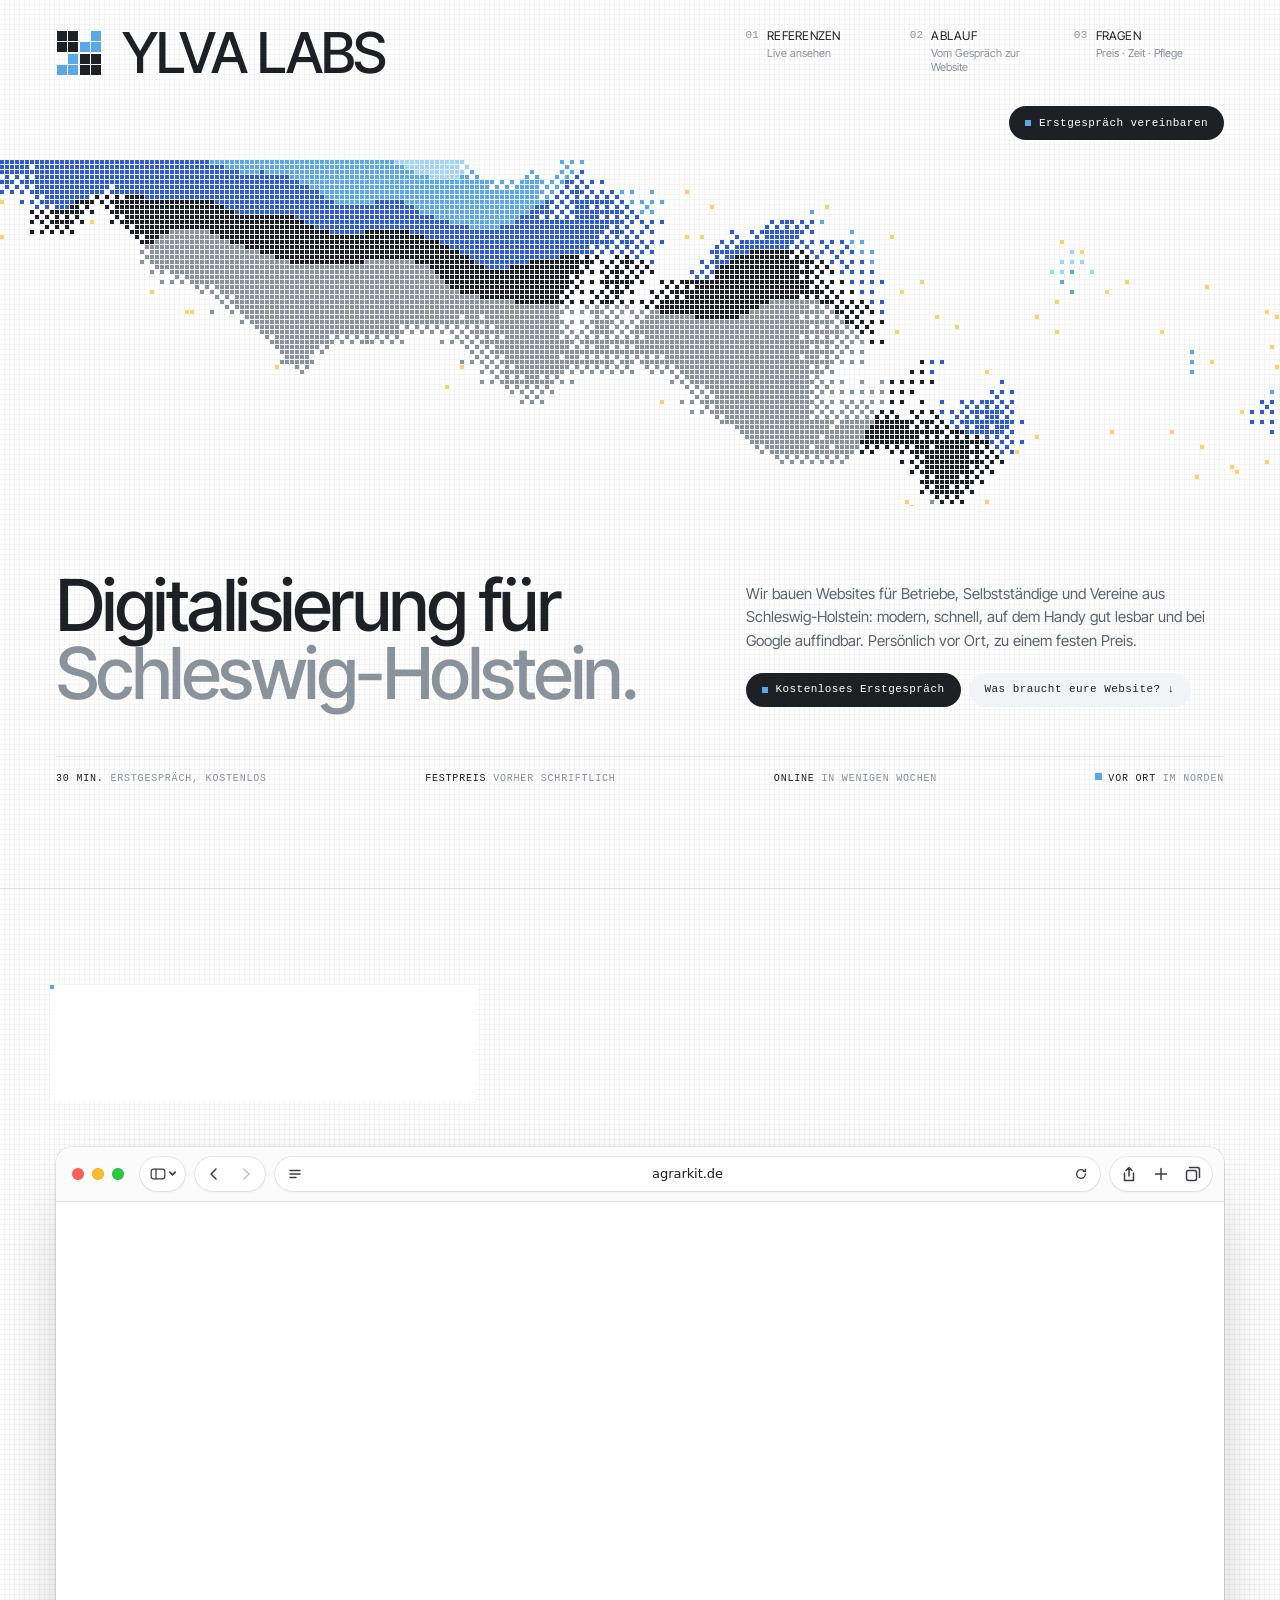
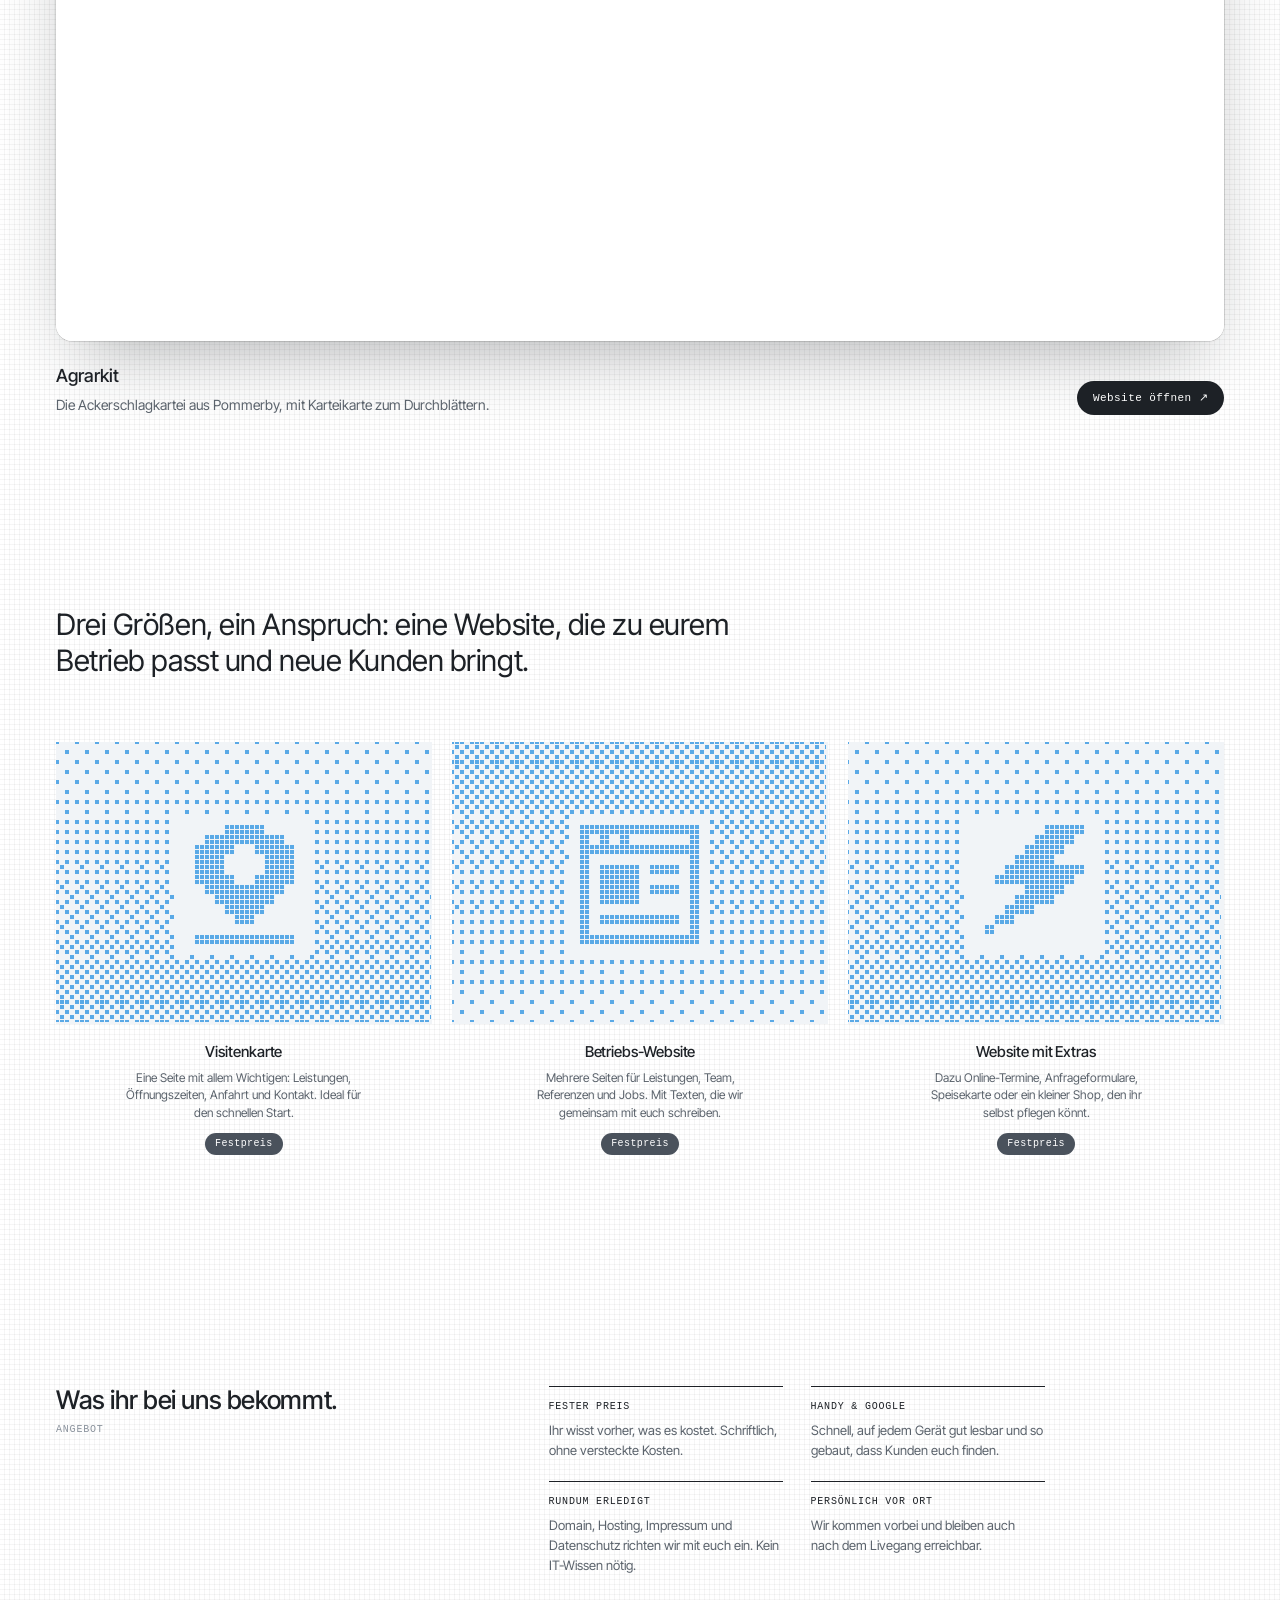
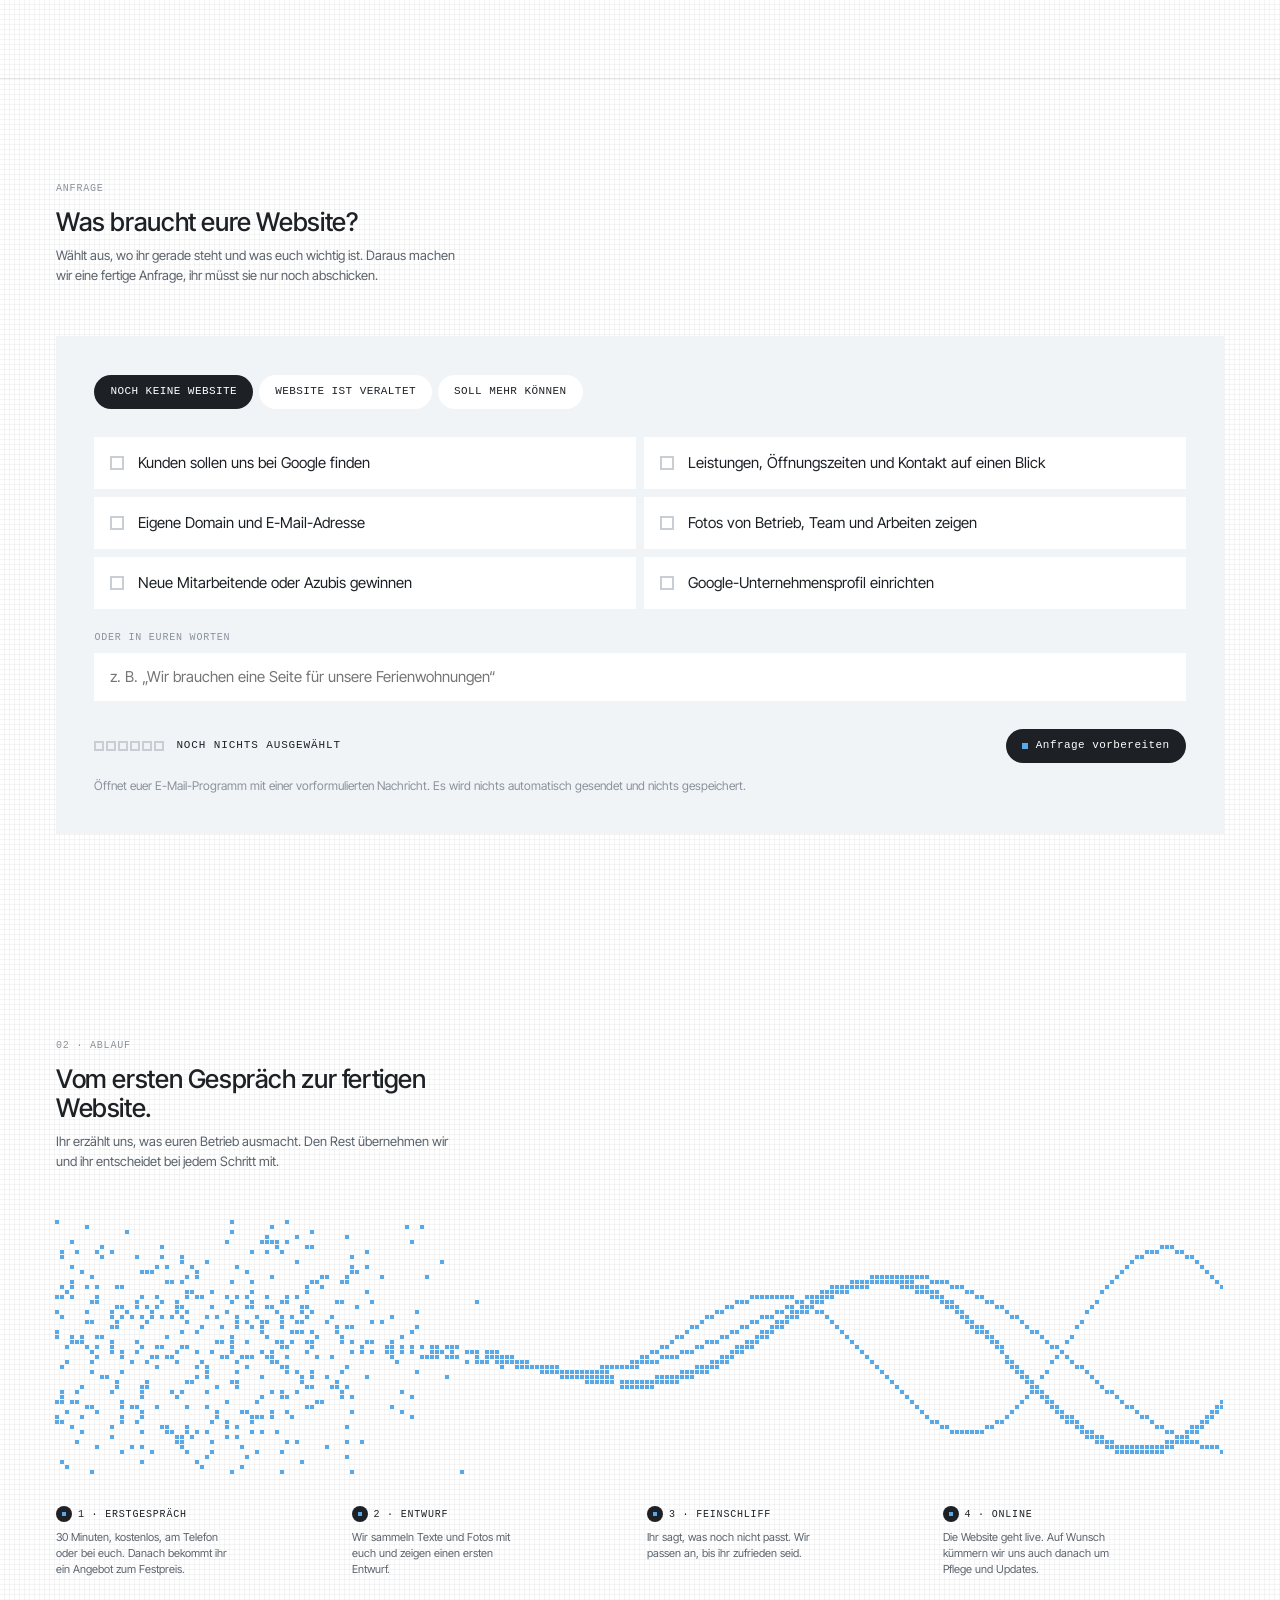
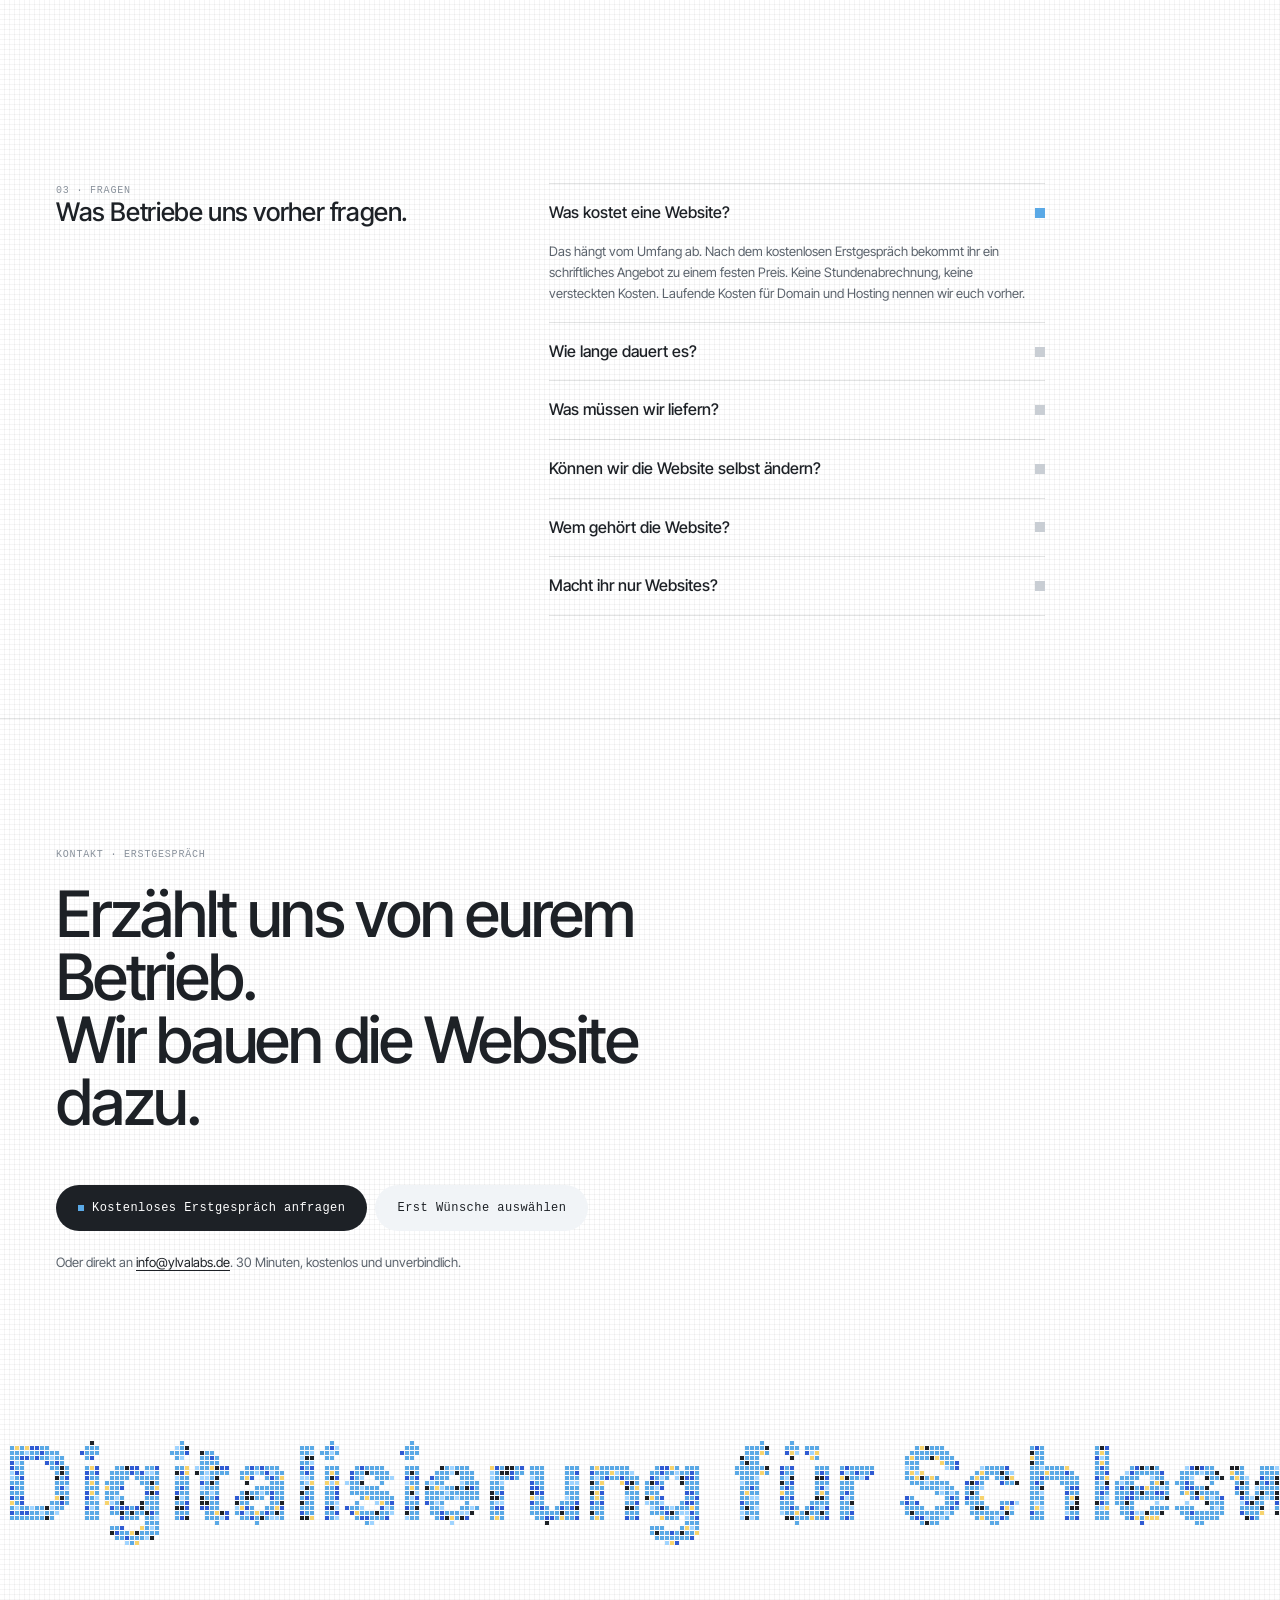
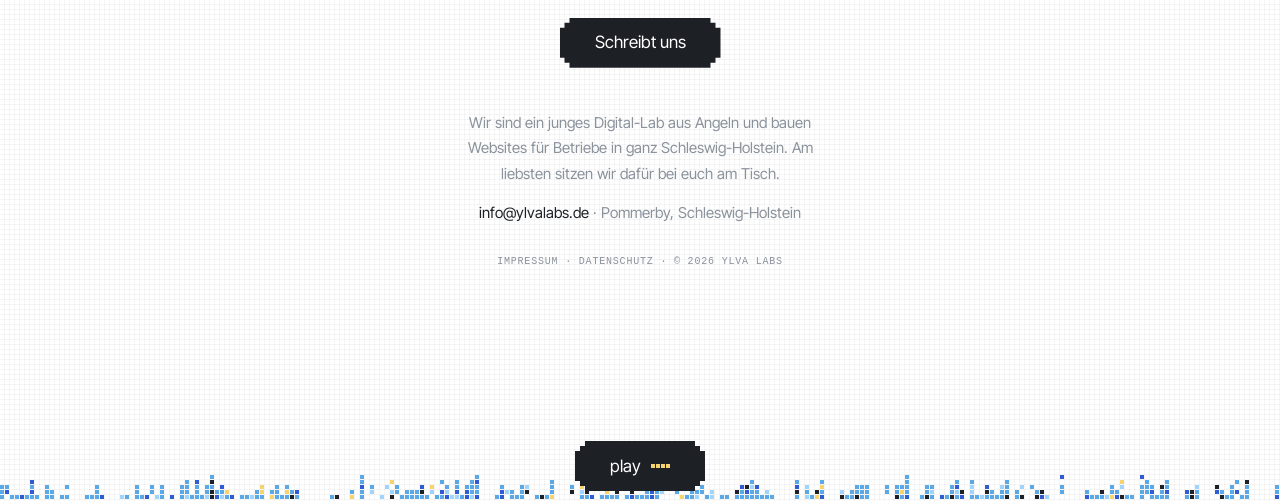
==== index.html @ 65554de2 "Remove cursor ring, marquee moves only on scroll - Drop the pixel ring that followed the mouse - Foo" ====
<!doctype html>
<html lang="de" class="no-js">
<head>
<meta charset="utf-8">
<meta name="viewport" content="width=device-width, initial-scale=1">
<title>Ylva Labs – Digitalisierung für Schleswig-Holstein</title>
<meta name="description" content="Websites für Betriebe, Selbstständige und Vereine in Schleswig-Holstein: modern, mobil, bei Google auffindbar. Festpreis, vor Ort, kostenloses Erstgespräch.">
<meta property="og:title" content="Ylva Labs – Digitalisierung für Schleswig-Holstein">
<meta property="og:description" content="Websites für Betriebe aus Schleswig-Holstein. Persönlich vor Ort, zum Festpreis.">
<meta property="og:type" content="website">
<meta property="og:site_name" content="Ylva Labs">
<meta property="og:locale" content="de_DE">
<link rel="canonical" href="https://ylvalabs.de/">
<meta property="og:url" content="https://ylvalabs.de/">
<meta property="og:image" content="https://ylvalabs.de/assets/icons/og-image.png">
<meta property="og:image:width" content="1200">
<meta property="og:image:height" content="630">
<meta property="og:image:alt" content="Ylva Labs: Bildmarke, Schriftzug und Pixel-Band">
<meta name="twitter:card" content="summary_large_image">
<meta name="theme-color" content="#FFFFFF">
<link rel="icon" href="favicon.ico" sizes="32x32">
<link rel="icon" href="favicon.svg" type="image/svg+xml">
<link rel="apple-touch-icon" href="assets/icons/apple-touch-icon.png">
<link rel="manifest" href="site.webmanifest">
<link rel="stylesheet" href="assets/fonts/fonts.css">
<link rel="stylesheet" href="assets/style.css?v=10">
<script>document.documentElement.classList.replace('no-js','js')</script>
<script type="application/ld+json">
{"@context":"https://schema.org","@type":"Organization","name":"Ylva Labs","url":"https://ylvalabs.de/","email":"info@ylvalabs.de","slogan":"Digitalisierung für Schleswig-Holstein.","description":"Websites und Digitalisierung für Betriebe, Selbstständige und Vereine in Schleswig-Holstein.","areaServed":{"@type":"State","name":"Schleswig-Holstein"},"knowsAbout":["Webdesign","Websites","Suchmaschinenoptimierung","Digitalisierung","Künstliche Intelligenz"]}
</script>
</head>
<!-- The contact address lives here once; every mailto link and the problem finder use it. -->
<body data-contact="info@ylvalabs.de">
<a class="skip" href="#main">Zum Inhalt springen</a>
<canvas class="px-progress" aria-hidden="true"></canvas>

<header class="top">
  <div class="wrap top-grid">
    <a href="./" class="brand" aria-label="Ylva Labs, Startseite"><img class="brand-mark" src="assets/icons/mark.svg" alt="">Ylva Labs</a>
    <nav class="top-nav" aria-label="Hauptnavigation">
      <a href="#referenzen"><span class="mono">01</span><span>Referenzen<small>Live ansehen</small></span></a>
      <a href="#ablauf"><span class="mono">02</span><span>Ablauf<small>Vom Gespräch zur Website</small></span></a>
      <a href="#fragen"><span class="mono">03</span><span>Fragen<small>Preis · Zeit · Pflege</small></span></a>
    </nav>
    <div class="top-note">
      <a class="btn" href="#kontakt"><span class="btn-dot" aria-hidden="true"></span>Erstgespräch vereinbaren</a>
    </div>
  </div>
</header>

<main id="main">
  <!-- Hero: living pixel organism -->
  <div class="band-hero" aria-hidden="true">
    <canvas data-scene="hero"></canvas>
  </div>

  <section class="hero-copy">
    <div class="wrap hero-grid">
      <h1 class="hero-title">Digitali&shy;sierung für <span class="hero-sub">Schleswig-Holstein.</span></h1>
      <div class="hero-side">
        <p>Wir bauen Websites für Betriebe, Selbstständige und Vereine aus Schleswig-Holstein: modern, schnell, auf dem Handy gut lesbar und bei Google auffindbar. Persönlich vor Ort, zu einem festen Preis.</p>
        <div class="hero-ctas">
          <a class="btn" href="#kontakt"><span class="btn-dot" aria-hidden="true"></span>Kostenloses Erstgespräch</a>
          <a class="btn ghost" href="#website">Was braucht eure Website? ↓</a>
        </div>
      </div>
      <ul class="hero-facts label">
        <li><b>30 Min.</b> Erstgespräch, kostenlos</li>
        <li><b>Festpreis</b> vorher schriftlich</li>
        <li><b>Online</b> in wenigen Wochen</li>
        <li><i class="pulse" aria-hidden="true"></i><b>Vor Ort</b> im Norden</li>
      </ul>
    </div>
  </section>

  <!-- Portfolio: live site in a Safari window (screenshot on phones) -->
  <section class="showcase" id="referenzen">
    <div class="wrap">
      <header class="flow-head px-mask">
        <span class="label">01 · Referenzen</span>
        <h2>Nicht nur Bilder. Schaut rein.</h2>
        <p>Eine echte Website von uns, live eingebunden. Scrollt und klickt ruhig darin herum.</p>
      </header>

      <div class="safari">
        <div class="safari-bar" aria-hidden="true">
          <span class="safari-lights"><i></i><i></i><i></i></span>
          <span class="safari-pill"><span class="wide"><svg viewBox="0 0 20 16"><rect x="1.5" y="2" width="17" height="12" rx="3"/><path d="M7.5 2v12"/></svg><svg viewBox="0 0 10 10" class="sm"><path d="M2 3.5l3 3 3-3"/></svg></span></span>
          <span class="safari-pill"><span><svg viewBox="0 0 16 16"><path d="M10 3 5 8l5 5"/></svg></span><span><svg viewBox="0 0 16 16" class="dim"><path d="M6 3l5 5-5 5"/></svg></span></span>
          <span class="safari-url">
            <svg viewBox="0 0 16 16" class="l"><path d="M3 4.5h10M3 8h10M3 11.5h6"/></svg>
            agrarkit.de
            <svg viewBox="0 0 16 16" class="r"><path d="M13 8a5 5 0 1 1-1.5-3.6M13 2.5V5h-2.5"/></svg>
          </span>
          <span class="safari-pill"><span><svg viewBox="0 0 16 16"><path d="M8 10V1.5M5 4.5l3-3 3 3M3.5 7v7.5h9V7"/></svg></span><span><svg viewBox="0 0 16 16"><path d="M8 2.5v11M2.5 8h11"/></svg></span><span><svg viewBox="0 0 16 16"><rect x="1.5" y="4.5" width="10" height="10" rx="2"/><path d="M4.5 1.5h8a2 2 0 0 1 2 2v8"/></svg></span></span>
        </div>
        <div class="safari-screen">
          <iframe id="safari-frame" title="Live-Vorschau: agrarkit.de" data-src="https://agrarkit.de/" referrerpolicy="no-referrer"></iframe>
          <a class="safari-shot" href="https://agrarkit.de/" target="_blank" rel="noopener"><img src="assets/work/agrarkit.webp" alt="Startseite von agrarkit.de: Die Ackerschlagkartei von nebenan" width="1280" height="800" loading="lazy"></a>
        </div>
      </div>

      <div class="showcase-foot">
        <div>
          <h3>Agrarkit</h3>
          <p>Die Ackerschlagkartei aus Pommerby, mit Karteikarte zum Durchblättern.</p>
        </div>
        <a class="btn" href="https://agrarkit.de/" target="_blank" rel="noopener">Website öffnen ↗</a>
      </div>
    </div>
  </section>

  <!-- Packages -->
  <section class="intro">
    <div class="wrap">
      <p class="statement px-mask">Drei Größen, ein Anspruch: eine Website, die zu eurem Betrieb passt und neue Kunden bringt.</p>
      <div class="cards">
        <article class="card reveal">
          <div class="card-art"><canvas data-scene="art" data-icon="pin"></canvas></div>
          <h3>Visitenkarte</h3>
          <p>Eine Seite mit allem Wichtigen: Leistungen, Öffnungszeiten, Anfahrt und Kontakt. Ideal für den schnellen Start.</p>
          <span class="pill dark">Festpreis</span>
        </article>
        <article class="card reveal">
          <div class="card-art"><canvas data-scene="art" data-icon="fenster" data-dither="down"></canvas></div>
          <h3>Betriebs-Website</h3>
          <p>Mehrere Seiten für Leistungen, Team, Referenzen und Jobs. Mit Texten, die wir gemeinsam mit euch schreiben.</p>
          <span class="pill dark">Festpreis</span>
        </article>
        <article class="card reveal">
          <div class="card-art"><canvas data-scene="art" data-icon="blitz"></canvas></div>
          <h3>Website mit Extras</h3>
          <p>Dazu Online-Termine, Anfrageformulare, Speisekarte oder ein kleiner Shop, den ihr selbst pflegen könnt.</p>
          <span class="pill dark">Festpreis</span>
        </article>
      </div>
    </div>
  </section>

  <!-- Offer -->
  <section class="split" id="angebot">
    <div class="wrap split-grid">
      <header class="split-head px-mask">
        <h2>Was ihr bei uns bekommt.</h2>
        <span class="label">Angebot</span>
      </header>
      <div class="split-body reveal">
        <ul class="offer">
          <li><span class="label">Fester Preis</span><p>Ihr wisst vorher, was es kostet. Schriftlich, ohne versteckte Kosten.</p></li>
          <li><span class="label">Handy &amp; Google</span><p>Schnell, auf jedem Gerät gut lesbar und so gebaut, dass Kunden euch finden.</p></li>
          <li><span class="label">Rundum erledigt</span><p>Domain, Hosting, Impressum und Datenschutz richten wir mit euch ein. Kein IT-Wissen nötig.</p></li>
          <li><span class="label">Persönlich vor Ort</span><p>Wir kommen vorbei und bleiben auch nach dem Livegang erreichbar.</p></li>
        </ul>
      </div>
    </div>
  </section>

  <!-- Website finder: the main conversion element -->
  <section class="finder" id="website">
    <div class="wrap">
      <header class="flow-head px-mask">
        <span class="label">Anfrage</span>
        <h2>Was braucht eure Website?</h2>
        <p>Wählt aus, wo ihr gerade steht und was euch wichtig ist. Daraus machen wir eine fertige Anfrage, ihr müsst sie nur noch abschicken.</p>
      </header>

      <form class="finder-box" id="finder" onsubmit="return false">
        <div class="tabs" role="tablist" aria-label="Ausgangslage">
          <button type="button" role="tab" aria-selected="true" data-branche="Noch keine Website">Noch keine Website</button>
          <button type="button" role="tab" aria-selected="false" data-branche="Website ist veraltet">Website ist veraltet</button>
          <button type="button" role="tab" aria-selected="false" data-branche="Website soll mehr können">Soll mehr können</button>
        </div>

        <fieldset class="pains" data-for="Noch keine Website">
          <legend class="sr-only">Wünsche für eine neue Website</legend>
          <label><input type="checkbox" value="Kunden sollen uns bei Google finden"><span>Kunden sollen uns bei Google finden</span></label>
          <label><input type="checkbox" value="Leistungen, Öffnungszeiten und Kontakt auf einen Blick"><span>Leistungen, Öffnungszeiten und Kontakt auf einen Blick</span></label>
          <label><input type="checkbox" value="Eigene Domain und E-Mail-Adresse"><span>Eigene Domain und E-Mail-Adresse</span></label>
          <label><input type="checkbox" value="Fotos von Betrieb, Team und Arbeiten zeigen"><span>Fotos von Betrieb, Team und Arbeiten zeigen</span></label>
          <label><input type="checkbox" value="Neue Mitarbeitende oder Azubis gewinnen"><span>Neue Mitarbeitende oder Azubis gewinnen</span></label>
          <label><input type="checkbox" value="Google-Unternehmensprofil einrichten"><span>Google-Unternehmensprofil einrichten</span></label>
        </fieldset>
        <fieldset class="pains" data-for="Website ist veraltet" hidden>
          <legend class="sr-only">Probleme mit der bestehenden Website</legend>
          <label><input type="checkbox" value="Sieht auf dem Handy schlecht aus"><span>Sieht auf dem Handy schlecht aus</span></label>
          <label><input type="checkbox" value="Inhalte sind nicht mehr aktuell"><span>Inhalte sind nicht mehr aktuell</span></label>
          <label><input type="checkbox" value="Lädt langsam"><span>Lädt langsam</span></label>
          <label><input type="checkbox" value="Wir können sie selbst nicht ändern"><span>Wir können sie selbst nicht ändern</span></label>
          <label><input type="checkbox" value="Kaum Anfragen über die Website"><span>Kaum Anfragen über die Website</span></label>
          <label><input type="checkbox" value="Bei Google schlecht zu finden"><span>Bei Google schlecht zu finden</span></label>
        </fieldset>
        <fieldset class="pains" data-for="Website soll mehr können" hidden>
          <legend class="sr-only">Zusätzliche Funktionen</legend>
          <label><input type="checkbox" value="Online-Terminbuchung"><span>Online-Terminbuchung</span></label>
          <label><input type="checkbox" value="Kontakt- oder Anfrageformular"><span>Kontakt- oder Anfrageformular</span></label>
          <label><input type="checkbox" value="Speisekarte, Preisliste oder Angebote selbst pflegen"><span>Speisekarte, Preisliste oder Angebote selbst pflegen</span></label>
          <label><input type="checkbox" value="Kleiner Online-Shop oder Bestellungen"><span>Kleiner Online-Shop oder Bestellungen</span></label>
          <label><input type="checkbox" value="Stellenanzeigen und Bewerbungen"><span>Stellenanzeigen und Bewerbungen</span></label>
          <label><input type="checkbox" value="Mehrsprachig (z. B. Dänisch, Englisch)"><span>Mehrsprachig (z.&nbsp;B. Dänisch, Englisch)</span></label>
        </fieldset>

        <label class="other"><span class="label">Oder in euren Worten</span><input type="text" id="finder-other" placeholder="z. B. „Wir brauchen eine Seite für unsere Ferienwohnungen“" maxlength="200"></label>

        <div class="finder-foot">
          <div class="finder-count" aria-live="polite"><span class="count-px" id="finder-px" aria-hidden="true"></span><span id="finder-count">Noch nichts ausgewählt</span></div>
          <a class="btn" id="finder-send" href="mailto:info@ylvalabs.de?subject=Website-Anfrage"><span class="btn-dot" aria-hidden="true"></span>Anfrage vorbereiten</a>
        </div>
        <p class="finder-note">Öffnet euer E-Mail-Programm mit einer vorformulierten Nachricht. Es wird nichts automatisch gesendet und nichts gespeichert.</p>
      </form>
    </div>
  </section>

  <!-- Process -->
  <section class="flow" id="ablauf">
    <div class="wrap">
      <header class="flow-head px-mask">
        <span class="label">02 · Ablauf</span>
        <h2>Vom ersten Gespräch zur fertigen Website.</h2>
        <p>Ihr erzählt uns, was euren Betrieb ausmacht. Den Rest übernehmen wir und ihr entscheidet bei jedem Schritt mit.</p>
      </header>
      <div class="viz viz-flow" aria-hidden="true"><canvas data-scene="flow"></canvas></div>
      <ol class="steps">
        <li class="reveal"><span class="dot"></span><span class="label">1 · Erstgespräch</span><p>30 Minuten, kostenlos, am Telefon oder bei euch. Danach bekommt ihr ein Angebot zum Festpreis.</p></li>
        <li class="reveal"><span class="dot"></span><span class="label">2 · Entwurf</span><p>Wir sammeln Texte und Fotos mit euch und zeigen einen ersten Entwurf.</p></li>
        <li class="reveal"><span class="dot"></span><span class="label">3 · Feinschliff</span><p>Ihr sagt, was noch nicht passt. Wir passen an, bis ihr zufrieden seid.</p></li>
        <li class="reveal"><span class="dot"></span><span class="label">4 · Online</span><p>Die Website geht live. Auf Wunsch kümmern wir uns auch danach um Pflege und Updates.</p></li>
      </ol>
    </div>
  </section>

  <!-- FAQ -->
  <section class="split" id="fragen">
    <div class="wrap split-grid">
      <header class="split-head px-mask">
        <span class="label">03 · Fragen</span>
        <h2>Was Betriebe uns vorher fragen.</h2>
      </header>
      <div class="split-body faq reveal">
        <details open>
          <summary>Was kostet eine Website?</summary>
          <p>Das hängt vom Umfang ab. Nach dem kostenlosen Erstgespräch bekommt ihr ein schriftliches Angebot zu einem festen Preis. Keine Stundenabrechnung, keine versteckten Kosten. Laufende Kosten für Domain und Hosting nennen wir euch vorher.</p>
        </details>
        <details>
          <summary>Wie lange dauert es?</summary>
          <p>Eine einfache Website ist meist in wenigen Wochen online. Am schnellsten geht es, wenn Texte und Fotos zügig bei uns sind. Dabei helfen wir euch.</p>
        </details>
        <details>
          <summary>Was müssen wir liefern?</summary>
          <p>Vor allem Wissen über euren Betrieb. Texte schreiben wir gemeinsam mit euch, und wenn Fotos fehlen, finden wir eine Lösung.</p>
        </details>
        <details>
          <summary>Können wir die Website selbst ändern?</summary>
          <p>Ja, wenn ihr das möchtet. Öffnungszeiten, Angebote oder Neuigkeiten könnt ihr dann selbst pflegen. Alternativ übernehmen wir die Pflege für euch.</p>
        </details>
        <details>
          <summary>Wem gehört die Website?</summary>
          <p>Euch. Domain, Inhalte und Zugänge laufen auf euren Namen. Wollt ihr später wechseln, nehmt ihr alles mit.</p>
        </details>
        <details>
          <summary>Macht ihr nur Websites?</summary>
          <p>Websites sind unser Einstieg. Außerdem entwickeln wir KI-Werkzeuge, die Betrieben Papierkram, Anfragen und Dokumentation abnehmen. Wenn ihr dazu Ideen habt, sprecht uns gern darauf an.</p>
        </details>
      </div>
    </div>
  </section>

  <!-- Final CTA -->
  <section class="cta" id="kontakt">
    <div class="wrap">
      <span class="label px-mask">Kontakt · Erstgespräch</span>
      <h2 class="cta-title">Erzählt uns von eurem Betrieb.<br>Wir bauen die Website dazu.</h2>
      <div class="cta-row">
        <a class="btn btn-lg" data-mailto="Erstgespräch Website" href="mailto:info@ylvalabs.de?subject=Erstgespr%C3%A4ch%20Website"><span class="btn-dot" aria-hidden="true"></span>Kostenloses Erstgespräch anfragen</a>
        <a class="btn ghost btn-lg" href="#website">Erst Wünsche auswählen</a>
      </div>
      <p class="cta-note">Oder direkt an <a data-contact-text href="mailto:info@ylvalabs.de">info@ylvalabs.de</a>. 30 Minuten, kostenlos und unverbindlich.</p>
    </div>
  </section>
</main>

<footer class="foot">
  <div class="marquee" aria-hidden="true">
    <canvas data-scene="marquee" data-text="Digitalisierung für Schleswig-Holstein   ·   Websites aus dem Norden   ·   "></canvas>
  </div>
  <div class="wrap foot-inner">
    <a class="btn-px" data-mailto="Website-Anfrage" href="mailto:info@ylvalabs.de?subject=Website-Anfrage">Schreibt uns</a>
    <p>Wir sind ein junges Digital-Lab aus Angeln und bauen Websites für Betriebe in ganz Schleswig-Holstein. Am liebsten sitzen wir dafür bei euch am Tisch.</p>
    <p class="foot-contact"><a data-contact-text href="mailto:info@ylvalabs.de">info@ylvalabs.de</a> · Pommerby, Schleswig-Holstein</p>
    <p class="label"><a href="impressum.html">Impressum</a> · <a href="datenschutz.html">Datenschutz</a> · © <span id="year">2026</span> Ylva Labs</p>
  </div>
  <div class="rubble" aria-hidden="true">
    <canvas data-scene="rubble"></canvas>
    <button type="button" class="btn-px play" id="play" tabindex="-1" hidden>play <i></i></button>
  </div>
</footer>

<!-- Mobile: persistent call to action once the hero is out of view -->
<div class="sticky-cta" id="sticky-cta" aria-hidden="true">
  <span>Website für euren Betrieb?</span>
  <a class="btn" href="#kontakt" tabindex="-1">Erstgespräch</a>
</div>

<script src="assets/main.js?v=10" defer></script>
</body>
</html>
---- assets/fonts/fonts.css ----
/* Inter Tight, self-hosted (SIL Open Font License 1.1, see OFL.txt).
   Served from this site so no visitor data goes to a font CDN. */
@font-face{font-family:'Inter Tight';font-style:normal;font-weight:400;font-display:swap;src:url(inter-tight-latin-ext-400-normal.woff2) format('woff2');unicode-range:U+0100-02BA,U+02BD-02C5,U+02C7-02CC,U+02CE-02D7,U+02DD-02FF,U+0304,U+0308,U+0329,U+1D00-1DBF,U+1E00-1E9F,U+1EF2-1EFF,U+2020,U+20A0-20AB,U+20AD-20C0,U+2113,U+2C60-2C7F,U+A720-A7FF}
@font-face{font-family:'Inter Tight';font-style:normal;font-weight:400;font-display:swap;src:url(inter-tight-latin-400-normal.woff2) format('woff2');unicode-range:U+0000-00FF,U+0131,U+0152-0153,U+02BB-02BC,U+02C6,U+02DA,U+02DC,U+0304,U+0308,U+0329,U+2000-206F,U+20AC,U+2122,U+2191,U+2193,U+2212,U+2215,U+FEFF,U+FFFD}
@font-face{font-family:'Inter Tight';font-style:normal;font-weight:500;font-display:swap;src:url(inter-tight-latin-ext-500-normal.woff2) format('woff2');unicode-range:U+0100-02BA,U+02BD-02C5,U+02C7-02CC,U+02CE-02D7,U+02DD-02FF,U+0304,U+0308,U+0329,U+1D00-1DBF,U+1E00-1E9F,U+1EF2-1EFF,U+2020,U+20A0-20AB,U+20AD-20C0,U+2113,U+2C60-2C7F,U+A720-A7FF}
@font-face{font-family:'Inter Tight';font-style:normal;font-weight:500;font-display:swap;src:url(inter-tight-latin-500-normal.woff2) format('woff2');unicode-range:U+0000-00FF,U+0131,U+0152-0153,U+02BB-02BC,U+02C6,U+02DA,U+02DC,U+0304,U+0308,U+0329,U+2000-206F,U+20AC,U+2122,U+2191,U+2193,U+2212,U+2215,U+FEFF,U+FFFD}
@font-face{font-family:'Inter Tight';font-style:normal;font-weight:600;font-display:swap;src:url(inter-tight-latin-ext-600-normal.woff2) format('woff2');unicode-range:U+0100-02BA,U+02BD-02C5,U+02C7-02CC,U+02CE-02D7,U+02DD-02FF,U+0304,U+0308,U+0329,U+1D00-1DBF,U+1E00-1E9F,U+1EF2-1EFF,U+2020,U+20A0-20AB,U+20AD-20C0,U+2113,U+2C60-2C7F,U+A720-A7FF}
@font-face{font-family:'Inter Tight';font-style:normal;font-weight:600;font-display:swap;src:url(inter-tight-latin-600-normal.woff2) format('woff2');unicode-range:U+0000-00FF,U+0131,U+0152-0153,U+02BB-02BC,U+02C6,U+02DA,U+02DC,U+0304,U+0308,U+0329,U+2000-206F,U+20AC,U+2122,U+2191,U+2193,U+2212,U+2215,U+FEFF,U+FFFD}
---- assets/style.css ----
:root{
  --paper:#FFFFFF;
  --ink:#1d2126;
  --muted:#8a929c;
  --body:#5b636c;
  --line:rgba(29,33,38,.12);
  --tint:#f1f4f7;
  --deep:#4a525c;
  --grey-2:#8a929c;
  --grey-1:#c9ced4;
  --blue:#5aa9e6;
  --accent:#8fd0ff;
  --accent-2:#d4ecff;
  --px:#5aa9e6;            /* the single pixel colour: pixels are on (this) or off */
  /* hero organism: flat colour zones + spore colour (pixels still strictly on/off) */
  --hero-colors:#9fd4ff,#5aa9e6,#2f5bd3,#1d2126,#8a929c;
  --hero-spore:#f6d36d;
  --g:5px;                 /* the page grid: background lines and every pixel sit on it */
  --grid-line:rgba(29,33,38,.045);
  --maxw:1176px;
  --gutter:56px;
  --mono:"SFMono-Regular",ui-monospace,Menlo,Consolas,monospace;
  --sans:"Sneak","Inter Tight",ui-sans-serif,system-ui,-apple-system,"Helvetica Neue",Arial,sans-serif;
}
*,*::before,*::after{box-sizing:border-box}
html{-webkit-text-size-adjust:100%;scroll-behavior:smooth;background-color:var(--paper);background-image:linear-gradient(to right,transparent calc(var(--g) - 1px),var(--grid-line) 0),linear-gradient(to bottom,transparent calc(var(--g) - 1px),var(--grid-line) 0);background-size:var(--g) var(--g)}
body{margin:0;background:transparent;color:var(--ink);font:400 15px/1.55 var(--sans);-webkit-font-smoothing:antialiased;overflow-x:hidden}
a{color:inherit;text-decoration:none}
canvas{display:block;width:100%;height:100%;image-rendering:pixelated}
p{margin:0}
::selection{background:var(--accent);color:var(--ink)}
:focus-visible{outline:2px solid var(--ink);outline-offset:3px}

.wrap{max-width:calc(var(--maxw) + var(--gutter)*2);margin:0 auto;padding:0 var(--gutter)}
.label{display:block;font:400 10px/1.5 var(--mono);text-transform:uppercase;letter-spacing:.08em;color:var(--muted)}
.mono{font-family:var(--mono)}
.muted{color:var(--muted)}
.skip{position:absolute;left:-999px;top:14px;z-index:50;background:var(--accent);padding:8px 14px}
.skip:focus{left:14px}
svg rect{fill:var(--px)}

/* Buttons & pills */
.btn{display:inline-flex;align-items:center;gap:8px;height:34px;padding:0 16px;border-radius:999px;background:var(--ink);color:var(--paper);font:400 11px/1 var(--mono);letter-spacing:.04em;white-space:nowrap;transition:background .2s,color .2s}
.btn:hover{background:var(--accent);color:var(--ink)}
.pills{display:flex;flex-wrap:wrap;gap:6px}
.pill{display:inline-flex;align-items:center;height:22px;padding:0 10px;border-radius:999px;background:var(--tint);color:var(--ink);font:400 10px/1 var(--mono);letter-spacing:.04em;white-space:nowrap}
.pill.blue{background:var(--accent)}
.pill.dark{background:var(--deep);color:var(--paper)}

/* ---------- Header ---------- */
.top{padding:28px 0 21px}
.top-grid{display:grid;grid-template-columns:repeat(12,1fr);gap:14px 14px;align-items:start}
.brand{grid-column:1/7;grid-row:1/3;display:inline-flex;align-items:center;gap:.36em;justify-self:start;font-weight:500;font-size:clamp(34px,4.4vw,64px);line-height:.9;letter-spacing:-.035em;text-transform:uppercase}
.top-nav{grid-column:8/13;display:grid;grid-template-columns:repeat(3,1fr);gap:14px}
.top-nav a{display:flex;gap:8px;font-size:12px;line-height:1.3;text-transform:uppercase;letter-spacing:.02em}
.top-nav a small{display:block;text-transform:none;letter-spacing:0;color:var(--muted);font-size:11px;margin-top:2px}
.top-nav a:hover > span:last-child{text-decoration:underline;text-underline-offset:3px}
.top-nav .mono{font-size:11px;color:var(--muted)}
.top-note{grid-column:8/13;display:flex;align-items:flex-start;justify-content:flex-end;gap:14px;margin-top:14px;font-size:11px;line-height:1.35;text-align:right}
.brand-mark{display:block;width:.82em;height:.82em;flex:none}
.face svg{display:block;width:100%;height:auto}

/* ---------- Hero band ---------- */
.band-hero{height:clamp(200px,27vw,400px)}

/* ---------- Intro ---------- */
.intro{padding:clamp(56px,7vw,98px) 0 clamp(98px,10vw,154px)}
.statement{font-size:clamp(22px,2.3vw,32px);line-height:1.2;letter-spacing:-.015em;max-width:44ch;margin-bottom:clamp(42px,5vw,70px)}
.cards{display:grid;grid-template-columns:repeat(3,1fr);gap:clamp(14px,1.6vw,21px)}
.card{display:flex;flex-direction:column;align-items:center;text-align:center;gap:6px}
.card-art{width:100%;aspect-ratio:4/3;background:var(--tint);margin-bottom:10px;overflow:hidden}
.card h3{margin:0;font-weight:500;font-size:15px;letter-spacing:-.005em}
.card p{font-size:12px;line-height:1.45;color:var(--body);max-width:34ch}
.card .pill,.card .pills{margin-top:6px;justify-content:center}

/* ---------- Split sections ---------- */
.split{padding:clamp(70px,8vw,126px) 0}
.split-grid{display:grid;grid-template-columns:repeat(12,1fr);gap:14px}
.split-head{grid-column:1/5}
.split-head h2,.flow-head h2{margin:0 0 8px;font-weight:500;font-size:clamp(22px,2vw,28px);line-height:1.12;letter-spacing:-.015em}
.split-body{grid-column:6/13;display:flex;flex-direction:column;gap:14px;font-size:13px;line-height:1.6;color:var(--body);max-width:62ch}
.split-body .btn{align-self:flex-start;margin-top:8px}

.faces{display:grid;grid-template-columns:1fr 1fr;gap:28px;margin:35px 0 21px;text-align:center}
.faces figure{margin:0;display:flex;flex-direction:column;align-items:center;gap:14px}
.face{width:28px;color:var(--ink)}
.faces figcaption{font-size:12px;max-width:26ch}
.faces figcaption .label{margin-bottom:6px}

.share{display:grid;grid-template-columns:repeat(26,1fr);gap:2px;margin:14px 0 6px;max-width:260px}
.share b{aspect-ratio:1}
.share i{aspect-ratio:1;visibility:hidden;transition:visibility 0s calc(var(--i)*14ms)}
.in .share i{visibility:visible}
.k0,.k1,.k2{background:var(--px)}
.arrows{list-style:none;margin:0;padding:0;display:flex;flex-direction:column;gap:8px}
.arrows li{display:grid;grid-template-columns:10px 1fr;gap:10px;align-items:baseline}
.arrows li i{width:8px;height:8px;transform:translateY(0)}
.arrows b{font-weight:500;color:var(--ink)}

.phases{list-style:none;margin:0 0 8px;padding:0;border-top:1px solid var(--line)}
.phases li{display:grid;grid-template-columns:120px 1fr;gap:14px;padding:12px 0;border-bottom:1px solid var(--line)}
.phases .label{color:var(--ink)}
.phases em{font-style:normal;background:var(--accent);padding:1px 5px;margin-left:4px;border-radius:999px}

/* ---------- Flow / visual bands ---------- */
.flow,.join{padding:clamp(70px,8vw,126px) 0}
.flow-head{max-width:46ch;margin-bottom:clamp(35px,4vw,56px)}
.flow-head p{font-size:13px;color:var(--body);max-width:52ch}
.viz{width:100%}
.viz-flow{height:clamp(160px,20vw,260px)}
.viz-proto{height:clamp(120px,15vw,200px);margin-top:clamp(42px,5vw,70px)}
.steps{list-style:none;margin:28px 0 0;padding:0;display:grid;grid-template-columns:repeat(4,1fr);gap:14px}
.steps li{font-size:11px;line-height:1.45;color:var(--body)}
.steps .dot{display:inline-grid;place-items:center;width:16px;height:16px;border-radius:50%;background:var(--ink);vertical-align:middle;margin-right:6px}
.steps .dot::after{content:"";width:4px;height:4px;background:var(--px)}
.steps .label{display:inline;color:var(--ink)}
.steps p{margin-top:8px;max-width:30ch}
.join .flow-head{margin-bottom:clamp(35px,4vw,56px)}

/* ---------- Footer ---------- */
.foot{position:relative;padding-top:clamp(21px,3vw,42px);text-align:center;overflow:hidden}
.marquee{height:115px;margin-bottom:clamp(42px,5vw,70px)}
.foot-inner{display:flex;flex-direction:column;align-items:center;gap:14px;font-size:15px;line-height:1.7;color:var(--muted)}
.foot-inner p{max-width:44ch}
.foot-inner .btn-px{margin-bottom:28px}
.foot-contact{color:var(--muted)}
.foot-contact a{color:var(--ink)}
.foot-inner a:not(.btn-px):hover{color:var(--ink);text-decoration:underline}
.foot-inner .label{margin-top:14px;max-width:none}
.rubble{position:relative;height:130px;margin-top:clamp(70px,8vw,126px)}
.rubble .play{position:absolute;left:50%;bottom:10px;transform:translateX(-50%)}
/* Button with pixel-stepped corners (two 5px steps, on the page grid) */
.btn-px{--s:5px;display:inline-flex;align-items:center;gap:10px;height:50px;padding:0 35px;border:0;background:var(--ink);color:var(--paper);font:400 17px/1 var(--sans);cursor:pointer;white-space:nowrap;
  clip-path:polygon(0 calc(var(--s)*2),var(--s) calc(var(--s)*2),var(--s) var(--s),calc(var(--s)*2) var(--s),calc(var(--s)*2) 0,calc(100% - var(--s)*2) 0,calc(100% - var(--s)*2) var(--s),calc(100% - var(--s)) var(--s),calc(100% - var(--s)) calc(var(--s)*2),100% calc(var(--s)*2),100% calc(100% - var(--s)*2),calc(100% - var(--s)) calc(100% - var(--s)*2),calc(100% - var(--s)) calc(100% - var(--s)),calc(100% - var(--s)*2) calc(100% - var(--s)),calc(100% - var(--s)*2) 100%,calc(var(--s)*2) 100%,calc(var(--s)*2) calc(100% - var(--s)),var(--s) calc(100% - var(--s)),var(--s) calc(100% - var(--s)*2),0 calc(100% - var(--s)*2));transition:background .2s}
.btn-px:hover{background:var(--deep)}
.play i{width:19px;height:4px;background:repeating-linear-gradient(90deg,#f6d36d 0 4px,transparent 4px 5px)}

/* ---------- Pixel scroll effects ---------- */
.px-mask{position:relative}
.px-mask > canvas.mask{position:absolute;left:-6px;top:-6px;width:calc(100% + 12px);height:calc(100% + 12px);pointer-events:none}
.px-progress{position:fixed;top:0;left:0;width:100%;height:4px;z-index:30;pointer-events:none}

/* ---------- Reveal ---------- */
/* binary reveal: hidden -> visible, moving in whole-pixel steps (no fades) */
.reveal{visibility:hidden;transform:translateY(14px)}
.reveal.in{visibility:visible;transform:none;transition:transform .3s steps(2,end)}
.no-js .reveal,.no-js .share i{visibility:visible;transform:none}

/* ---------- Simple pages ---------- */
.page{padding:clamp(56px,7vw,98px) 0 126px}
.page h1{margin:0 0 21px;font-weight:500;font-size:clamp(28px,3vw,40px);letter-spacing:-.02em}
.page p{max-width:60ch;color:var(--body);margin-bottom:14px}
.legal{max-width:68ch;font-size:14px;line-height:1.65;color:var(--body)}
.legal h2{margin:49px 0 12px;font-weight:500;font-size:20px;line-height:1.2;letter-spacing:-.01em;color:var(--ink)}
.legal h3{margin:28px 0 8px;font-weight:500;font-size:15px;color:var(--ink)}
.legal p,.legal ul{margin:0 0 12px}
.legal ul{padding-left:18px}
.legal li{margin-bottom:4px}
.legal address{font-style:normal;margin:0 0 12px;color:var(--ink)}
.legal a{text-decoration:underline;text-underline-offset:3px}
.legal .stand{margin-top:42px;color:var(--muted)}
.todo{background:#f6d36d;color:var(--ink);padding:0 3px}   /* placeholder still to fill in */
.page-foot{border-top:1px solid var(--line);padding:21px 0 42px}
.page-foot .wrap{display:flex;gap:18px;flex-wrap:wrap}
.page-foot a:hover{color:var(--ink);text-decoration:underline}


/* ---------- Conversion elements ---------- */
.sr-only{position:absolute;width:1px;height:1px;overflow:hidden;clip:rect(0 0 0 0);white-space:nowrap}
.btn.ghost{background:var(--tint);color:var(--ink)}
.btn.ghost:hover{background:var(--accent)}
.btn-dot{width:6px;height:6px;background:var(--px);flex:none}
.btn:hover .btn-dot{background:var(--ink)}
.btn-lg{height:46px;padding:0 22px;font-size:12px}
.top-note .btn{margin-top:4px}

/* hero copy */
.hero-copy{padding:clamp(35px,5vw,70px) 0 clamp(70px,8vw,112px)}
.hero-grid{display:grid;grid-template-columns:repeat(12,1fr);gap:28px 14px;align-items:end}
.hero-title{grid-column:1/8;margin:0;font-weight:500;font-size:clamp(40px,5.6vw,84px);line-height:.95;letter-spacing:-.035em;hyphens:manual}
.hero-sub{display:block;color:var(--grey-2)}
.hero-side{grid-column:8/13;display:flex;flex-direction:column;gap:21px;font-size:15px;line-height:1.55;color:var(--body)}
.hero-ctas{display:flex;flex-wrap:wrap;gap:8px}
.hero-facts{grid-column:1/13;list-style:none;margin:21px 0 0;padding:14px 0 0;border-top:1px solid var(--line);display:flex;flex-wrap:wrap;justify-content:space-between;gap:8px 21px}
.hero-facts b{font-weight:400;color:var(--ink)}
.pulse{display:inline-block;width:7px;height:7px;background:var(--px);margin-right:6px;vertical-align:1px;animation:blink 1.4s steps(1) infinite}
@keyframes blink{50%{visibility:hidden}}

/* problem finder */
.finder{padding:clamp(70px,8vw,126px) 0;border-top:1px solid var(--line)}
.flow-head .label{margin-bottom:12px}
.finder-box{background:var(--tint);padding:clamp(21px,3vw,42px)}
.tabs{display:flex;flex-wrap:wrap;gap:6px;margin-bottom:28px}
.tabs button{appearance:none;border:0;cursor:pointer;height:34px;padding:0 16px;border-radius:999px;background:var(--paper);color:var(--ink);font:400 11px/1 var(--mono);letter-spacing:.04em;text-transform:uppercase}
.tabs button:hover{background:var(--accent)}
.tabs button[aria-selected="true"]{background:var(--ink);color:var(--paper)}
.pains{border:0;margin:0;padding:0;display:grid;grid-template-columns:repeat(2,minmax(0,1fr));gap:8px}
.pains[hidden]{display:none}
.pains label{display:flex;align-items:center;gap:14px;min-height:52px;padding:10px 16px;background:var(--paper);cursor:pointer;font-size:15px;line-height:1.3}
.pains input,.other input{font:inherit}
.pains input{position:absolute;opacity:0;width:1px;height:1px}
.pains span::before{content:"";flex:none;display:inline-block;width:14px;height:14px;margin-right:14px;vertical-align:-2px;box-shadow:inset 0 0 0 2px var(--grey-1);background:var(--paper)}
.pains label:hover span::before{box-shadow:inset 0 0 0 2px var(--px)}
.pains input:checked + span::before{background:var(--px);box-shadow:none}
.pains input:checked + span{color:var(--ink)}
.pains label:has(input:checked){box-shadow:inset 0 0 0 2px var(--px)}
.pains input:focus-visible + span::before{outline:2px solid var(--ink);outline-offset:2px}
.other{display:block;margin-top:21px}
.other .label{margin-bottom:8px}
.other input{width:100%;height:48px;padding:0 16px;border:0;background:var(--paper);color:var(--ink);font-size:15px;border-radius:0;box-shadow:inset 0 0 0 2px transparent}
.other input:focus{outline:none;box-shadow:inset 0 0 0 2px var(--px)}
.finder-foot{display:flex;flex-wrap:wrap;align-items:center;justify-content:space-between;gap:14px;margin-top:28px}
.finder-count{display:flex;align-items:center;gap:12px;font:400 11px/1.4 var(--mono);text-transform:uppercase;letter-spacing:.08em;color:var(--ink)}
.count-px{display:flex;gap:2px}
.count-px i{width:10px;height:10px;box-shadow:inset 0 0 0 2px var(--grey-1)}
.count-px i.on{background:var(--px);box-shadow:none}
.finder-note{margin-top:14px;font-size:12px;color:var(--muted)}

/* offer + faq */
.offer{list-style:none;margin:0;padding:0;display:grid;grid-template-columns:repeat(2,minmax(0,1fr));gap:21px 28px}
.offer li{border-top:1px solid var(--ink);padding-top:12px}
.offer .label{color:var(--ink);margin-bottom:6px}
.offer p{font-size:13px;line-height:1.55}
.faq{gap:0}
.faq details{border-top:1px solid var(--line)}
.faq details:last-child{border-bottom:1px solid var(--line)}
.faq summary{list-style:none;cursor:pointer;display:flex;justify-content:space-between;align-items:center;gap:14px;padding:16px 0;font-size:16px;font-weight:500;color:var(--ink)}
.faq summary::-webkit-details-marker{display:none}
.faq summary::after{content:"";flex:none;width:10px;height:10px;background:var(--grey-1)}
.faq details[open] summary::after{background:var(--px)}
.faq summary:hover{color:var(--blue)}
.faq details p{padding:0 0 18px;max-width:60ch}

/* final CTA */
.cta{padding:clamp(98px,10vw,168px) 0;border-top:1px solid var(--line)}
.cta .label{margin-bottom:21px}
.cta-title{margin:0;font-weight:500;font-size:clamp(34px,5vw,72px);line-height:.98;letter-spacing:-.035em;max-width:18ch}
.cta-row{display:flex;flex-wrap:wrap;gap:8px;margin-top:clamp(35px,4vw,56px)}
.cta-note{margin-top:21px;font-size:13px;color:var(--body)}
.cta-note a{color:var(--ink);text-decoration:underline;text-underline-offset:3px}
.cards-2{grid-template-columns:repeat(2,1fr)}

/* sticky mobile CTA (binary show/hide, no fade) */
.sticky-cta{display:none}
@media (max-width:720px){
  .sticky-cta{position:fixed;left:8px;right:8px;bottom:8px;z-index:40;display:flex;align-items:center;justify-content:space-between;gap:14px;padding:8px 8px 8px 16px;background:var(--ink);color:var(--paper);font:400 11px/1.3 var(--mono);text-transform:uppercase;letter-spacing:.06em;border-radius:999px;visibility:hidden}
  .sticky-cta.show{visibility:visible}
  .sticky-cta .btn{background:var(--px);color:var(--ink)}
  .foot{padding-bottom:64px}
}

/* ---------- Responsive ---------- */
/* Portfolio: live site in a Safari window (Safari 26 look) */
.showcase{padding:clamp(70px,8vw,126px) 0;border-top:1px solid var(--line)}
.safari{--sys:-apple-system,BlinkMacSystemFont,"SF Pro Text","Helvetica Neue",system-ui,sans-serif;background:#fff;border-radius:16px;overflow:hidden;box-shadow:0 0 0 .5px rgba(0,0,0,.18),0 1px 2px rgba(0,0,0,.06),0 28px 70px -24px rgba(29,33,38,.38)}
.safari-bar{display:flex;align-items:center;gap:10px;height:54px;padding:0 12px 0 16px;background:#fbfbfb}
.safari-lights{display:flex;gap:8px;margin-right:6px}
.safari-lights i{width:12px;height:12px;border-radius:50%;background:#ff5f57;box-shadow:inset 0 0 0 .5px rgba(0,0,0,.12)}
.safari-lights i:nth-child(2){background:#febc2e}
.safari-lights i:nth-child(3){background:#28c840}
.safari-pill{display:flex;align-items:center;gap:2px;height:34px;padding:0 4px;border-radius:999px;background:#fff;box-shadow:0 0 0 .5px rgba(0,0,0,.14),0 1px 3px rgba(0,0,0,.07)}
.safari-pill span{display:grid;place-items:center;width:30px;height:28px}
.safari-pill .wide{width:auto;padding:0 4px 0 6px;gap:2px;display:flex}
.safari svg,.safari svg rect{fill:none}
.safari svg{width:16px;height:16px;stroke:#3c3c43;stroke-width:1.5;stroke-linecap:round;stroke-linejoin:round}
.safari svg.sm{width:9px;height:9px;stroke-width:1.8}
.safari svg.dim{stroke:#c1c1c6}
.safari-url{flex:1;min-width:0;display:flex;align-items:center;justify-content:center;position:relative;height:34px;border-radius:999px;background:#fff;box-shadow:0 0 0 .5px rgba(0,0,0,.14),0 1px 3px rgba(0,0,0,.07);font:400 13px/1 var(--sys);color:#1d1d1f;letter-spacing:-.005em}
.safari-url .l{position:absolute;left:12px}
.safari-url .r{position:absolute;right:12px;width:14px;height:14px}
.safari-screen{position:relative;height:min(calc(100vh - 160px),800px);background:#fff;border-top:.5px solid rgba(0,0,0,.12)}
.safari-screen iframe{display:block;width:100%;height:100%;border:0}
.safari-shot{display:none}
.safari-shot img{display:block;width:100%;height:auto}
.showcase-foot{display:flex;flex-wrap:wrap;align-items:flex-end;justify-content:space-between;gap:14px;margin-top:21px}
.showcase-foot h3{margin:0 0 4px;font-weight:500;font-size:18px}
.showcase-foot p{font-size:14px;color:var(--body)}

/* Pixel games layer: behind all content, on the page grid */
.px-play{position:fixed;inset:0;width:100vw;height:100vh;z-index:-1;pointer-events:none}
.play-hint{position:fixed;left:16px;bottom:16px;z-index:44;display:flex;align-items:center;gap:10px;padding:8px 14px;background:var(--ink);color:var(--paper);font:400 10px/1.3 var(--mono);text-transform:uppercase;letter-spacing:.08em;border-radius:999px;opacity:0;transform:translateY(8px);transition:opacity .4s,transform .4s;pointer-events:none}
.play-hint.show{opacity:1;transform:none}
.play-hint i{width:8px;height:8px;background:#f6d36d}

@media (max-width:1024px){
  :root{--gutter:35px}
  .brand{grid-column:1/13;grid-row:auto}
  .top-nav,.top-note{grid-column:1/13}
  .top-note{justify-content:flex-start;text-align:left}
  .split-head{grid-column:1/13}
  .split-body{grid-column:1/13;margin-top:14px}
  .steps{grid-template-columns:repeat(2,1fr);row-gap:21px}
  .hero-title,.hero-side{grid-column:1/13}
  .top-note{justify-content:flex-start}
}
@media (max-width:720px){
  :root{--gutter:16px}
  .top{padding-top:21px}
  .top-nav{grid-template-columns:1fr 1fr 1fr;gap:8px}
  .top-nav a{flex-direction:column;gap:2px;font-size:11px}
  .top-nav .mono{display:none}
  .cards{grid-template-columns:1fr;gap:35px}
  .faces{gap:14px}
  .phases li{grid-template-columns:1fr;gap:4px}
  .share{max-width:220px}
  .pains,.offer,.cards-2{grid-template-columns:1fr}
  .hero-facts{flex-direction:column}
  .top-note{display:none}
  .cta-row .btn{width:100%;justify-content:center}
  .safari{border-radius:12px}
  .safari-bar{height:48px;padding:0 8px}
  .safari-lights,.safari-pill{display:none}
  .safari-url{height:32px;font-size:12px}
  .safari-screen{height:auto}
  .safari-screen iframe{display:none}
  .safari-shot{display:block}
  .play-hint{display:none}
}
@media (prefers-reduced-motion:reduce){
  .reveal,.share i{visibility:visible;transform:none;transition:none}
  html{scroll-behavior:auto}
}
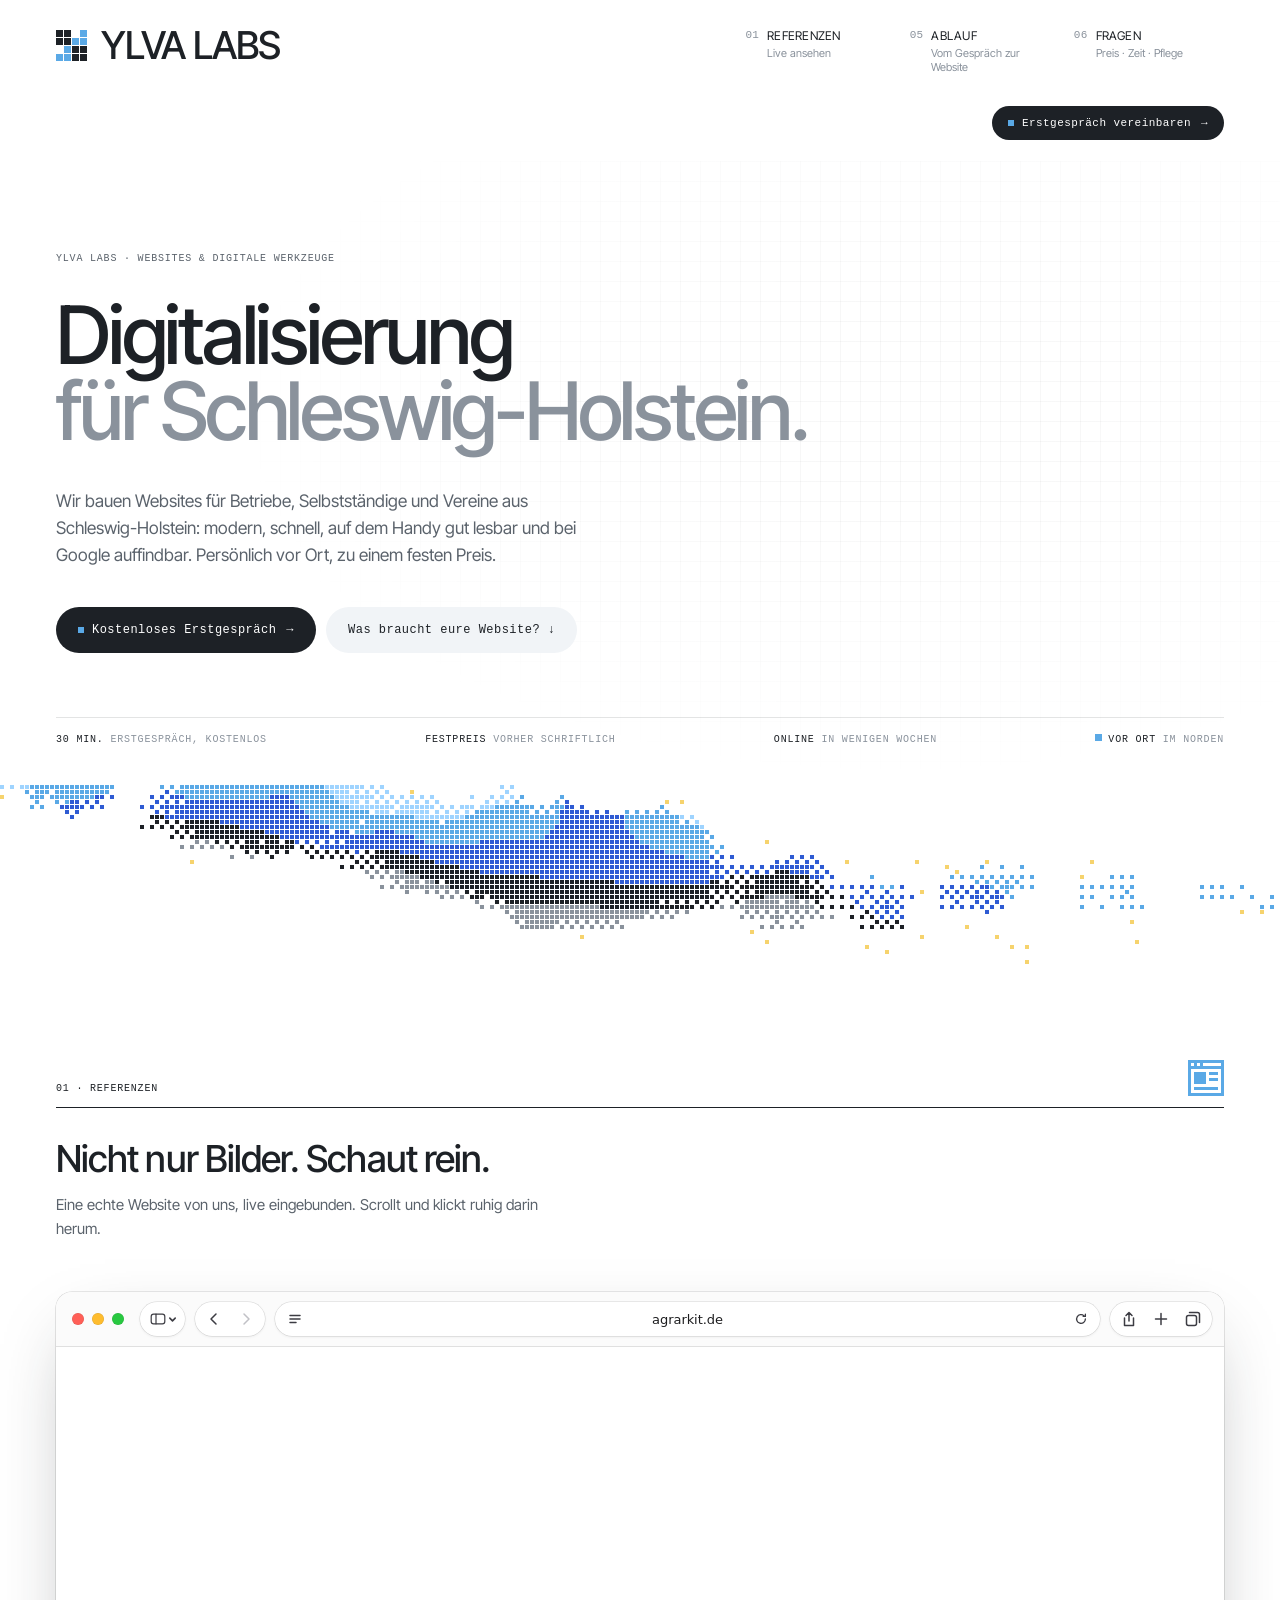
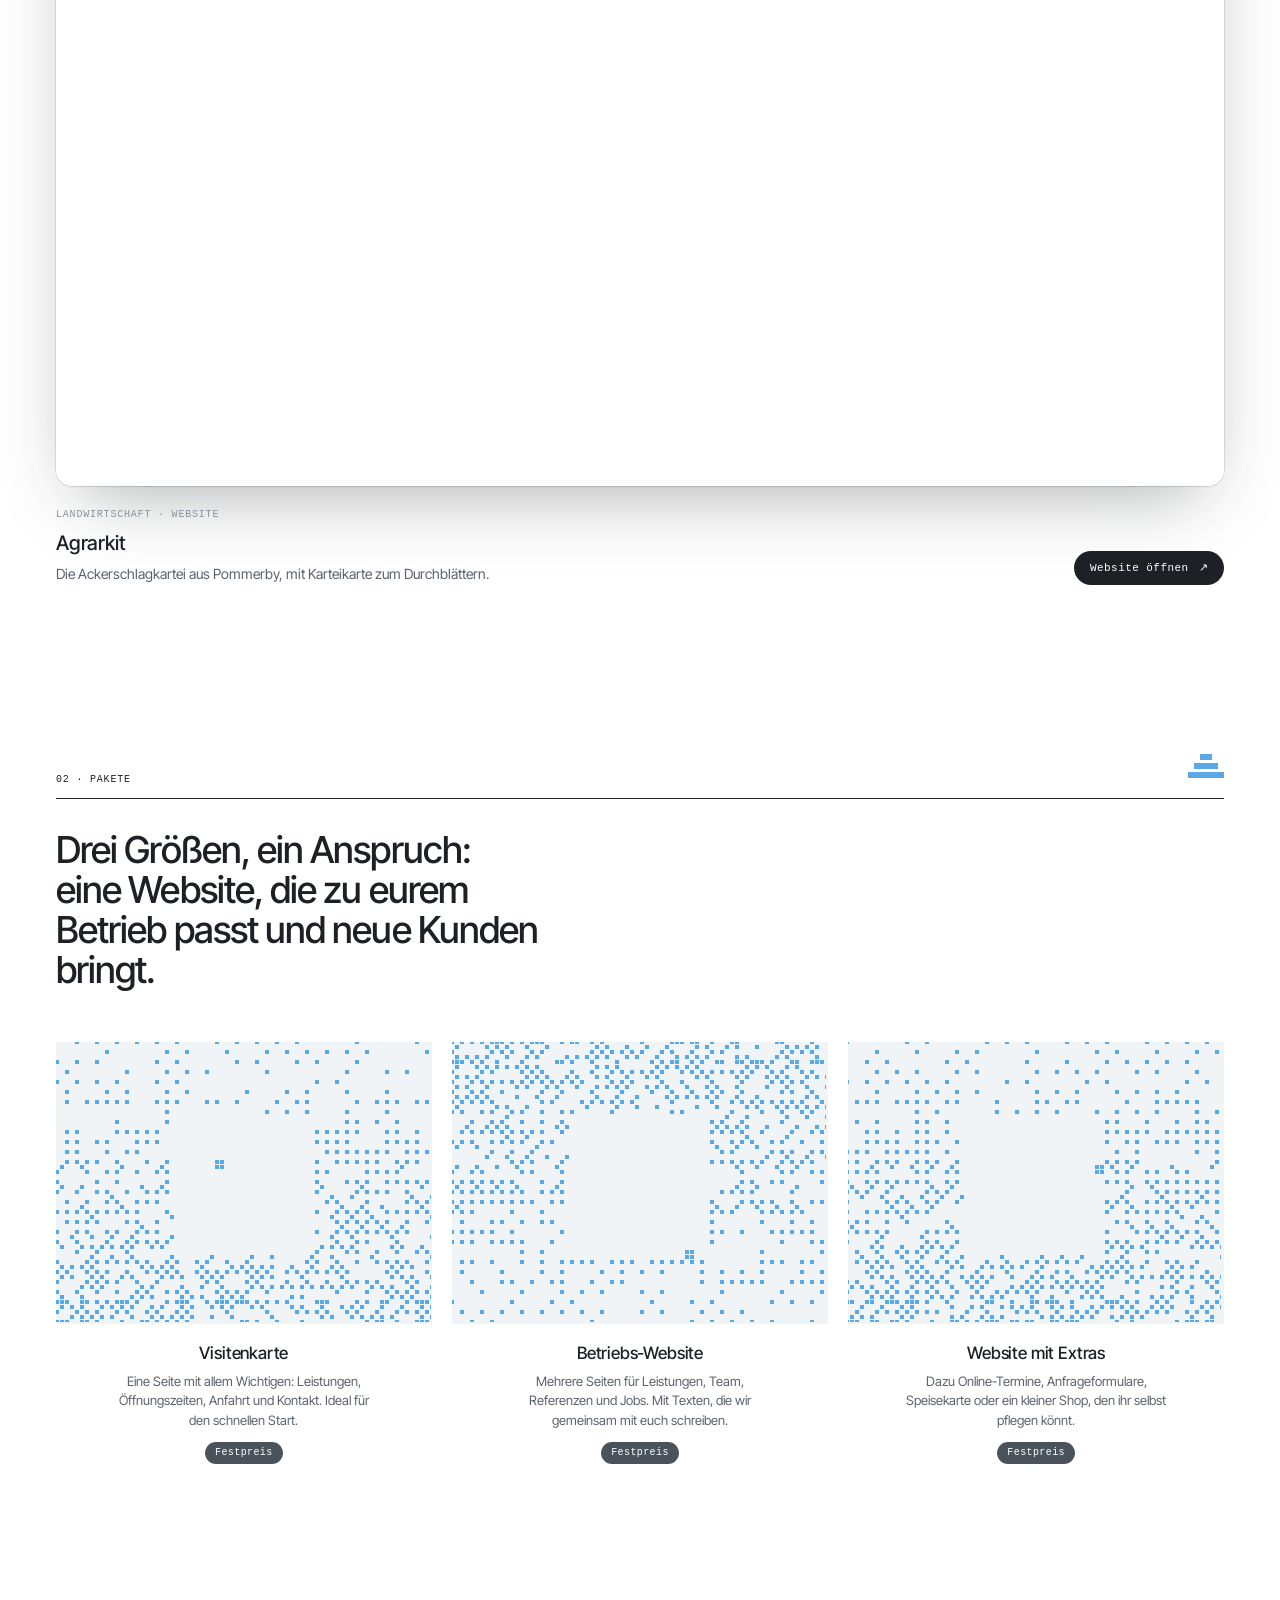
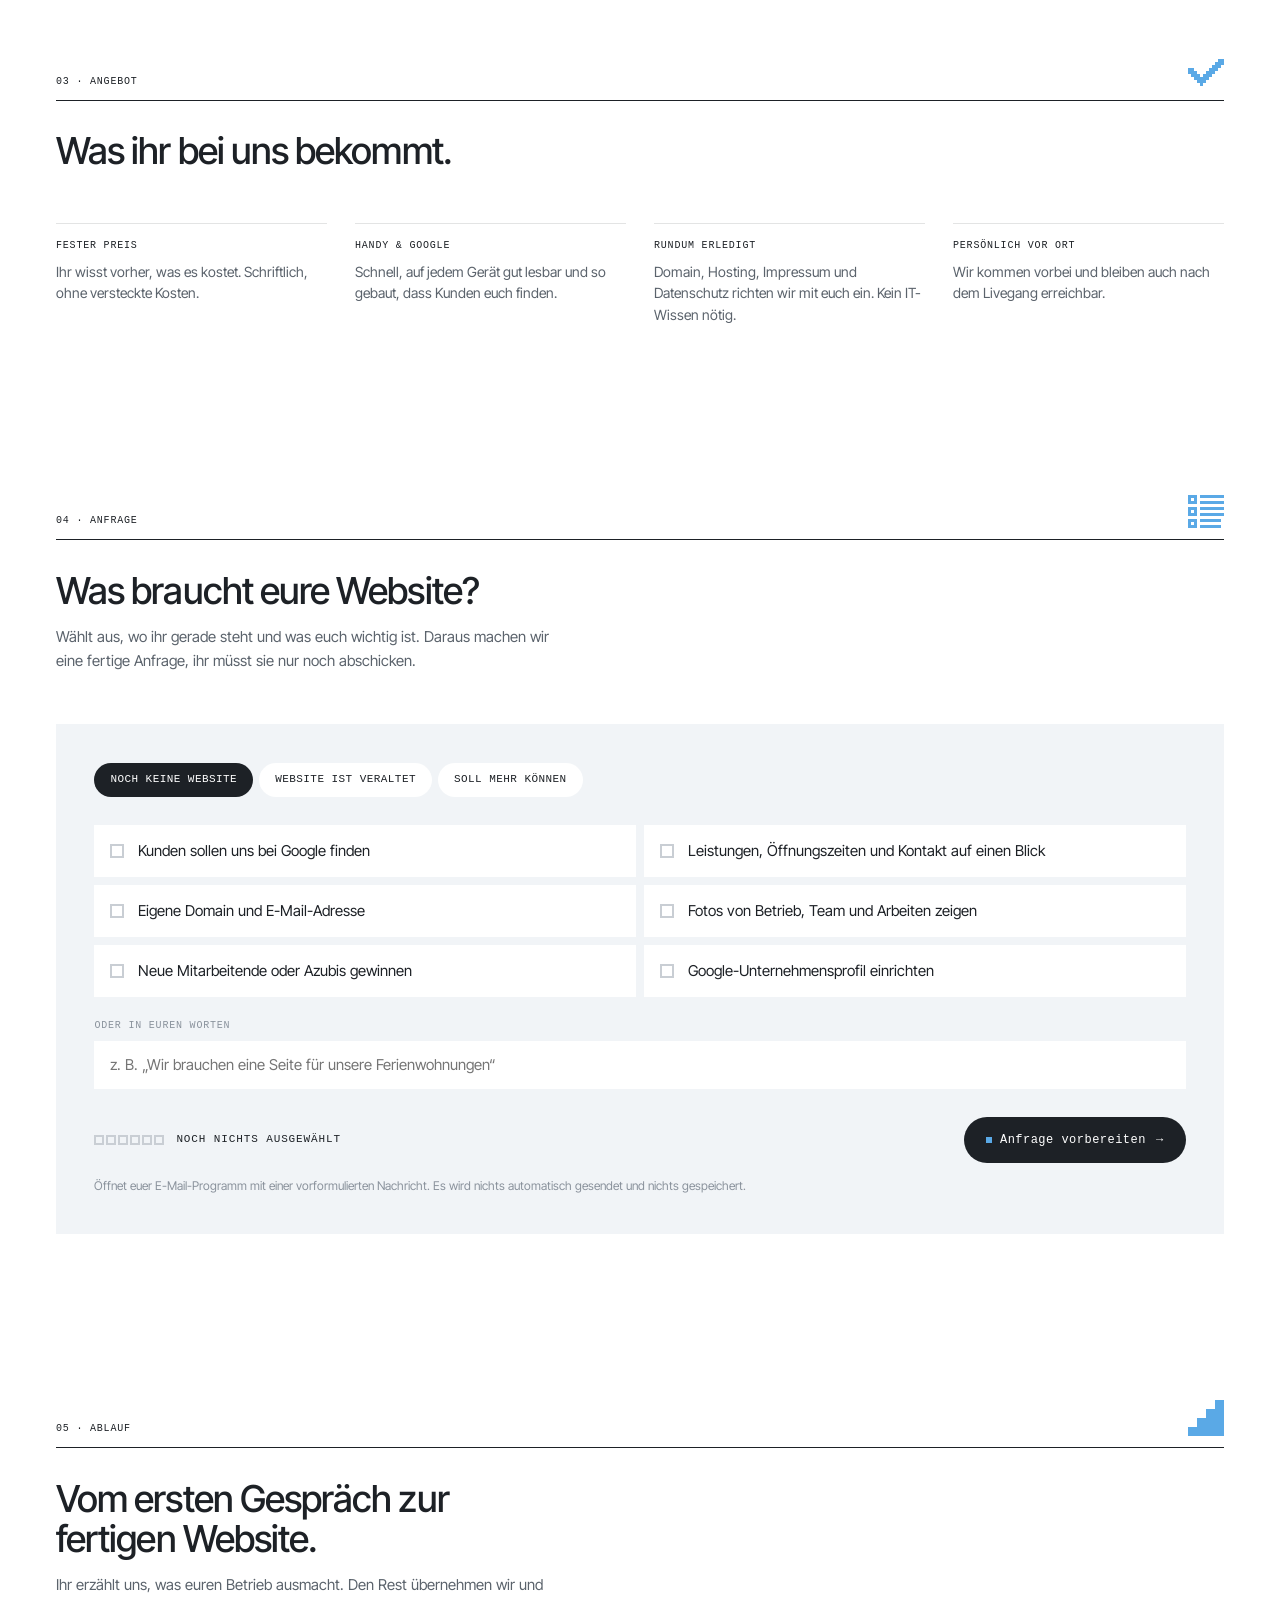
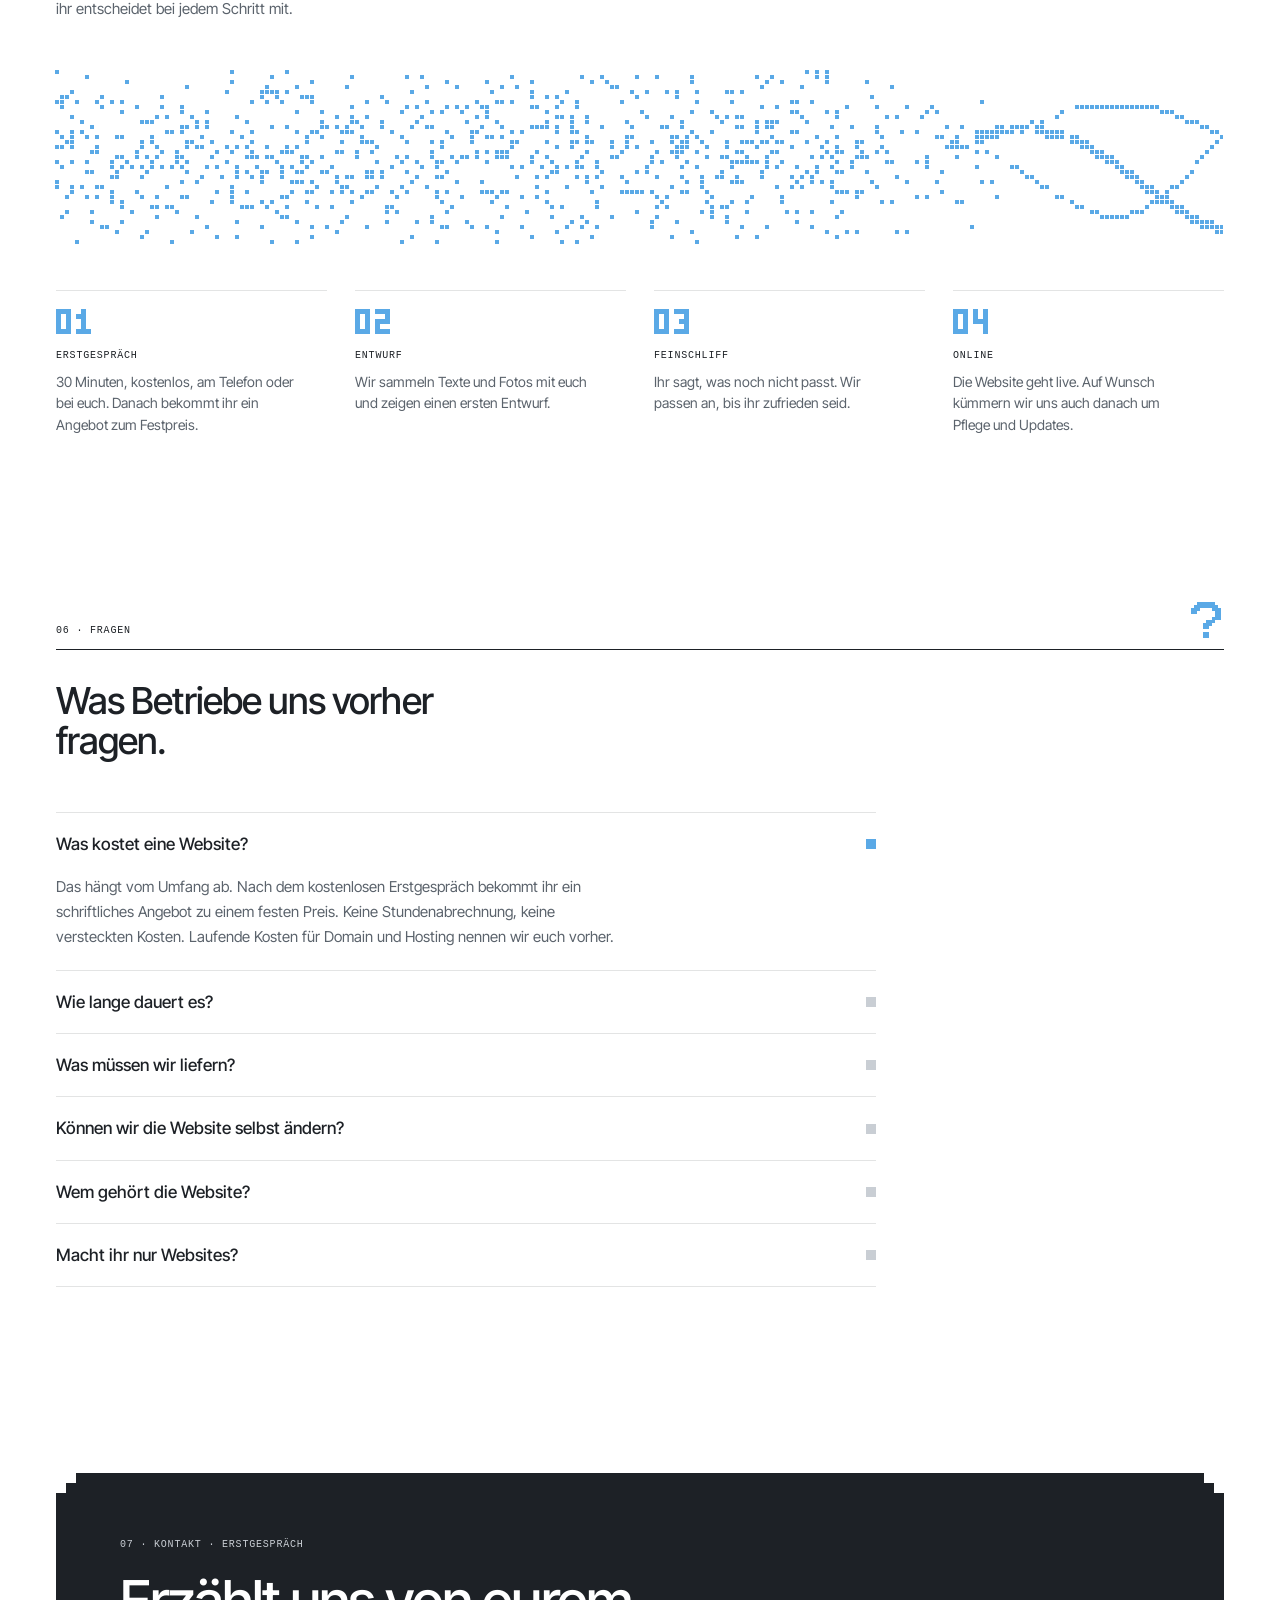
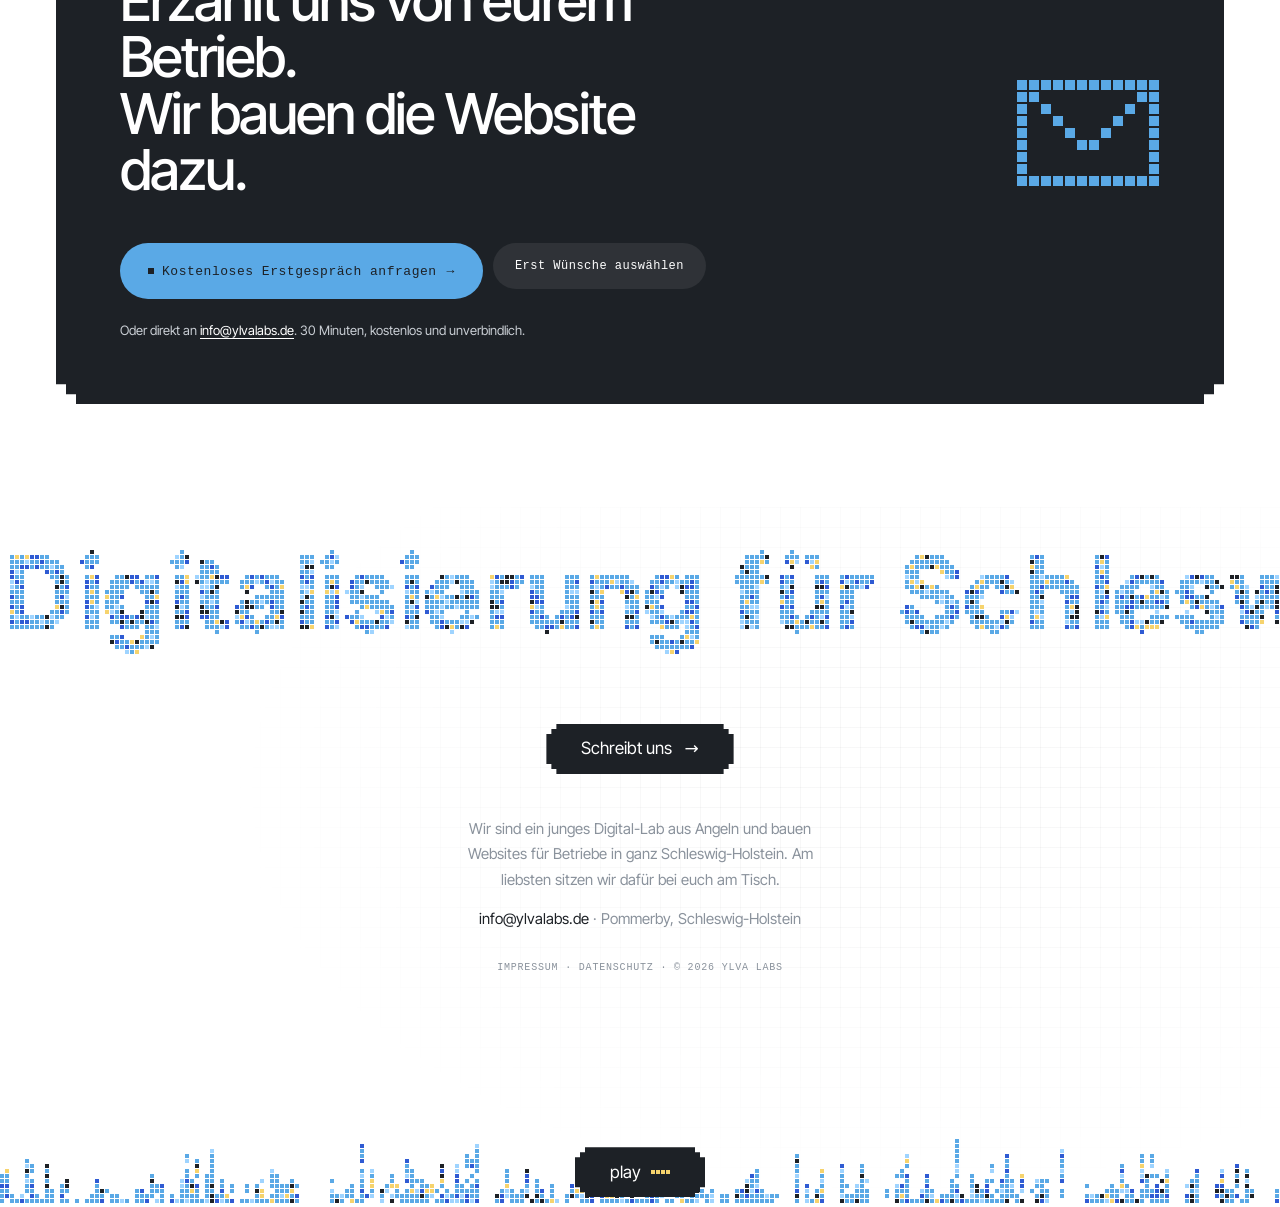
==== commit 4ed077de: "Calmer, more focused design: static by default, reactive when relevant - Background: drop the page-w" ====
--- a/index.html
+++ b/index.html
@@ -23,7 +23,7 @@
 <link rel="apple-touch-icon" href="assets/icons/apple-touch-icon.png">
 <link rel="manifest" href="site.webmanifest">
 <link rel="stylesheet" href="assets/fonts/fonts.css">
-<link rel="stylesheet" href="assets/style.css?v=10">
+<link rel="stylesheet" href="assets/style.css?v=12">
 <script>document.documentElement.classList.replace('no-js','js')</script>
 <script type="application/ld+json">
 {"@context":"https://schema.org","@type":"Organization","name":"Ylva Labs","url":"https://ylvalabs.de/","email":"info@ylvalabs.de","slogan":"Digitalisierung für Schleswig-Holstein.","description":"Websites und Digitalisierung für Betriebe, Selbstständige und Vereine in Schleswig-Holstein.","areaServed":{"@type":"State","name":"Schleswig-Holstein"},"knowsAbout":["Webdesign","Websites","Suchmaschinenoptimierung","Digitalisierung","Künstliche Intelligenz"]}
@@ -39,50 +39,48 @@
     <a href="./" class="brand" aria-label="Ylva Labs, Startseite"><img class="brand-mark" src="assets/icons/mark.svg" alt="">Ylva Labs</a>
     <nav class="top-nav" aria-label="Hauptnavigation">
       <a href="#referenzen"><span class="mono">01</span><span>Referenzen<small>Live ansehen</small></span></a>
-      <a href="#ablauf"><span class="mono">02</span><span>Ablauf<small>Vom Gespräch zur Website</small></span></a>
-      <a href="#fragen"><span class="mono">03</span><span>Fragen<small>Preis · Zeit · Pflege</small></span></a>
+      <a href="#ablauf"><span class="mono">05</span><span>Ablauf<small>Vom Gespräch zur Website</small></span></a>
+      <a href="#fragen"><span class="mono">06</span><span>Fragen<small>Preis · Zeit · Pflege</small></span></a>
     </nav>
     <div class="top-note">
-      <a class="btn" href="#kontakt"><span class="btn-dot" aria-hidden="true"></span>Erstgespräch vereinbaren</a>
+      <a class="btn btn-go" href="#kontakt"><span class="btn-dot" aria-hidden="true"></span>Erstgespräch vereinbaren<span class="btn-arrow" aria-hidden="true">→</span></a>
     </div>
   </div>
 </header>
 
 <main id="main">
-  <!-- Hero: living pixel organism -->
-  <div class="band-hero" aria-hidden="true">
-    <canvas data-scene="hero"></canvas>
-  </div>
-
-  <section class="hero-copy">
-    <div class="wrap hero-grid">
-      <h1 class="hero-title">Digitali&shy;sierung für <span class="hero-sub">Schleswig-Holstein.</span></h1>
-      <div class="hero-side">
-        <p>Wir bauen Websites für Betriebe, Selbstständige und Vereine aus Schleswig-Holstein: modern, schnell, auf dem Handy gut lesbar und bei Google auffindbar. Persönlich vor Ort, zu einem festen Preis.</p>
-        <div class="hero-ctas">
-          <a class="btn" href="#kontakt"><span class="btn-dot" aria-hidden="true"></span>Kostenloses Erstgespräch</a>
-          <a class="btn ghost" href="#website">Was braucht eure Website? ↓</a>
-        </div>
+  <!-- Hero: text first; the pixel organism grows in once below it, then rests -->
+  <section class="hero-copy tex">
+    <div class="wrap">
+      <span class="label hero-kicker">Ylva Labs · Websites &amp; digitale Werkzeuge</span>
+      <h1 class="hero-title">Digitali&shy;sierung <span class="hero-sub">für Schleswig-Holstein.</span></h1>
+      <p class="hero-lead">Wir bauen Websites für Betriebe, Selbstständige und Vereine aus Schleswig-Holstein: modern, schnell, auf dem Handy gut lesbar und bei Google auffindbar. Persönlich vor Ort, zu einem festen Preis.</p>
+      <div class="hero-ctas">
+        <a class="btn btn-go btn-lg" href="#kontakt"><span class="btn-dot" aria-hidden="true"></span>Kostenloses Erstgespräch<span class="btn-arrow" aria-hidden="true">→</span></a>
+        <a class="btn ghost btn-lg" href="#website">Was braucht eure Website? ↓</a>
       </div>
       <ul class="hero-facts label">
         <li><b>30 Min.</b> Erstgespräch, kostenlos</li>
         <li><b>Festpreis</b> vorher schriftlich</li>
         <li><b>Online</b> in wenigen Wochen</li>
-        <li><i class="pulse" aria-hidden="true"></i><b>Vor Ort</b> im Norden</li>
+        <li><i class="dot-px" aria-hidden="true"></i><b>Vor Ort</b> im Norden</li>
       </ul>
     </div>
   </section>
+  <div class="band-hero" aria-hidden="true">
+    <canvas data-scene="hero"></canvas>
+  </div>
 
   <!-- Portfolio: live site in a Safari window (screenshot on phones) -->
   <section class="showcase" id="referenzen">
     <div class="wrap">
-      <header class="flow-head px-mask">
-        <span class="label">01 · Referenzen</span>
+      <header class="sec-head reveal">
+        <div class="sec-rule"><span class="label">01 · Referenzen</span><span class="sec-mark px-pop" data-bitmap="fenster" aria-hidden="true"></span></div>
         <h2>Nicht nur Bilder. Schaut rein.</h2>
         <p>Eine echte Website von uns, live eingebunden. Scrollt und klickt ruhig darin herum.</p>
       </header>
 
-      <div class="safari">
+      <div class="safari reveal">
         <div class="safari-bar" aria-hidden="true">
           <span class="safari-lights"><i></i><i></i><i></i></span>
           <span class="safari-pill"><span class="wide"><svg viewBox="0 0 20 16"><rect x="1.5" y="2" width="17" height="12" rx="3"/><path d="M7.5 2v12"/></svg><svg viewBox="0 0 10 10" class="sm"><path d="M2 3.5l3 3 3-3"/></svg></span></span>
@@ -102,18 +100,22 @@
 
       <div class="showcase-foot">
         <div>
+          <span class="label">Landwirtschaft · Website</span>
           <h3>Agrarkit</h3>
           <p>Die Ackerschlagkartei aus Pommerby, mit Karteikarte zum Durchblättern.</p>
         </div>
-        <a class="btn" href="https://agrarkit.de/" target="_blank" rel="noopener">Website öffnen ↗</a>
+        <a class="btn btn-go" href="https://agrarkit.de/" target="_blank" rel="noopener">Website öffnen<span class="btn-arrow" aria-hidden="true">↗</span></a>
       </div>
     </div>
   </section>
 
   <!-- Packages -->
-  <section class="intro">
-    <div class="wrap">
-      <p class="statement px-mask">Drei Größen, ein Anspruch: eine Website, die zu eurem Betrieb passt und neue Kunden bringt.</p>
+  <section class="intro" id="pakete">
+    <div class="wrap">
+      <header class="sec-head reveal">
+        <div class="sec-rule"><span class="label">02 · Pakete</span><span class="sec-mark px-pop" data-bitmap="stapel" aria-hidden="true"></span></div>
+        <h2>Drei Größen, ein Anspruch: eine Website, die zu eurem Betrieb passt und neue Kunden bringt.</h2>
+      </header>
       <div class="cards">
         <article class="card reveal">
           <div class="card-art"><canvas data-scene="art" data-icon="pin"></canvas></div>
@@ -139,12 +141,12 @@
 
   <!-- Offer -->
   <section class="split" id="angebot">
-    <div class="wrap split-grid">
-      <header class="split-head px-mask">
+    <div class="wrap">
+      <header class="sec-head reveal">
+        <div class="sec-rule"><span class="label">03 · Angebot</span><span class="sec-mark px-pop" data-bitmap="haken" aria-hidden="true"></span></div>
         <h2>Was ihr bei uns bekommt.</h2>
-        <span class="label">Angebot</span>
-      </header>
-      <div class="split-body reveal">
+      </header>
+      <div class="reveal">
         <ul class="offer">
           <li><span class="label">Fester Preis</span><p>Ihr wisst vorher, was es kostet. Schriftlich, ohne versteckte Kosten.</p></li>
           <li><span class="label">Handy &amp; Google</span><p>Schnell, auf jedem Gerät gut lesbar und so gebaut, dass Kunden euch finden.</p></li>
@@ -158,13 +160,13 @@
   <!-- Website finder: the main conversion element -->
   <section class="finder" id="website">
     <div class="wrap">
-      <header class="flow-head px-mask">
-        <span class="label">Anfrage</span>
+      <header class="sec-head reveal">
+        <div class="sec-rule"><span class="label">04 · Anfrage</span><span class="sec-mark px-pop" data-bitmap="liste" aria-hidden="true"></span></div>
         <h2>Was braucht eure Website?</h2>
         <p>Wählt aus, wo ihr gerade steht und was euch wichtig ist. Daraus machen wir eine fertige Anfrage, ihr müsst sie nur noch abschicken.</p>
       </header>
 
-      <form class="finder-box" id="finder" onsubmit="return false">
+      <form class="finder-box reveal" id="finder" onsubmit="return false">
         <div class="tabs" role="tablist" aria-label="Ausgangslage">
           <button type="button" role="tab" aria-selected="true" data-branche="Noch keine Website">Noch keine Website</button>
           <button type="button" role="tab" aria-selected="false" data-branche="Website ist veraltet">Website ist veraltet</button>
@@ -203,7 +205,7 @@
 
         <div class="finder-foot">
           <div class="finder-count" aria-live="polite"><span class="count-px" id="finder-px" aria-hidden="true"></span><span id="finder-count">Noch nichts ausgewählt</span></div>
-          <a class="btn" id="finder-send" href="mailto:info@ylvalabs.de?subject=Website-Anfrage"><span class="btn-dot" aria-hidden="true"></span>Anfrage vorbereiten</a>
+          <a class="btn btn-go btn-lg" id="finder-send" href="mailto:info@ylvalabs.de?subject=Website-Anfrage"><span class="btn-dot" aria-hidden="true"></span><span class="btn-text">Anfrage vorbereiten</span><span class="btn-arrow" aria-hidden="true">→</span></a>
         </div>
         <p class="finder-note">Öffnet euer E-Mail-Programm mit einer vorformulierten Nachricht. Es wird nichts automatisch gesendet und nichts gespeichert.</p>
       </form>
@@ -213,29 +215,29 @@
   <!-- Process -->
   <section class="flow" id="ablauf">
     <div class="wrap">
-      <header class="flow-head px-mask">
-        <span class="label">02 · Ablauf</span>
+      <header class="sec-head reveal">
+        <div class="sec-rule"><span class="label">05 · Ablauf</span><span class="sec-mark px-pop" data-bitmap="stufen" aria-hidden="true"></span></div>
         <h2>Vom ersten Gespräch zur fertigen Website.</h2>
         <p>Ihr erzählt uns, was euren Betrieb ausmacht. Den Rest übernehmen wir und ihr entscheidet bei jedem Schritt mit.</p>
       </header>
       <div class="viz viz-flow" aria-hidden="true"><canvas data-scene="flow"></canvas></div>
       <ol class="steps">
-        <li class="reveal"><span class="dot"></span><span class="label">1 · Erstgespräch</span><p>30 Minuten, kostenlos, am Telefon oder bei euch. Danach bekommt ihr ein Angebot zum Festpreis.</p></li>
-        <li class="reveal"><span class="dot"></span><span class="label">2 · Entwurf</span><p>Wir sammeln Texte und Fotos mit euch und zeigen einen ersten Entwurf.</p></li>
-        <li class="reveal"><span class="dot"></span><span class="label">3 · Feinschliff</span><p>Ihr sagt, was noch nicht passt. Wir passen an, bis ihr zufrieden seid.</p></li>
-        <li class="reveal"><span class="dot"></span><span class="label">4 · Online</span><p>Die Website geht live. Auf Wunsch kümmern wir uns auch danach um Pflege und Updates.</p></li>
+        <li class="reveal"><span class="step-num px-pop" data-px="5" data-digits="01" aria-hidden="true"></span><span class="label">Erstgespräch</span><p>30 Minuten, kostenlos, am Telefon oder bei euch. Danach bekommt ihr ein Angebot zum Festpreis.</p></li>
+        <li class="reveal"><span class="step-num px-pop" data-px="5" data-digits="02" aria-hidden="true"></span><span class="label">Entwurf</span><p>Wir sammeln Texte und Fotos mit euch und zeigen einen ersten Entwurf.</p></li>
+        <li class="reveal"><span class="step-num px-pop" data-px="5" data-digits="03" aria-hidden="true"></span><span class="label">Feinschliff</span><p>Ihr sagt, was noch nicht passt. Wir passen an, bis ihr zufrieden seid.</p></li>
+        <li class="reveal"><span class="step-num px-pop" data-px="5" data-digits="04" aria-hidden="true"></span><span class="label">Online</span><p>Die Website geht live. Auf Wunsch kümmern wir uns auch danach um Pflege und Updates.</p></li>
       </ol>
     </div>
   </section>
 
   <!-- FAQ -->
   <section class="split" id="fragen">
-    <div class="wrap split-grid">
-      <header class="split-head px-mask">
-        <span class="label">03 · Fragen</span>
+    <div class="wrap">
+      <header class="sec-head reveal">
+        <div class="sec-rule"><span class="label">06 · Fragen</span><span class="sec-mark px-pop" data-bitmap="frage" aria-hidden="true"></span></div>
         <h2>Was Betriebe uns vorher fragen.</h2>
       </header>
-      <div class="split-body faq reveal">
+      <div class="faq reveal">
         <details open>
           <summary>Was kostet eine Website?</summary>
           <p>Das hängt vom Umfang ab. Nach dem kostenlosen Erstgespräch bekommt ihr ein schriftliches Angebot zu einem festen Preis. Keine Stundenabrechnung, keine versteckten Kosten. Laufende Kosten für Domain und Hosting nennen wir euch vorher.</p>
@@ -264,42 +266,47 @@
     </div>
   </section>
 
-  <!-- Final CTA -->
+  <!-- Contact: the one place that may shout a little -->
   <section class="cta" id="kontakt">
     <div class="wrap">
-      <span class="label px-mask">Kontakt · Erstgespräch</span>
-      <h2 class="cta-title">Erzählt uns von eurem Betrieb.<br>Wir bauen die Website dazu.</h2>
-      <div class="cta-row">
-        <a class="btn btn-lg" data-mailto="Erstgespräch Website" href="mailto:info@ylvalabs.de?subject=Erstgespr%C3%A4ch%20Website"><span class="btn-dot" aria-hidden="true"></span>Kostenloses Erstgespräch anfragen</a>
-        <a class="btn ghost btn-lg" href="#website">Erst Wünsche auswählen</a>
-      </div>
-      <p class="cta-note">Oder direkt an <a data-contact-text href="mailto:info@ylvalabs.de">info@ylvalabs.de</a>. 30 Minuten, kostenlos und unverbindlich.</p>
+      <div class="cta-card reveal">
+        <div class="cta-copy">
+          <span class="label">07 · Kontakt · Erstgespräch</span>
+          <h2 class="cta-title">Erzählt uns von eurem Betrieb.<br>Wir bauen die Website dazu.</h2>
+          <div class="cta-row">
+            <a class="btn btn-go btn-xl" data-mailto="Erstgespräch Website" href="mailto:info@ylvalabs.de?subject=Erstgespr%C3%A4ch%20Website"><span class="btn-dot" aria-hidden="true"></span>Kostenloses Erstgespräch anfragen<span class="btn-arrow" aria-hidden="true">→</span></a>
+            <a class="btn ghost btn-lg" href="#website">Erst Wünsche auswählen</a>
+          </div>
+          <p class="cta-note">Oder direkt an <a data-contact-text href="mailto:info@ylvalabs.de">info@ylvalabs.de</a>. 30 Minuten, kostenlos und unverbindlich.</p>
+        </div>
+        <div class="cta-art px-pop" data-bitmap="brief" data-px="12" aria-hidden="true"></div>
+      </div>
     </div>
   </section>
 </main>
 
-<footer class="foot">
+<footer class="foot tex">
   <div class="marquee" aria-hidden="true">
     <canvas data-scene="marquee" data-text="Digitalisierung für Schleswig-Holstein   ·   Websites aus dem Norden   ·   "></canvas>
   </div>
   <div class="wrap foot-inner">
-    <a class="btn-px" data-mailto="Website-Anfrage" href="mailto:info@ylvalabs.de?subject=Website-Anfrage">Schreibt uns</a>
+    <a class="btn-px btn-go" data-mailto="Website-Anfrage" href="mailto:info@ylvalabs.de?subject=Website-Anfrage">Schreibt uns<span class="btn-arrow" aria-hidden="true">→</span></a>
     <p>Wir sind ein junges Digital-Lab aus Angeln und bauen Websites für Betriebe in ganz Schleswig-Holstein. Am liebsten sitzen wir dafür bei euch am Tisch.</p>
     <p class="foot-contact"><a data-contact-text href="mailto:info@ylvalabs.de">info@ylvalabs.de</a> · Pommerby, Schleswig-Holstein</p>
     <p class="label"><a href="impressum.html">Impressum</a> · <a href="datenschutz.html">Datenschutz</a> · © <span id="year">2026</span> Ylva Labs</p>
   </div>
   <div class="rubble" aria-hidden="true">
     <canvas data-scene="rubble"></canvas>
-    <button type="button" class="btn-px play" id="play" tabindex="-1" hidden>play <i></i></button>
+    <button type="button" class="btn-px play" id="play" data-src="assets/games.js?v=12" hidden>play <i></i></button>
   </div>
 </footer>
 
 <!-- Mobile: persistent call to action once the hero is out of view -->
 <div class="sticky-cta" id="sticky-cta" aria-hidden="true">
   <span>Website für euren Betrieb?</span>
-  <a class="btn" href="#kontakt" tabindex="-1">Erstgespräch</a>
+  <a class="btn btn-go" href="#kontakt" tabindex="-1">Erstgespräch<span class="btn-arrow" aria-hidden="true">→</span></a>
 </div>
 
-<script src="assets/main.js?v=10" defer></script>
+<script src="assets/main.js?v=12" defer></script>
 </body>
 </html>
--- a/assets/style.css
+++ b/assets/style.css
@@ -15,16 +15,17 @@
   /* hero organism: flat colour zones + spore colour (pixels still strictly on/off) */
   --hero-colors:#9fd4ff,#5aa9e6,#2f5bd3,#1d2126,#8a929c;
   --hero-spore:#f6d36d;
-  --g:5px;                 /* the page grid: background lines and every pixel sit on it */
-  --grid-line:rgba(29,33,38,.045);
+  --g:5px;                 /* pixel size: every pixel graphic sits on this grid */
+  --texture:rgba(29,33,38,.035);   /* background texture, extremely low contrast */
+  --ease-out:cubic-bezier(.2,.8,.2,1);
   --maxw:1176px;
   --gutter:56px;
   --mono:"SFMono-Regular",ui-monospace,Menlo,Consolas,monospace;
   --sans:"Sneak","Inter Tight",ui-sans-serif,system-ui,-apple-system,"Helvetica Neue",Arial,sans-serif;
 }
 *,*::before,*::after{box-sizing:border-box}
-html{-webkit-text-size-adjust:100%;scroll-behavior:smooth;background-color:var(--paper);background-image:linear-gradient(to right,transparent calc(var(--g) - 1px),var(--grid-line) 0),linear-gradient(to bottom,transparent calc(var(--g) - 1px),var(--grid-line) 0);background-size:var(--g) var(--g)}
-body{margin:0;background:transparent;color:var(--ink);font:400 15px/1.55 var(--sans);-webkit-font-smoothing:antialiased;overflow-x:hidden}
+html{-webkit-text-size-adjust:100%;scroll-behavior:smooth;background:var(--paper);interpolate-size:allow-keywords}
+body{margin:0;background:var(--paper);color:var(--ink);font:400 15px/1.55 var(--sans);-webkit-font-smoothing:antialiased;overflow-x:hidden}
 a{color:inherit;text-decoration:none}
 canvas{display:block;width:100%;height:100%;image-rendering:pixelated}
 p{margin:0}
@@ -35,13 +36,52 @@
 .label{display:block;font:400 10px/1.5 var(--mono);text-transform:uppercase;letter-spacing:.08em;color:var(--muted)}
 .mono{font-family:var(--mono)}
 .muted{color:var(--muted)}
+.sr-only{position:absolute;width:1px;height:1px;overflow:hidden;clip:rect(0 0 0 0);white-space:nowrap}
 .skip{position:absolute;left:-999px;top:14px;z-index:50;background:var(--accent);padding:8px 14px}
 .skip:focus{left:14px}
 svg rect{fill:var(--px)}
 
-/* Buttons & pills */
-.btn{display:inline-flex;align-items:center;gap:8px;height:34px;padding:0 16px;border-radius:999px;background:var(--ink);color:var(--paper);font:400 11px/1 var(--mono);letter-spacing:.04em;white-space:nowrap;transition:background .2s,color .2s}
+/* Background texture: a pixel grid so faint it reads as paper, only where it frames
+   content (hero, footer). Never behind running text. */
+.tex{position:relative;isolation:isolate}
+.tex::before{content:"";position:absolute;inset:0;z-index:-1;pointer-events:none;
+  background-image:linear-gradient(to right,var(--texture) 1px,transparent 1px),linear-gradient(to bottom,var(--texture) 1px,transparent 1px);
+  background-size:20px 20px;-webkit-mask-image:radial-gradient(ellipse 70% 80% at 70% 40%,#000 20%,transparent 75%);mask-image:radial-gradient(ellipse 70% 80% at 70% 40%,#000 20%,transparent 75%)}
+
+/* ==========================================================================
+   Animation levels
+   L0 content   appears once (fade + 12px), then static
+   L1 hover     small move, border, opacity, pixels react
+   L2 CTA       stronger hover: lift, arrow, pixel spark
+   L3 moments   hero organism grows in once; section marks pop in once
+   ========================================================================== */
+
+/* L0: reveal once */
+.reveal{opacity:0;transform:translateY(12px)}
+.reveal.in{opacity:1;transform:none;transition:opacity .5s var(--ease-out) var(--stagger,0ms),transform .5s var(--ease-out) var(--stagger,0ms)}
+.no-js .reveal{opacity:1;transform:none}
+
+/* L3: pixel graphics pop in pixel by pixel, once (delays set per pixel in JS) */
+.px-pop rect{opacity:0;transition:opacity 0s var(--d,0ms)}
+.in .px-pop rect,.px-pop.in rect,.no-js .px-pop rect{opacity:1}
+
+/* ---------- Buttons ---------- */
+.btn{position:relative;display:inline-flex;align-items:center;gap:8px;height:34px;padding:0 16px;border-radius:999px;background:var(--ink);color:var(--paper);font:400 11px/1 var(--mono);letter-spacing:.04em;white-space:nowrap;transition:background .2s,color .2s,transform .25s var(--ease-out),box-shadow .25s}
 .btn:hover{background:var(--accent);color:var(--ink)}
+.btn-lg{height:46px;padding:0 22px;font-size:12px}
+.btn-xl{height:56px;padding:0 28px;font-size:13px}
+.btn.ghost{background:var(--tint);color:var(--ink)}
+.btn.ghost:hover{background:var(--accent-2)}
+.btn-dot{width:6px;height:6px;background:var(--px);flex:none;transition:box-shadow .25s var(--ease-out),background .2s}
+.btn:hover .btn-dot{background:var(--ink)}
+/* L2: call to action — lifts, the arrow moves, the dot becomes a little pixel cluster */
+.btn-arrow{display:inline-block;margin-left:2px;transition:transform .3s var(--ease-out)}
+.btn-go:hover{transform:translateY(-2px);box-shadow:0 8px 18px -10px rgba(29,33,38,.45)}
+.btn-go:hover .btn-arrow{transform:translateX(4px)}
+.btn-go:hover .btn-dot{box-shadow:7px 0 0 var(--ink),0 -7px 0 var(--ink)}
+.btn-go::after{content:"";position:absolute;right:-10px;top:-10px;width:5px;height:5px;background:var(--px);box-shadow:5px -5px 0 var(--px),-6px -5px 0 var(--accent),6px 6px 0 var(--accent);opacity:0;transform:translate(-5px,5px) scale(.6);transition:opacity .2s,transform .35s var(--ease-out);pointer-events:none}
+.btn-go:hover::after{opacity:1;transform:none}
+.btn-go:active{transform:translateY(0)}
 .pills{display:flex;flex-wrap:wrap;gap:6px}
 .pill{display:inline-flex;align-items:center;height:22px;padding:0 10px;border-radius:999px;background:var(--tint);color:var(--ink);font:400 10px/1 var(--mono);letter-spacing:.04em;white-space:nowrap}
 .pill.blue{background:var(--accent)}
@@ -50,153 +90,67 @@
 /* ---------- Header ---------- */
 .top{padding:28px 0 21px}
 .top-grid{display:grid;grid-template-columns:repeat(12,1fr);gap:14px 14px;align-items:start}
-.brand{grid-column:1/7;grid-row:1/3;display:inline-flex;align-items:center;gap:.36em;justify-self:start;font-weight:500;font-size:clamp(34px,4.4vw,64px);line-height:.9;letter-spacing:-.035em;text-transform:uppercase}
+.brand{grid-column:1/7;grid-row:1/3;display:inline-flex;align-items:center;gap:.36em;justify-self:start;font-weight:500;font-size:clamp(28px,3vw,44px);line-height:.9;letter-spacing:-.035em;text-transform:uppercase}
+.brand-mark{display:block;width:.82em;height:.82em;flex:none}
 .top-nav{grid-column:8/13;display:grid;grid-template-columns:repeat(3,1fr);gap:14px}
-.top-nav a{display:flex;gap:8px;font-size:12px;line-height:1.3;text-transform:uppercase;letter-spacing:.02em}
+.top-nav a{display:flex;gap:8px;font-size:12px;line-height:1.3;text-transform:uppercase;letter-spacing:.02em;transition:opacity .2s}
 .top-nav a small{display:block;text-transform:none;letter-spacing:0;color:var(--muted);font-size:11px;margin-top:2px}
 .top-nav a:hover > span:last-child{text-decoration:underline;text-underline-offset:3px}
 .top-nav .mono{font-size:11px;color:var(--muted)}
 .top-note{grid-column:8/13;display:flex;align-items:flex-start;justify-content:flex-end;gap:14px;margin-top:14px;font-size:11px;line-height:1.35;text-align:right}
-.brand-mark{display:block;width:.82em;height:.82em;flex:none}
-.face svg{display:block;width:100%;height:auto}
-
-/* ---------- Hero band ---------- */
-.band-hero{height:clamp(200px,27vw,400px)}
-
-/* ---------- Intro ---------- */
-.intro{padding:clamp(56px,7vw,98px) 0 clamp(98px,10vw,154px)}
-.statement{font-size:clamp(22px,2.3vw,32px);line-height:1.2;letter-spacing:-.015em;max-width:44ch;margin-bottom:clamp(42px,5vw,70px)}
+.top-note .btn{margin-top:4px}
+
+/* ---------- Hero: the text is the centre of attention ---------- */
+.hero-copy{padding:clamp(42px,7vw,112px) 0 clamp(28px,3vw,42px)}
+.hero-kicker{margin-bottom:clamp(21px,2.4vw,35px);color:var(--body)}
+.hero-title{margin:0;font-weight:500;font-size:clamp(46px,6.3vw,100px);line-height:.95;letter-spacing:-.04em;hyphens:manual}
+.hero-sub{display:block;color:var(--grey-2)}
+.hero-lead{margin-top:clamp(28px,3vw,42px);max-width:54ch;font-size:clamp(16px,1.35vw,19px);line-height:1.55;color:var(--body)}
+.hero-ctas{display:flex;flex-wrap:wrap;gap:10px;margin-top:clamp(28px,3vw,42px)}
+.hero-facts{list-style:none;margin:clamp(42px,5vw,70px) 0 0;padding:14px 0 0;border-top:1px solid var(--line);display:flex;flex-wrap:wrap;justify-content:space-between;gap:8px 21px}
+.hero-facts b{font-weight:400;color:var(--ink)}
+.dot-px{display:inline-block;width:7px;height:7px;background:var(--px);margin-right:6px;vertical-align:1px}
+.band-hero{height:clamp(120px,15vw,220px)}
+
+/* ---------- Section frame: number, rule, pixel mark, heading ---------- */
+.showcase,.intro,.split,.finder,.flow{padding:clamp(56px,6.5vw,98px) 0}
+.sec-head{max-width:none;margin-bottom:clamp(35px,4vw,56px)}
+.sec-rule{position:relative;display:flex;align-items:flex-end;justify-content:space-between;gap:14px;padding-bottom:12px;margin-bottom:clamp(21px,2.4vw,35px)}
+.sec-rule::after{content:"";position:absolute;left:0;right:0;bottom:0;height:1px;background:var(--ink);transform:scaleX(0);transform-origin:left;transition:transform .7s var(--ease-out) .1s}
+.sec-head.in .sec-rule::after,.no-js .sec-rule::after{transform:none}
+.sec-rule .label{color:var(--ink)}
+.sec-mark{display:block;flex:none}
+.sec-mark svg{display:block;width:100%;height:auto}
+.sec-head h2{margin:0;max-width:22ch;font-weight:500;font-size:clamp(26px,2.9vw,40px);line-height:1.08;letter-spacing:-.025em}
+.sec-head p{margin-top:14px;max-width:56ch;font-size:15px;line-height:1.6;color:var(--body)}
+
+/* ---------- Packages ---------- */
 .cards{display:grid;grid-template-columns:repeat(3,1fr);gap:clamp(14px,1.6vw,21px)}
-.card{display:flex;flex-direction:column;align-items:center;text-align:center;gap:6px}
-.card-art{width:100%;aspect-ratio:4/3;background:var(--tint);margin-bottom:10px;overflow:hidden}
-.card h3{margin:0;font-weight:500;font-size:15px;letter-spacing:-.005em}
-.card p{font-size:12px;line-height:1.45;color:var(--body);max-width:34ch}
-.card .pill,.card .pills{margin-top:6px;justify-content:center}
-
-/* ---------- Split sections ---------- */
-.split{padding:clamp(70px,8vw,126px) 0}
-.split-grid{display:grid;grid-template-columns:repeat(12,1fr);gap:14px}
-.split-head{grid-column:1/5}
-.split-head h2,.flow-head h2{margin:0 0 8px;font-weight:500;font-size:clamp(22px,2vw,28px);line-height:1.12;letter-spacing:-.015em}
-.split-body{grid-column:6/13;display:flex;flex-direction:column;gap:14px;font-size:13px;line-height:1.6;color:var(--body);max-width:62ch}
-.split-body .btn{align-self:flex-start;margin-top:8px}
-
-.faces{display:grid;grid-template-columns:1fr 1fr;gap:28px;margin:35px 0 21px;text-align:center}
-.faces figure{margin:0;display:flex;flex-direction:column;align-items:center;gap:14px}
-.face{width:28px;color:var(--ink)}
-.faces figcaption{font-size:12px;max-width:26ch}
-.faces figcaption .label{margin-bottom:6px}
-
-.share{display:grid;grid-template-columns:repeat(26,1fr);gap:2px;margin:14px 0 6px;max-width:260px}
-.share b{aspect-ratio:1}
-.share i{aspect-ratio:1;visibility:hidden;transition:visibility 0s calc(var(--i)*14ms)}
-.in .share i{visibility:visible}
-.k0,.k1,.k2{background:var(--px)}
-.arrows{list-style:none;margin:0;padding:0;display:flex;flex-direction:column;gap:8px}
-.arrows li{display:grid;grid-template-columns:10px 1fr;gap:10px;align-items:baseline}
-.arrows li i{width:8px;height:8px;transform:translateY(0)}
-.arrows b{font-weight:500;color:var(--ink)}
-
-.phases{list-style:none;margin:0 0 8px;padding:0;border-top:1px solid var(--line)}
-.phases li{display:grid;grid-template-columns:120px 1fr;gap:14px;padding:12px 0;border-bottom:1px solid var(--line)}
-.phases .label{color:var(--ink)}
-.phases em{font-style:normal;background:var(--accent);padding:1px 5px;margin-left:4px;border-radius:999px}
-
-/* ---------- Flow / visual bands ---------- */
-.flow,.join{padding:clamp(70px,8vw,126px) 0}
-.flow-head{max-width:46ch;margin-bottom:clamp(35px,4vw,56px)}
-.flow-head p{font-size:13px;color:var(--body);max-width:52ch}
-.viz{width:100%}
-.viz-flow{height:clamp(160px,20vw,260px)}
-.viz-proto{height:clamp(120px,15vw,200px);margin-top:clamp(42px,5vw,70px)}
-.steps{list-style:none;margin:28px 0 0;padding:0;display:grid;grid-template-columns:repeat(4,1fr);gap:14px}
-.steps li{font-size:11px;line-height:1.45;color:var(--body)}
-.steps .dot{display:inline-grid;place-items:center;width:16px;height:16px;border-radius:50%;background:var(--ink);vertical-align:middle;margin-right:6px}
-.steps .dot::after{content:"";width:4px;height:4px;background:var(--px)}
-.steps .label{display:inline;color:var(--ink)}
-.steps p{margin-top:8px;max-width:30ch}
-.join .flow-head{margin-bottom:clamp(35px,4vw,56px)}
-
-/* ---------- Footer ---------- */
-.foot{position:relative;padding-top:clamp(21px,3vw,42px);text-align:center;overflow:hidden}
-.marquee{height:115px;margin-bottom:clamp(42px,5vw,70px)}
-.foot-inner{display:flex;flex-direction:column;align-items:center;gap:14px;font-size:15px;line-height:1.7;color:var(--muted)}
-.foot-inner p{max-width:44ch}
-.foot-inner .btn-px{margin-bottom:28px}
-.foot-contact{color:var(--muted)}
-.foot-contact a{color:var(--ink)}
-.foot-inner a:not(.btn-px):hover{color:var(--ink);text-decoration:underline}
-.foot-inner .label{margin-top:14px;max-width:none}
-.rubble{position:relative;height:130px;margin-top:clamp(70px,8vw,126px)}
-.rubble .play{position:absolute;left:50%;bottom:10px;transform:translateX(-50%)}
-/* Button with pixel-stepped corners (two 5px steps, on the page grid) */
-.btn-px{--s:5px;display:inline-flex;align-items:center;gap:10px;height:50px;padding:0 35px;border:0;background:var(--ink);color:var(--paper);font:400 17px/1 var(--sans);cursor:pointer;white-space:nowrap;
-  clip-path:polygon(0 calc(var(--s)*2),var(--s) calc(var(--s)*2),var(--s) var(--s),calc(var(--s)*2) var(--s),calc(var(--s)*2) 0,calc(100% - var(--s)*2) 0,calc(100% - var(--s)*2) var(--s),calc(100% - var(--s)) var(--s),calc(100% - var(--s)) calc(var(--s)*2),100% calc(var(--s)*2),100% calc(100% - var(--s)*2),calc(100% - var(--s)) calc(100% - var(--s)*2),calc(100% - var(--s)) calc(100% - var(--s)),calc(100% - var(--s)*2) calc(100% - var(--s)),calc(100% - var(--s)*2) 100%,calc(var(--s)*2) 100%,calc(var(--s)*2) calc(100% - var(--s)),var(--s) calc(100% - var(--s)),var(--s) calc(100% - var(--s)*2),0 calc(100% - var(--s)*2));transition:background .2s}
-.btn-px:hover{background:var(--deep)}
-.play i{width:19px;height:4px;background:repeating-linear-gradient(90deg,#f6d36d 0 4px,transparent 4px 5px)}
-
-/* ---------- Pixel scroll effects ---------- */
-.px-mask{position:relative}
-.px-mask > canvas.mask{position:absolute;left:-6px;top:-6px;width:calc(100% + 12px);height:calc(100% + 12px);pointer-events:none}
-.px-progress{position:fixed;top:0;left:0;width:100%;height:4px;z-index:30;pointer-events:none}
-
-/* ---------- Reveal ---------- */
-/* binary reveal: hidden -> visible, moving in whole-pixel steps (no fades) */
-.reveal{visibility:hidden;transform:translateY(14px)}
-.reveal.in{visibility:visible;transform:none;transition:transform .3s steps(2,end)}
-.no-js .reveal,.no-js .share i{visibility:visible;transform:none}
-
-/* ---------- Simple pages ---------- */
-.page{padding:clamp(56px,7vw,98px) 0 126px}
-.page h1{margin:0 0 21px;font-weight:500;font-size:clamp(28px,3vw,40px);letter-spacing:-.02em}
-.page p{max-width:60ch;color:var(--body);margin-bottom:14px}
-.legal{max-width:68ch;font-size:14px;line-height:1.65;color:var(--body)}
-.legal h2{margin:49px 0 12px;font-weight:500;font-size:20px;line-height:1.2;letter-spacing:-.01em;color:var(--ink)}
-.legal h3{margin:28px 0 8px;font-weight:500;font-size:15px;color:var(--ink)}
-.legal p,.legal ul{margin:0 0 12px}
-.legal ul{padding-left:18px}
-.legal li{margin-bottom:4px}
-.legal address{font-style:normal;margin:0 0 12px;color:var(--ink)}
-.legal a{text-decoration:underline;text-underline-offset:3px}
-.legal .stand{margin-top:42px;color:var(--muted)}
-.todo{background:#f6d36d;color:var(--ink);padding:0 3px}   /* placeholder still to fill in */
-.page-foot{border-top:1px solid var(--line);padding:21px 0 42px}
-.page-foot .wrap{display:flex;gap:18px;flex-wrap:wrap}
-.page-foot a:hover{color:var(--ink);text-decoration:underline}
-
-
-/* ---------- Conversion elements ---------- */
-.sr-only{position:absolute;width:1px;height:1px;overflow:hidden;clip:rect(0 0 0 0);white-space:nowrap}
-.btn.ghost{background:var(--tint);color:var(--ink)}
-.btn.ghost:hover{background:var(--accent)}
-.btn-dot{width:6px;height:6px;background:var(--px);flex:none}
-.btn:hover .btn-dot{background:var(--ink)}
-.btn-lg{height:46px;padding:0 22px;font-size:12px}
-.top-note .btn{margin-top:4px}
-
-/* hero copy */
-.hero-copy{padding:clamp(35px,5vw,70px) 0 clamp(70px,8vw,112px)}
-.hero-grid{display:grid;grid-template-columns:repeat(12,1fr);gap:28px 14px;align-items:end}
-.hero-title{grid-column:1/8;margin:0;font-weight:500;font-size:clamp(40px,5.6vw,84px);line-height:.95;letter-spacing:-.035em;hyphens:manual}
-.hero-sub{display:block;color:var(--grey-2)}
-.hero-side{grid-column:8/13;display:flex;flex-direction:column;gap:21px;font-size:15px;line-height:1.55;color:var(--body)}
-.hero-ctas{display:flex;flex-wrap:wrap;gap:8px}
-.hero-facts{grid-column:1/13;list-style:none;margin:21px 0 0;padding:14px 0 0;border-top:1px solid var(--line);display:flex;flex-wrap:wrap;justify-content:space-between;gap:8px 21px}
-.hero-facts b{font-weight:400;color:var(--ink)}
-.pulse{display:inline-block;width:7px;height:7px;background:var(--px);margin-right:6px;vertical-align:1px;animation:blink 1.4s steps(1) infinite}
-@keyframes blink{50%{visibility:hidden}}
+.card{display:flex;flex-direction:column;align-items:center;text-align:center;gap:6px;padding-bottom:21px;border-bottom:1px solid transparent;transition:transform .3s var(--ease-out),border-color .3s}
+.card-art{width:100%;aspect-ratio:4/3;background:var(--tint);margin-bottom:10px;overflow:hidden;transition:background .3s}
+.card h3{margin:0;font-weight:500;font-size:17px;letter-spacing:-.01em}
+.card p{font-size:13px;line-height:1.5;color:var(--body);max-width:34ch}
+.card .pill{margin-top:6px}
+/* L1: card hover */
+.card:hover{transform:translateY(-4px);border-bottom-color:var(--ink)}
+.card:hover .card-art{background:var(--accent-2)}
+
+/* ---------- Offer ---------- */
+.offer{list-style:none;margin:0;padding:0;display:grid;grid-template-columns:repeat(4,minmax(0,1fr));gap:28px}
+.offer li{border-top:1px solid var(--line);padding-top:14px;transition:border-color .3s}
+.offer li:hover{border-top-color:var(--px)}
+.offer .label{color:var(--ink);margin-bottom:8px}
+.offer p{font-size:14px;line-height:1.55;color:var(--body)}
 
 /* problem finder */
-.finder{padding:clamp(70px,8vw,126px) 0;border-top:1px solid var(--line)}
-.flow-head .label{margin-bottom:12px}
 .finder-box{background:var(--tint);padding:clamp(21px,3vw,42px)}
 .tabs{display:flex;flex-wrap:wrap;gap:6px;margin-bottom:28px}
-.tabs button{appearance:none;border:0;cursor:pointer;height:34px;padding:0 16px;border-radius:999px;background:var(--paper);color:var(--ink);font:400 11px/1 var(--mono);letter-spacing:.04em;text-transform:uppercase}
+.tabs button{transition:background .2s,color .2s;appearance:none;border:0;cursor:pointer;height:34px;padding:0 16px;border-radius:999px;background:var(--paper);color:var(--ink);font:400 11px/1 var(--mono);letter-spacing:.04em;text-transform:uppercase}
 .tabs button:hover{background:var(--accent)}
 .tabs button[aria-selected="true"]{background:var(--ink);color:var(--paper)}
 .pains{border:0;margin:0;padding:0;display:grid;grid-template-columns:repeat(2,minmax(0,1fr));gap:8px}
 .pains[hidden]{display:none}
-.pains label{display:flex;align-items:center;gap:14px;min-height:52px;padding:10px 16px;background:var(--paper);cursor:pointer;font-size:15px;line-height:1.3}
+.pains label{transition:box-shadow .2s;display:flex;align-items:center;gap:14px;min-height:52px;padding:10px 16px;background:var(--paper);cursor:pointer;font-size:15px;line-height:1.3}
 .pains input,.other input{font:inherit}
 .pains input{position:absolute;opacity:0;width:1px;height:1px}
 .pains span::before{content:"";flex:none;display:inline-block;width:14px;height:14px;margin-right:14px;vertical-align:-2px;box-shadow:inset 0 0 0 2px var(--grey-1);background:var(--paper)}
@@ -216,42 +170,76 @@
 .count-px i.on{background:var(--px);box-shadow:none}
 .finder-note{margin-top:14px;font-size:12px;color:var(--muted)}
 
-/* offer + faq */
-.offer{list-style:none;margin:0;padding:0;display:grid;grid-template-columns:repeat(2,minmax(0,1fr));gap:21px 28px}
-.offer li{border-top:1px solid var(--ink);padding-top:12px}
-.offer .label{color:var(--ink);margin-bottom:6px}
-.offer p{font-size:13px;line-height:1.55}
-.faq{gap:0}
+
+/* ---------- Process ---------- */
+.viz{width:100%}
+.viz-flow{height:clamp(120px,14vw,200px)}
+.steps{list-style:none;margin:clamp(28px,3vw,42px) 0 0;padding:0;display:grid;grid-template-columns:repeat(4,1fr);gap:28px}
+.steps li{border-top:1px solid var(--line);padding-top:18px;font-size:14px;line-height:1.55;color:var(--body)}
+.step-num{display:block;margin-bottom:14px}
+.step-num svg{display:block;width:100%;height:auto}
+.steps .label{color:var(--ink)}
+.steps p{margin-top:8px;max-width:30ch}
+
+/* ---------- FAQ: calm, only the accordion moves ---------- */
+.faq{max-width:820px}
 .faq details{border-top:1px solid var(--line)}
 .faq details:last-child{border-bottom:1px solid var(--line)}
-.faq summary{list-style:none;cursor:pointer;display:flex;justify-content:space-between;align-items:center;gap:14px;padding:16px 0;font-size:16px;font-weight:500;color:var(--ink)}
+.faq summary{list-style:none;cursor:pointer;display:flex;justify-content:space-between;align-items:center;gap:14px;padding:18px 0;font-size:17px;font-weight:500;color:var(--ink)}
 .faq summary::-webkit-details-marker{display:none}
-.faq summary::after{content:"";flex:none;width:10px;height:10px;background:var(--grey-1)}
+.faq summary::after{content:"";flex:none;width:10px;height:10px;background:var(--grey-1);transition:background .2s}
 .faq details[open] summary::after{background:var(--px)}
-.faq summary:hover{color:var(--blue)}
-.faq details p{padding:0 0 18px;max-width:60ch}
-
-/* final CTA */
-.cta{padding:clamp(98px,10vw,168px) 0;border-top:1px solid var(--line)}
-.cta .label{margin-bottom:21px}
-.cta-title{margin:0;font-weight:500;font-size:clamp(34px,5vw,72px);line-height:.98;letter-spacing:-.035em;max-width:18ch}
-.cta-row{display:flex;flex-wrap:wrap;gap:8px;margin-top:clamp(35px,4vw,56px)}
-.cta-note{margin-top:21px;font-size:13px;color:var(--body)}
-.cta-note a{color:var(--ink);text-decoration:underline;text-underline-offset:3px}
-.cards-2{grid-template-columns:repeat(2,1fr)}
-
-/* sticky mobile CTA (binary show/hide, no fade) */
-.sticky-cta{display:none}
-@media (max-width:720px){
-  .sticky-cta{position:fixed;left:8px;right:8px;bottom:8px;z-index:40;display:flex;align-items:center;justify-content:space-between;gap:14px;padding:8px 8px 8px 16px;background:var(--ink);color:var(--paper);font:400 11px/1.3 var(--mono);text-transform:uppercase;letter-spacing:.06em;border-radius:999px;visibility:hidden}
-  .sticky-cta.show{visibility:visible}
-  .sticky-cta .btn{background:var(--px);color:var(--ink)}
-  .foot{padding-bottom:64px}
-}
-
-/* ---------- Responsive ---------- */
+.faq details p{padding:0 0 20px;max-width:62ch;font-size:15px;line-height:1.65;color:var(--body)}
+.faq details::details-content{height:0;overflow:clip;transition:height .3s var(--ease-out),content-visibility .3s allow-discrete}
+.faq details[open]::details-content{height:auto}
+
+/* ---------- Contact: the loudest block on the page (still minimal) ---------- */
+.cta{padding:clamp(70px,8vw,126px) 0}
+.cta-card{--s:10px;position:relative;display:grid;grid-template-columns:1fr auto;align-items:center;gap:42px;padding:clamp(35px,5vw,84px);background:var(--ink);color:var(--paper);
+  clip-path:polygon(0 calc(var(--s)*2),var(--s) calc(var(--s)*2),var(--s) var(--s),calc(var(--s)*2) var(--s),calc(var(--s)*2) 0,calc(100% - var(--s)*2) 0,calc(100% - var(--s)*2) var(--s),calc(100% - var(--s)) var(--s),calc(100% - var(--s)) calc(var(--s)*2),100% calc(var(--s)*2),100% calc(100% - var(--s)*2),calc(100% - var(--s)) calc(100% - var(--s)*2),calc(100% - var(--s)) calc(100% - var(--s)),calc(100% - var(--s)*2) calc(100% - var(--s)),calc(100% - var(--s)*2) 100%,calc(var(--s)*2) 100%,calc(var(--s)*2) calc(100% - var(--s)),var(--s) calc(100% - var(--s)),var(--s) calc(100% - var(--s)*2),0 calc(100% - var(--s)*2))}
+.cta-card .label{color:var(--grey-1);margin-bottom:21px}
+.cta-title{margin:0;font-weight:500;font-size:clamp(32px,4.4vw,64px);line-height:1;letter-spacing:-.035em;max-width:18ch}
+.cta-row{display:flex;flex-wrap:wrap;gap:10px;margin-top:clamp(28px,3.5vw,49px)}
+.cta-card .btn-go{background:var(--px);color:var(--ink)}
+.cta-card .btn-go:hover{background:var(--paper);box-shadow:0 10px 30px -10px rgba(90,169,230,.8)}
+.cta-card .btn-go .btn-dot{background:var(--ink)}
+.cta-card .btn.ghost{background:rgba(255,255,255,.08);color:var(--paper)}
+.cta-card .btn.ghost:hover{background:rgba(255,255,255,.16)}
+.cta-note{margin-top:21px;font-size:13px;color:var(--grey-1)}
+.cta-note a{color:var(--paper);text-decoration:underline;text-underline-offset:3px}
+.cta-art{flex:none}
+.cta-art svg{display:block;width:100%;height:auto;overflow:visible}
+.cta-art svg{transition:transform .4s var(--ease-out)}
+.cta-art rect{transition:opacity 0s var(--d,0ms),fill .2s}
+/* L2: when the contact button is hovered, the envelope answers: it lifts and lights up */
+.cta-card:has(.btn-go:hover) .cta-art svg{transform:translateY(-8px)}
+.cta-card:has(.btn-go:hover) .cta-art rect{fill:var(--paper)}
+
+/* ---------- Footer ---------- */
+.foot{position:relative;padding-top:clamp(21px,3vw,42px);text-align:center;overflow:hidden}
+.marquee{height:115px;margin-bottom:clamp(42px,5vw,70px)}
+.foot-inner{display:flex;flex-direction:column;align-items:center;gap:14px;font-size:15px;line-height:1.7;color:var(--muted)}
+.foot-inner p{max-width:44ch}
+.foot-inner .btn-px{margin-bottom:28px}
+.foot-contact a{color:var(--ink)}
+.foot-inner a:not(.btn-px):hover{color:var(--ink);text-decoration:underline}
+.foot-inner .label{margin-top:14px;max-width:none}
+.rubble{position:relative;height:130px;margin-top:clamp(70px,8vw,126px)}
+.rubble .play{position:absolute;left:50%;bottom:10px;transform:translateX(-50%)}
+/* Button with pixel-stepped corners (two 5px steps, on the page grid) */
+.btn-px{--s:5px;display:inline-flex;align-items:center;gap:10px;height:50px;padding:0 35px;border:0;background:var(--ink);color:var(--paper);font:400 17px/1 var(--sans);cursor:pointer;white-space:nowrap;
+  transition:background .2s,transform .25s var(--ease-out);clip-path:polygon(0 calc(var(--s)*2),var(--s) calc(var(--s)*2),var(--s) var(--s),calc(var(--s)*2) var(--s),calc(var(--s)*2) 0,calc(100% - var(--s)*2) 0,calc(100% - var(--s)*2) var(--s),calc(100% - var(--s)) var(--s),calc(100% - var(--s)) calc(var(--s)*2),100% calc(var(--s)*2),100% calc(100% - var(--s)*2),calc(100% - var(--s)) calc(100% - var(--s)*2),calc(100% - var(--s)) calc(100% - var(--s)),calc(100% - var(--s)*2) calc(100% - var(--s)),calc(100% - var(--s)*2) 100%,calc(var(--s)*2) 100%,calc(var(--s)*2) calc(100% - var(--s)),var(--s) calc(100% - var(--s)),var(--s) calc(100% - var(--s)*2),0 calc(100% - var(--s)*2))}
+.btn-px:hover{background:var(--deep)}
+.btn-px:hover{background:var(--deep)}
+.btn-px.btn-go::after{display:none}
+.btn-px.btn-go:hover{box-shadow:none}
+.rubble .play:hover{transform:translateX(-50%) translateY(-2px)}
+.play i{width:19px;height:4px;background:repeating-linear-gradient(90deg,#f6d36d 0 4px,transparent 4px 5px)}
+.px-progress{position:fixed;top:0;left:0;width:100%;height:10px;z-index:30;pointer-events:none}
+.px-play{position:fixed;inset:0;width:100vw;height:100vh;z-index:-1;pointer-events:none}
+
+/* ---------- Portfolio ---------- */
 /* Portfolio: live site in a Safari window (Safari 26 look) */
-.showcase{padding:clamp(70px,8vw,126px) 0;border-top:1px solid var(--line)}
 .safari{--sys:-apple-system,BlinkMacSystemFont,"SF Pro Text","Helvetica Neue",system-ui,sans-serif;background:#fff;border-radius:16px;overflow:hidden;box-shadow:0 0 0 .5px rgba(0,0,0,.18),0 1px 2px rgba(0,0,0,.06),0 28px 70px -24px rgba(29,33,38,.38)}
 .safari-bar{display:flex;align-items:center;gap:10px;height:54px;padding:0 12px 0 16px;background:#fbfbfb}
 .safari-lights{display:flex;gap:8px;margin-right:6px}
@@ -273,25 +261,41 @@
 .safari-shot{display:none}
 .safari-shot img{display:block;width:100%;height:auto}
 .showcase-foot{display:flex;flex-wrap:wrap;align-items:flex-end;justify-content:space-between;gap:14px;margin-top:21px}
-.showcase-foot h3{margin:0 0 4px;font-weight:500;font-size:18px}
+.showcase-foot .label{margin-bottom:6px}
+.showcase-foot h3{margin:0 0 4px;font-weight:500;font-size:20px;letter-spacing:-.01em}
 .showcase-foot p{font-size:14px;color:var(--body)}
 
-/* Pixel games layer: behind all content, on the page grid */
-.px-play{position:fixed;inset:0;width:100vw;height:100vh;z-index:-1;pointer-events:none}
-.play-hint{position:fixed;left:16px;bottom:16px;z-index:44;display:flex;align-items:center;gap:10px;padding:8px 14px;background:var(--ink);color:var(--paper);font:400 10px/1.3 var(--mono);text-transform:uppercase;letter-spacing:.08em;border-radius:999px;opacity:0;transform:translateY(8px);transition:opacity .4s,transform .4s;pointer-events:none}
-.play-hint.show{opacity:1;transform:none}
-.play-hint i{width:8px;height:8px;background:#f6d36d}
-
+/* ---------- Simple pages ---------- */
+.page{padding:clamp(56px,7vw,98px) 0 126px}
+.page h1{margin:0 0 21px;font-weight:500;font-size:clamp(28px,3vw,40px);letter-spacing:-.02em}
+.page p{max-width:60ch;color:var(--body);margin-bottom:14px}
+.legal{max-width:68ch;font-size:14px;line-height:1.65;color:var(--body)}
+.legal h2{margin:49px 0 12px;font-weight:500;font-size:20px;line-height:1.2;letter-spacing:-.01em;color:var(--ink)}
+.legal h3{margin:28px 0 8px;font-weight:500;font-size:15px;color:var(--ink)}
+.legal p,.legal ul{margin:0 0 12px}
+.legal ul{padding-left:18px}
+.legal li{margin-bottom:4px}
+.legal address{font-style:normal;margin:0 0 12px;color:var(--ink)}
+.legal a{text-decoration:underline;text-underline-offset:3px}
+.legal .stand{margin-top:42px;color:var(--muted)}
+.todo{background:#f6d36d;color:var(--ink);padding:0 3px}   /* placeholder still to fill in */
+.page-foot{border-top:1px solid var(--line);padding:21px 0 42px}
+.page-foot .wrap{display:flex;gap:18px;flex-wrap:wrap}
+.page-foot a:hover{color:var(--ink);text-decoration:underline}
+
+
+/* ---------- Mobile sticky CTA ---------- */
+.sticky-cta{display:none}
+
+/* ---------- Responsive ---------- */
 @media (max-width:1024px){
   :root{--gutter:35px}
   .brand{grid-column:1/13;grid-row:auto}
   .top-nav,.top-note{grid-column:1/13}
   .top-note{justify-content:flex-start;text-align:left}
-  .split-head{grid-column:1/13}
-  .split-body{grid-column:1/13;margin-top:14px}
-  .steps{grid-template-columns:repeat(2,1fr);row-gap:21px}
-  .hero-title,.hero-side{grid-column:1/13}
-  .top-note{justify-content:flex-start}
+  .steps,.offer{grid-template-columns:repeat(2,1fr);row-gap:28px}
+  .cta-card{grid-template-columns:1fr}
+  .cta-art{display:none}
 }
 @media (max-width:720px){
   :root{--gutter:16px}
@@ -299,14 +303,16 @@
   .top-nav{grid-template-columns:1fr 1fr 1fr;gap:8px}
   .top-nav a{flex-direction:column;gap:2px;font-size:11px}
   .top-nav .mono{display:none}
+  .top-note{display:none}
+  .hero-title{font-size:clamp(40px,11.5vw,56px)}
+  .hero-ctas .btn{width:100%;justify-content:center}
+  .hero-facts{flex-direction:column}
+  .band-hero{height:110px}
+  .tex::before{display:none}
   .cards{grid-template-columns:1fr;gap:35px}
-  .faces{gap:14px}
-  .phases li{grid-template-columns:1fr;gap:4px}
-  .share{max-width:220px}
-  .pains,.offer,.cards-2{grid-template-columns:1fr}
-  .hero-facts{flex-direction:column}
-  .top-note{display:none}
-  .cta-row .btn{width:100%;justify-content:center}
+  .pains,.offer,.steps{grid-template-columns:1fr}
+  .cta-card{--s:5px}
+  .cta-row .btn{width:100%;height:auto;min-height:52px;padding:14px 18px;justify-content:center;white-space:normal;text-align:center;line-height:1.3}
   .safari{border-radius:12px}
   .safari-bar{height:48px;padding:0 8px}
   .safari-lights,.safari-pill{display:none}
@@ -314,9 +320,19 @@
   .safari-screen{height:auto}
   .safari-screen iframe{display:none}
   .safari-shot{display:block}
-  .play-hint{display:none}
+  .sticky-cta{position:fixed;left:8px;right:8px;bottom:8px;z-index:40;display:flex;align-items:center;justify-content:space-between;gap:14px;padding:8px 8px 8px 16px;background:var(--ink);color:var(--paper);font:400 11px/1.3 var(--mono);text-transform:uppercase;letter-spacing:.06em;border-radius:999px;visibility:hidden;opacity:0;transform:translateY(8px);transition:opacity .25s,transform .25s var(--ease-out),visibility 0s .25s}
+  .sticky-cta.show{visibility:visible;opacity:1;transform:none;transition:opacity .25s,transform .25s var(--ease-out)}
+  .sticky-cta .btn{background:var(--px);color:var(--ink)}
+  .foot{padding-bottom:64px}
 }
+
+/* ---------- Reduced motion: decoration off, content simply there ---------- */
 @media (prefers-reduced-motion:reduce){
-  .reveal,.share i{visibility:visible;transform:none;transition:none}
   html{scroll-behavior:auto}
+  *,*::before,*::after{transition-duration:0s !important;transition-delay:0s !important;animation:none !important}
+  .reveal{opacity:1;transform:none}
+  .px-pop rect{opacity:1}
+  .sec-rule::after{transform:none}
+  .btn-go:hover,.card:hover,.rubble .play:hover{transform:none}
+  .rubble .play:hover{transform:translateX(-50%)}
 }
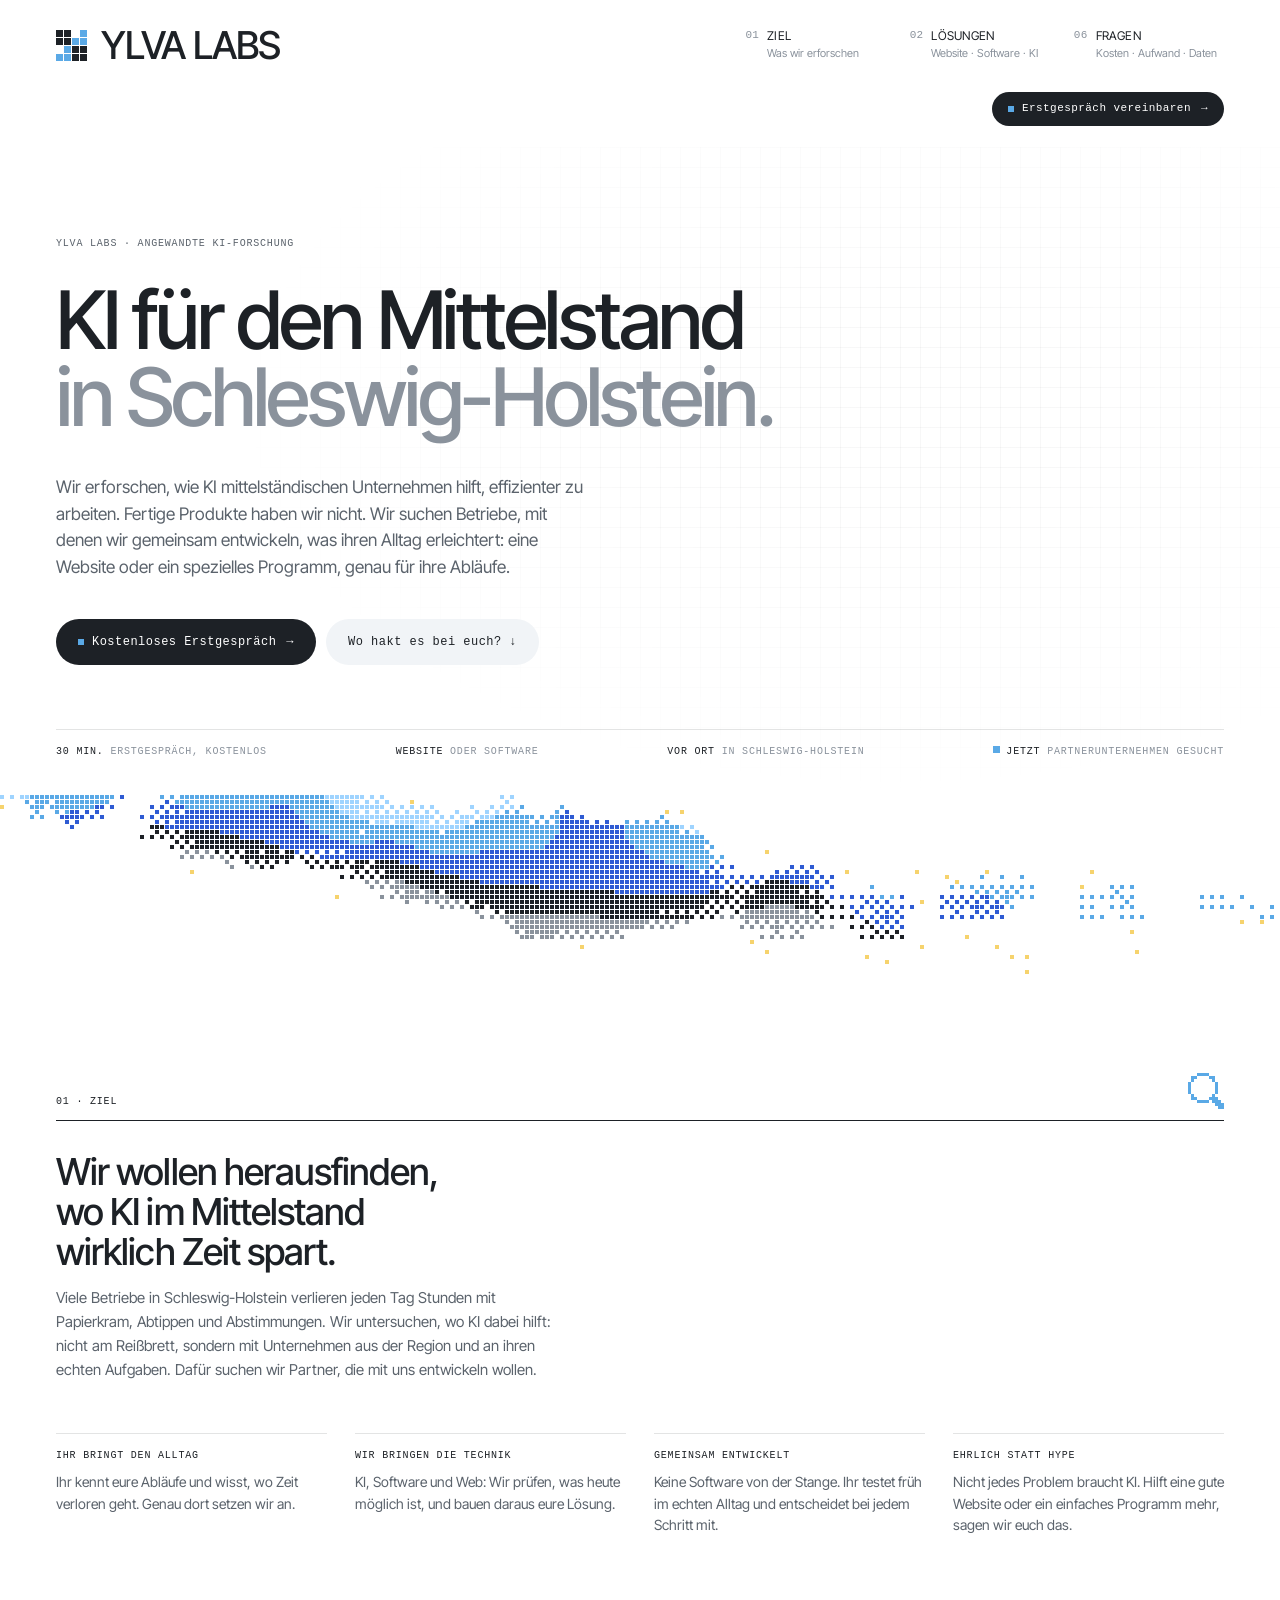
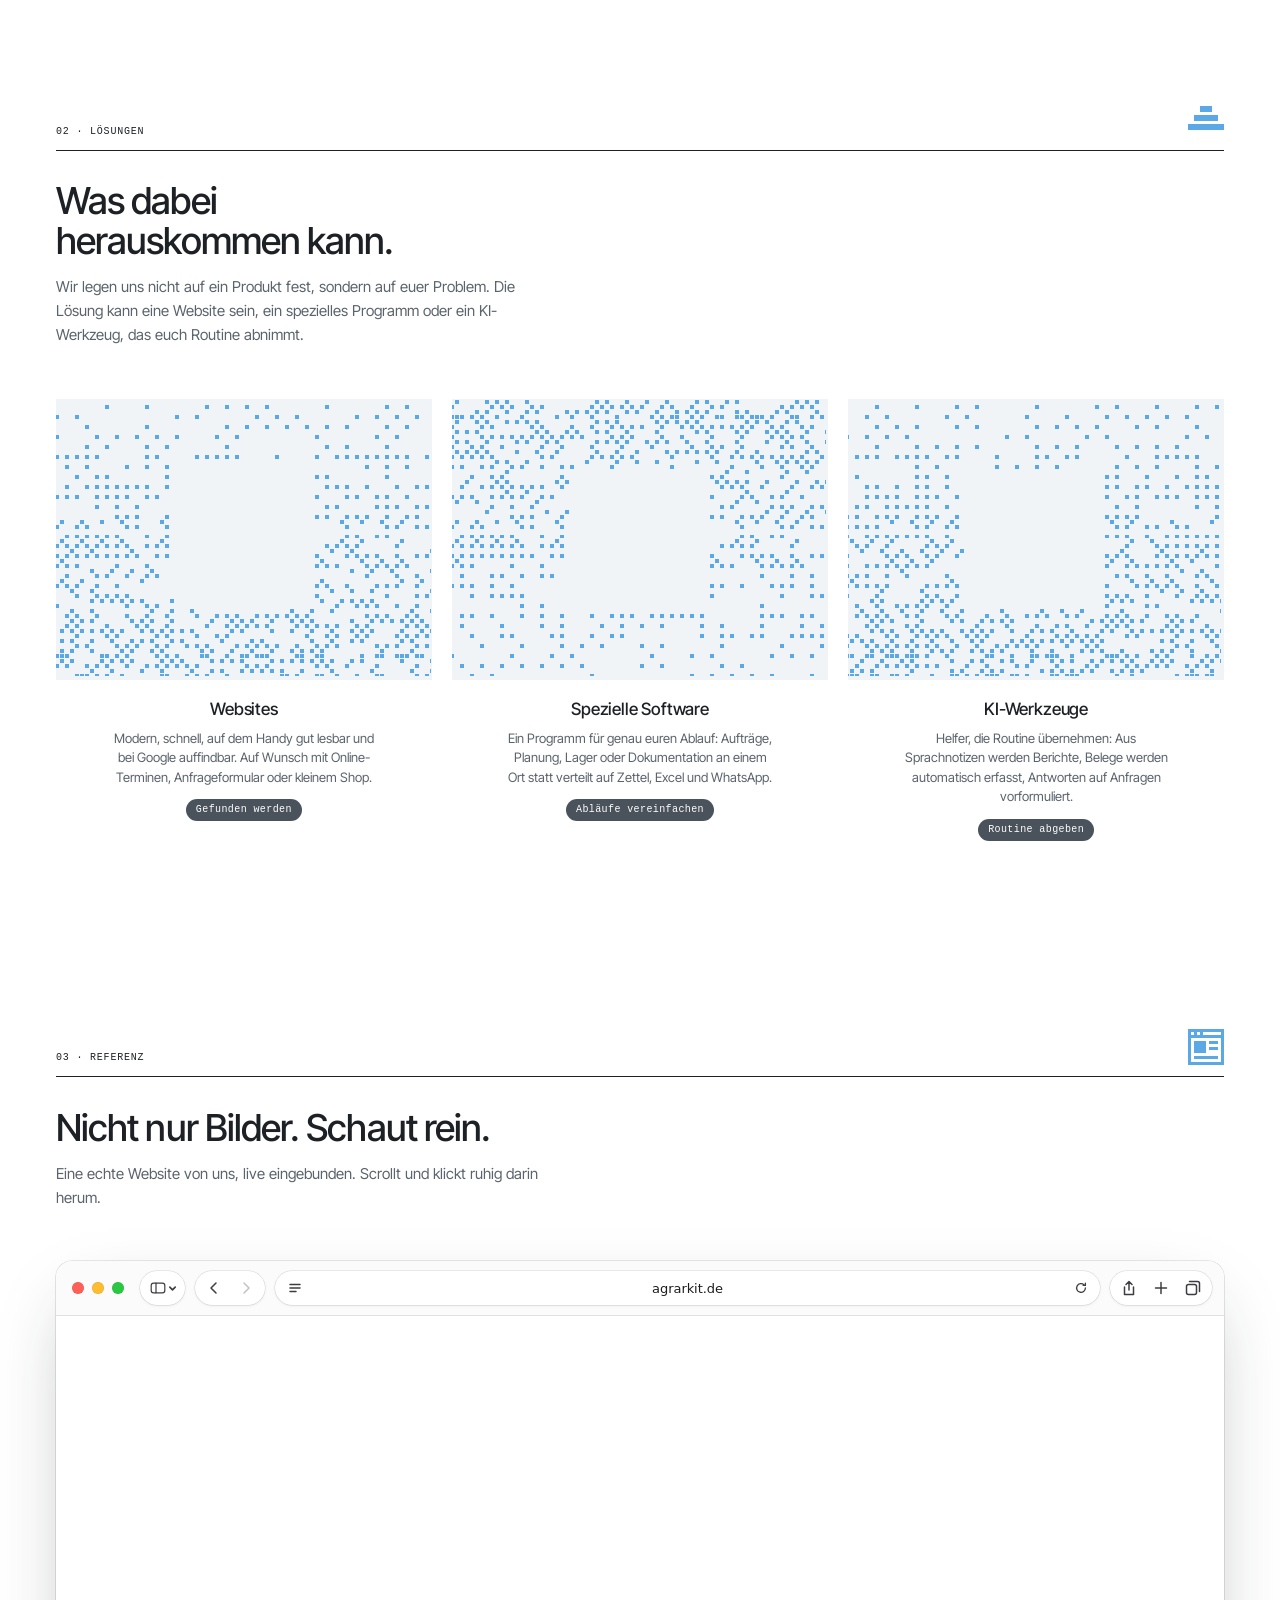
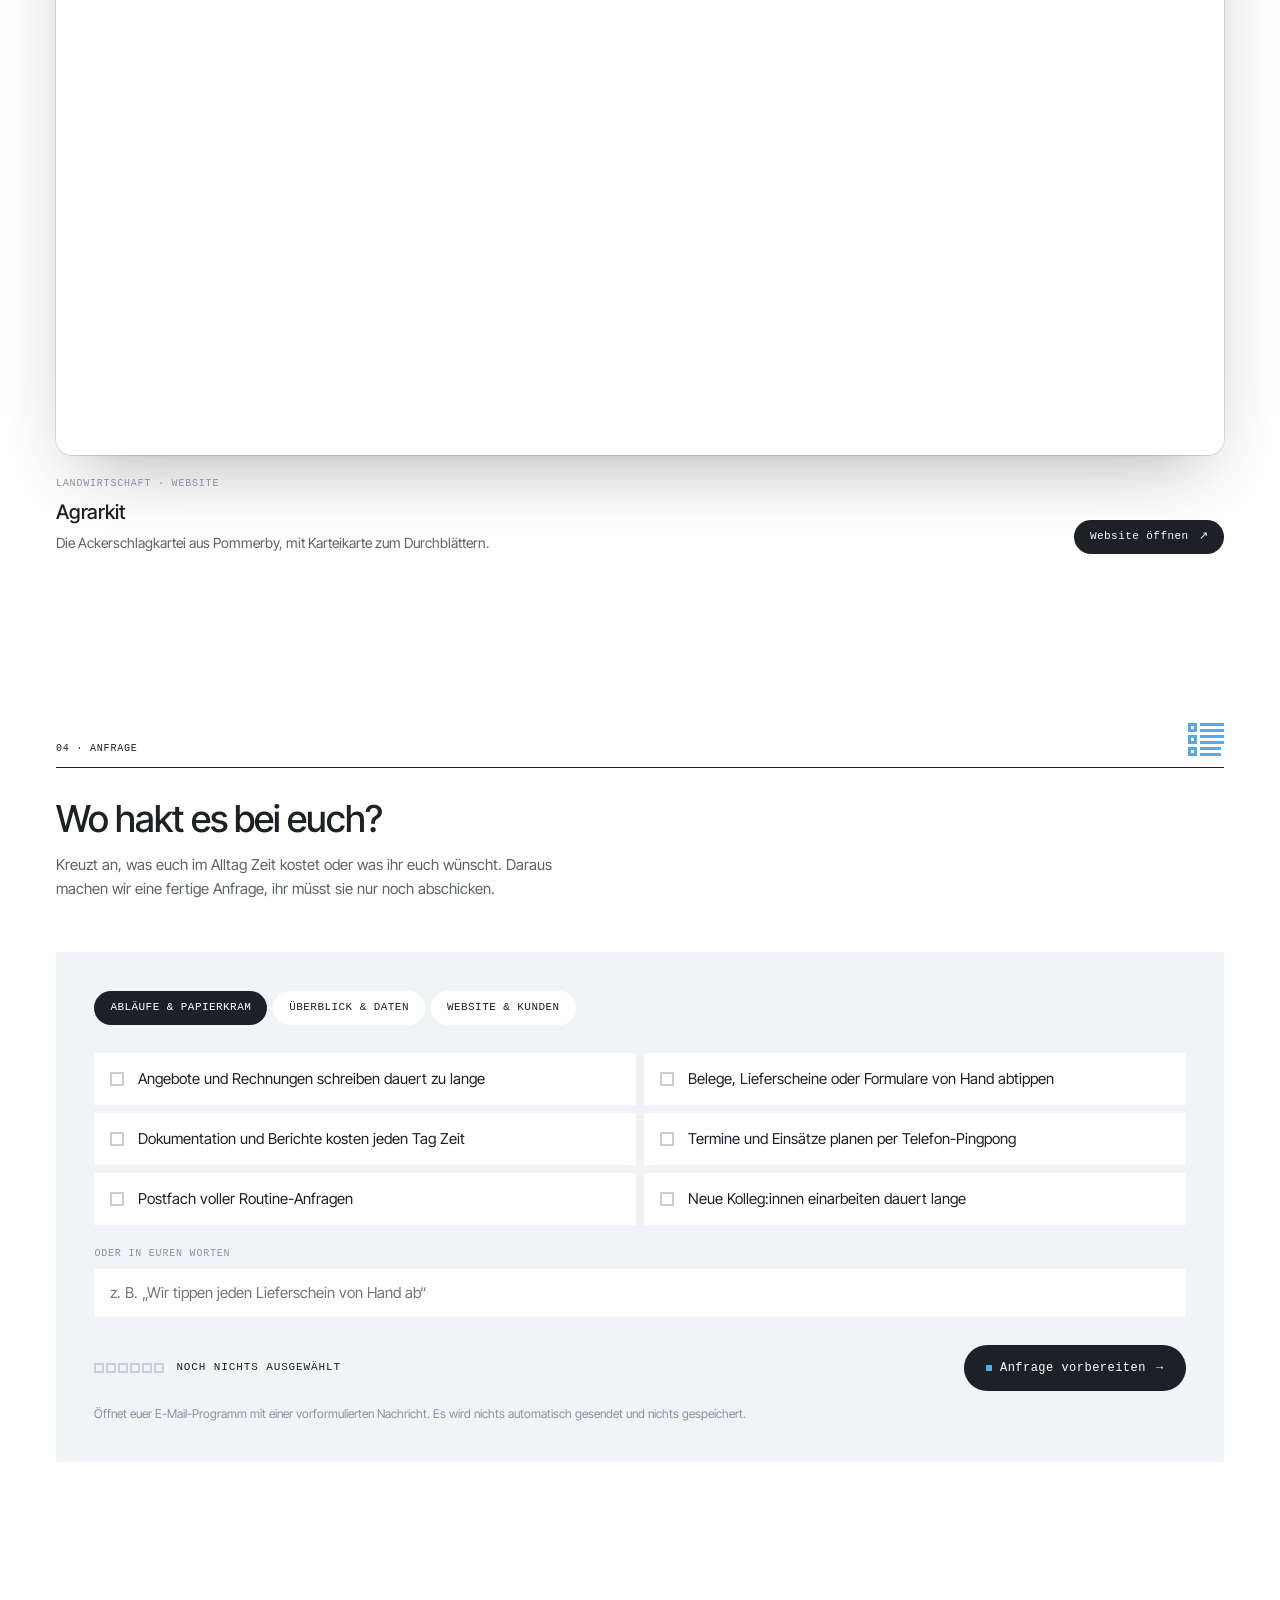
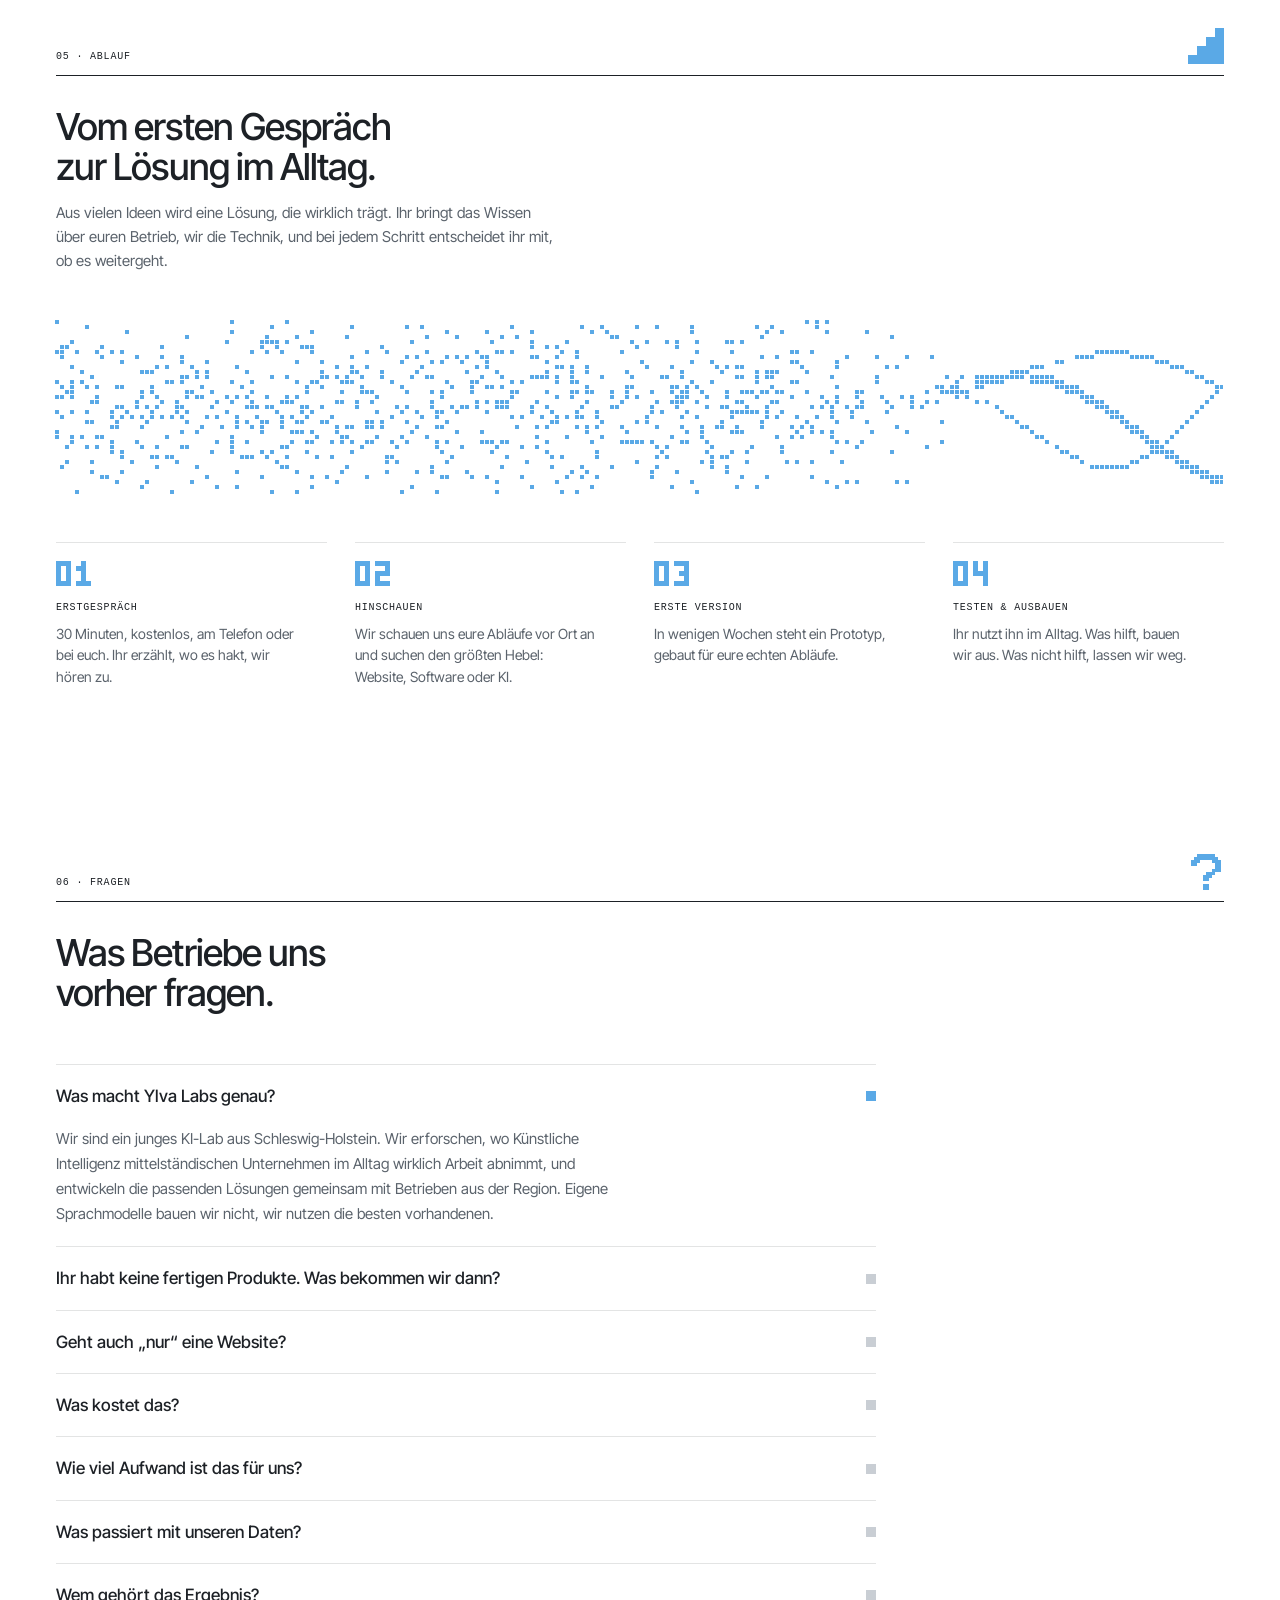
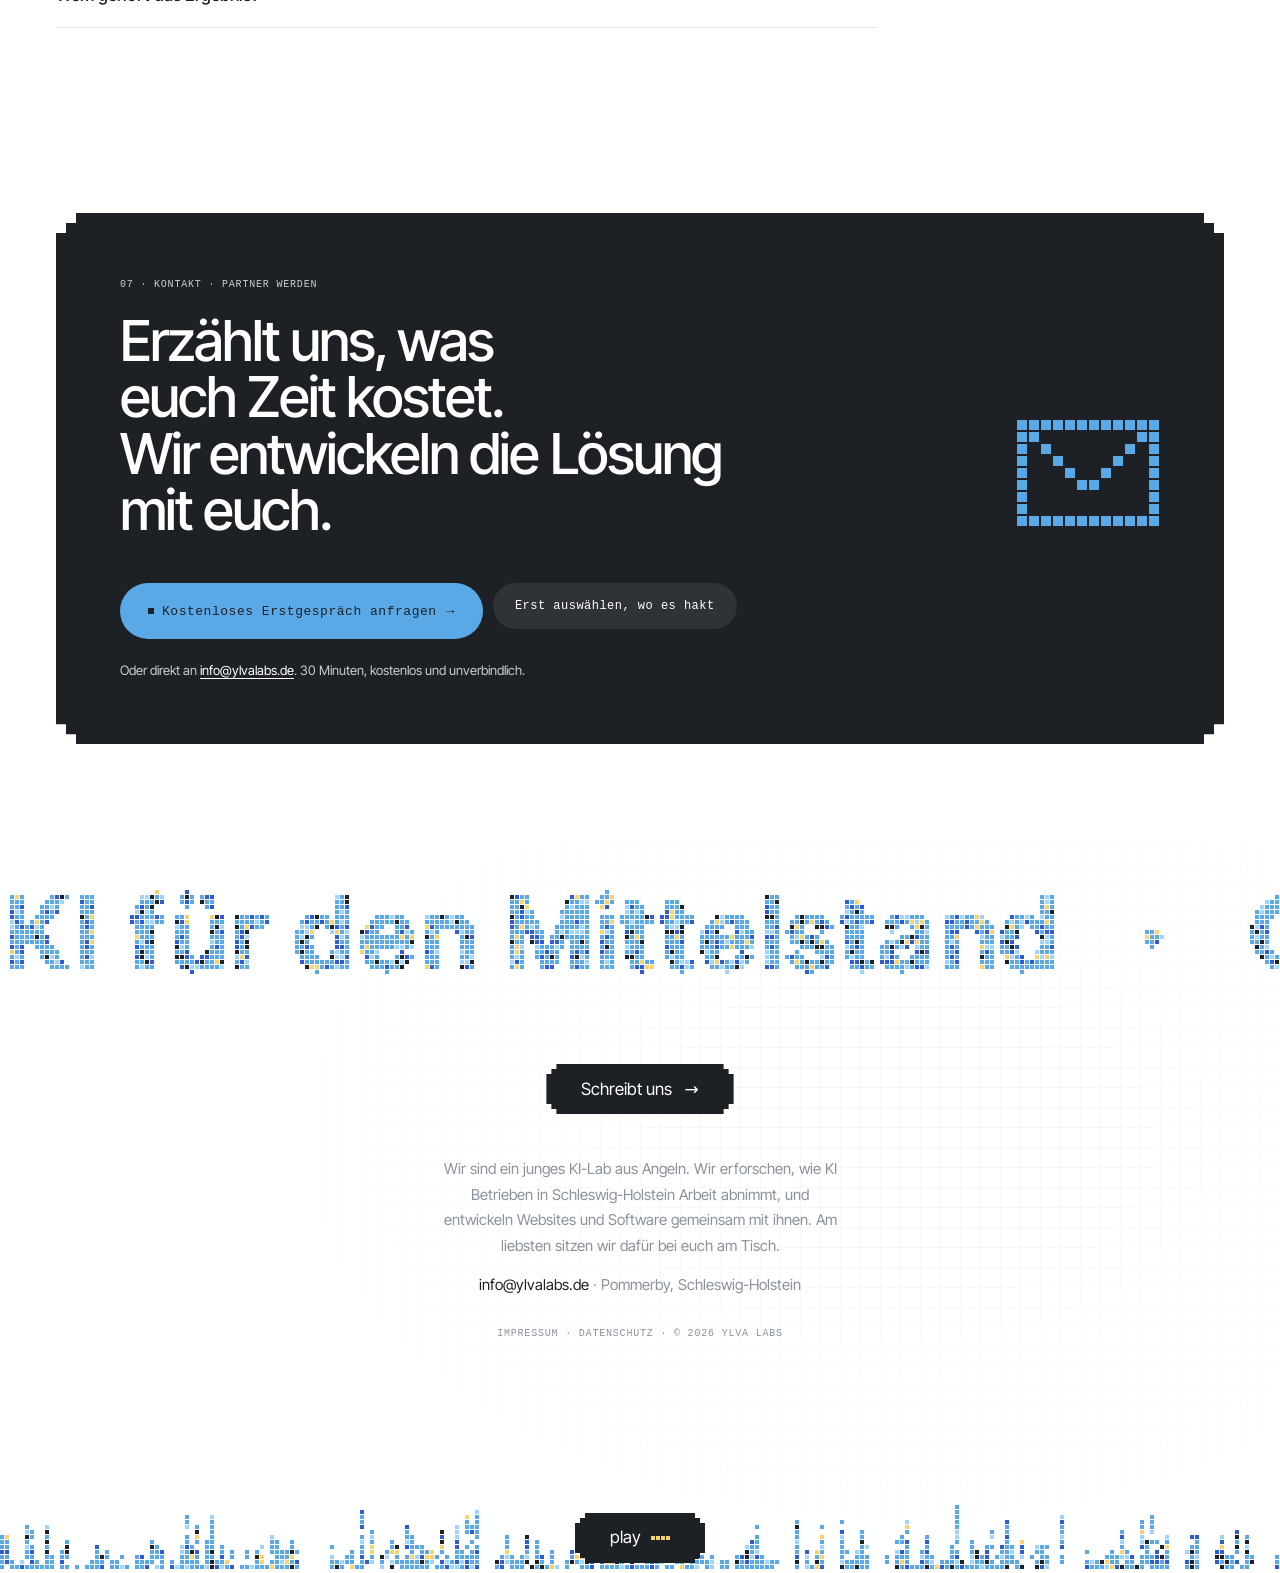
==== commit e6a49d95: "Reposition site around AI research for Mittelstand efficiency The page now says up front what Ylva L" ====
--- a/index.html
+++ b/index.html
@@ -3,10 +3,10 @@
 <head>
 <meta charset="utf-8">
 <meta name="viewport" content="width=device-width, initial-scale=1">
-<title>Ylva Labs – Digitalisierung für Schleswig-Holstein</title>
-<meta name="description" content="Websites für Betriebe, Selbstständige und Vereine in Schleswig-Holstein: modern, mobil, bei Google auffindbar. Festpreis, vor Ort, kostenloses Erstgespräch.">
-<meta property="og:title" content="Ylva Labs – Digitalisierung für Schleswig-Holstein">
-<meta property="og:description" content="Websites für Betriebe aus Schleswig-Holstein. Persönlich vor Ort, zum Festpreis.">
+<title>Ylva Labs – KI für den Mittelstand in Schleswig-Holstein</title>
+<meta name="description" content="Wir erforschen, wie KI den Mittelstand in Schleswig-Holstein effizienter macht, und entwickeln gemeinsam mit Unternehmen Websites und spezielle Software.">
+<meta property="og:title" content="Ylva Labs – KI für den Mittelstand in Schleswig-Holstein">
+<meta property="og:description" content="Wir suchen Unternehmen aus Schleswig-Holstein, mit denen wir gemeinsam entwickeln: eine Website oder ein spezielles Programm, das den Alltag erleichtert.">
 <meta property="og:type" content="website">
 <meta property="og:site_name" content="Ylva Labs">
 <meta property="og:locale" content="de_DE">
@@ -23,13 +23,13 @@
 <link rel="apple-touch-icon" href="assets/icons/apple-touch-icon.png">
 <link rel="manifest" href="site.webmanifest">
 <link rel="stylesheet" href="assets/fonts/fonts.css">
-<link rel="stylesheet" href="assets/style.css?v=12">
+<link rel="stylesheet" href="assets/style.css?v=13">
 <script>document.documentElement.classList.replace('no-js','js')</script>
 <script type="application/ld+json">
-{"@context":"https://schema.org","@type":"Organization","name":"Ylva Labs","url":"https://ylvalabs.de/","email":"info@ylvalabs.de","slogan":"Digitalisierung für Schleswig-Holstein.","description":"Websites und Digitalisierung für Betriebe, Selbstständige und Vereine in Schleswig-Holstein.","areaServed":{"@type":"State","name":"Schleswig-Holstein"},"knowsAbout":["Webdesign","Websites","Suchmaschinenoptimierung","Digitalisierung","Künstliche Intelligenz"]}
+{"@context":"https://schema.org","@type":"Organization","name":"Ylva Labs","url":"https://ylvalabs.de/","email":"info@ylvalabs.de","slogan":"KI für den Mittelstand in Schleswig-Holstein.","description":"KI-Lab aus Schleswig-Holstein: Wir erforschen, wie Künstliche Intelligenz mittelständische Unternehmen effizienter macht, und entwickeln gemeinsam mit ihnen Websites und spezielle Software.","areaServed":{"@type":"State","name":"Schleswig-Holstein"},"knowsAbout":["Künstliche Intelligenz","Prozessautomatisierung","Individualsoftware","Webentwicklung","Digitalisierung"]}
 </script>
 </head>
-<!-- The contact address lives here once; every mailto link and the problem finder use it. -->
+<!-- The contact address lives here once; every mailto link and the finder use it. -->
 <body data-contact="info@ylvalabs.de">
 <a class="skip" href="#main">Zum Inhalt springen</a>
 <canvas class="px-progress" aria-hidden="true"></canvas>
@@ -38,9 +38,9 @@
   <div class="wrap top-grid">
     <a href="./" class="brand" aria-label="Ylva Labs, Startseite"><img class="brand-mark" src="assets/icons/mark.svg" alt="">Ylva Labs</a>
     <nav class="top-nav" aria-label="Hauptnavigation">
-      <a href="#referenzen"><span class="mono">01</span><span>Referenzen<small>Live ansehen</small></span></a>
-      <a href="#ablauf"><span class="mono">05</span><span>Ablauf<small>Vom Gespräch zur Website</small></span></a>
-      <a href="#fragen"><span class="mono">06</span><span>Fragen<small>Preis · Zeit · Pflege</small></span></a>
+      <a href="#ziel"><span class="mono">01</span><span>Ziel<small>Was wir erforschen</small></span></a>
+      <a href="#loesungen"><span class="mono">02</span><span>Lösungen<small>Website · Software · KI</small></span></a>
+      <a href="#fragen"><span class="mono">06</span><span>Fragen<small>Kosten · Aufwand · Daten</small></span></a>
     </nav>
     <div class="top-note">
       <a class="btn btn-go" href="#kontakt"><span class="btn-dot" aria-hidden="true"></span>Erstgespräch vereinbaren<span class="btn-arrow" aria-hidden="true">→</span></a>
@@ -52,18 +52,18 @@
   <!-- Hero: text first; the pixel organism grows in once below it, then rests -->
   <section class="hero-copy tex">
     <div class="wrap">
-      <span class="label hero-kicker">Ylva Labs · Websites &amp; digitale Werkzeuge</span>
-      <h1 class="hero-title">Digitali&shy;sierung <span class="hero-sub">für Schleswig-Holstein.</span></h1>
-      <p class="hero-lead">Wir bauen Websites für Betriebe, Selbstständige und Vereine aus Schleswig-Holstein: modern, schnell, auf dem Handy gut lesbar und bei Google auffindbar. Persönlich vor Ort, zu einem festen Preis.</p>
+      <span class="label hero-kicker">Ylva Labs · Angewandte KI-Forschung</span>
+      <h1 class="hero-title">KI für den Mittelstand <span class="hero-sub">in Schleswig-Holstein.</span></h1>
+      <p class="hero-lead">Wir erforschen, wie KI mittelständischen Unternehmen hilft, effizienter zu arbeiten. Fertige Produkte haben wir nicht. Wir suchen Betriebe, mit denen wir gemeinsam entwickeln, was ihren Alltag erleichtert: eine Website oder ein spezielles Programm, genau für ihre Abläufe.</p>
       <div class="hero-ctas">
         <a class="btn btn-go btn-lg" href="#kontakt"><span class="btn-dot" aria-hidden="true"></span>Kostenloses Erstgespräch<span class="btn-arrow" aria-hidden="true">→</span></a>
-        <a class="btn ghost btn-lg" href="#website">Was braucht eure Website? ↓</a>
+        <a class="btn ghost btn-lg" href="#anfrage">Wo hakt es bei euch? ↓</a>
       </div>
       <ul class="hero-facts label">
         <li><b>30 Min.</b> Erstgespräch, kostenlos</li>
-        <li><b>Festpreis</b> vorher schriftlich</li>
-        <li><b>Online</b> in wenigen Wochen</li>
-        <li><i class="dot-px" aria-hidden="true"></i><b>Vor Ort</b> im Norden</li>
+        <li><b>Website</b> oder Software</li>
+        <li><b>Vor Ort</b> in Schleswig-Holstein</li>
+        <li><i class="dot-px" aria-hidden="true"></i><b>Jetzt</b> Partnerunternehmen gesucht</li>
       </ul>
     </div>
   </section>
@@ -71,11 +71,61 @@
     <canvas data-scene="hero"></canvas>
   </div>
 
+  <!-- Goal: what we research and how we work with partner companies -->
+  <section class="split" id="ziel">
+    <div class="wrap">
+      <header class="sec-head reveal">
+        <div class="sec-rule"><span class="label">01 · Ziel</span><span class="sec-mark px-pop" data-bitmap="lupe" aria-hidden="true"></span></div>
+        <h2>Wir wollen herausfinden, wo KI im Mittelstand wirklich Zeit spart.</h2>
+        <p>Viele Betriebe in Schleswig-Holstein verlieren jeden Tag Stunden mit Papierkram, Abtippen und Abstimmungen. Wir untersuchen, wo KI dabei hilft: nicht am Reißbrett, sondern mit Unternehmen aus der Region und an ihren echten Aufgaben. Dafür suchen wir Partner, die mit uns entwickeln wollen.</p>
+      </header>
+      <div class="reveal">
+        <ul class="offer">
+          <li><span class="label">Ihr bringt den Alltag</span><p>Ihr kennt eure Abläufe und wisst, wo Zeit verloren geht. Genau dort setzen wir an.</p></li>
+          <li><span class="label">Wir bringen die Technik</span><p>KI, Software und Web: Wir prüfen, was heute möglich ist, und bauen daraus eure Lösung.</p></li>
+          <li><span class="label">Gemeinsam entwickelt</span><p>Keine Software von der Stange. Ihr testet früh im echten Alltag und entscheidet bei jedem Schritt mit.</p></li>
+          <li><span class="label">Ehrlich statt Hype</span><p>Nicht jedes Problem braucht KI. Hilft eine gute Website oder ein einfaches Programm mehr, sagen wir euch das.</p></li>
+        </ul>
+      </div>
+    </div>
+  </section>
+
+  <!-- Solutions: what a partnership can produce -->
+  <section class="intro" id="loesungen">
+    <div class="wrap">
+      <header class="sec-head reveal">
+        <div class="sec-rule"><span class="label">02 · Lösungen</span><span class="sec-mark px-pop" data-bitmap="stapel" aria-hidden="true"></span></div>
+        <h2>Was dabei herauskommen kann.</h2>
+        <p>Wir legen uns nicht auf ein Produkt fest, sondern auf euer Problem. Die Lösung kann eine Website sein, ein spezielles Programm oder ein KI-Werkzeug, das euch Routine abnimmt.</p>
+      </header>
+      <div class="cards">
+        <article class="card reveal">
+          <div class="card-art"><canvas data-scene="art" data-icon="fenster"></canvas></div>
+          <h3>Websites</h3>
+          <p>Modern, schnell, auf dem Handy gut lesbar und bei Google auffindbar. Auf Wunsch mit Online-Terminen, Anfrageformular oder kleinem Shop.</p>
+          <span class="pill dark">Gefunden werden</span>
+        </article>
+        <article class="card reveal">
+          <div class="card-art"><canvas data-scene="art" data-icon="zahnrad" data-dither="down"></canvas></div>
+          <h3>Spezielle Software</h3>
+          <p>Ein Programm für genau euren Ablauf: Aufträge, Planung, Lager oder Dokumentation an einem Ort statt verteilt auf Zettel, Excel und WhatsApp.</p>
+          <span class="pill dark">Abläufe vereinfachen</span>
+        </article>
+        <article class="card reveal">
+          <div class="card-art"><canvas data-scene="art" data-icon="funke"></canvas></div>
+          <h3>KI-Werkzeuge</h3>
+          <p>Helfer, die Routine übernehmen: Aus Sprachnotizen werden Berichte, Belege werden automatisch erfasst, Antworten auf Anfragen vorformuliert.</p>
+          <span class="pill dark">Routine abgeben</span>
+        </article>
+      </div>
+    </div>
+  </section>
+
   <!-- Portfolio: live site in a Safari window (screenshot on phones) -->
   <section class="showcase" id="referenzen">
     <div class="wrap">
       <header class="sec-head reveal">
-        <div class="sec-rule"><span class="label">01 · Referenzen</span><span class="sec-mark px-pop" data-bitmap="fenster" aria-hidden="true"></span></div>
+        <div class="sec-rule"><span class="label">03 · Referenz</span><span class="sec-mark px-pop" data-bitmap="fenster" aria-hidden="true"></span></div>
         <h2>Nicht nur Bilder. Schaut rein.</h2>
         <p>Eine echte Website von uns, live eingebunden. Scrollt und klickt ruhig darin herum.</p>
       </header>
@@ -109,103 +159,55 @@
     </div>
   </section>
 
-  <!-- Packages -->
-  <section class="intro" id="pakete">
-    <div class="wrap">
-      <header class="sec-head reveal">
-        <div class="sec-rule"><span class="label">02 · Pakete</span><span class="sec-mark px-pop" data-bitmap="stapel" aria-hidden="true"></span></div>
-        <h2>Drei Größen, ein Anspruch: eine Website, die zu eurem Betrieb passt und neue Kunden bringt.</h2>
-      </header>
-      <div class="cards">
-        <article class="card reveal">
-          <div class="card-art"><canvas data-scene="art" data-icon="pin"></canvas></div>
-          <h3>Visitenkarte</h3>
-          <p>Eine Seite mit allem Wichtigen: Leistungen, Öffnungszeiten, Anfahrt und Kontakt. Ideal für den schnellen Start.</p>
-          <span class="pill dark">Festpreis</span>
-        </article>
-        <article class="card reveal">
-          <div class="card-art"><canvas data-scene="art" data-icon="fenster" data-dither="down"></canvas></div>
-          <h3>Betriebs-Website</h3>
-          <p>Mehrere Seiten für Leistungen, Team, Referenzen und Jobs. Mit Texten, die wir gemeinsam mit euch schreiben.</p>
-          <span class="pill dark">Festpreis</span>
-        </article>
-        <article class="card reveal">
-          <div class="card-art"><canvas data-scene="art" data-icon="blitz"></canvas></div>
-          <h3>Website mit Extras</h3>
-          <p>Dazu Online-Termine, Anfrageformulare, Speisekarte oder ein kleiner Shop, den ihr selbst pflegen könnt.</p>
-          <span class="pill dark">Festpreis</span>
-        </article>
-      </div>
-    </div>
-  </section>
-
-  <!-- Offer -->
-  <section class="split" id="angebot">
-    <div class="wrap">
-      <header class="sec-head reveal">
-        <div class="sec-rule"><span class="label">03 · Angebot</span><span class="sec-mark px-pop" data-bitmap="haken" aria-hidden="true"></span></div>
-        <h2>Was ihr bei uns bekommt.</h2>
-      </header>
-      <div class="reveal">
-        <ul class="offer">
-          <li><span class="label">Fester Preis</span><p>Ihr wisst vorher, was es kostet. Schriftlich, ohne versteckte Kosten.</p></li>
-          <li><span class="label">Handy &amp; Google</span><p>Schnell, auf jedem Gerät gut lesbar und so gebaut, dass Kunden euch finden.</p></li>
-          <li><span class="label">Rundum erledigt</span><p>Domain, Hosting, Impressum und Datenschutz richten wir mit euch ein. Kein IT-Wissen nötig.</p></li>
-          <li><span class="label">Persönlich vor Ort</span><p>Wir kommen vorbei und bleiben auch nach dem Livegang erreichbar.</p></li>
-        </ul>
-      </div>
-    </div>
-  </section>
-
-  <!-- Website finder: the main conversion element -->
-  <section class="finder" id="website">
+  <!-- Finder: pick what costs time or what you wish for, get a pre-written enquiry (the main conversion element) -->
+  <section class="finder" id="anfrage">
     <div class="wrap">
       <header class="sec-head reveal">
         <div class="sec-rule"><span class="label">04 · Anfrage</span><span class="sec-mark px-pop" data-bitmap="liste" aria-hidden="true"></span></div>
-        <h2>Was braucht eure Website?</h2>
-        <p>Wählt aus, wo ihr gerade steht und was euch wichtig ist. Daraus machen wir eine fertige Anfrage, ihr müsst sie nur noch abschicken.</p>
+        <h2>Wo hakt es bei euch?</h2>
+        <p>Kreuzt an, was euch im Alltag Zeit kostet oder was ihr euch wünscht. Daraus machen wir eine fertige Anfrage, ihr müsst sie nur noch abschicken.</p>
       </header>
 
       <form class="finder-box reveal" id="finder" onsubmit="return false">
-        <div class="tabs" role="tablist" aria-label="Ausgangslage">
-          <button type="button" role="tab" aria-selected="true" data-branche="Noch keine Website">Noch keine Website</button>
-          <button type="button" role="tab" aria-selected="false" data-branche="Website ist veraltet">Website ist veraltet</button>
-          <button type="button" role="tab" aria-selected="false" data-branche="Website soll mehr können">Soll mehr können</button>
-        </div>
-
-        <fieldset class="pains" data-for="Noch keine Website">
-          <legend class="sr-only">Wünsche für eine neue Website</legend>
+        <div class="tabs" role="tablist" aria-label="Thema">
+          <button type="button" role="tab" aria-selected="true" data-branche="Abläufe und Papierkram">Abläufe &amp; Papierkram</button>
+          <button type="button" role="tab" aria-selected="false" data-branche="Überblick und Daten">Überblick &amp; Daten</button>
+          <button type="button" role="tab" aria-selected="false" data-branche="Website und Kunden">Website &amp; Kunden</button>
+        </div>
+
+        <fieldset class="pains" data-for="Abläufe und Papierkram">
+          <legend class="sr-only">Zeitfresser in Abläufen und Papierkram</legend>
+          <label><input type="checkbox" value="Angebote und Rechnungen schreiben dauert zu lange"><span>Angebote und Rechnungen schreiben dauert zu lange</span></label>
+          <label><input type="checkbox" value="Belege, Lieferscheine oder Formulare von Hand abtippen"><span>Belege, Lieferscheine oder Formulare von Hand abtippen</span></label>
+          <label><input type="checkbox" value="Dokumentation und Berichte kosten jeden Tag Zeit"><span>Dokumentation und Berichte kosten jeden Tag Zeit</span></label>
+          <label><input type="checkbox" value="Termine und Einsätze planen per Telefon-Pingpong"><span>Termine und Einsätze planen per Telefon-Pingpong</span></label>
+          <label><input type="checkbox" value="Postfach voller Routine-Anfragen"><span>Postfach voller Routine-Anfragen</span></label>
+          <label><input type="checkbox" value="Neue Kolleg:innen einarbeiten dauert lange"><span>Neue Kolleg:innen einarbeiten dauert lange</span></label>
+        </fieldset>
+        <fieldset class="pains" data-for="Überblick und Daten" hidden>
+          <legend class="sr-only">Probleme mit Überblick und Daten</legend>
+          <label><input type="checkbox" value="Infos liegen verstreut auf Zetteln, in Excel und WhatsApp"><span>Infos liegen verstreut auf Zetteln, in Excel und WhatsApp</span></label>
+          <label><input type="checkbox" value="Unsere Programme passen nicht zusammen"><span>Unsere Programme passen nicht zusammen</span></label>
+          <label><input type="checkbox" value="Kein schneller Überblick über Aufträge, Lager oder Auslastung"><span>Kein schneller Überblick über Aufträge, Lager oder Auslastung</span></label>
+          <label><input type="checkbox" value="Wissen steckt in wenigen Köpfen"><span>Wissen steckt in wenigen Köpfen</span></label>
+          <label><input type="checkbox" value="Auswertungen und Nachweise mühsam zusammensuchen"><span>Auswertungen und Nachweise mühsam zusammensuchen</span></label>
+          <label><input type="checkbox" value="Wir bräuchten ein eigenes Programm für unseren Ablauf"><span>Wir bräuchten ein eigenes Programm für unseren Ablauf</span></label>
+        </fieldset>
+        <fieldset class="pains" data-for="Website und Kunden" hidden>
+          <legend class="sr-only">Wünsche rund um Website und Kunden</legend>
+          <label><input type="checkbox" value="Wir haben noch keine Website"><span>Wir haben noch keine Website</span></label>
+          <label><input type="checkbox" value="Unsere Website ist veraltet oder schlecht auf dem Handy"><span>Unsere Website ist veraltet oder schlecht auf dem Handy</span></label>
           <label><input type="checkbox" value="Kunden sollen uns bei Google finden"><span>Kunden sollen uns bei Google finden</span></label>
-          <label><input type="checkbox" value="Leistungen, Öffnungszeiten und Kontakt auf einen Blick"><span>Leistungen, Öffnungszeiten und Kontakt auf einen Blick</span></label>
-          <label><input type="checkbox" value="Eigene Domain und E-Mail-Adresse"><span>Eigene Domain und E-Mail-Adresse</span></label>
-          <label><input type="checkbox" value="Fotos von Betrieb, Team und Arbeiten zeigen"><span>Fotos von Betrieb, Team und Arbeiten zeigen</span></label>
+          <label><input type="checkbox" value="Online-Termine oder Anfrageformular"><span>Online-Termine oder Anfrageformular</span></label>
           <label><input type="checkbox" value="Neue Mitarbeitende oder Azubis gewinnen"><span>Neue Mitarbeitende oder Azubis gewinnen</span></label>
-          <label><input type="checkbox" value="Google-Unternehmensprofil einrichten"><span>Google-Unternehmensprofil einrichten</span></label>
+          <label><input type="checkbox" value="Kleiner Online-Shop oder Bestellungen"><span>Kleiner Online-Shop oder Bestellungen</span></label>
         </fieldset>
-        <fieldset class="pains" data-for="Website ist veraltet" hidden>
-          <legend class="sr-only">Probleme mit der bestehenden Website</legend>
-          <label><input type="checkbox" value="Sieht auf dem Handy schlecht aus"><span>Sieht auf dem Handy schlecht aus</span></label>
-          <label><input type="checkbox" value="Inhalte sind nicht mehr aktuell"><span>Inhalte sind nicht mehr aktuell</span></label>
-          <label><input type="checkbox" value="Lädt langsam"><span>Lädt langsam</span></label>
-          <label><input type="checkbox" value="Wir können sie selbst nicht ändern"><span>Wir können sie selbst nicht ändern</span></label>
-          <label><input type="checkbox" value="Kaum Anfragen über die Website"><span>Kaum Anfragen über die Website</span></label>
-          <label><input type="checkbox" value="Bei Google schlecht zu finden"><span>Bei Google schlecht zu finden</span></label>
-        </fieldset>
-        <fieldset class="pains" data-for="Website soll mehr können" hidden>
-          <legend class="sr-only">Zusätzliche Funktionen</legend>
-          <label><input type="checkbox" value="Online-Terminbuchung"><span>Online-Terminbuchung</span></label>
-          <label><input type="checkbox" value="Kontakt- oder Anfrageformular"><span>Kontakt- oder Anfrageformular</span></label>
-          <label><input type="checkbox" value="Speisekarte, Preisliste oder Angebote selbst pflegen"><span>Speisekarte, Preisliste oder Angebote selbst pflegen</span></label>
-          <label><input type="checkbox" value="Kleiner Online-Shop oder Bestellungen"><span>Kleiner Online-Shop oder Bestellungen</span></label>
-          <label><input type="checkbox" value="Stellenanzeigen und Bewerbungen"><span>Stellenanzeigen und Bewerbungen</span></label>
-          <label><input type="checkbox" value="Mehrsprachig (z. B. Dänisch, Englisch)"><span>Mehrsprachig (z.&nbsp;B. Dänisch, Englisch)</span></label>
-        </fieldset>
-
-        <label class="other"><span class="label">Oder in euren Worten</span><input type="text" id="finder-other" placeholder="z. B. „Wir brauchen eine Seite für unsere Ferienwohnungen“" maxlength="200"></label>
+
+        <label class="other"><span class="label">Oder in euren Worten</span><input type="text" id="finder-other" placeholder="z. B. „Wir tippen jeden Lieferschein von Hand ab“" maxlength="200"></label>
 
         <div class="finder-foot">
           <div class="finder-count" aria-live="polite"><span class="count-px" id="finder-px" aria-hidden="true"></span><span id="finder-count">Noch nichts ausgewählt</span></div>
-          <a class="btn btn-go btn-lg" id="finder-send" href="mailto:info@ylvalabs.de?subject=Website-Anfrage"><span class="btn-dot" aria-hidden="true"></span><span class="btn-text">Anfrage vorbereiten</span><span class="btn-arrow" aria-hidden="true">→</span></a>
+          <a class="btn btn-go btn-lg" id="finder-send" href="mailto:info@ylvalabs.de?subject=Anfrage%20Zusammenarbeit"><span class="btn-dot" aria-hidden="true"></span><span class="btn-text">Anfrage vorbereiten</span><span class="btn-arrow" aria-hidden="true">→</span></a>
         </div>
         <p class="finder-note">Öffnet euer E-Mail-Programm mit einer vorformulierten Nachricht. Es wird nichts automatisch gesendet und nichts gespeichert.</p>
       </form>
@@ -217,15 +219,15 @@
     <div class="wrap">
       <header class="sec-head reveal">
         <div class="sec-rule"><span class="label">05 · Ablauf</span><span class="sec-mark px-pop" data-bitmap="stufen" aria-hidden="true"></span></div>
-        <h2>Vom ersten Gespräch zur fertigen Website.</h2>
-        <p>Ihr erzählt uns, was euren Betrieb ausmacht. Den Rest übernehmen wir und ihr entscheidet bei jedem Schritt mit.</p>
+        <h2>Vom ersten Gespräch zur Lösung im Alltag.</h2>
+        <p>Aus vielen Ideen wird eine Lösung, die wirklich trägt. Ihr bringt das Wissen über euren Betrieb, wir die Technik, und bei jedem Schritt entscheidet ihr mit, ob es weitergeht.</p>
       </header>
       <div class="viz viz-flow" aria-hidden="true"><canvas data-scene="flow"></canvas></div>
       <ol class="steps">
-        <li class="reveal"><span class="step-num px-pop" data-px="5" data-digits="01" aria-hidden="true"></span><span class="label">Erstgespräch</span><p>30 Minuten, kostenlos, am Telefon oder bei euch. Danach bekommt ihr ein Angebot zum Festpreis.</p></li>
-        <li class="reveal"><span class="step-num px-pop" data-px="5" data-digits="02" aria-hidden="true"></span><span class="label">Entwurf</span><p>Wir sammeln Texte und Fotos mit euch und zeigen einen ersten Entwurf.</p></li>
-        <li class="reveal"><span class="step-num px-pop" data-px="5" data-digits="03" aria-hidden="true"></span><span class="label">Feinschliff</span><p>Ihr sagt, was noch nicht passt. Wir passen an, bis ihr zufrieden seid.</p></li>
-        <li class="reveal"><span class="step-num px-pop" data-px="5" data-digits="04" aria-hidden="true"></span><span class="label">Online</span><p>Die Website geht live. Auf Wunsch kümmern wir uns auch danach um Pflege und Updates.</p></li>
+        <li class="reveal"><span class="step-num px-pop" data-px="5" data-digits="01" aria-hidden="true"></span><span class="label">Erstgespräch</span><p>30 Minuten, kostenlos, am Telefon oder bei euch. Ihr erzählt, wo es hakt, wir hören zu.</p></li>
+        <li class="reveal"><span class="step-num px-pop" data-px="5" data-digits="02" aria-hidden="true"></span><span class="label">Hinschauen</span><p>Wir schauen uns eure Abläufe vor Ort an und suchen den größten Hebel: Website, Software oder KI.</p></li>
+        <li class="reveal"><span class="step-num px-pop" data-px="5" data-digits="03" aria-hidden="true"></span><span class="label">Erste Version</span><p>In wenigen Wochen steht ein Prototyp, gebaut für eure echten Abläufe.</p></li>
+        <li class="reveal"><span class="step-num px-pop" data-px="5" data-digits="04" aria-hidden="true"></span><span class="label">Testen &amp; ausbauen</span><p>Ihr nutzt ihn im Alltag. Was hilft, bauen wir aus. Was nicht hilft, lassen wir weg.</p></li>
       </ol>
     </div>
   </section>
@@ -239,28 +241,32 @@
       </header>
       <div class="faq reveal">
         <details open>
-          <summary>Was kostet eine Website?</summary>
-          <p>Das hängt vom Umfang ab. Nach dem kostenlosen Erstgespräch bekommt ihr ein schriftliches Angebot zu einem festen Preis. Keine Stundenabrechnung, keine versteckten Kosten. Laufende Kosten für Domain und Hosting nennen wir euch vorher.</p>
-        </details>
-        <details>
-          <summary>Wie lange dauert es?</summary>
-          <p>Eine einfache Website ist meist in wenigen Wochen online. Am schnellsten geht es, wenn Texte und Fotos zügig bei uns sind. Dabei helfen wir euch.</p>
-        </details>
-        <details>
-          <summary>Was müssen wir liefern?</summary>
-          <p>Vor allem Wissen über euren Betrieb. Texte schreiben wir gemeinsam mit euch, und wenn Fotos fehlen, finden wir eine Lösung.</p>
-        </details>
-        <details>
-          <summary>Können wir die Website selbst ändern?</summary>
-          <p>Ja, wenn ihr das möchtet. Öffnungszeiten, Angebote oder Neuigkeiten könnt ihr dann selbst pflegen. Alternativ übernehmen wir die Pflege für euch.</p>
-        </details>
-        <details>
-          <summary>Wem gehört die Website?</summary>
-          <p>Euch. Domain, Inhalte und Zugänge laufen auf euren Namen. Wollt ihr später wechseln, nehmt ihr alles mit.</p>
-        </details>
-        <details>
-          <summary>Macht ihr nur Websites?</summary>
-          <p>Websites sind unser Einstieg. Außerdem entwickeln wir KI-Werkzeuge, die Betrieben Papierkram, Anfragen und Dokumentation abnehmen. Wenn ihr dazu Ideen habt, sprecht uns gern darauf an.</p>
+          <summary>Was macht Ylva Labs genau?</summary>
+          <p>Wir sind ein junges KI-Lab aus Schleswig-Holstein. Wir erforschen, wo Künstliche Intelligenz mittelständischen Unternehmen im Alltag wirklich Arbeit abnimmt, und entwickeln die passenden Lösungen gemeinsam mit Betrieben aus der Region. Eigene Sprachmodelle bauen wir nicht, wir nutzen die besten vorhandenen.</p>
+        </details>
+        <details>
+          <summary>Ihr habt keine fertigen Produkte. Was bekommen wir dann?</summary>
+          <p>Eine Lösung, die für euren Betrieb gebaut wird, statt Software von der Stange. Je nach Problem ist das eine Website, ein spezielles Programm oder ein KI-Werkzeug. Wir starten mit einer ersten Version, die ihr im Alltag testet. Was hilft, bauen wir aus. Was nicht hilft, lassen wir.</p>
+        </details>
+        <details>
+          <summary>Geht auch „nur“ eine Website?</summary>
+          <p>Klar. Websites bauen wir genauso gern: modern, auf dem Handy gut lesbar und bei Google auffindbar. Domain, Hosting, Impressum und Datenschutz richten wir mit euch ein. Oft zeigt sich im Gespräch dabei noch eine Stelle, an der ein Programm oder KI Zeit sparen kann.</p>
+        </details>
+        <details>
+          <summary>Was kostet das?</summary>
+          <p>Das Erstgespräch und unsere Einschätzung, was sich für euch lohnt, sind kostenlos. Danach bekommt ihr ein schriftliches Angebot zu einem festen Preis, ohne versteckte Kosten. Gemeinsam prüfen wir auch, ob Fördermittel infrage kommen, zum Beispiel über die WTSH.</p>
+        </details>
+        <details>
+          <summary>Wie viel Aufwand ist das für uns?</summary>
+          <p>Am Anfang ein Gespräch und ein Termin, bei dem wir uns eure Abläufe anschauen. Danach vor allem kurze Rückmeldungen, ob die Lösung im Alltag hilft. Die Entwicklung übernehmen wir, IT-Wissen braucht ihr nicht.</p>
+        </details>
+        <details>
+          <summary>Was passiert mit unseren Daten?</summary>
+          <p>Wir verwenden sie nur für euer Projekt und klären vorab schriftlich, welche Daten wo verarbeitet werden. Auf Wunsch setzen wir auf Anbieter mit Servern in der EU.</p>
+        </details>
+        <details>
+          <summary>Wem gehört das Ergebnis?</summary>
+          <p>Das legen wir vor dem Start schriftlich fest, damit es keine Überraschungen gibt. Bei Websites ist es einfach: Domain, Inhalte und Zugänge laufen auf euren Namen. Wollt ihr später wechseln, nehmt ihr alles mit.</p>
         </details>
       </div>
     </div>
@@ -271,11 +277,11 @@
     <div class="wrap">
       <div class="cta-card reveal">
         <div class="cta-copy">
-          <span class="label">07 · Kontakt · Erstgespräch</span>
-          <h2 class="cta-title">Erzählt uns von eurem Betrieb.<br>Wir bauen die Website dazu.</h2>
+          <span class="label">07 · Kontakt · Partner werden</span>
+          <h2 class="cta-title">Erzählt uns, was euch Zeit kostet.<br>Wir entwickeln die Lösung mit euch.</h2>
           <div class="cta-row">
-            <a class="btn btn-go btn-xl" data-mailto="Erstgespräch Website" href="mailto:info@ylvalabs.de?subject=Erstgespr%C3%A4ch%20Website"><span class="btn-dot" aria-hidden="true"></span>Kostenloses Erstgespräch anfragen<span class="btn-arrow" aria-hidden="true">→</span></a>
-            <a class="btn ghost btn-lg" href="#website">Erst Wünsche auswählen</a>
+            <a class="btn btn-go btn-xl" data-mailto="Erstgespräch Zusammenarbeit" href="mailto:info@ylvalabs.de?subject=Erstgespr%C3%A4ch%20Zusammenarbeit"><span class="btn-dot" aria-hidden="true"></span>Kostenloses Erstgespräch anfragen<span class="btn-arrow" aria-hidden="true">→</span></a>
+            <a class="btn ghost btn-lg" href="#anfrage">Erst auswählen, wo es hakt</a>
           </div>
           <p class="cta-note">Oder direkt an <a data-contact-text href="mailto:info@ylvalabs.de">info@ylvalabs.de</a>. 30 Minuten, kostenlos und unverbindlich.</p>
         </div>
@@ -287,11 +293,11 @@
 
 <footer class="foot tex">
   <div class="marquee" aria-hidden="true">
-    <canvas data-scene="marquee" data-text="Digitalisierung für Schleswig-Holstein   ·   Websites aus dem Norden   ·   "></canvas>
+    <canvas data-scene="marquee" data-text="KI für den Mittelstand   ·   Gemeinsam entwickelt in Schleswig-Holstein   ·   "></canvas>
   </div>
   <div class="wrap foot-inner">
-    <a class="btn-px btn-go" data-mailto="Website-Anfrage" href="mailto:info@ylvalabs.de?subject=Website-Anfrage">Schreibt uns<span class="btn-arrow" aria-hidden="true">→</span></a>
-    <p>Wir sind ein junges Digital-Lab aus Angeln und bauen Websites für Betriebe in ganz Schleswig-Holstein. Am liebsten sitzen wir dafür bei euch am Tisch.</p>
+    <a class="btn-px btn-go" data-mailto="Zusammenarbeit" href="mailto:info@ylvalabs.de?subject=Zusammenarbeit">Schreibt uns<span class="btn-arrow" aria-hidden="true">→</span></a>
+    <p>Wir sind ein junges KI-Lab aus Angeln. Wir erforschen, wie KI Betrieben in Schleswig-Holstein Arbeit abnimmt, und entwickeln Websites und Software gemeinsam mit ihnen. Am liebsten sitzen wir dafür bei euch am Tisch.</p>
     <p class="foot-contact"><a data-contact-text href="mailto:info@ylvalabs.de">info@ylvalabs.de</a> · Pommerby, Schleswig-Holstein</p>
     <p class="label"><a href="impressum.html">Impressum</a> · <a href="datenschutz.html">Datenschutz</a> · © <span id="year">2026</span> Ylva Labs</p>
   </div>
@@ -303,10 +309,10 @@
 
 <!-- Mobile: persistent call to action once the hero is out of view -->
 <div class="sticky-cta" id="sticky-cta" aria-hidden="true">
-  <span>Website für euren Betrieb?</span>
+  <span>Partnerunternehmen gesucht</span>
   <a class="btn btn-go" href="#kontakt" tabindex="-1">Erstgespräch<span class="btn-arrow" aria-hidden="true">→</span></a>
 </div>
 
-<script src="assets/main.js?v=12" defer></script>
+<script src="assets/main.js?v=13" defer></script>
 </body>
 </html>
--- a/assets/style.css
+++ b/assets/style.css
@@ -121,7 +121,7 @@
 .sec-rule .label{color:var(--ink)}
 .sec-mark{display:block;flex:none}
 .sec-mark svg{display:block;width:100%;height:auto}
-.sec-head h2{margin:0;max-width:22ch;font-weight:500;font-size:clamp(26px,2.9vw,40px);line-height:1.08;letter-spacing:-.025em}
+.sec-head h2{margin:0;max-width:22ch;font-weight:500;font-size:clamp(26px,2.9vw,40px);line-height:1.08;letter-spacing:-.025em;text-wrap:balance}
 .sec-head p{margin-top:14px;max-width:56ch;font-size:15px;line-height:1.6;color:var(--body)}
 
 /* ---------- Packages ---------- */
@@ -198,7 +198,7 @@
 .cta-card{--s:10px;position:relative;display:grid;grid-template-columns:1fr auto;align-items:center;gap:42px;padding:clamp(35px,5vw,84px);background:var(--ink);color:var(--paper);
   clip-path:polygon(0 calc(var(--s)*2),var(--s) calc(var(--s)*2),var(--s) var(--s),calc(var(--s)*2) var(--s),calc(var(--s)*2) 0,calc(100% - var(--s)*2) 0,calc(100% - var(--s)*2) var(--s),calc(100% - var(--s)) var(--s),calc(100% - var(--s)) calc(var(--s)*2),100% calc(var(--s)*2),100% calc(100% - var(--s)*2),calc(100% - var(--s)) calc(100% - var(--s)*2),calc(100% - var(--s)) calc(100% - var(--s)),calc(100% - var(--s)*2) calc(100% - var(--s)),calc(100% - var(--s)*2) 100%,calc(var(--s)*2) 100%,calc(var(--s)*2) calc(100% - var(--s)),var(--s) calc(100% - var(--s)),var(--s) calc(100% - var(--s)*2),0 calc(100% - var(--s)*2))}
 .cta-card .label{color:var(--grey-1);margin-bottom:21px}
-.cta-title{margin:0;font-weight:500;font-size:clamp(32px,4.4vw,64px);line-height:1;letter-spacing:-.035em;max-width:18ch}
+.cta-title{margin:0;font-weight:500;font-size:clamp(32px,4.4vw,64px);line-height:1;letter-spacing:-.035em;max-width:18ch;text-wrap:balance}
 .cta-row{display:flex;flex-wrap:wrap;gap:10px;margin-top:clamp(28px,3.5vw,49px)}
 .cta-card .btn-go{background:var(--px);color:var(--ink)}
 .cta-card .btn-go:hover{background:var(--paper);box-shadow:0 10px 30px -10px rgba(90,169,230,.8)}
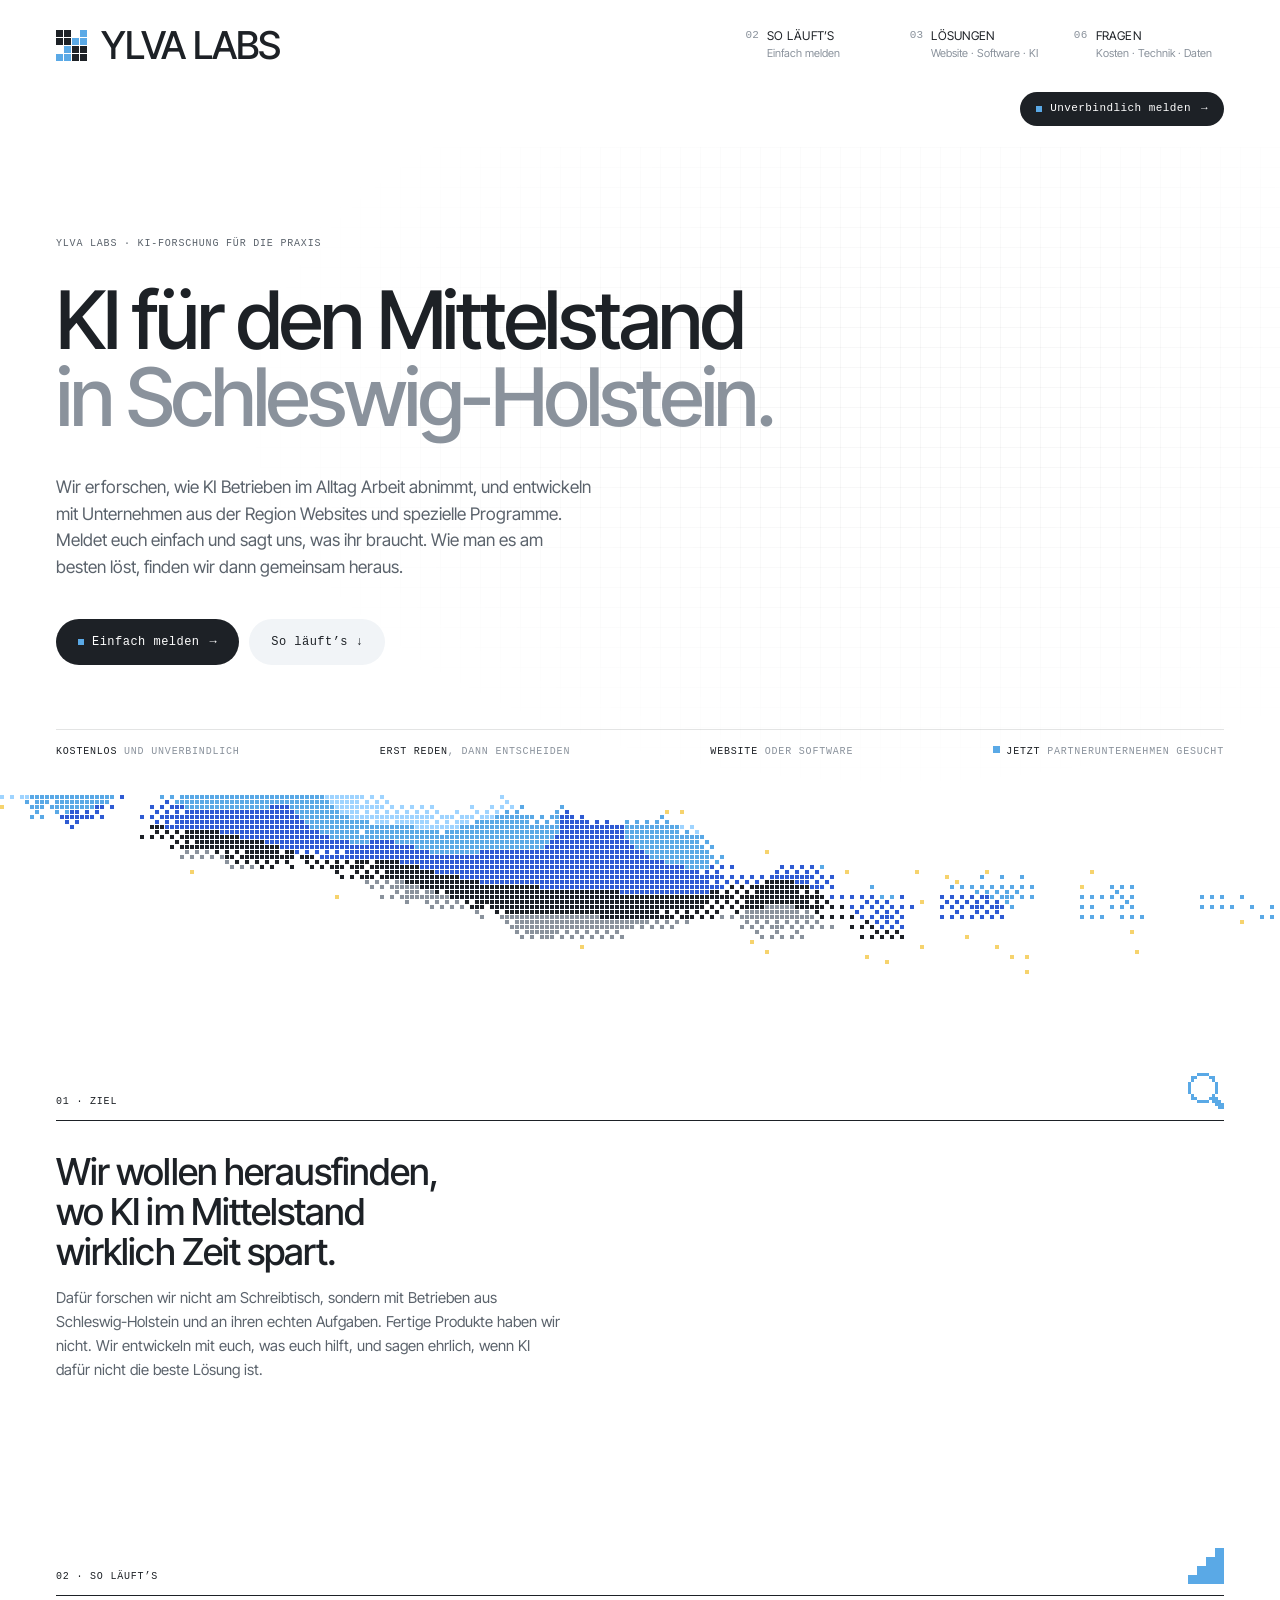
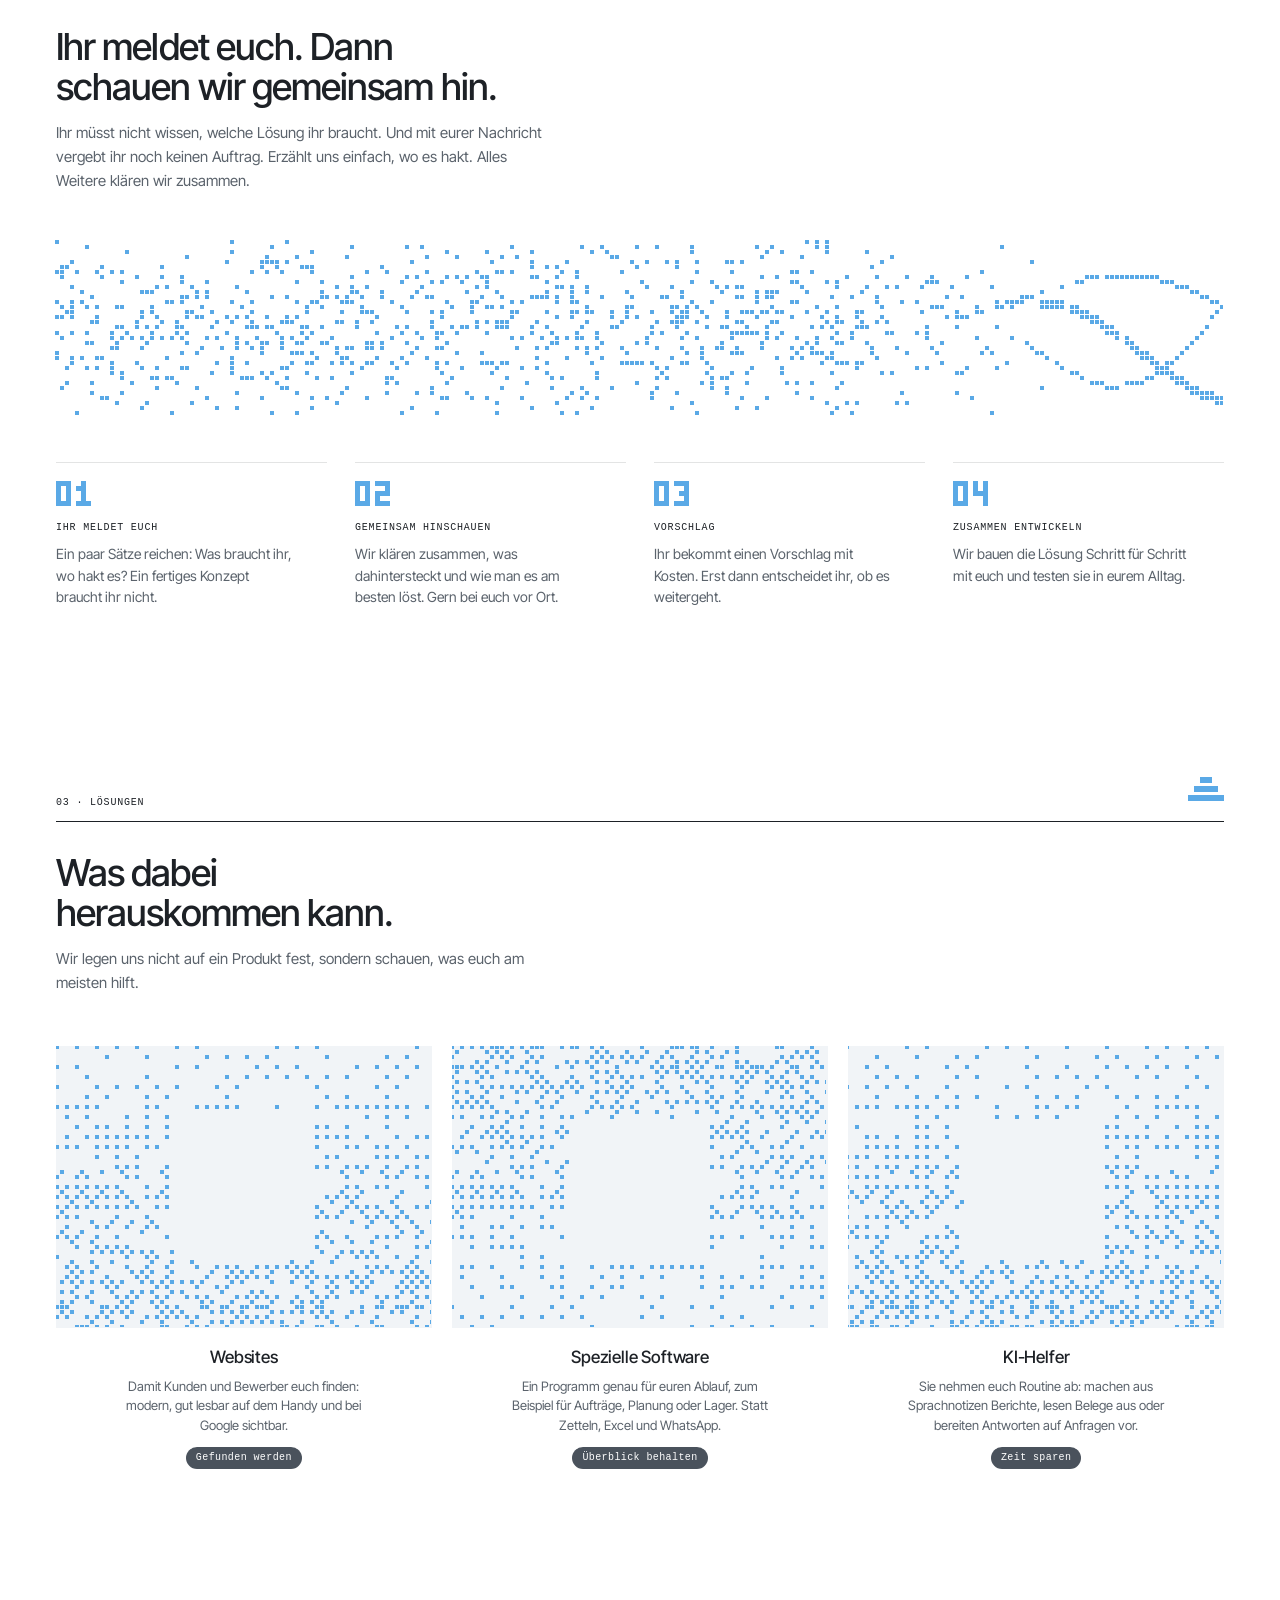
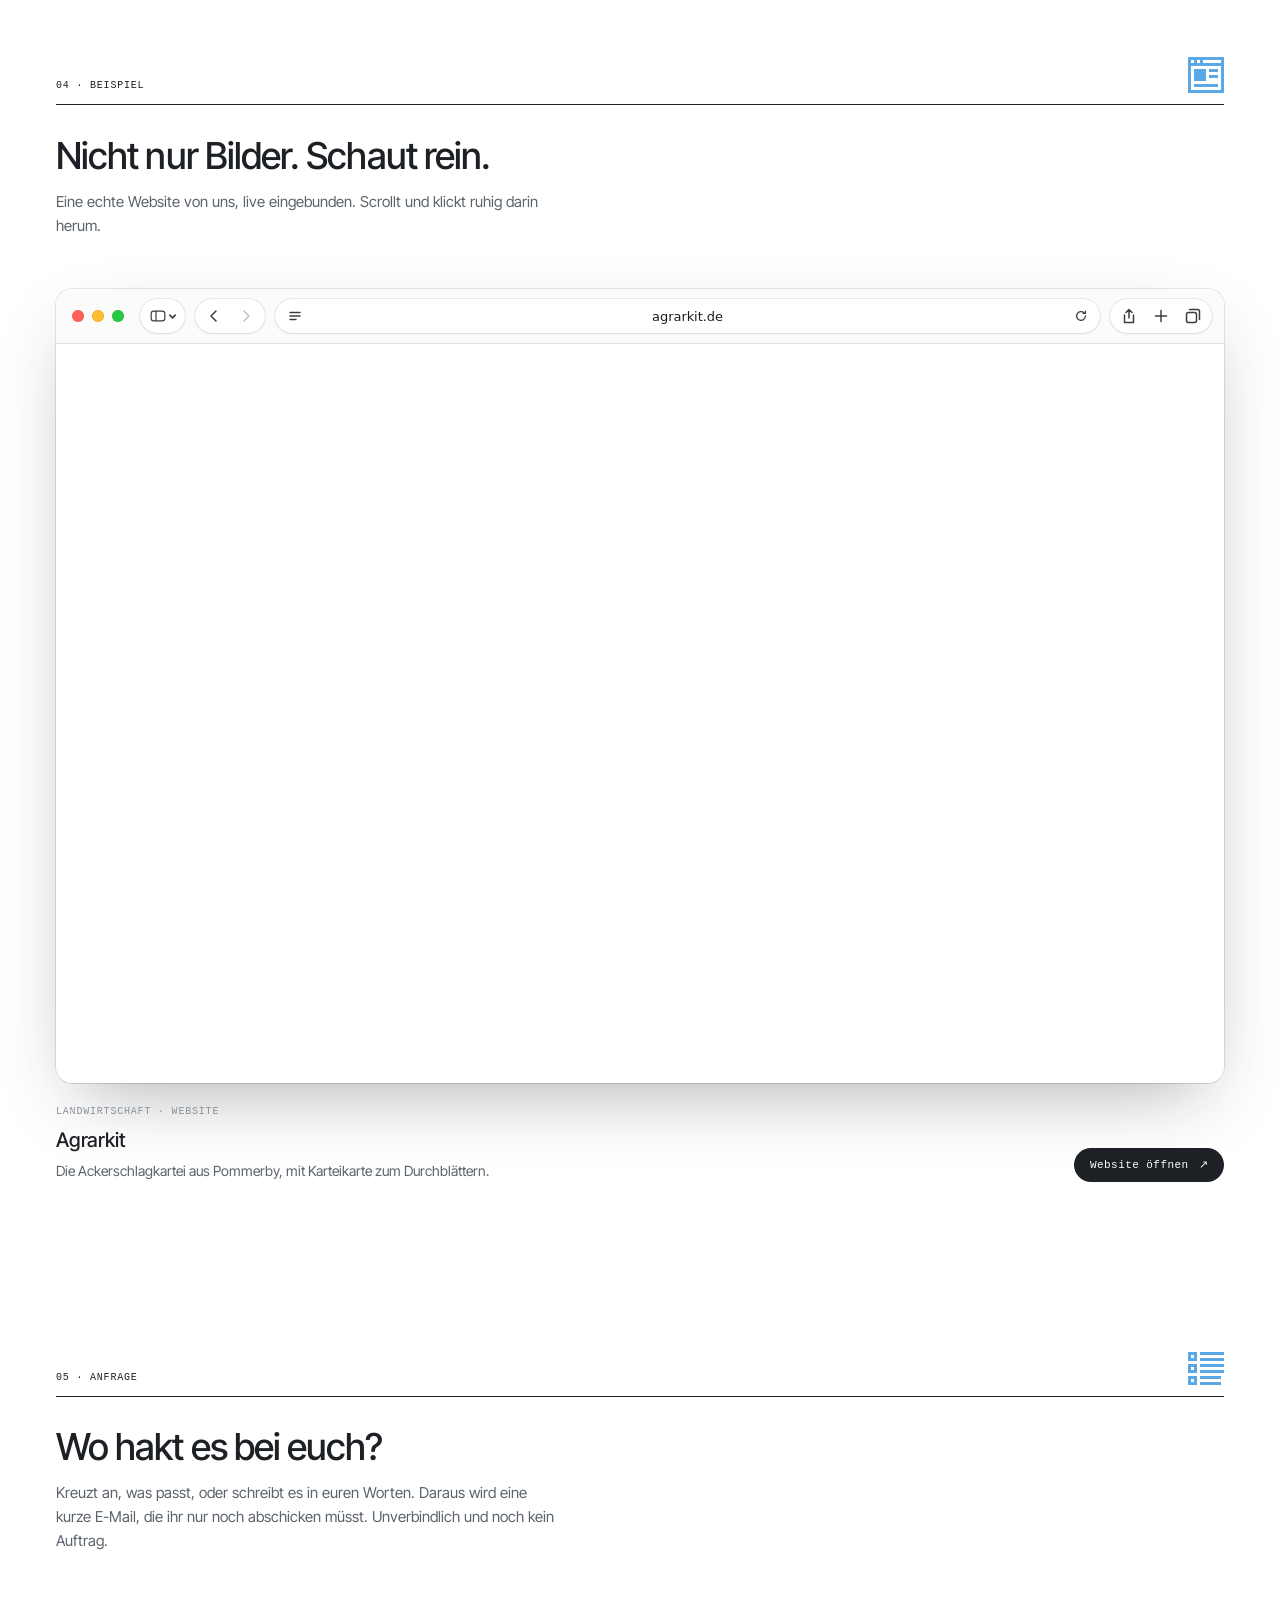
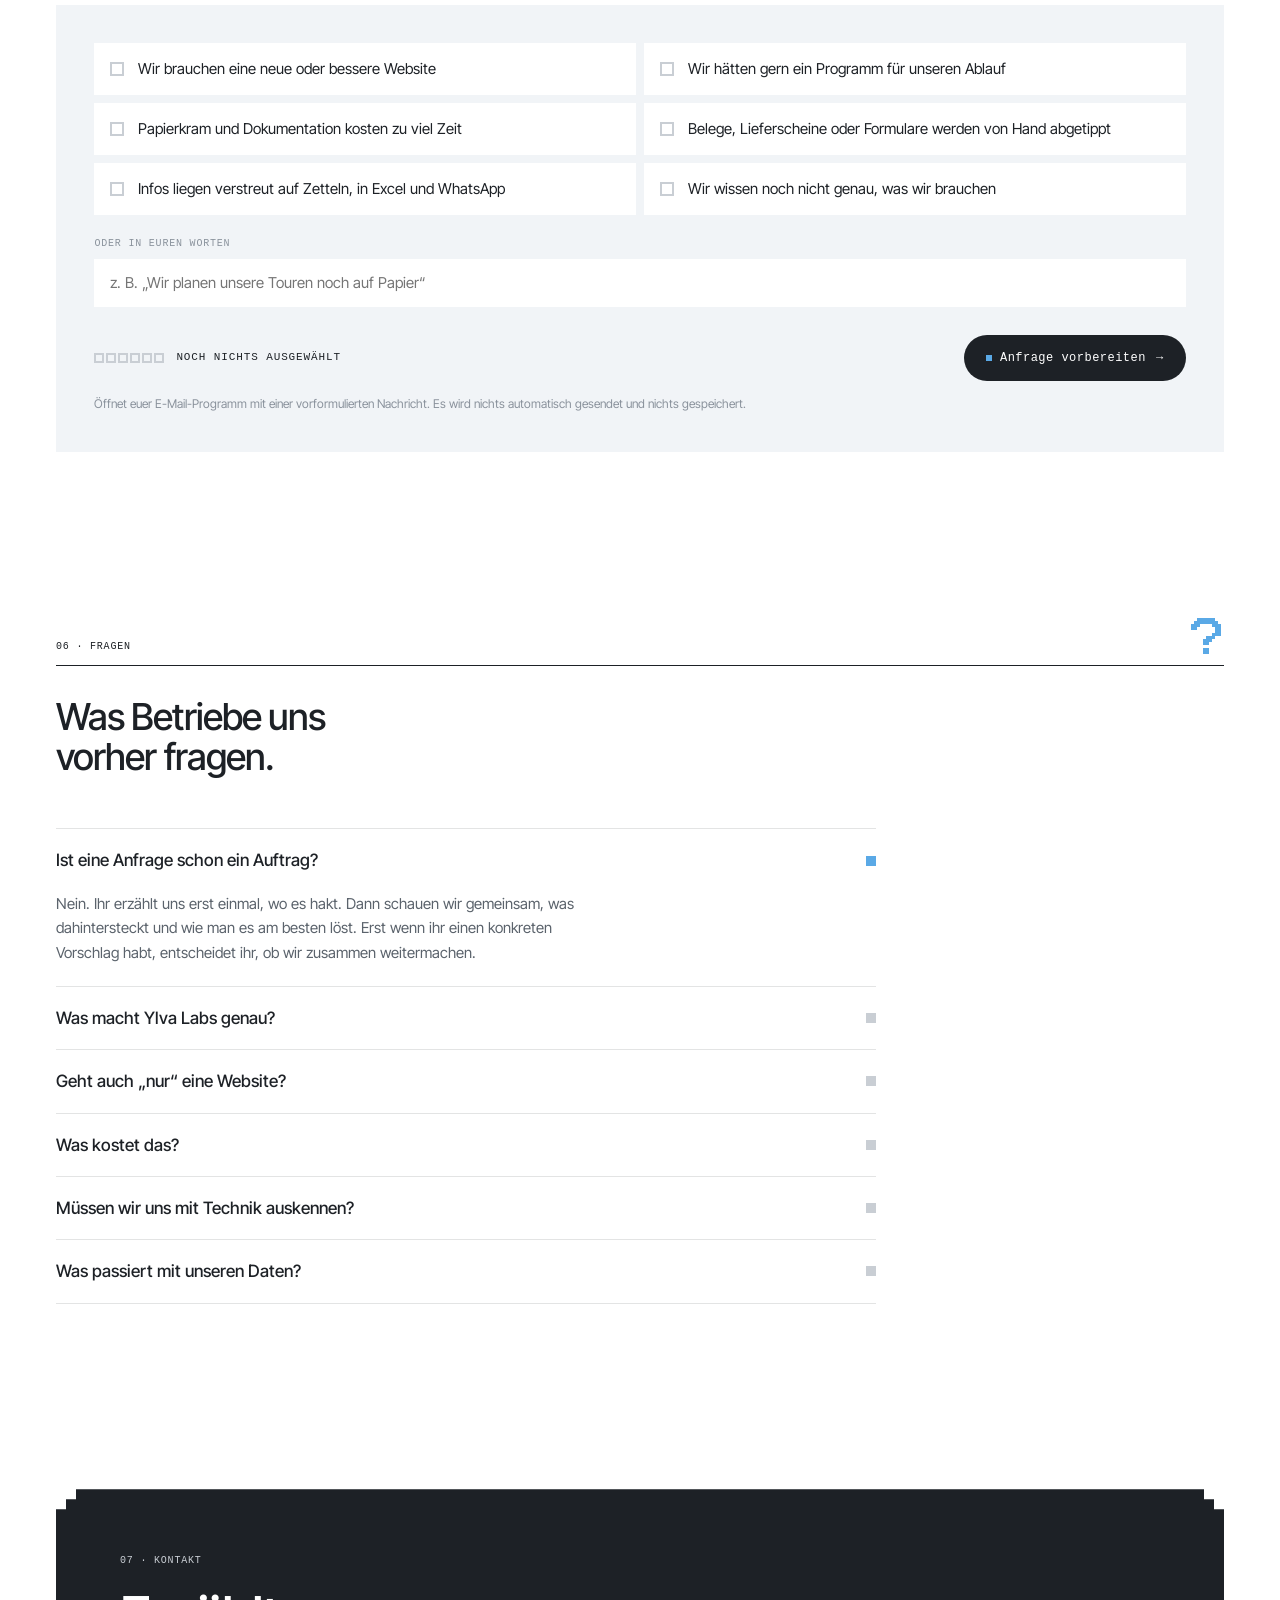
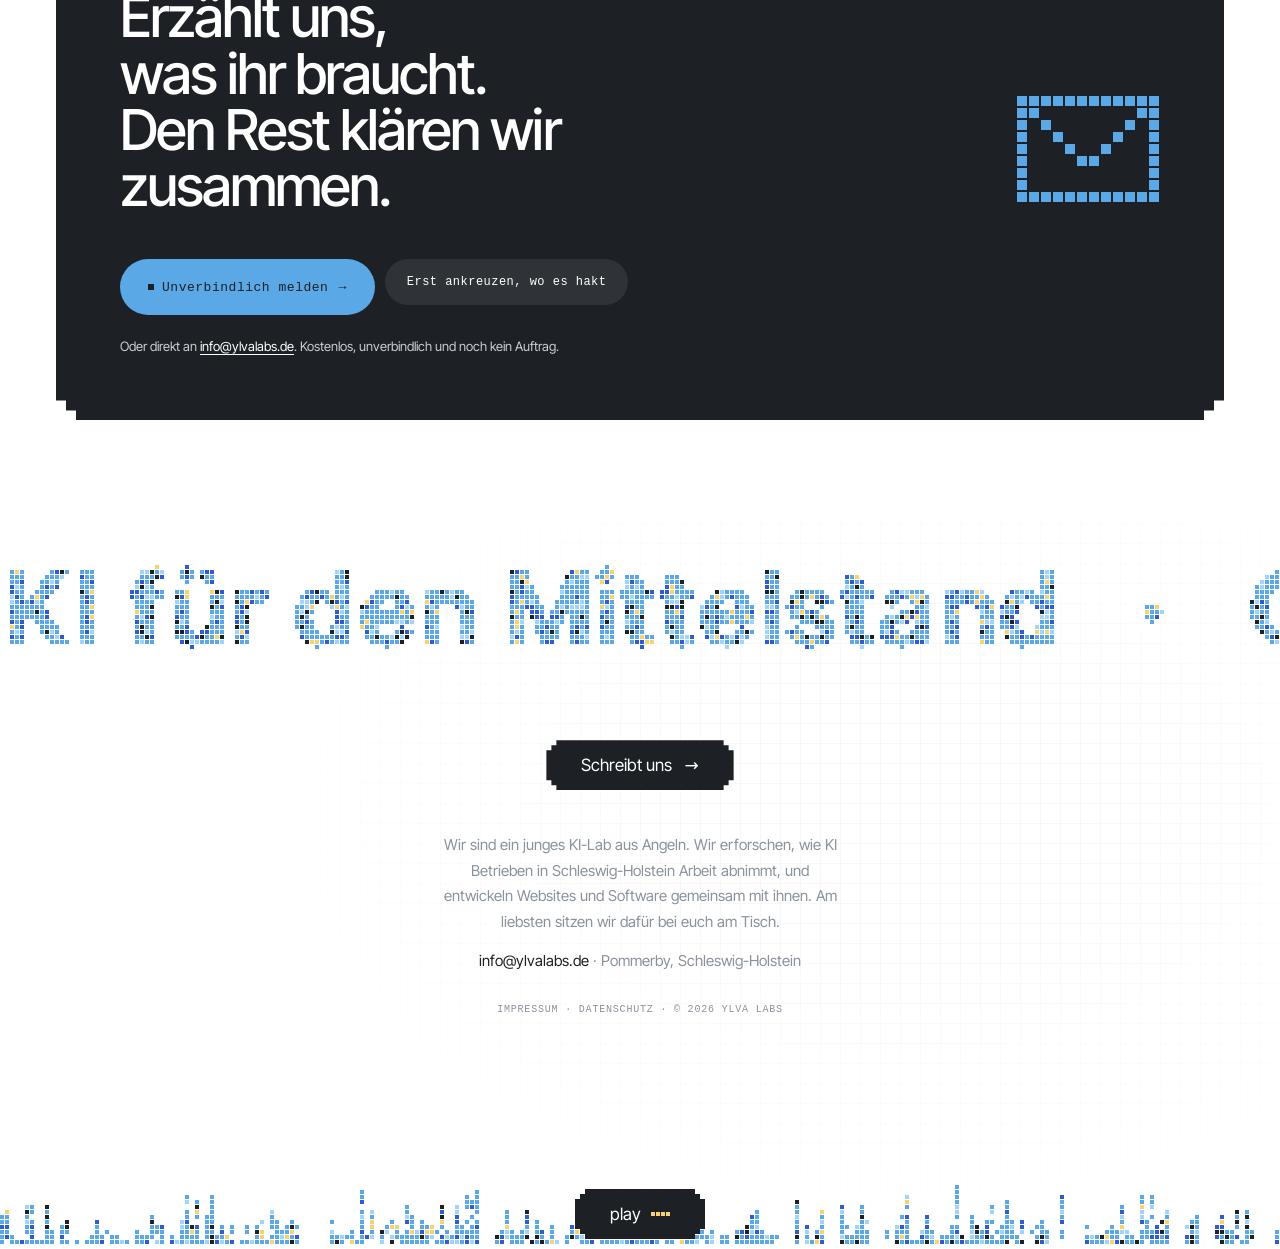
==== commit 327cfe56: "Simplify the page: just get in touch, we look at it together first Visitors should see at a glance t" ====
--- a/index.html
+++ b/index.html
@@ -6,7 +6,7 @@
 <title>Ylva Labs – KI für den Mittelstand in Schleswig-Holstein</title>
 <meta name="description" content="Wir erforschen, wie KI den Mittelstand in Schleswig-Holstein effizienter macht, und entwickeln gemeinsam mit Unternehmen Websites und spezielle Software.">
 <meta property="og:title" content="Ylva Labs – KI für den Mittelstand in Schleswig-Holstein">
-<meta property="og:description" content="Wir suchen Unternehmen aus Schleswig-Holstein, mit denen wir gemeinsam entwickeln: eine Website oder ein spezielles Programm, das den Alltag erleichtert.">
+<meta property="og:description" content="Meldet euch einfach mit eurem Bedarf, ob Website oder spezielles Programm. Wie man es am besten löst, finden wir dann gemeinsam heraus.">
 <meta property="og:type" content="website">
 <meta property="og:site_name" content="Ylva Labs">
 <meta property="og:locale" content="de_DE">
@@ -23,7 +23,7 @@
 <link rel="apple-touch-icon" href="assets/icons/apple-touch-icon.png">
 <link rel="manifest" href="site.webmanifest">
 <link rel="stylesheet" href="assets/fonts/fonts.css">
-<link rel="stylesheet" href="assets/style.css?v=13">
+<link rel="stylesheet" href="assets/style.css?v=14">
 <script>document.documentElement.classList.replace('no-js','js')</script>
 <script type="application/ld+json">
 {"@context":"https://schema.org","@type":"Organization","name":"Ylva Labs","url":"https://ylvalabs.de/","email":"info@ylvalabs.de","slogan":"KI für den Mittelstand in Schleswig-Holstein.","description":"KI-Lab aus Schleswig-Holstein: Wir erforschen, wie Künstliche Intelligenz mittelständische Unternehmen effizienter macht, und entwickeln gemeinsam mit ihnen Websites und spezielle Software.","areaServed":{"@type":"State","name":"Schleswig-Holstein"},"knowsAbout":["Künstliche Intelligenz","Prozessautomatisierung","Individualsoftware","Webentwicklung","Digitalisierung"]}
@@ -38,12 +38,12 @@
   <div class="wrap top-grid">
     <a href="./" class="brand" aria-label="Ylva Labs, Startseite"><img class="brand-mark" src="assets/icons/mark.svg" alt="">Ylva Labs</a>
     <nav class="top-nav" aria-label="Hauptnavigation">
-      <a href="#ziel"><span class="mono">01</span><span>Ziel<small>Was wir erforschen</small></span></a>
-      <a href="#loesungen"><span class="mono">02</span><span>Lösungen<small>Website · Software · KI</small></span></a>
-      <a href="#fragen"><span class="mono">06</span><span>Fragen<small>Kosten · Aufwand · Daten</small></span></a>
+      <a href="#ablauf"><span class="mono">02</span><span>So läuft’s<small>Einfach melden</small></span></a>
+      <a href="#loesungen"><span class="mono">03</span><span>Lösungen<small>Website · Software · KI</small></span></a>
+      <a href="#fragen"><span class="mono">06</span><span>Fragen<small>Kosten · Technik · Daten</small></span></a>
     </nav>
     <div class="top-note">
-      <a class="btn btn-go" href="#kontakt"><span class="btn-dot" aria-hidden="true"></span>Erstgespräch vereinbaren<span class="btn-arrow" aria-hidden="true">→</span></a>
+      <a class="btn btn-go" href="#anfrage"><span class="btn-dot" aria-hidden="true"></span>Unverbindlich melden<span class="btn-arrow" aria-hidden="true">→</span></a>
     </div>
   </div>
 </header>
@@ -52,17 +52,17 @@
   <!-- Hero: text first; the pixel organism grows in once below it, then rests -->
   <section class="hero-copy tex">
     <div class="wrap">
-      <span class="label hero-kicker">Ylva Labs · Angewandte KI-Forschung</span>
+      <span class="label hero-kicker">Ylva Labs · KI-Forschung für die Praxis</span>
       <h1 class="hero-title">KI für den Mittelstand <span class="hero-sub">in Schleswig-Holstein.</span></h1>
-      <p class="hero-lead">Wir erforschen, wie KI mittelständischen Unternehmen hilft, effizienter zu arbeiten. Fertige Produkte haben wir nicht. Wir suchen Betriebe, mit denen wir gemeinsam entwickeln, was ihren Alltag erleichtert: eine Website oder ein spezielles Programm, genau für ihre Abläufe.</p>
+      <p class="hero-lead">Wir erforschen, wie KI Betrieben im Alltag Arbeit abnimmt, und entwickeln mit Unternehmen aus der Region Websites und spezielle Programme. Meldet euch einfach und sagt uns, was ihr braucht. Wie man es am besten löst, finden wir dann gemeinsam heraus.</p>
       <div class="hero-ctas">
-        <a class="btn btn-go btn-lg" href="#kontakt"><span class="btn-dot" aria-hidden="true"></span>Kostenloses Erstgespräch<span class="btn-arrow" aria-hidden="true">→</span></a>
-        <a class="btn ghost btn-lg" href="#anfrage">Wo hakt es bei euch? ↓</a>
+        <a class="btn btn-go btn-lg" href="#anfrage"><span class="btn-dot" aria-hidden="true"></span>Einfach melden<span class="btn-arrow" aria-hidden="true">→</span></a>
+        <a class="btn ghost btn-lg" href="#ablauf">So läuft’s ↓</a>
       </div>
       <ul class="hero-facts label">
-        <li><b>30 Min.</b> Erstgespräch, kostenlos</li>
+        <li><b>Kostenlos</b> und unverbindlich</li>
+        <li><b>Erst reden</b>, dann entscheiden</li>
         <li><b>Website</b> oder Software</li>
-        <li><b>Vor Ort</b> in Schleswig-Holstein</li>
         <li><i class="dot-px" aria-hidden="true"></i><b>Jetzt</b> Partnerunternehmen gesucht</li>
       </ul>
     </div>
@@ -71,51 +71,61 @@
     <canvas data-scene="hero"></canvas>
   </div>
 
-  <!-- Goal: what we research and how we work with partner companies -->
+  <!-- Goal: what we research, in one statement -->
   <section class="split" id="ziel">
     <div class="wrap">
       <header class="sec-head reveal">
         <div class="sec-rule"><span class="label">01 · Ziel</span><span class="sec-mark px-pop" data-bitmap="lupe" aria-hidden="true"></span></div>
         <h2>Wir wollen herausfinden, wo KI im Mittelstand wirklich Zeit spart.</h2>
-        <p>Viele Betriebe in Schleswig-Holstein verlieren jeden Tag Stunden mit Papierkram, Abtippen und Abstimmungen. Wir untersuchen, wo KI dabei hilft: nicht am Reißbrett, sondern mit Unternehmen aus der Region und an ihren echten Aufgaben. Dafür suchen wir Partner, die mit uns entwickeln wollen.</p>
-      </header>
-      <div class="reveal">
-        <ul class="offer">
-          <li><span class="label">Ihr bringt den Alltag</span><p>Ihr kennt eure Abläufe und wisst, wo Zeit verloren geht. Genau dort setzen wir an.</p></li>
-          <li><span class="label">Wir bringen die Technik</span><p>KI, Software und Web: Wir prüfen, was heute möglich ist, und bauen daraus eure Lösung.</p></li>
-          <li><span class="label">Gemeinsam entwickelt</span><p>Keine Software von der Stange. Ihr testet früh im echten Alltag und entscheidet bei jedem Schritt mit.</p></li>
-          <li><span class="label">Ehrlich statt Hype</span><p>Nicht jedes Problem braucht KI. Hilft eine gute Website oder ein einfaches Programm mehr, sagen wir euch das.</p></li>
-        </ul>
-      </div>
-    </div>
-  </section>
-
-  <!-- Solutions: what a partnership can produce -->
+        <p>Dafür forschen wir nicht am Schreibtisch, sondern mit Betrieben aus Schleswig-Holstein und an ihren echten Aufgaben. Fertige Produkte haben wir nicht. Wir entwickeln mit euch, was euch hilft, und sagen ehrlich, wenn KI dafür nicht die beste Lösung ist.</p>
+      </header>
+    </div>
+  </section>
+
+  <!-- How it works: getting in touch is not an order; we look at the need together first -->
+  <section class="flow" id="ablauf">
+    <div class="wrap">
+      <header class="sec-head reveal">
+        <div class="sec-rule"><span class="label">02 · So läuft’s</span><span class="sec-mark px-pop" data-bitmap="stufen" aria-hidden="true"></span></div>
+        <h2>Ihr meldet euch. Dann schauen wir gemeinsam hin.</h2>
+        <p>Ihr müsst nicht wissen, welche Lösung ihr braucht. Und mit eurer Nachricht vergebt ihr noch keinen Auftrag. Erzählt uns einfach, wo es hakt. Alles Weitere klären wir zusammen.</p>
+      </header>
+      <div class="viz viz-flow" aria-hidden="true"><canvas data-scene="flow"></canvas></div>
+      <ol class="steps">
+        <li class="reveal"><span class="step-num px-pop" data-px="5" data-digits="01" aria-hidden="true"></span><span class="label">Ihr meldet euch</span><p>Ein paar Sätze reichen: Was braucht ihr, wo hakt es? Ein fertiges Konzept braucht ihr nicht.</p></li>
+        <li class="reveal"><span class="step-num px-pop" data-px="5" data-digits="02" aria-hidden="true"></span><span class="label">Gemeinsam hinschauen</span><p>Wir klären zusammen, was dahintersteckt und wie man es am besten löst. Gern bei euch vor Ort.</p></li>
+        <li class="reveal"><span class="step-num px-pop" data-px="5" data-digits="03" aria-hidden="true"></span><span class="label">Vorschlag</span><p>Ihr bekommt einen Vorschlag mit Kosten. Erst dann entscheidet ihr, ob es weitergeht.</p></li>
+        <li class="reveal"><span class="step-num px-pop" data-px="5" data-digits="04" aria-hidden="true"></span><span class="label">Zusammen entwickeln</span><p>Wir bauen die Lösung Schritt für Schritt mit euch und testen sie in eurem Alltag.</p></li>
+      </ol>
+    </div>
+  </section>
+
+  <!-- Solutions: what can come out of it -->
   <section class="intro" id="loesungen">
     <div class="wrap">
       <header class="sec-head reveal">
-        <div class="sec-rule"><span class="label">02 · Lösungen</span><span class="sec-mark px-pop" data-bitmap="stapel" aria-hidden="true"></span></div>
+        <div class="sec-rule"><span class="label">03 · Lösungen</span><span class="sec-mark px-pop" data-bitmap="stapel" aria-hidden="true"></span></div>
         <h2>Was dabei herauskommen kann.</h2>
-        <p>Wir legen uns nicht auf ein Produkt fest, sondern auf euer Problem. Die Lösung kann eine Website sein, ein spezielles Programm oder ein KI-Werkzeug, das euch Routine abnimmt.</p>
+        <p>Wir legen uns nicht auf ein Produkt fest, sondern schauen, was euch am meisten hilft.</p>
       </header>
       <div class="cards">
         <article class="card reveal">
           <div class="card-art"><canvas data-scene="art" data-icon="fenster"></canvas></div>
           <h3>Websites</h3>
-          <p>Modern, schnell, auf dem Handy gut lesbar und bei Google auffindbar. Auf Wunsch mit Online-Terminen, Anfrageformular oder kleinem Shop.</p>
+          <p>Damit Kunden und Bewerber euch finden: modern, gut lesbar auf dem Handy und bei Google sichtbar.</p>
           <span class="pill dark">Gefunden werden</span>
         </article>
         <article class="card reveal">
           <div class="card-art"><canvas data-scene="art" data-icon="zahnrad" data-dither="down"></canvas></div>
           <h3>Spezielle Software</h3>
-          <p>Ein Programm für genau euren Ablauf: Aufträge, Planung, Lager oder Dokumentation an einem Ort statt verteilt auf Zettel, Excel und WhatsApp.</p>
-          <span class="pill dark">Abläufe vereinfachen</span>
+          <p>Ein Programm genau für euren Ablauf, zum Beispiel für Aufträge, Planung oder Lager. Statt Zetteln, Excel und WhatsApp.</p>
+          <span class="pill dark">Überblick behalten</span>
         </article>
         <article class="card reveal">
           <div class="card-art"><canvas data-scene="art" data-icon="funke"></canvas></div>
-          <h3>KI-Werkzeuge</h3>
-          <p>Helfer, die Routine übernehmen: Aus Sprachnotizen werden Berichte, Belege werden automatisch erfasst, Antworten auf Anfragen vorformuliert.</p>
-          <span class="pill dark">Routine abgeben</span>
+          <h3>KI-Helfer</h3>
+          <p>Sie nehmen euch Routine ab: machen aus Sprachnotizen Berichte, lesen Belege aus oder bereiten Antworten auf Anfragen vor.</p>
+          <span class="pill dark">Zeit sparen</span>
         </article>
       </div>
     </div>
@@ -125,7 +135,7 @@
   <section class="showcase" id="referenzen">
     <div class="wrap">
       <header class="sec-head reveal">
-        <div class="sec-rule"><span class="label">03 · Referenz</span><span class="sec-mark px-pop" data-bitmap="fenster" aria-hidden="true"></span></div>
+        <div class="sec-rule"><span class="label">04 · Beispiel</span><span class="sec-mark px-pop" data-bitmap="fenster" aria-hidden="true"></span></div>
         <h2>Nicht nur Bilder. Schaut rein.</h2>
         <p>Eine echte Website von uns, live eingebunden. Scrollt und klickt ruhig darin herum.</p>
       </header>
@@ -159,79 +169,37 @@
     </div>
   </section>
 
-  <!-- Finder: pick what costs time or what you wish for, get a pre-written enquiry (the main conversion element) -->
+  <!-- Finder: tick what fits, get a pre-written, non-binding enquiry (the main conversion element) -->
   <section class="finder" id="anfrage">
     <div class="wrap">
       <header class="sec-head reveal">
-        <div class="sec-rule"><span class="label">04 · Anfrage</span><span class="sec-mark px-pop" data-bitmap="liste" aria-hidden="true"></span></div>
+        <div class="sec-rule"><span class="label">05 · Anfrage</span><span class="sec-mark px-pop" data-bitmap="liste" aria-hidden="true"></span></div>
         <h2>Wo hakt es bei euch?</h2>
-        <p>Kreuzt an, was euch im Alltag Zeit kostet oder was ihr euch wünscht. Daraus machen wir eine fertige Anfrage, ihr müsst sie nur noch abschicken.</p>
+        <p>Kreuzt an, was passt, oder schreibt es in euren Worten. Daraus wird eine kurze E-Mail, die ihr nur noch abschicken müsst. Unverbindlich und noch kein Auftrag.</p>
       </header>
 
       <form class="finder-box reveal" id="finder" onsubmit="return false">
-        <div class="tabs" role="tablist" aria-label="Thema">
-          <button type="button" role="tab" aria-selected="true" data-branche="Abläufe und Papierkram">Abläufe &amp; Papierkram</button>
-          <button type="button" role="tab" aria-selected="false" data-branche="Überblick und Daten">Überblick &amp; Daten</button>
-          <button type="button" role="tab" aria-selected="false" data-branche="Website und Kunden">Website &amp; Kunden</button>
-        </div>
-
-        <fieldset class="pains" data-for="Abläufe und Papierkram">
-          <legend class="sr-only">Zeitfresser in Abläufen und Papierkram</legend>
-          <label><input type="checkbox" value="Angebote und Rechnungen schreiben dauert zu lange"><span>Angebote und Rechnungen schreiben dauert zu lange</span></label>
-          <label><input type="checkbox" value="Belege, Lieferscheine oder Formulare von Hand abtippen"><span>Belege, Lieferscheine oder Formulare von Hand abtippen</span></label>
-          <label><input type="checkbox" value="Dokumentation und Berichte kosten jeden Tag Zeit"><span>Dokumentation und Berichte kosten jeden Tag Zeit</span></label>
-          <label><input type="checkbox" value="Termine und Einsätze planen per Telefon-Pingpong"><span>Termine und Einsätze planen per Telefon-Pingpong</span></label>
-          <label><input type="checkbox" value="Postfach voller Routine-Anfragen"><span>Postfach voller Routine-Anfragen</span></label>
-          <label><input type="checkbox" value="Neue Kolleg:innen einarbeiten dauert lange"><span>Neue Kolleg:innen einarbeiten dauert lange</span></label>
+        <fieldset class="pains">
+          <legend class="sr-only">Was ihr braucht oder was euch Zeit kostet</legend>
+          <label><input type="checkbox" value="Wir brauchen eine neue oder bessere Website"><span>Wir brauchen eine neue oder bessere Website</span></label>
+          <label><input type="checkbox" value="Wir hätten gern ein Programm für unseren Ablauf"><span>Wir hätten gern ein Programm für unseren Ablauf</span></label>
+          <label><input type="checkbox" value="Papierkram und Dokumentation kosten zu viel Zeit"><span>Papierkram und Dokumentation kosten zu viel Zeit</span></label>
+          <label><input type="checkbox" value="Belege, Lieferscheine oder Formulare werden von Hand abgetippt"><span>Belege, Lieferscheine oder Formulare werden von Hand abgetippt</span></label>
+          <label><input type="checkbox" value="Infos liegen verstreut auf Zetteln, in Excel und WhatsApp"><span>Infos liegen verstreut auf Zetteln, in Excel und WhatsApp</span></label>
+          <label><input type="checkbox" value="Wir wissen noch nicht genau, was wir brauchen"><span>Wir wissen noch nicht genau, was wir brauchen</span></label>
         </fieldset>
-        <fieldset class="pains" data-for="Überblick und Daten" hidden>
-          <legend class="sr-only">Probleme mit Überblick und Daten</legend>
-          <label><input type="checkbox" value="Infos liegen verstreut auf Zetteln, in Excel und WhatsApp"><span>Infos liegen verstreut auf Zetteln, in Excel und WhatsApp</span></label>
-          <label><input type="checkbox" value="Unsere Programme passen nicht zusammen"><span>Unsere Programme passen nicht zusammen</span></label>
-          <label><input type="checkbox" value="Kein schneller Überblick über Aufträge, Lager oder Auslastung"><span>Kein schneller Überblick über Aufträge, Lager oder Auslastung</span></label>
-          <label><input type="checkbox" value="Wissen steckt in wenigen Köpfen"><span>Wissen steckt in wenigen Köpfen</span></label>
-          <label><input type="checkbox" value="Auswertungen und Nachweise mühsam zusammensuchen"><span>Auswertungen und Nachweise mühsam zusammensuchen</span></label>
-          <label><input type="checkbox" value="Wir bräuchten ein eigenes Programm für unseren Ablauf"><span>Wir bräuchten ein eigenes Programm für unseren Ablauf</span></label>
-        </fieldset>
-        <fieldset class="pains" data-for="Website und Kunden" hidden>
-          <legend class="sr-only">Wünsche rund um Website und Kunden</legend>
-          <label><input type="checkbox" value="Wir haben noch keine Website"><span>Wir haben noch keine Website</span></label>
-          <label><input type="checkbox" value="Unsere Website ist veraltet oder schlecht auf dem Handy"><span>Unsere Website ist veraltet oder schlecht auf dem Handy</span></label>
-          <label><input type="checkbox" value="Kunden sollen uns bei Google finden"><span>Kunden sollen uns bei Google finden</span></label>
-          <label><input type="checkbox" value="Online-Termine oder Anfrageformular"><span>Online-Termine oder Anfrageformular</span></label>
-          <label><input type="checkbox" value="Neue Mitarbeitende oder Azubis gewinnen"><span>Neue Mitarbeitende oder Azubis gewinnen</span></label>
-          <label><input type="checkbox" value="Kleiner Online-Shop oder Bestellungen"><span>Kleiner Online-Shop oder Bestellungen</span></label>
-        </fieldset>
-
-        <label class="other"><span class="label">Oder in euren Worten</span><input type="text" id="finder-other" placeholder="z. B. „Wir tippen jeden Lieferschein von Hand ab“" maxlength="200"></label>
+
+        <label class="other"><span class="label">Oder in euren Worten</span><input type="text" id="finder-other" placeholder="z. B. „Wir planen unsere Touren noch auf Papier“" maxlength="200"></label>
 
         <div class="finder-foot">
           <div class="finder-count" aria-live="polite"><span class="count-px" id="finder-px" aria-hidden="true"></span><span id="finder-count">Noch nichts ausgewählt</span></div>
-          <a class="btn btn-go btn-lg" id="finder-send" href="mailto:info@ylvalabs.de?subject=Anfrage%20Zusammenarbeit"><span class="btn-dot" aria-hidden="true"></span><span class="btn-text">Anfrage vorbereiten</span><span class="btn-arrow" aria-hidden="true">→</span></a>
+          <a class="btn btn-go btn-lg" id="finder-send" href="mailto:info@ylvalabs.de?subject=Unverbindliche%20Anfrage"><span class="btn-dot" aria-hidden="true"></span><span class="btn-text">Anfrage vorbereiten</span><span class="btn-arrow" aria-hidden="true">→</span></a>
         </div>
         <p class="finder-note">Öffnet euer E-Mail-Programm mit einer vorformulierten Nachricht. Es wird nichts automatisch gesendet und nichts gespeichert.</p>
       </form>
     </div>
   </section>
 
-  <!-- Process -->
-  <section class="flow" id="ablauf">
-    <div class="wrap">
-      <header class="sec-head reveal">
-        <div class="sec-rule"><span class="label">05 · Ablauf</span><span class="sec-mark px-pop" data-bitmap="stufen" aria-hidden="true"></span></div>
-        <h2>Vom ersten Gespräch zur Lösung im Alltag.</h2>
-        <p>Aus vielen Ideen wird eine Lösung, die wirklich trägt. Ihr bringt das Wissen über euren Betrieb, wir die Technik, und bei jedem Schritt entscheidet ihr mit, ob es weitergeht.</p>
-      </header>
-      <div class="viz viz-flow" aria-hidden="true"><canvas data-scene="flow"></canvas></div>
-      <ol class="steps">
-        <li class="reveal"><span class="step-num px-pop" data-px="5" data-digits="01" aria-hidden="true"></span><span class="label">Erstgespräch</span><p>30 Minuten, kostenlos, am Telefon oder bei euch. Ihr erzählt, wo es hakt, wir hören zu.</p></li>
-        <li class="reveal"><span class="step-num px-pop" data-px="5" data-digits="02" aria-hidden="true"></span><span class="label">Hinschauen</span><p>Wir schauen uns eure Abläufe vor Ort an und suchen den größten Hebel: Website, Software oder KI.</p></li>
-        <li class="reveal"><span class="step-num px-pop" data-px="5" data-digits="03" aria-hidden="true"></span><span class="label">Erste Version</span><p>In wenigen Wochen steht ein Prototyp, gebaut für eure echten Abläufe.</p></li>
-        <li class="reveal"><span class="step-num px-pop" data-px="5" data-digits="04" aria-hidden="true"></span><span class="label">Testen &amp; ausbauen</span><p>Ihr nutzt ihn im Alltag. Was hilft, bauen wir aus. Was nicht hilft, lassen wir weg.</p></li>
-      </ol>
-    </div>
-  </section>
-
   <!-- FAQ -->
   <section class="split" id="fragen">
     <div class="wrap">
@@ -241,33 +209,29 @@
       </header>
       <div class="faq reveal">
         <details open>
+          <summary>Ist eine Anfrage schon ein Auftrag?</summary>
+          <p>Nein. Ihr erzählt uns erst einmal, wo es hakt. Dann schauen wir gemeinsam, was dahintersteckt und wie man es am besten löst. Erst wenn ihr einen konkreten Vorschlag habt, entscheidet ihr, ob wir zusammen weitermachen.</p>
+        </details>
+        <details>
           <summary>Was macht Ylva Labs genau?</summary>
-          <p>Wir sind ein junges KI-Lab aus Schleswig-Holstein. Wir erforschen, wo Künstliche Intelligenz mittelständischen Unternehmen im Alltag wirklich Arbeit abnimmt, und entwickeln die passenden Lösungen gemeinsam mit Betrieben aus der Region. Eigene Sprachmodelle bauen wir nicht, wir nutzen die besten vorhandenen.</p>
-        </details>
-        <details>
-          <summary>Ihr habt keine fertigen Produkte. Was bekommen wir dann?</summary>
-          <p>Eine Lösung, die für euren Betrieb gebaut wird, statt Software von der Stange. Je nach Problem ist das eine Website, ein spezielles Programm oder ein KI-Werkzeug. Wir starten mit einer ersten Version, die ihr im Alltag testet. Was hilft, bauen wir aus. Was nicht hilft, lassen wir.</p>
+          <p>Wir sind ein junges KI-Lab aus Schleswig-Holstein. Wir erforschen, wo KI Betrieben im Alltag wirklich Arbeit abnimmt, und entwickeln die passenden Lösungen gemeinsam mit ihnen. Fertige Produkte zum Kaufen haben wir nicht.</p>
         </details>
         <details>
           <summary>Geht auch „nur“ eine Website?</summary>
-          <p>Klar. Websites bauen wir genauso gern: modern, auf dem Handy gut lesbar und bei Google auffindbar. Domain, Hosting, Impressum und Datenschutz richten wir mit euch ein. Oft zeigt sich im Gespräch dabei noch eine Stelle, an der ein Programm oder KI Zeit sparen kann.</p>
+          <p>Klar. Websites bauen wir genauso gern: modern, gut lesbar auf dem Handy und bei Google auffindbar. Domain, Hosting, Impressum und Datenschutz richten wir mit euch ein.</p>
         </details>
         <details>
           <summary>Was kostet das?</summary>
-          <p>Das Erstgespräch und unsere Einschätzung, was sich für euch lohnt, sind kostenlos. Danach bekommt ihr ein schriftliches Angebot zu einem festen Preis, ohne versteckte Kosten. Gemeinsam prüfen wir auch, ob Fördermittel infrage kommen, zum Beispiel über die WTSH.</p>
-        </details>
-        <details>
-          <summary>Wie viel Aufwand ist das für uns?</summary>
-          <p>Am Anfang ein Gespräch und ein Termin, bei dem wir uns eure Abläufe anschauen. Danach vor allem kurze Rückmeldungen, ob die Lösung im Alltag hilft. Die Entwicklung übernehmen wir, IT-Wissen braucht ihr nicht.</p>
+          <p>Das erste Gespräch ist kostenlos. Wollt ihr weitermachen, bekommt ihr ein schriftliches Angebot zu einem festen Preis, ohne versteckte Kosten. Gemeinsam prüfen wir auch, ob Fördermittel infrage kommen, zum Beispiel über die WTSH.</p>
+        </details>
+        <details>
+          <summary>Müssen wir uns mit Technik auskennen?</summary>
+          <p>Nein. Ihr kennt euren Betrieb, wir kümmern uns um die Technik. Wenn ihr ein Smartphone oder einen PC bedienen könnt, reicht das.</p>
         </details>
         <details>
           <summary>Was passiert mit unseren Daten?</summary>
           <p>Wir verwenden sie nur für euer Projekt und klären vorab schriftlich, welche Daten wo verarbeitet werden. Auf Wunsch setzen wir auf Anbieter mit Servern in der EU.</p>
         </details>
-        <details>
-          <summary>Wem gehört das Ergebnis?</summary>
-          <p>Das legen wir vor dem Start schriftlich fest, damit es keine Überraschungen gibt. Bei Websites ist es einfach: Domain, Inhalte und Zugänge laufen auf euren Namen. Wollt ihr später wechseln, nehmt ihr alles mit.</p>
-        </details>
       </div>
     </div>
   </section>
@@ -277,13 +241,13 @@
     <div class="wrap">
       <div class="cta-card reveal">
         <div class="cta-copy">
-          <span class="label">07 · Kontakt · Partner werden</span>
-          <h2 class="cta-title">Erzählt uns, was euch Zeit kostet.<br>Wir entwickeln die Lösung mit euch.</h2>
+          <span class="label">07 · Kontakt</span>
+          <h2 class="cta-title">Erzählt uns, was ihr braucht.<br>Den Rest klären wir zusammen.</h2>
           <div class="cta-row">
-            <a class="btn btn-go btn-xl" data-mailto="Erstgespräch Zusammenarbeit" href="mailto:info@ylvalabs.de?subject=Erstgespr%C3%A4ch%20Zusammenarbeit"><span class="btn-dot" aria-hidden="true"></span>Kostenloses Erstgespräch anfragen<span class="btn-arrow" aria-hidden="true">→</span></a>
-            <a class="btn ghost btn-lg" href="#anfrage">Erst auswählen, wo es hakt</a>
+            <a class="btn btn-go btn-xl" data-mailto="Unverbindliche Anfrage" href="mailto:info@ylvalabs.de?subject=Unverbindliche%20Anfrage"><span class="btn-dot" aria-hidden="true"></span>Unverbindlich melden<span class="btn-arrow" aria-hidden="true">→</span></a>
+            <a class="btn ghost btn-lg" href="#anfrage">Erst ankreuzen, wo es hakt</a>
           </div>
-          <p class="cta-note">Oder direkt an <a data-contact-text href="mailto:info@ylvalabs.de">info@ylvalabs.de</a>. 30 Minuten, kostenlos und unverbindlich.</p>
+          <p class="cta-note">Oder direkt an <a data-contact-text href="mailto:info@ylvalabs.de">info@ylvalabs.de</a>. Kostenlos, unverbindlich und noch kein Auftrag.</p>
         </div>
         <div class="cta-art px-pop" data-bitmap="brief" data-px="12" aria-hidden="true"></div>
       </div>
@@ -296,7 +260,7 @@
     <canvas data-scene="marquee" data-text="KI für den Mittelstand   ·   Gemeinsam entwickelt in Schleswig-Holstein   ·   "></canvas>
   </div>
   <div class="wrap foot-inner">
-    <a class="btn-px btn-go" data-mailto="Zusammenarbeit" href="mailto:info@ylvalabs.de?subject=Zusammenarbeit">Schreibt uns<span class="btn-arrow" aria-hidden="true">→</span></a>
+    <a class="btn-px btn-go" data-mailto="Unverbindliche Anfrage" href="mailto:info@ylvalabs.de?subject=Unverbindliche%20Anfrage">Schreibt uns<span class="btn-arrow" aria-hidden="true">→</span></a>
     <p>Wir sind ein junges KI-Lab aus Angeln. Wir erforschen, wie KI Betrieben in Schleswig-Holstein Arbeit abnimmt, und entwickeln Websites und Software gemeinsam mit ihnen. Am liebsten sitzen wir dafür bei euch am Tisch.</p>
     <p class="foot-contact"><a data-contact-text href="mailto:info@ylvalabs.de">info@ylvalabs.de</a> · Pommerby, Schleswig-Holstein</p>
     <p class="label"><a href="impressum.html">Impressum</a> · <a href="datenschutz.html">Datenschutz</a> · © <span id="year">2026</span> Ylva Labs</p>
@@ -309,10 +273,10 @@
 
 <!-- Mobile: persistent call to action once the hero is out of view -->
 <div class="sticky-cta" id="sticky-cta" aria-hidden="true">
-  <span>Partnerunternehmen gesucht</span>
-  <a class="btn btn-go" href="#kontakt" tabindex="-1">Erstgespräch<span class="btn-arrow" aria-hidden="true">→</span></a>
+  <span>Partner gesucht</span>
+  <a class="btn btn-go" href="#anfrage" tabindex="-1">Einfach melden<span class="btn-arrow" aria-hidden="true">→</span></a>
 </div>
 
-<script src="assets/main.js?v=13" defer></script>
+<script src="assets/main.js?v=14" defer></script>
 </body>
 </html>
--- a/assets/style.css
+++ b/assets/style.css
@@ -115,6 +115,7 @@
 /* ---------- Section frame: number, rule, pixel mark, heading ---------- */
 .showcase,.intro,.split,.finder,.flow{padding:clamp(56px,6.5vw,98px) 0}
 .sec-head{max-width:none;margin-bottom:clamp(35px,4vw,56px)}
+.sec-head:last-child{margin-bottom:0}   /* a section that is only a statement */
 .sec-rule{position:relative;display:flex;align-items:flex-end;justify-content:space-between;gap:14px;padding-bottom:12px;margin-bottom:clamp(21px,2.4vw,35px)}
 .sec-rule::after{content:"";position:absolute;left:0;right:0;bottom:0;height:1px;background:var(--ink);transform:scaleX(0);transform-origin:left;transition:transform .7s var(--ease-out) .1s}
 .sec-head.in .sec-rule::after,.no-js .sec-rule::after{transform:none}
@@ -144,12 +145,7 @@
 
 /* problem finder */
 .finder-box{background:var(--tint);padding:clamp(21px,3vw,42px)}
-.tabs{display:flex;flex-wrap:wrap;gap:6px;margin-bottom:28px}
-.tabs button{transition:background .2s,color .2s;appearance:none;border:0;cursor:pointer;height:34px;padding:0 16px;border-radius:999px;background:var(--paper);color:var(--ink);font:400 11px/1 var(--mono);letter-spacing:.04em;text-transform:uppercase}
-.tabs button:hover{background:var(--accent)}
-.tabs button[aria-selected="true"]{background:var(--ink);color:var(--paper)}
 .pains{border:0;margin:0;padding:0;display:grid;grid-template-columns:repeat(2,minmax(0,1fr));gap:8px}
-.pains[hidden]{display:none}
 .pains label{transition:box-shadow .2s;display:flex;align-items:center;gap:14px;min-height:52px;padding:10px 16px;background:var(--paper);cursor:pointer;font-size:15px;line-height:1.3}
 .pains input,.other input{font:inherit}
 .pains input{position:absolute;opacity:0;width:1px;height:1px}
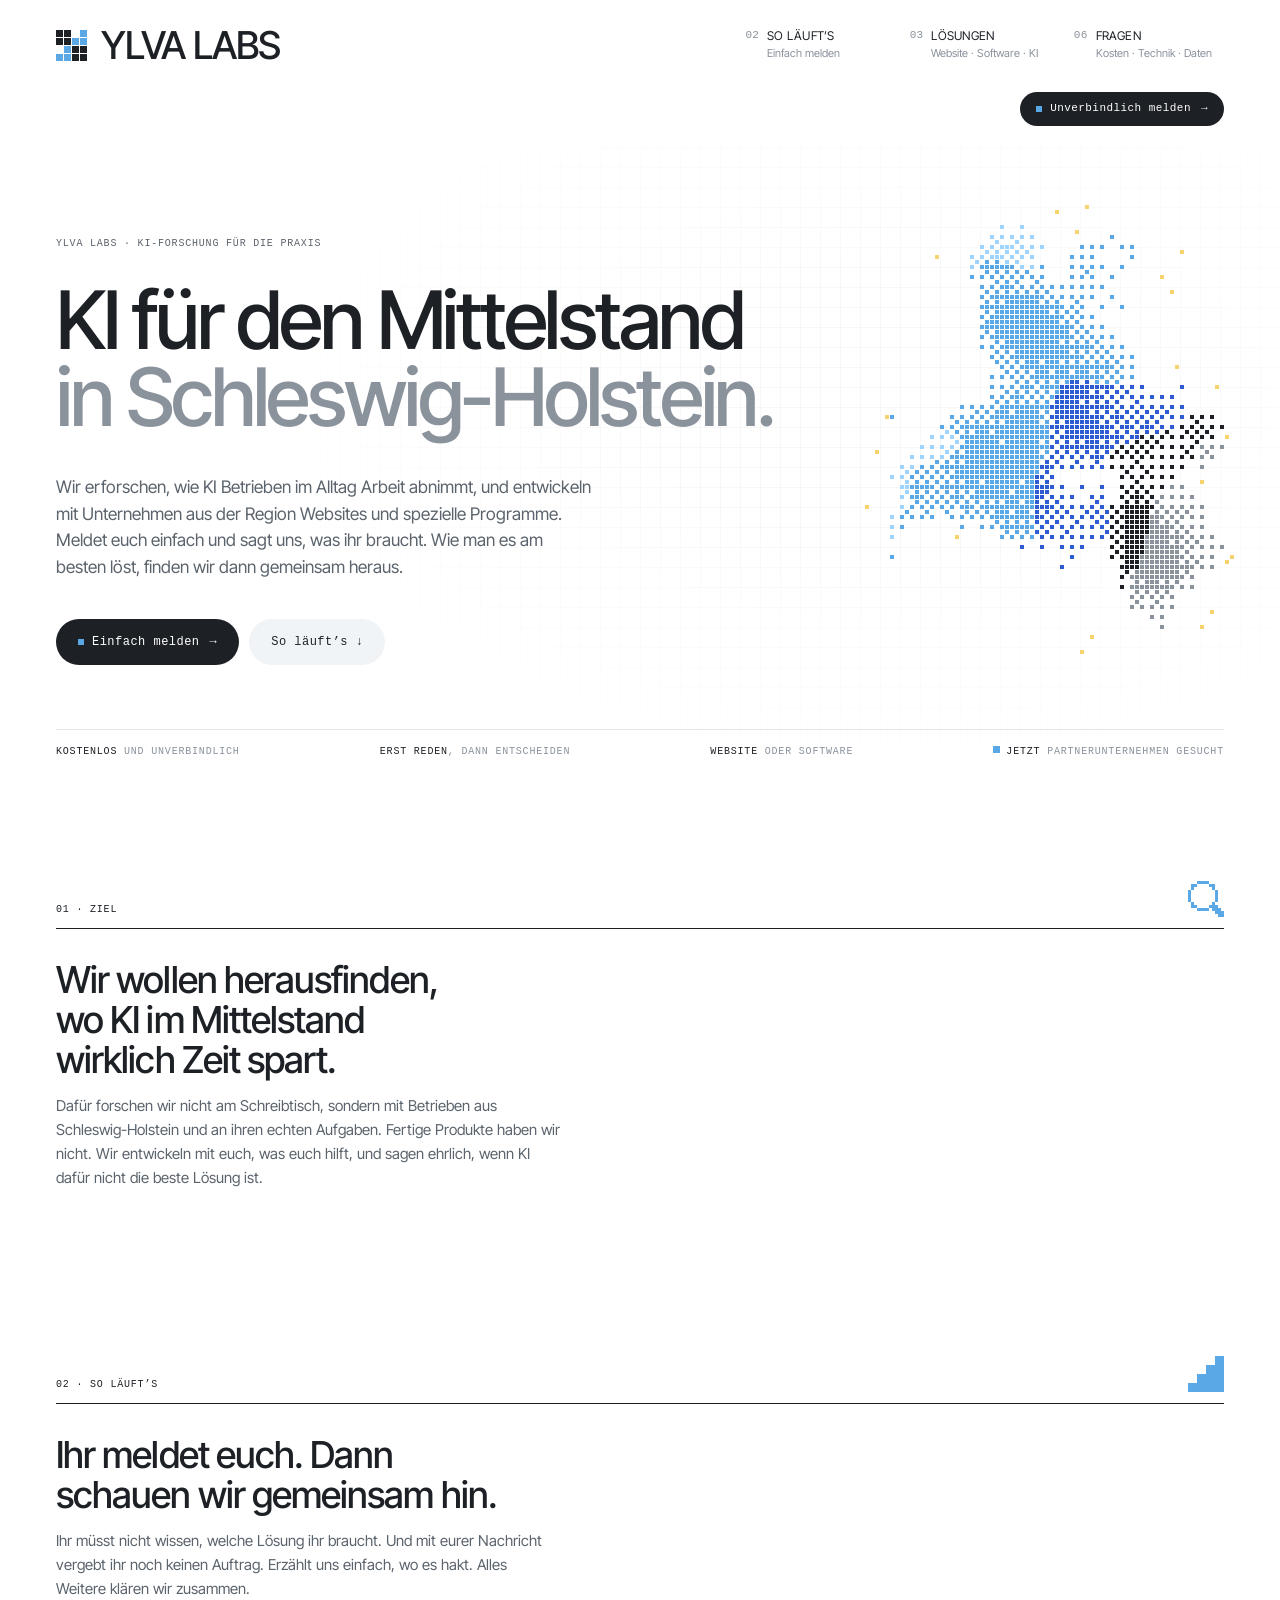
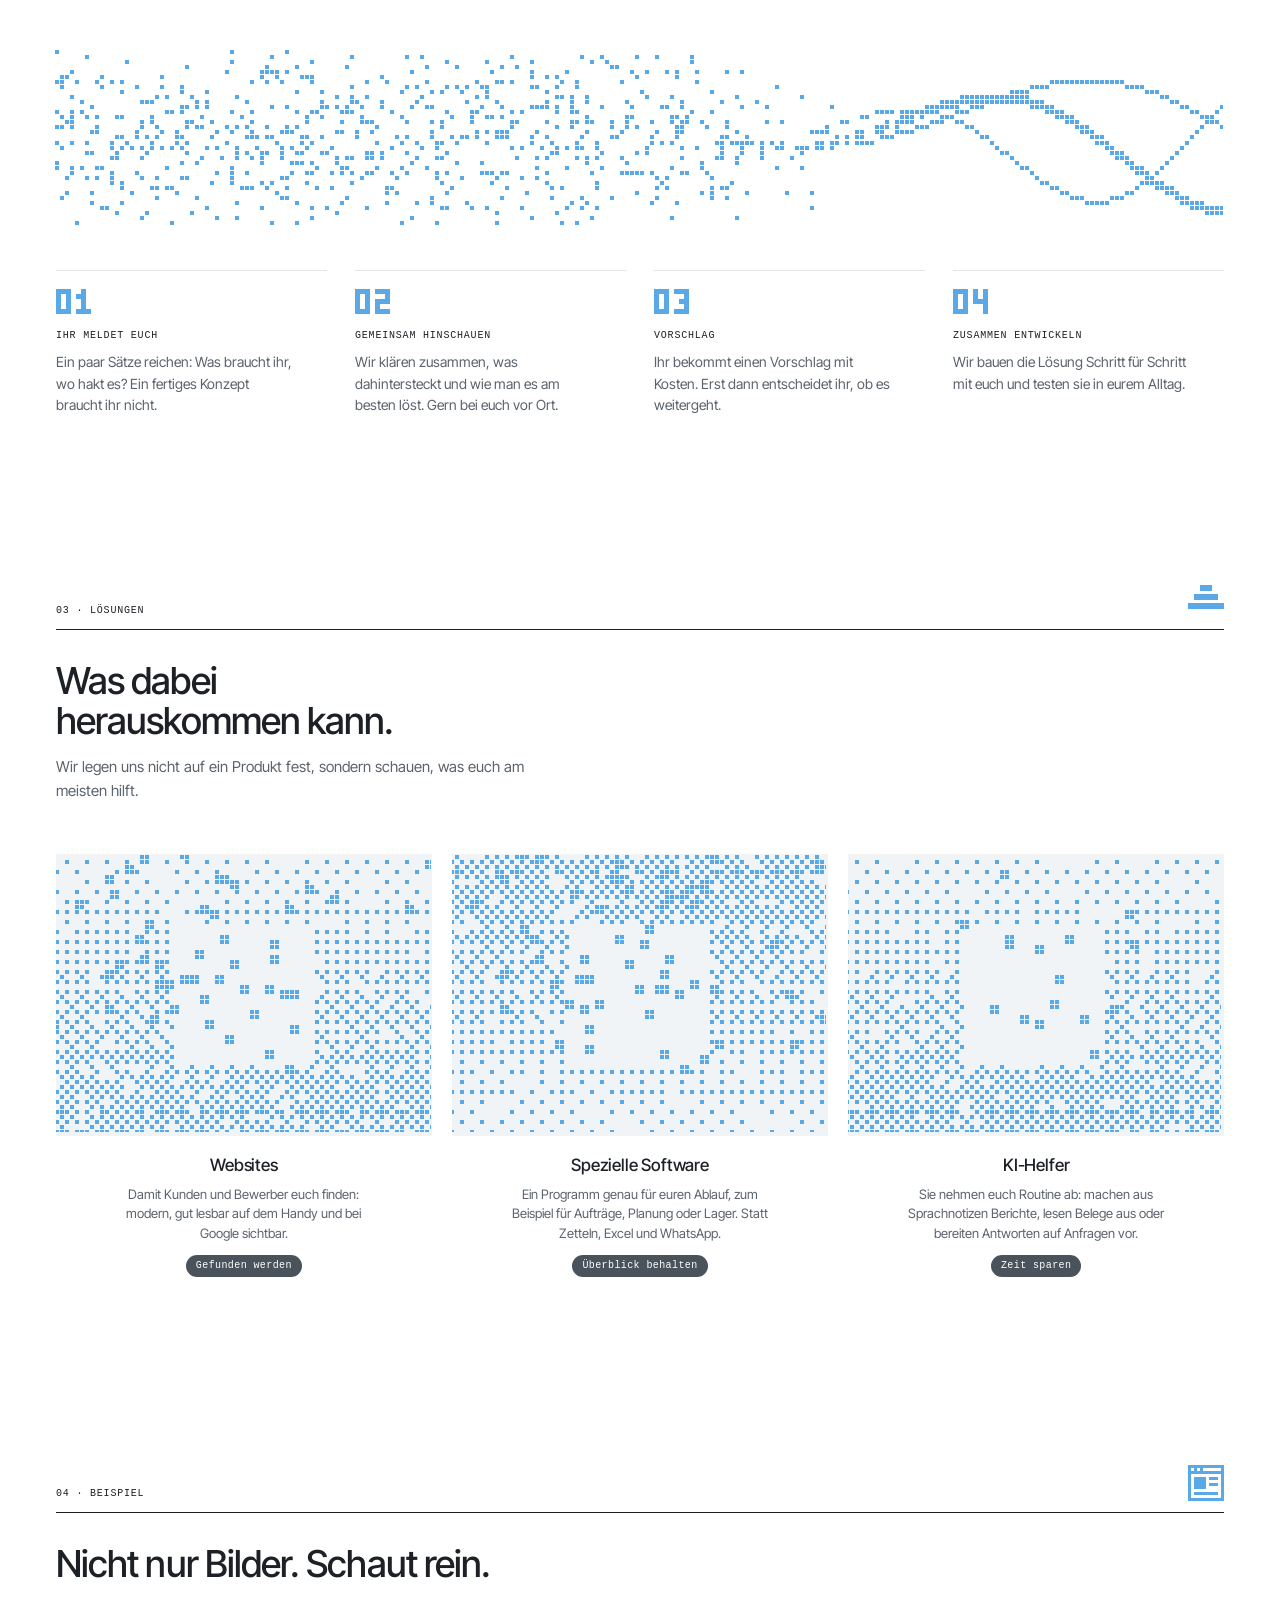
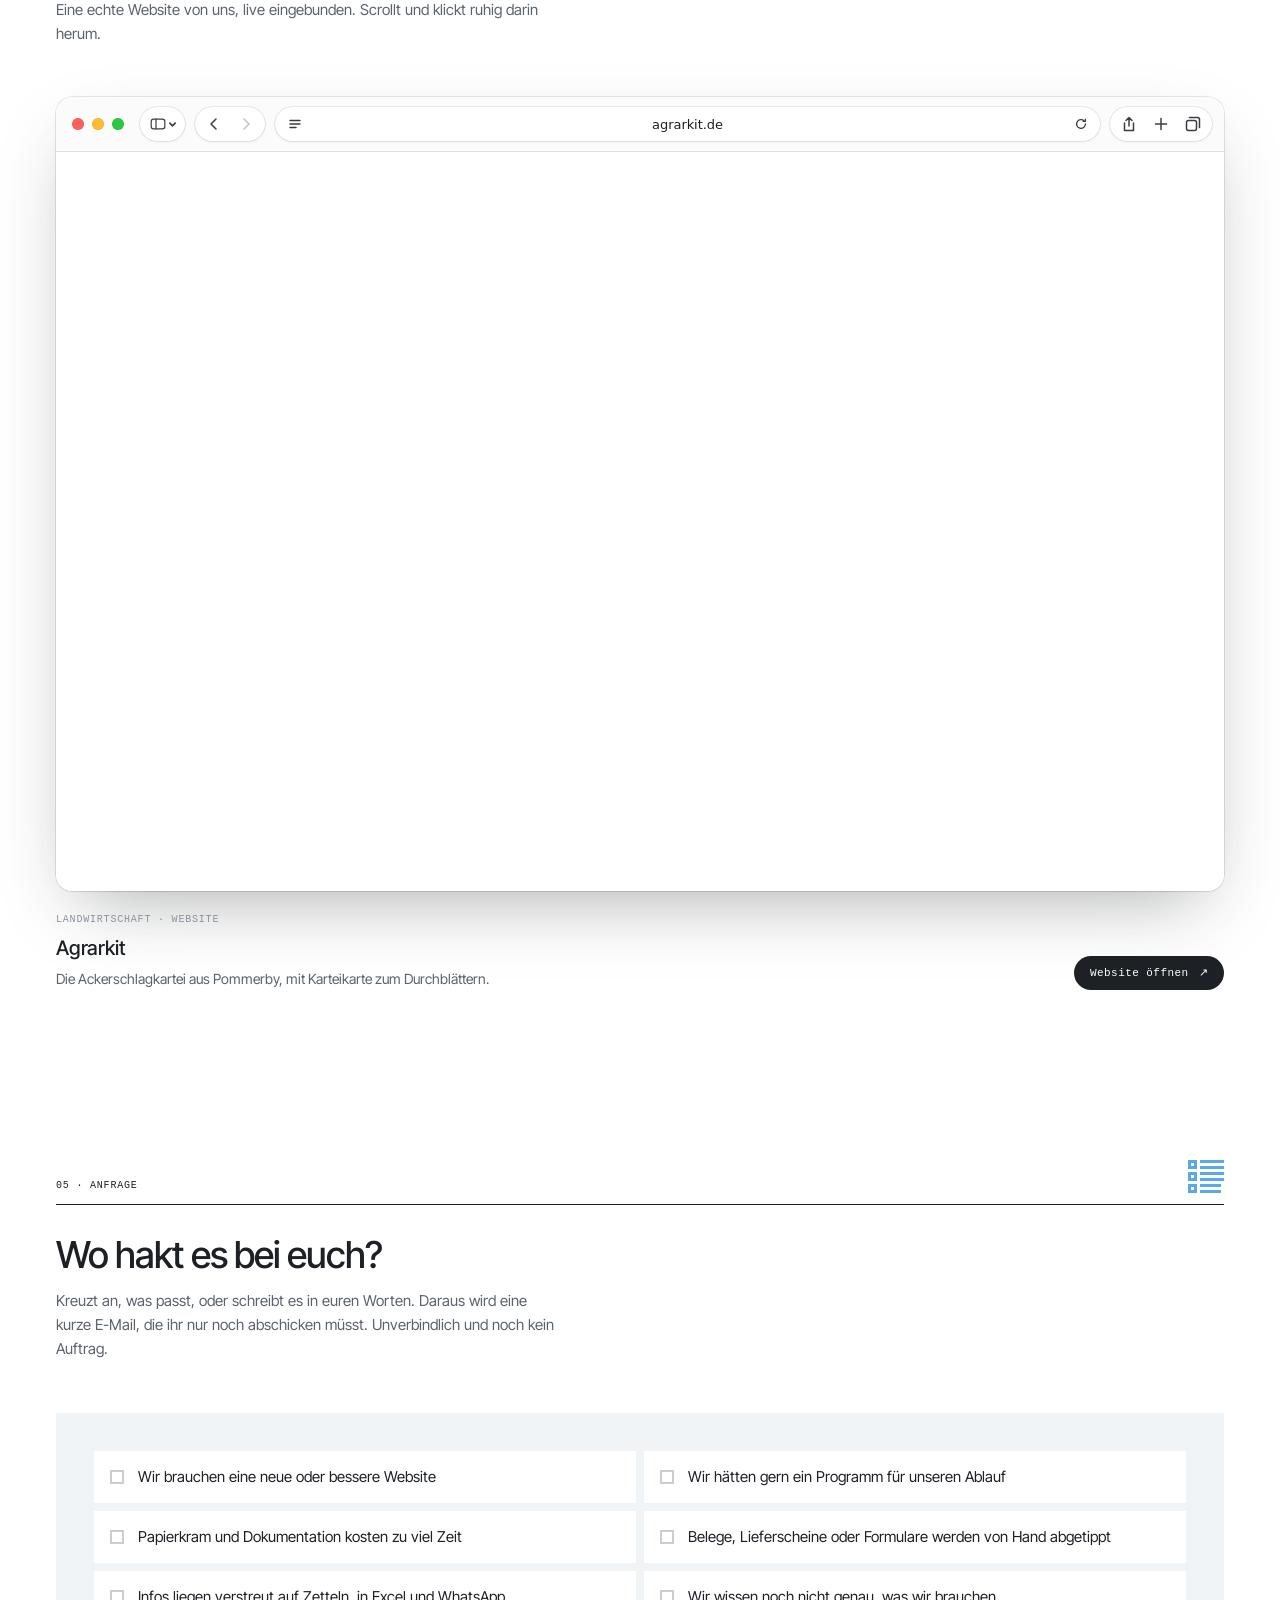
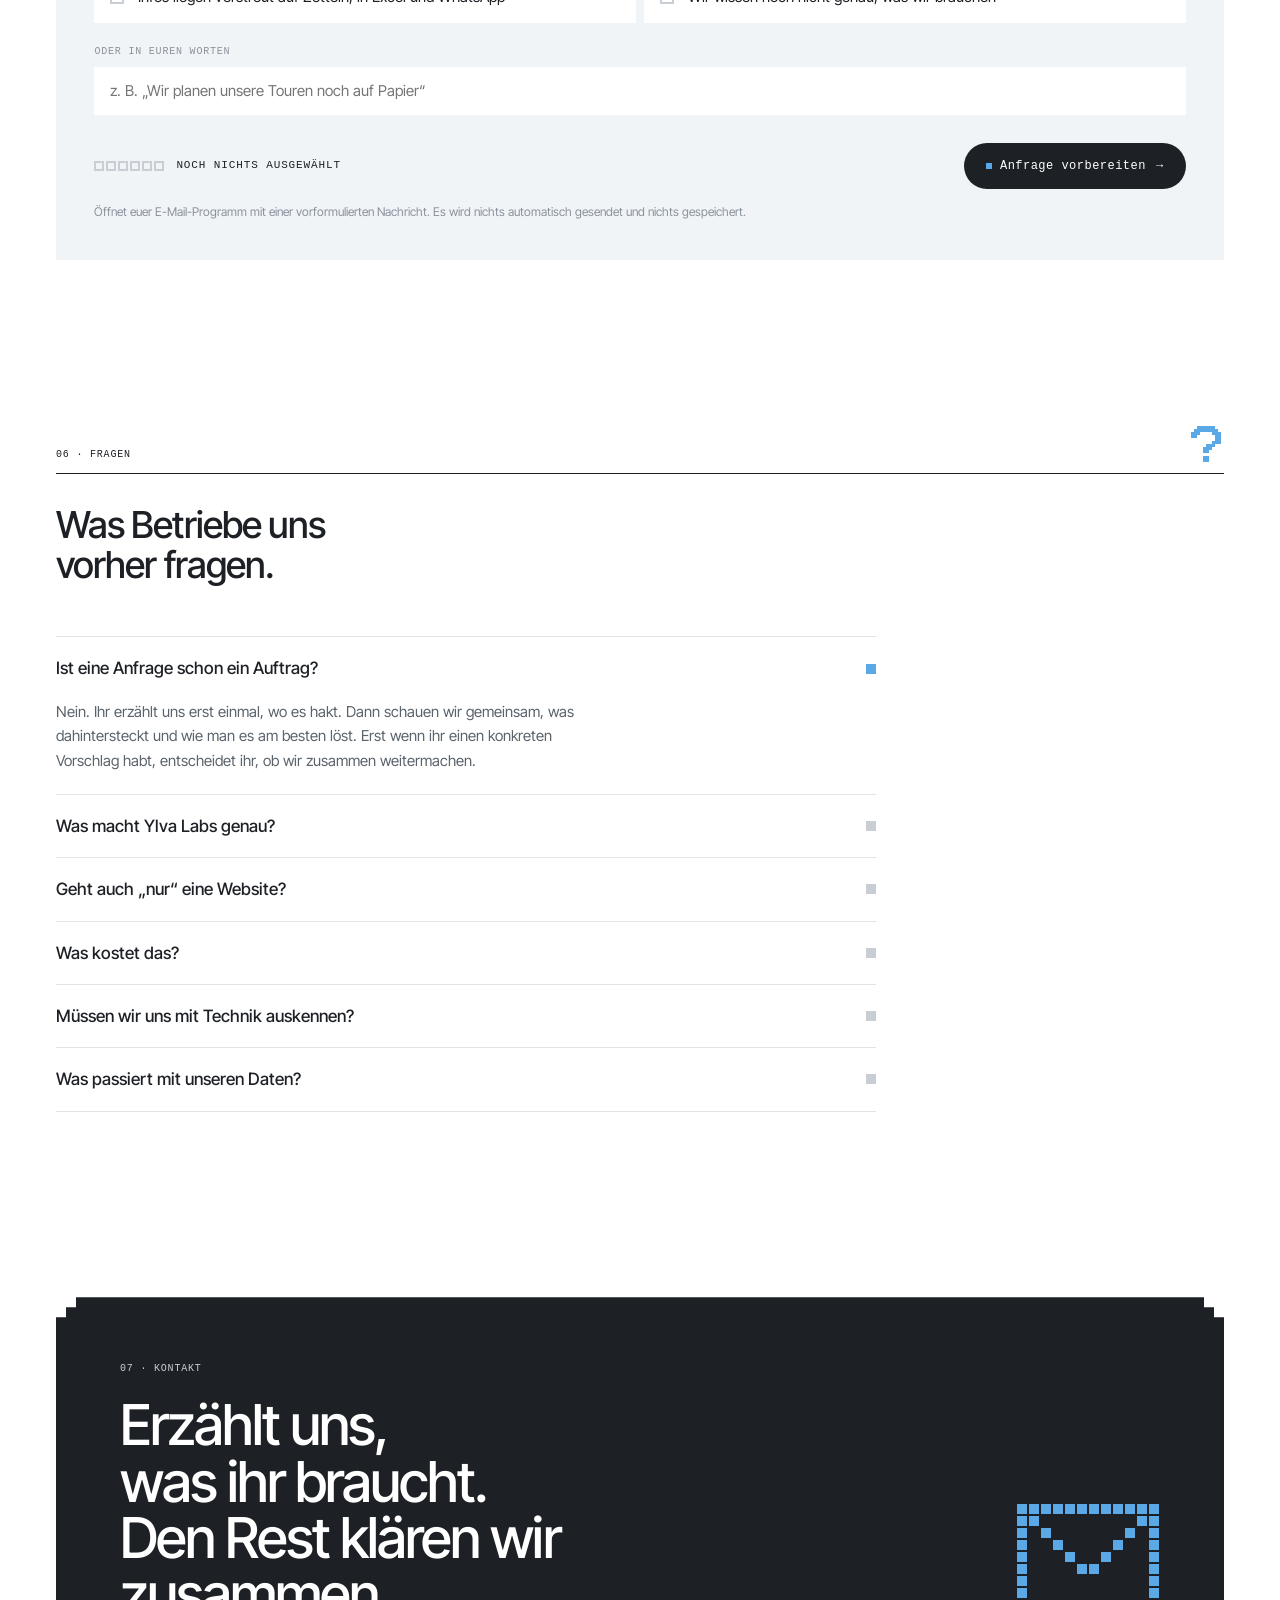
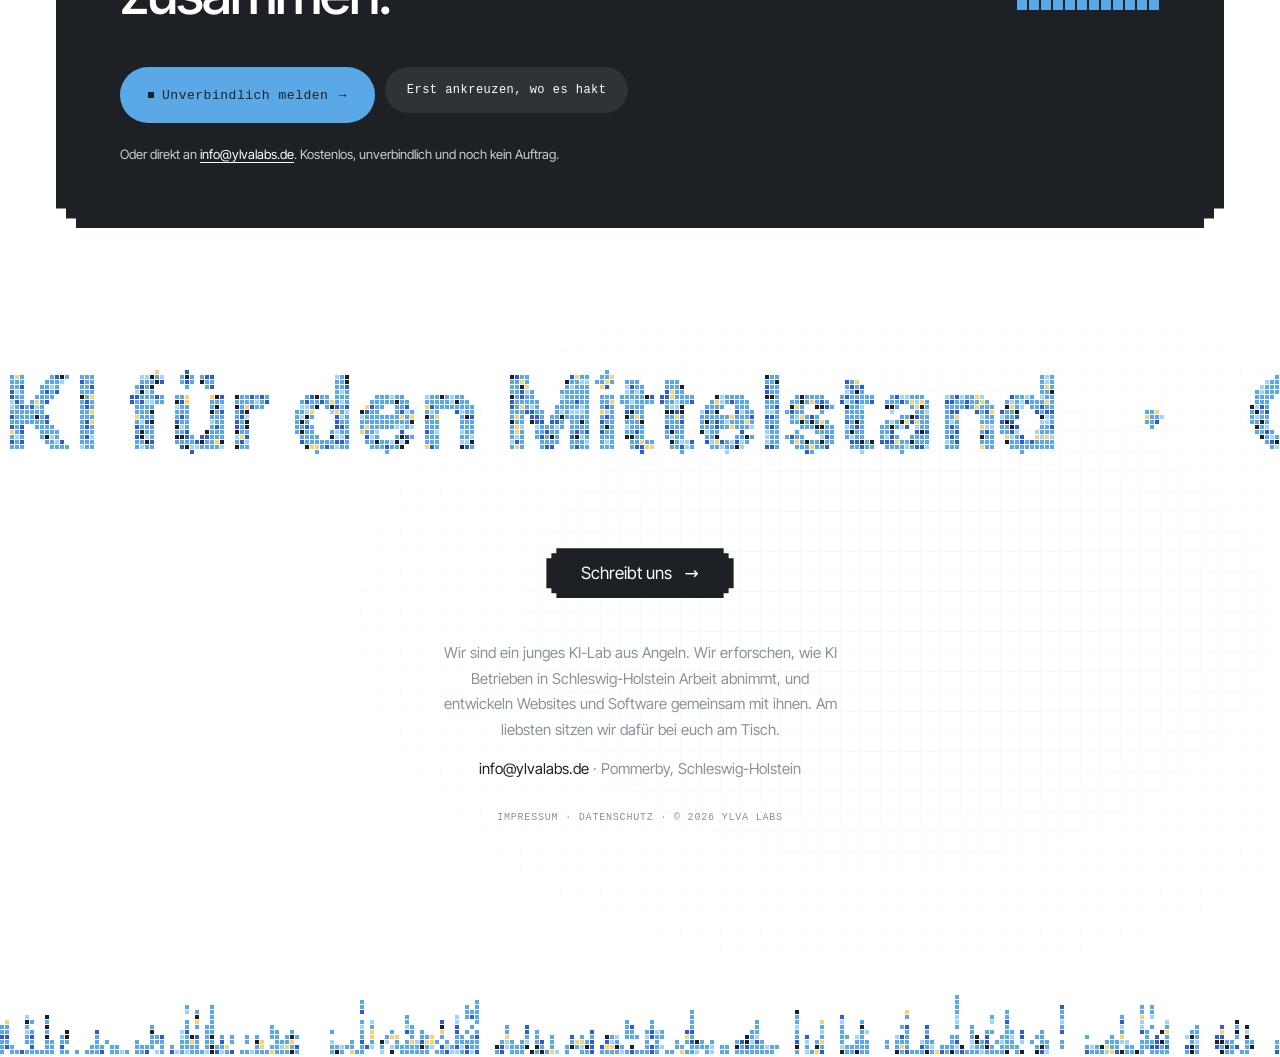
==== commit b071dd8d: "Bring the pixel organism back into the hero, alive; drop the play button - The organism canvas now s" ====
--- a/index.html
+++ b/index.html
@@ -23,7 +23,7 @@
 <link rel="apple-touch-icon" href="assets/icons/apple-touch-icon.png">
 <link rel="manifest" href="site.webmanifest">
 <link rel="stylesheet" href="assets/fonts/fonts.css">
-<link rel="stylesheet" href="assets/style.css?v=14">
+<link rel="stylesheet" href="assets/style.css?v=15">
 <script>document.documentElement.classList.replace('no-js','js')</script>
 <script type="application/ld+json">
 {"@context":"https://schema.org","@type":"Organization","name":"Ylva Labs","url":"https://ylvalabs.de/","email":"info@ylvalabs.de","slogan":"KI für den Mittelstand in Schleswig-Holstein.","description":"KI-Lab aus Schleswig-Holstein: Wir erforschen, wie Künstliche Intelligenz mittelständische Unternehmen effizienter macht, und entwickeln gemeinsam mit ihnen Websites und spezielle Software.","areaServed":{"@type":"State","name":"Schleswig-Holstein"},"knowsAbout":["Künstliche Intelligenz","Prozessautomatisierung","Individualsoftware","Webentwicklung","Digitalisierung"]}
@@ -49,8 +49,9 @@
 </header>
 
 <main id="main">
-  <!-- Hero: text first; the pixel organism grows in once below it, then rests -->
+  <!-- Hero: the text leads; the pixel organism lives beside it (above it on smaller screens) -->
   <section class="hero-copy tex">
+    <canvas class="hero-organism" data-scene="hero" aria-hidden="true"></canvas>
     <div class="wrap">
       <span class="label hero-kicker">Ylva Labs · KI-Forschung für die Praxis</span>
       <h1 class="hero-title">KI für den Mittelstand <span class="hero-sub">in Schleswig-Holstein.</span></h1>
@@ -67,9 +68,6 @@
       </ul>
     </div>
   </section>
-  <div class="band-hero" aria-hidden="true">
-    <canvas data-scene="hero"></canvas>
-  </div>
 
   <!-- Goal: what we research, in one statement -->
   <section class="split" id="ziel">
@@ -267,7 +265,6 @@
   </div>
   <div class="rubble" aria-hidden="true">
     <canvas data-scene="rubble"></canvas>
-    <button type="button" class="btn-px play" id="play" data-src="assets/games.js?v=12" hidden>play <i></i></button>
   </div>
 </footer>
 
@@ -277,6 +274,6 @@
   <a class="btn btn-go" href="#anfrage" tabindex="-1">Einfach melden<span class="btn-arrow" aria-hidden="true">→</span></a>
 </div>
 
-<script src="assets/main.js?v=14" defer></script>
+<script src="assets/main.js?v=15" defer></script>
 </body>
 </html>
--- a/assets/style.css
+++ b/assets/style.css
@@ -53,7 +53,8 @@
    L0 content   appears once (fade + 12px), then static
    L1 hover     small move, border, opacity, pixels react
    L2 CTA       stronger hover: lift, arrow, pixel spark
-   L3 moments   hero organism grows in once; section marks pop in once
+   L3 moments   hero organism grows in, then lives (only while on screen);
+                section marks pop in once
    ========================================================================== */
 
 /* L0: reveal once */
@@ -110,7 +111,9 @@
 .hero-facts{list-style:none;margin:clamp(42px,5vw,70px) 0 0;padding:14px 0 0;border-top:1px solid var(--line);display:flex;flex-wrap:wrap;justify-content:space-between;gap:8px 21px}
 .hero-facts b{font-weight:400;color:var(--ink)}
 .dot-px{display:inline-block;width:7px;height:7px;background:var(--px);margin-right:6px;vertical-align:1px}
-.band-hero{height:clamp(120px,15vw,220px)}
+/* The pixel organism: a layer behind the hero, beside the headline (JS keeps it clear of the text) */
+.hero-organism{position:absolute;left:0;top:0;z-index:-1}
+.no-js .hero-organism{display:none}
 
 /* ---------- Section frame: number, rule, pixel mark, heading ---------- */
 .showcase,.intro,.split,.finder,.flow{padding:clamp(56px,6.5vw,98px) 0}
@@ -221,7 +224,6 @@
 .foot-inner a:not(.btn-px):hover{color:var(--ink);text-decoration:underline}
 .foot-inner .label{margin-top:14px;max-width:none}
 .rubble{position:relative;height:130px;margin-top:clamp(70px,8vw,126px)}
-.rubble .play{position:absolute;left:50%;bottom:10px;transform:translateX(-50%)}
 /* Button with pixel-stepped corners (two 5px steps, on the page grid) */
 .btn-px{--s:5px;display:inline-flex;align-items:center;gap:10px;height:50px;padding:0 35px;border:0;background:var(--ink);color:var(--paper);font:400 17px/1 var(--sans);cursor:pointer;white-space:nowrap;
   transition:background .2s,transform .25s var(--ease-out);clip-path:polygon(0 calc(var(--s)*2),var(--s) calc(var(--s)*2),var(--s) var(--s),calc(var(--s)*2) var(--s),calc(var(--s)*2) 0,calc(100% - var(--s)*2) 0,calc(100% - var(--s)*2) var(--s),calc(100% - var(--s)) var(--s),calc(100% - var(--s)) calc(var(--s)*2),100% calc(var(--s)*2),100% calc(100% - var(--s)*2),calc(100% - var(--s)) calc(100% - var(--s)*2),calc(100% - var(--s)) calc(100% - var(--s)),calc(100% - var(--s)*2) calc(100% - var(--s)),calc(100% - var(--s)*2) 100%,calc(var(--s)*2) 100%,calc(var(--s)*2) calc(100% - var(--s)),var(--s) calc(100% - var(--s)),var(--s) calc(100% - var(--s)*2),0 calc(100% - var(--s)*2))}
@@ -229,10 +231,7 @@
 .btn-px:hover{background:var(--deep)}
 .btn-px.btn-go::after{display:none}
 .btn-px.btn-go:hover{box-shadow:none}
-.rubble .play:hover{transform:translateX(-50%) translateY(-2px)}
-.play i{width:19px;height:4px;background:repeating-linear-gradient(90deg,#f6d36d 0 4px,transparent 4px 5px)}
 .px-progress{position:fixed;top:0;left:0;width:100%;height:10px;z-index:30;pointer-events:none}
-.px-play{position:fixed;inset:0;width:100vw;height:100vh;z-index:-1;pointer-events:none}
 
 /* ---------- Portfolio ---------- */
 /* Portfolio: live site in a Safari window (Safari 26 look) */
@@ -292,6 +291,8 @@
   .steps,.offer{grid-template-columns:repeat(2,1fr);row-gap:28px}
   .cta-card{grid-template-columns:1fr}
   .cta-art{display:none}
+  .hero-copy{padding-top:0}
+  .hero-organism{position:relative;height:clamp(130px,24vw,210px);margin-bottom:clamp(21px,4vw,35px)}
 }
 @media (max-width:720px){
   :root{--gutter:16px}
@@ -303,7 +304,6 @@
   .hero-title{font-size:clamp(40px,11.5vw,56px)}
   .hero-ctas .btn{width:100%;justify-content:center}
   .hero-facts{flex-direction:column}
-  .band-hero{height:110px}
   .tex::before{display:none}
   .cards{grid-template-columns:1fr;gap:35px}
   .pains,.offer,.steps{grid-template-columns:1fr}
@@ -329,6 +329,5 @@
   .reveal{opacity:1;transform:none}
   .px-pop rect{opacity:1}
   .sec-rule::after{transform:none}
-  .btn-go:hover,.card:hover,.rubble .play:hover{transform:none}
-  .rubble .play:hover{transform:translateX(-50%)}
+  .btn-go:hover,.card:hover{transform:none}
 }
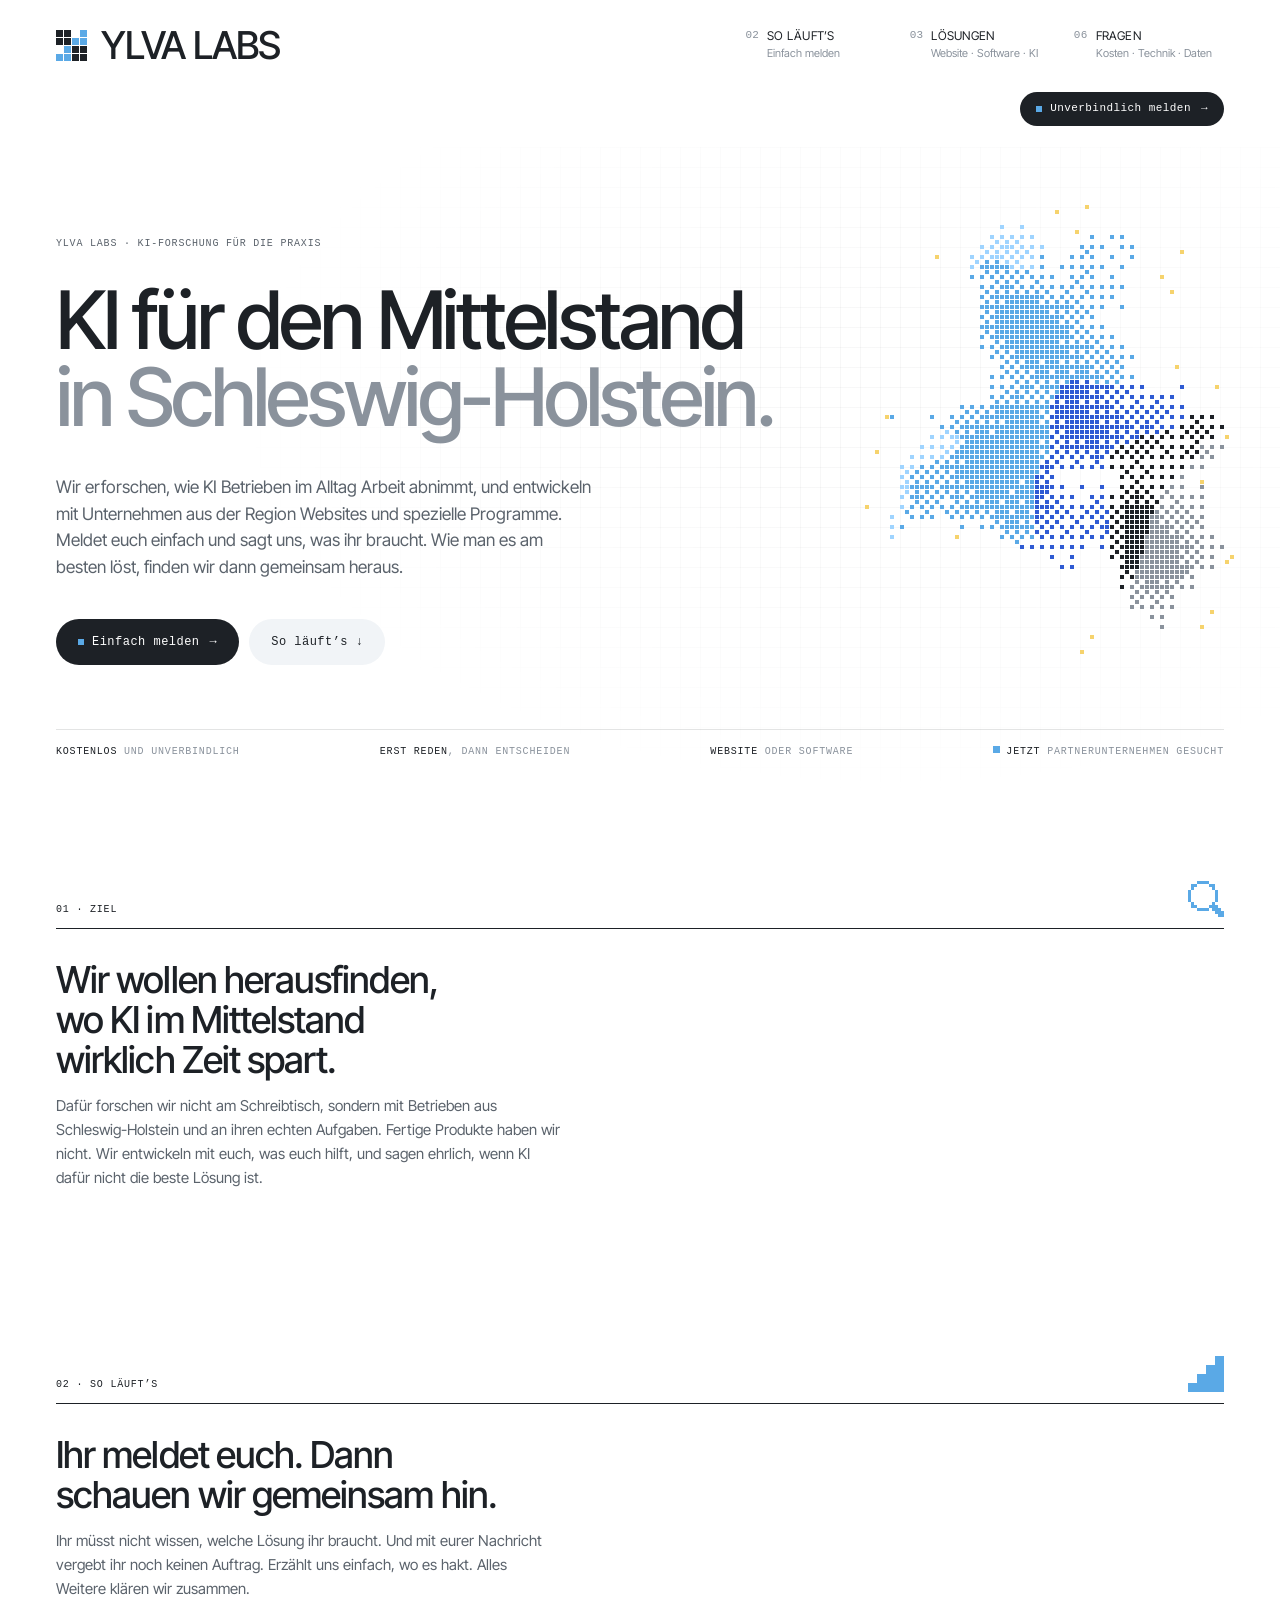
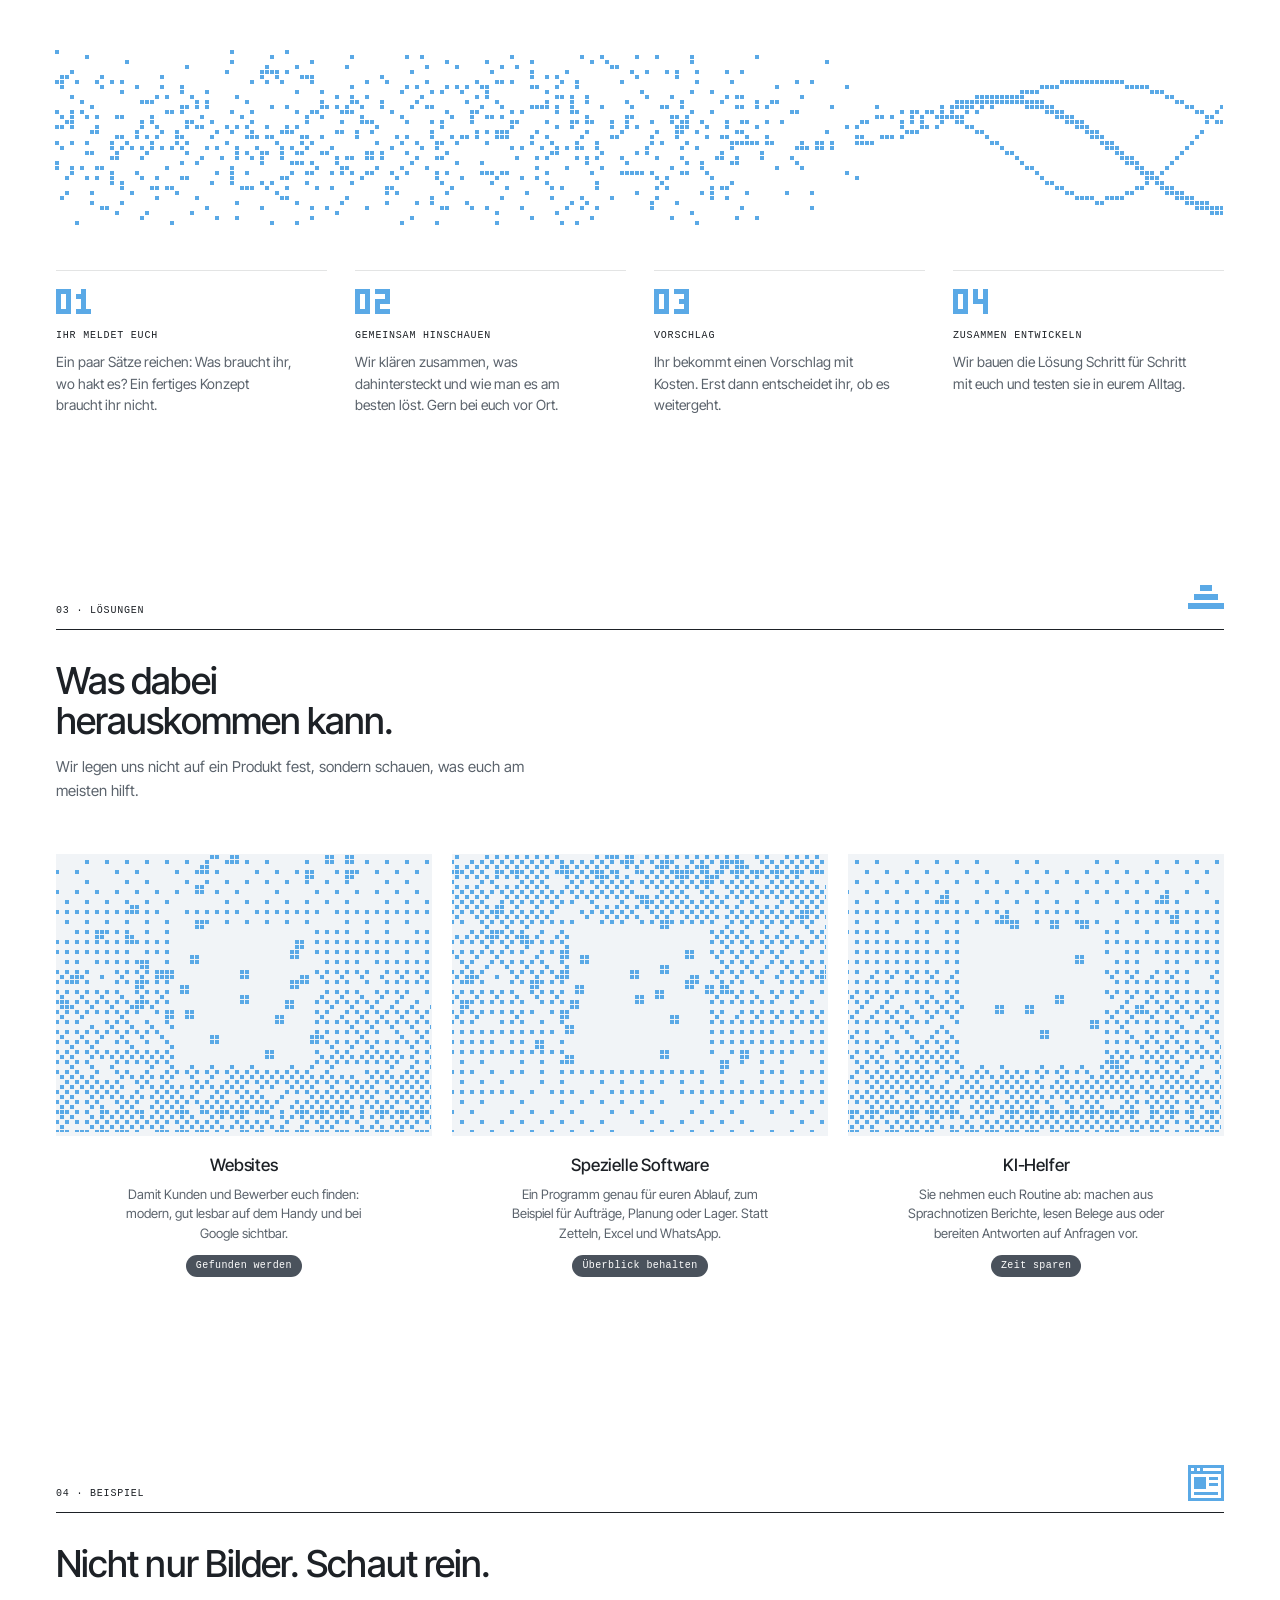
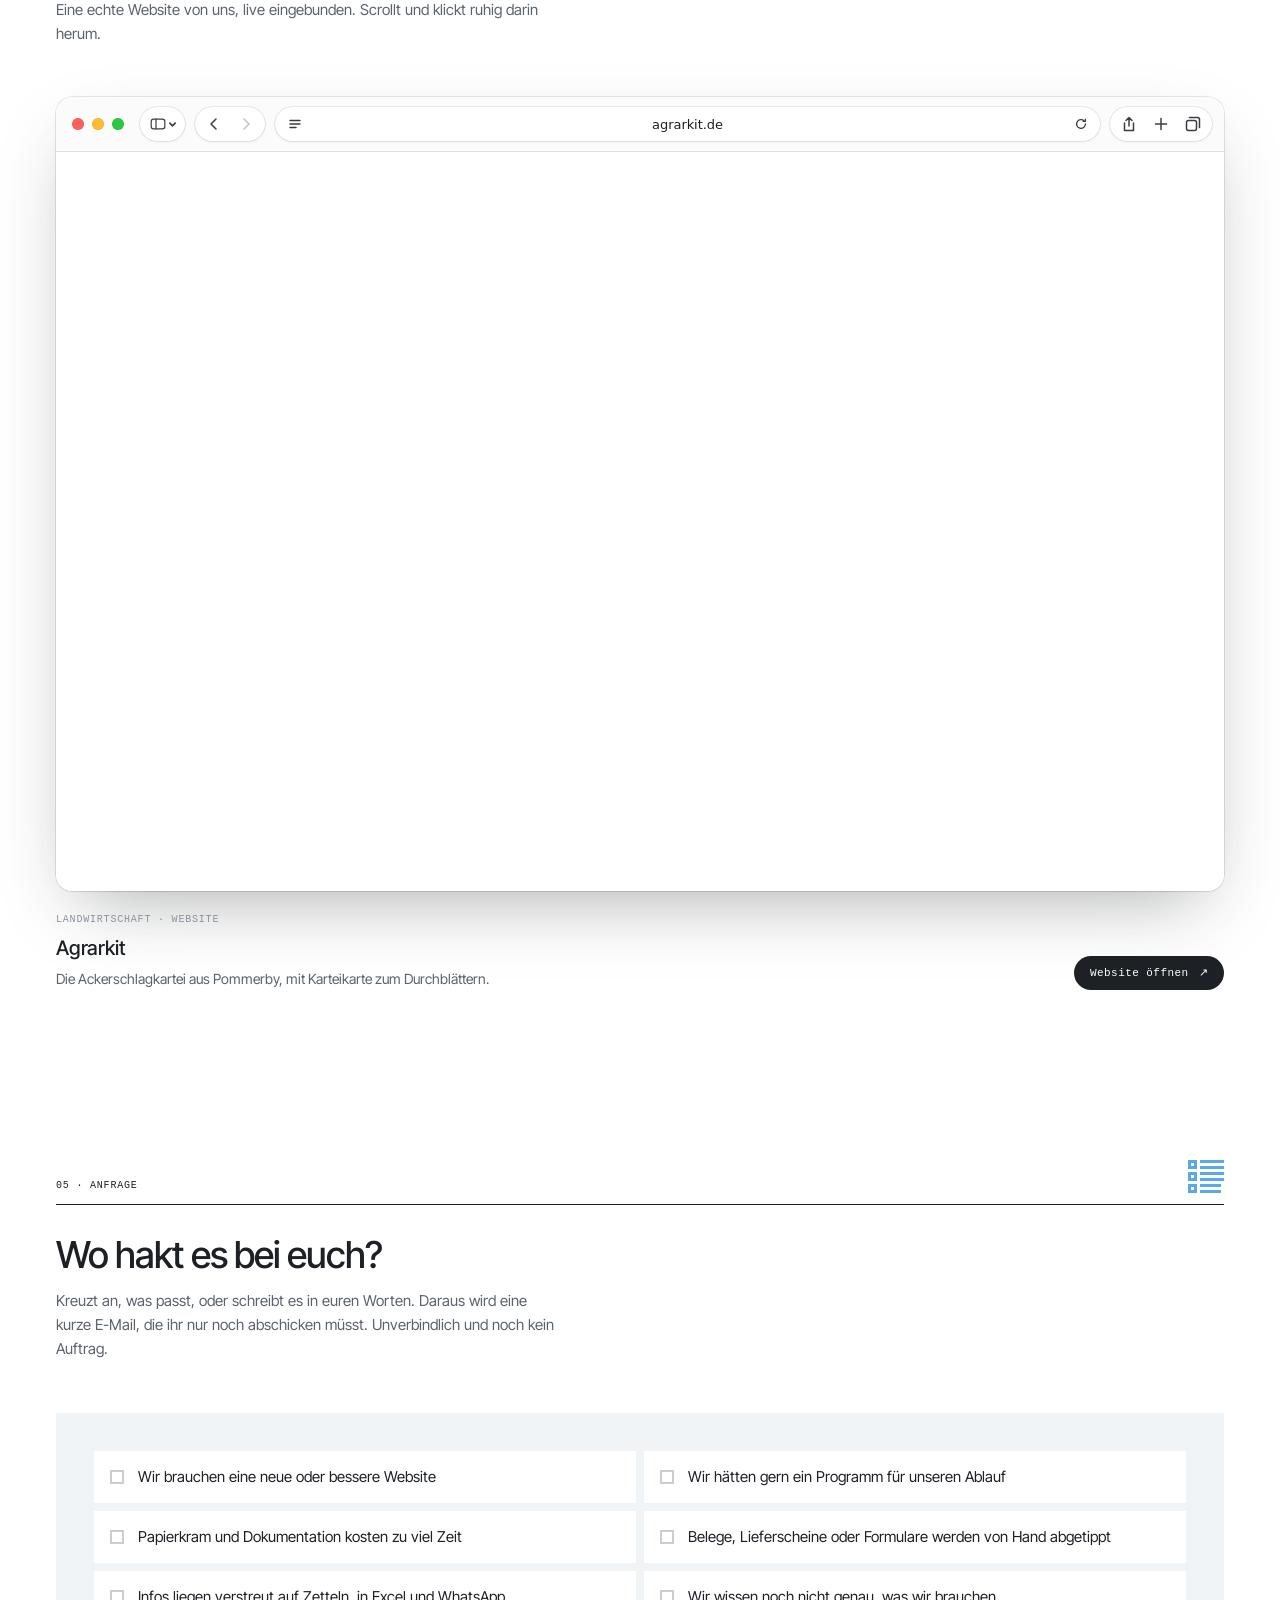
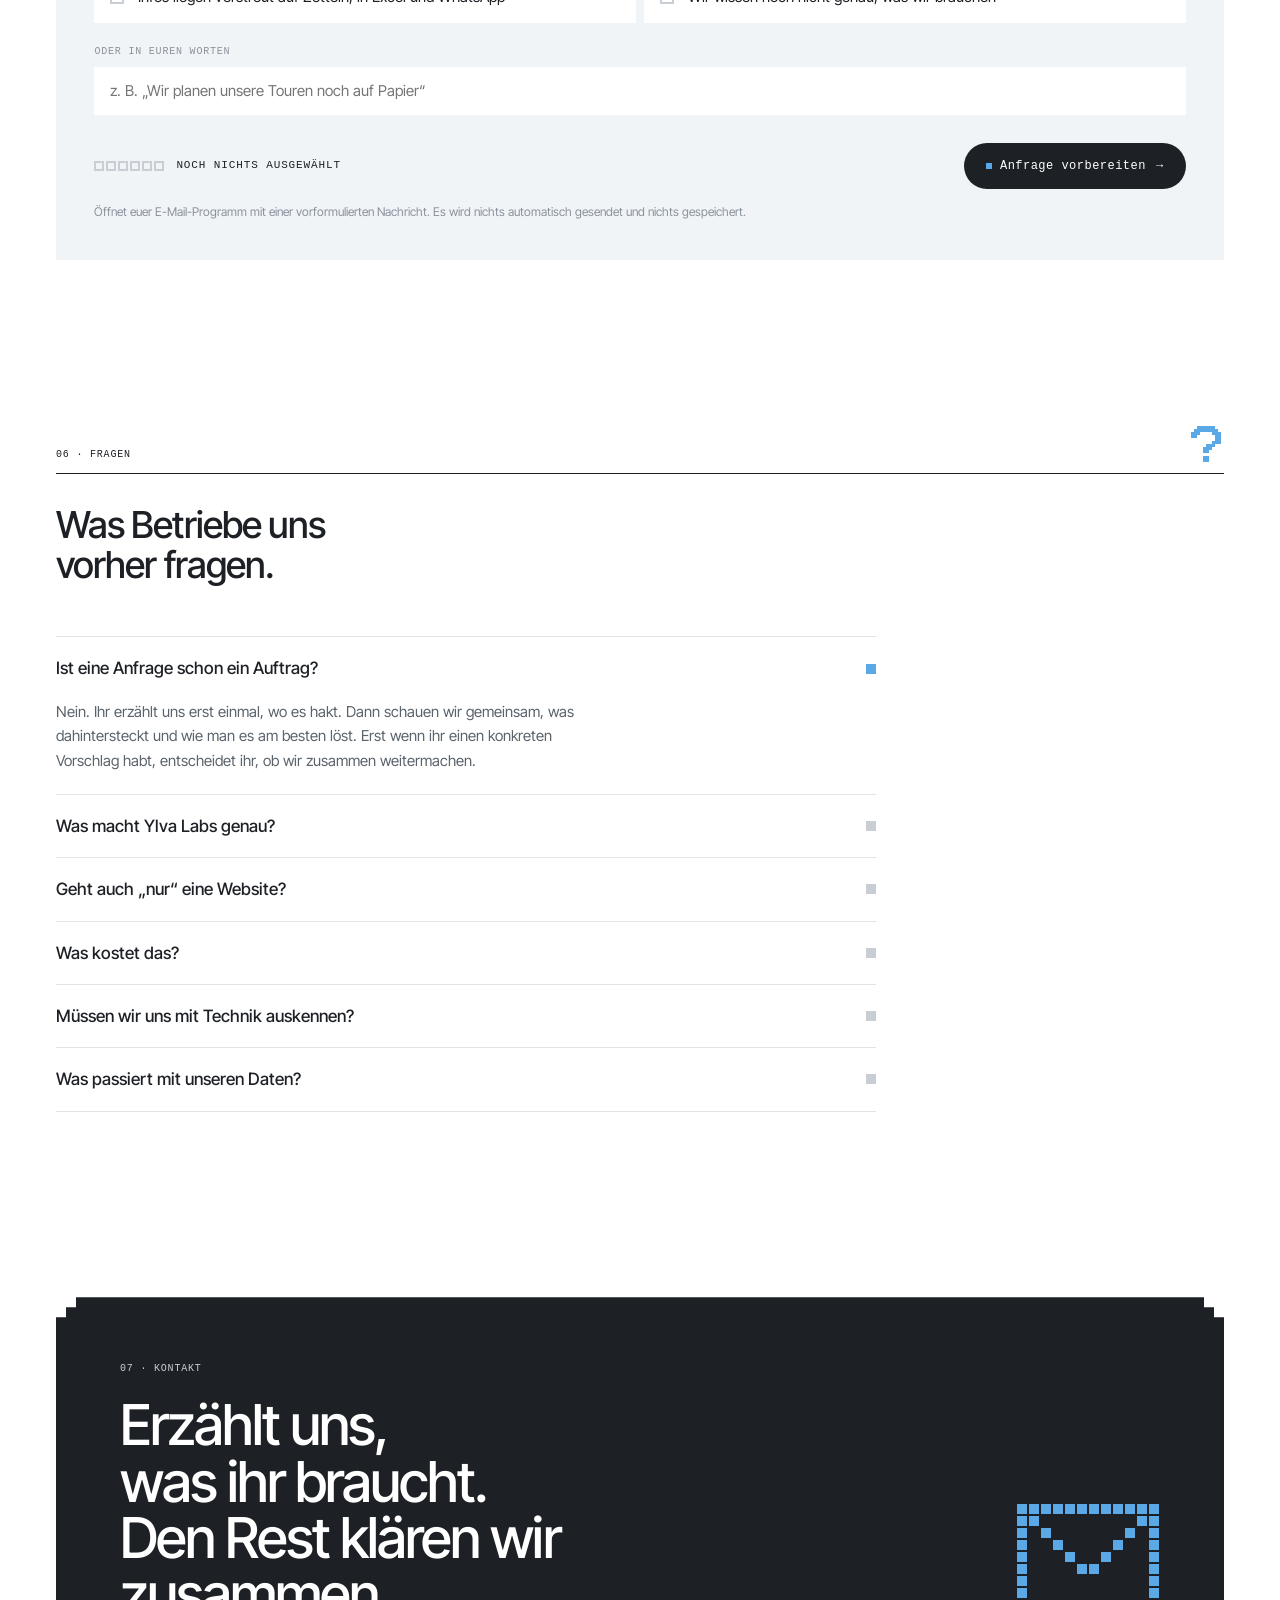
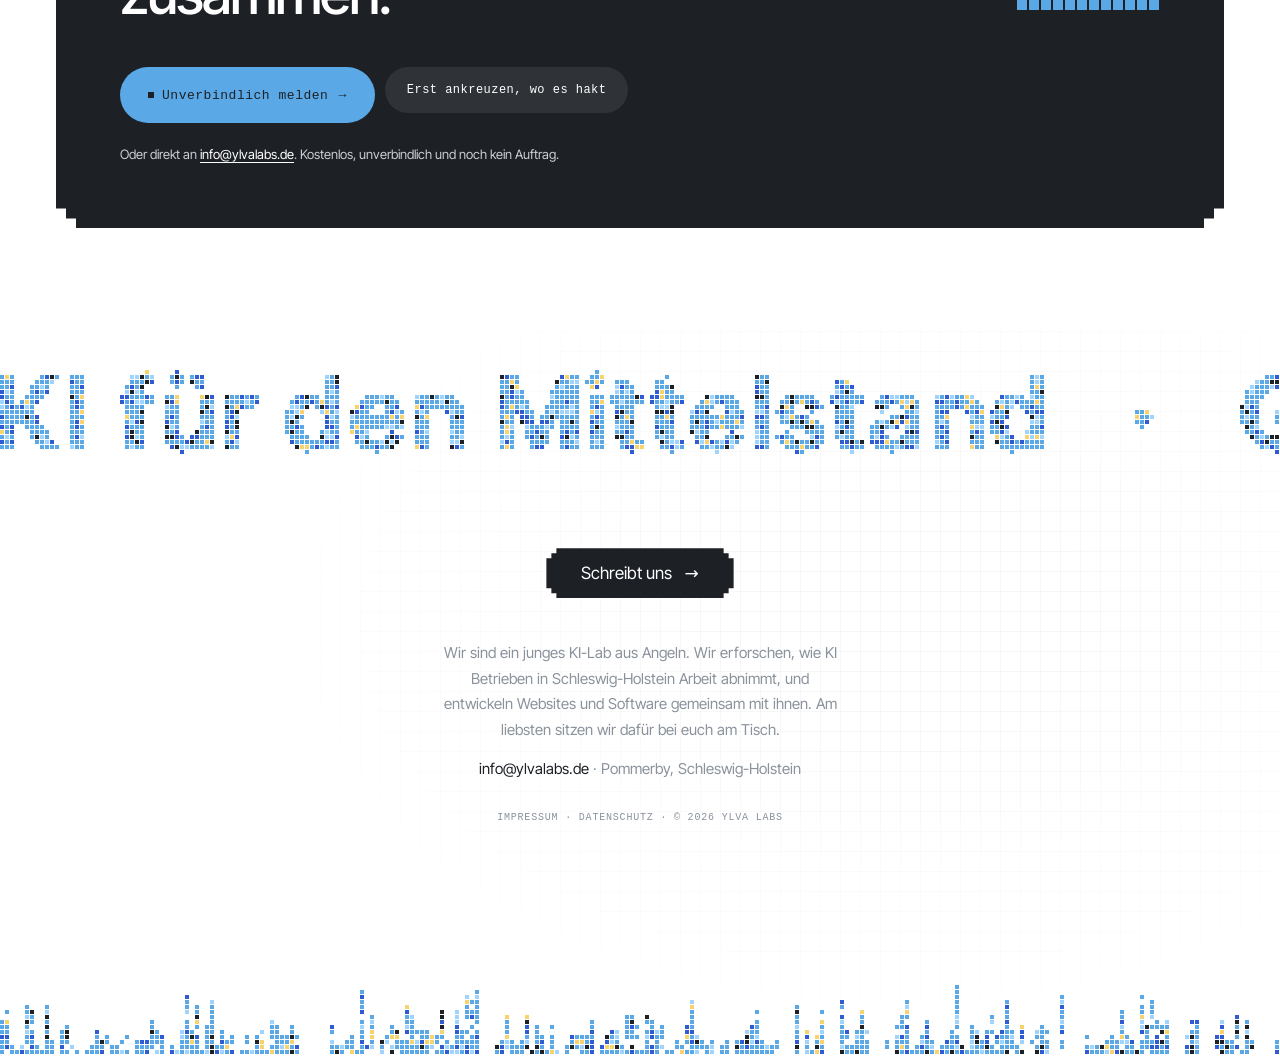
==== commit 20af403d: "Footer slogan runs on its own; now and then pixels dance out of line - The pixel lettering in the fo" ====
--- a/index.html
+++ b/index.html
@@ -23,7 +23,7 @@
 <link rel="apple-touch-icon" href="assets/icons/apple-touch-icon.png">
 <link rel="manifest" href="site.webmanifest">
 <link rel="stylesheet" href="assets/fonts/fonts.css">
-<link rel="stylesheet" href="assets/style.css?v=15">
+<link rel="stylesheet" href="assets/style.css?v=16">
 <script>document.documentElement.classList.replace('no-js','js')</script>
 <script type="application/ld+json">
 {"@context":"https://schema.org","@type":"Organization","name":"Ylva Labs","url":"https://ylvalabs.de/","email":"info@ylvalabs.de","slogan":"KI für den Mittelstand in Schleswig-Holstein.","description":"KI-Lab aus Schleswig-Holstein: Wir erforschen, wie Künstliche Intelligenz mittelständische Unternehmen effizienter macht, und entwickeln gemeinsam mit ihnen Websites und spezielle Software.","areaServed":{"@type":"State","name":"Schleswig-Holstein"},"knowsAbout":["Künstliche Intelligenz","Prozessautomatisierung","Individualsoftware","Webentwicklung","Digitalisierung"]}
@@ -274,6 +274,6 @@
   <a class="btn btn-go" href="#anfrage" tabindex="-1">Einfach melden<span class="btn-arrow" aria-hidden="true">→</span></a>
 </div>
 
-<script src="assets/main.js?v=15" defer></script>
+<script src="assets/main.js?v=16" defer></script>
 </body>
 </html>
--- a/assets/style.css
+++ b/assets/style.css
@@ -216,7 +216,9 @@
 
 /* ---------- Footer ---------- */
 .foot{position:relative;padding-top:clamp(21px,3vw,42px);text-align:center;overflow:hidden}
-.marquee{height:115px;margin-bottom:clamp(42px,5vw,70px)}
+/* 20px of room above and below the letters for the pixels that dance out of line;
+   the margins take it back, so the text stays where it was */
+.marquee{height:155px;margin:-20px 0 calc(clamp(42px,5vw,70px) - 20px)}
 .foot-inner{display:flex;flex-direction:column;align-items:center;gap:14px;font-size:15px;line-height:1.7;color:var(--muted)}
 .foot-inner p{max-width:44ch}
 .foot-inner .btn-px{margin-bottom:28px}
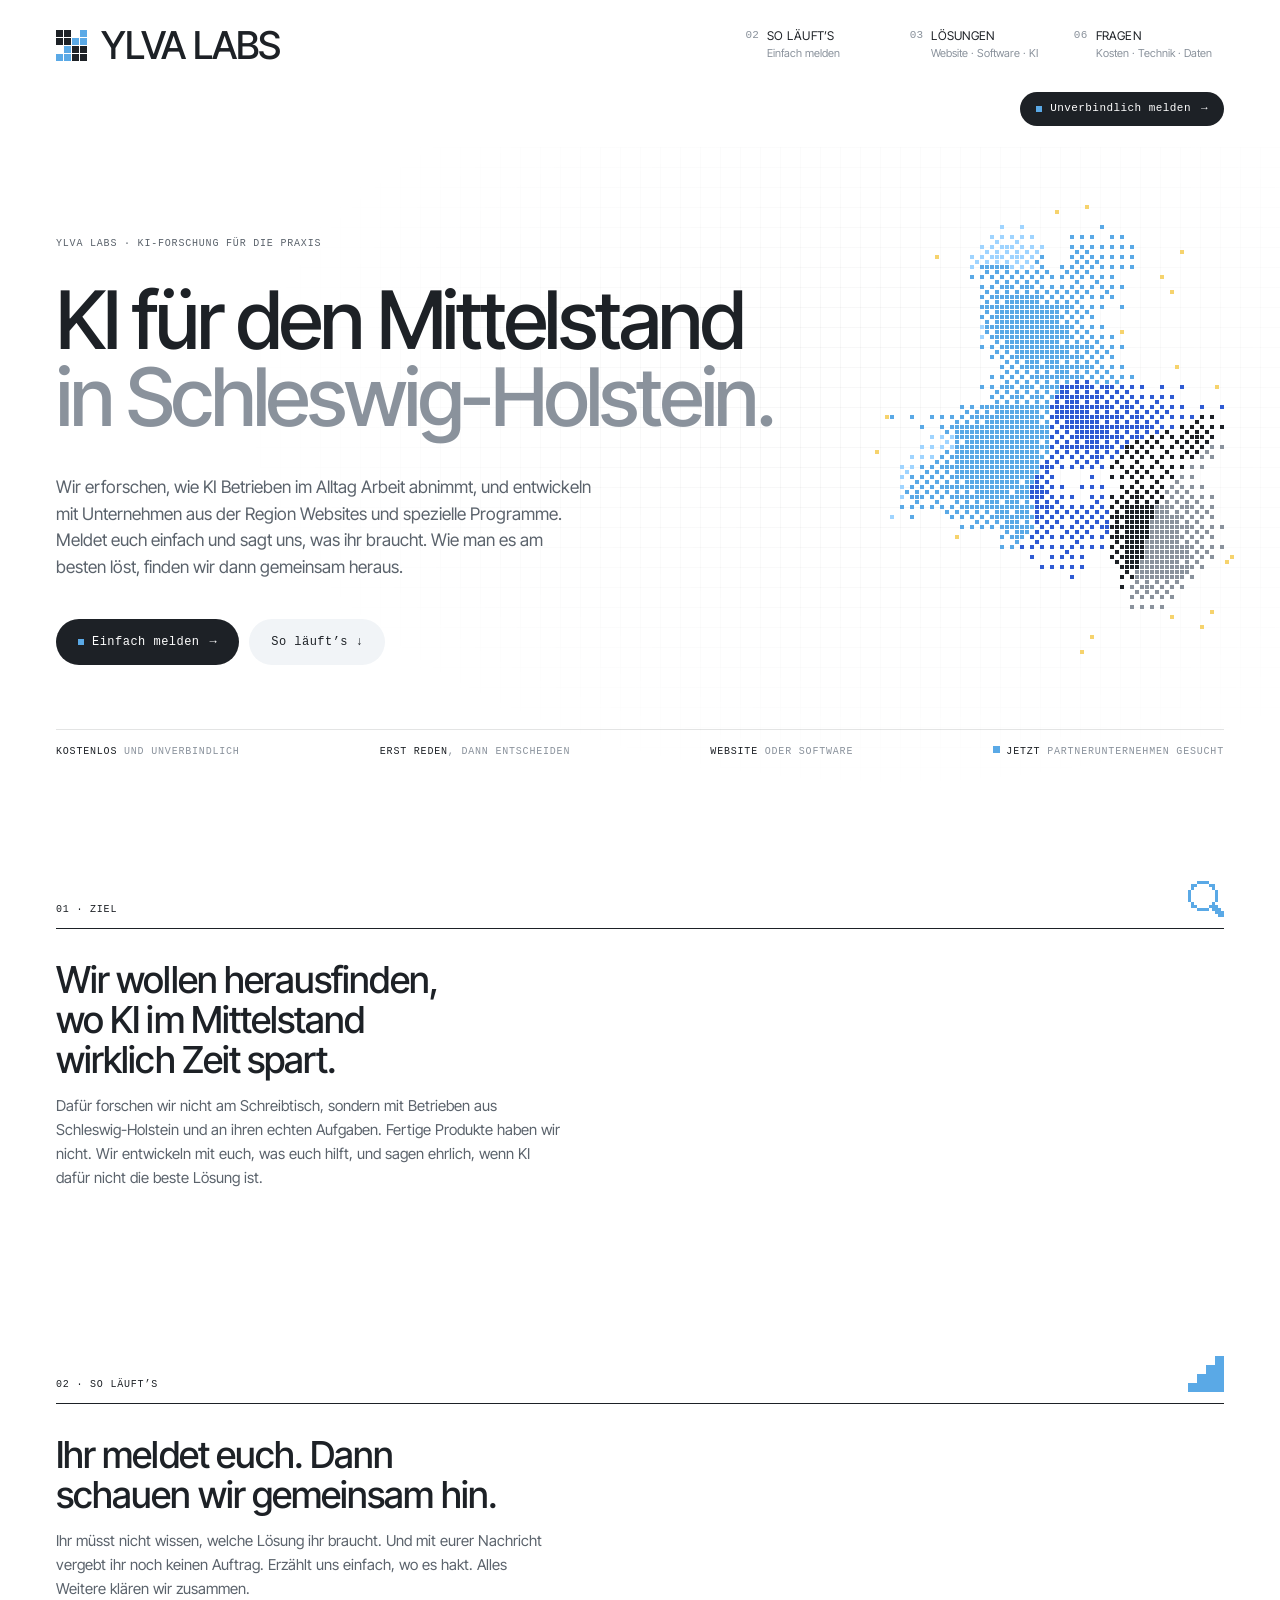
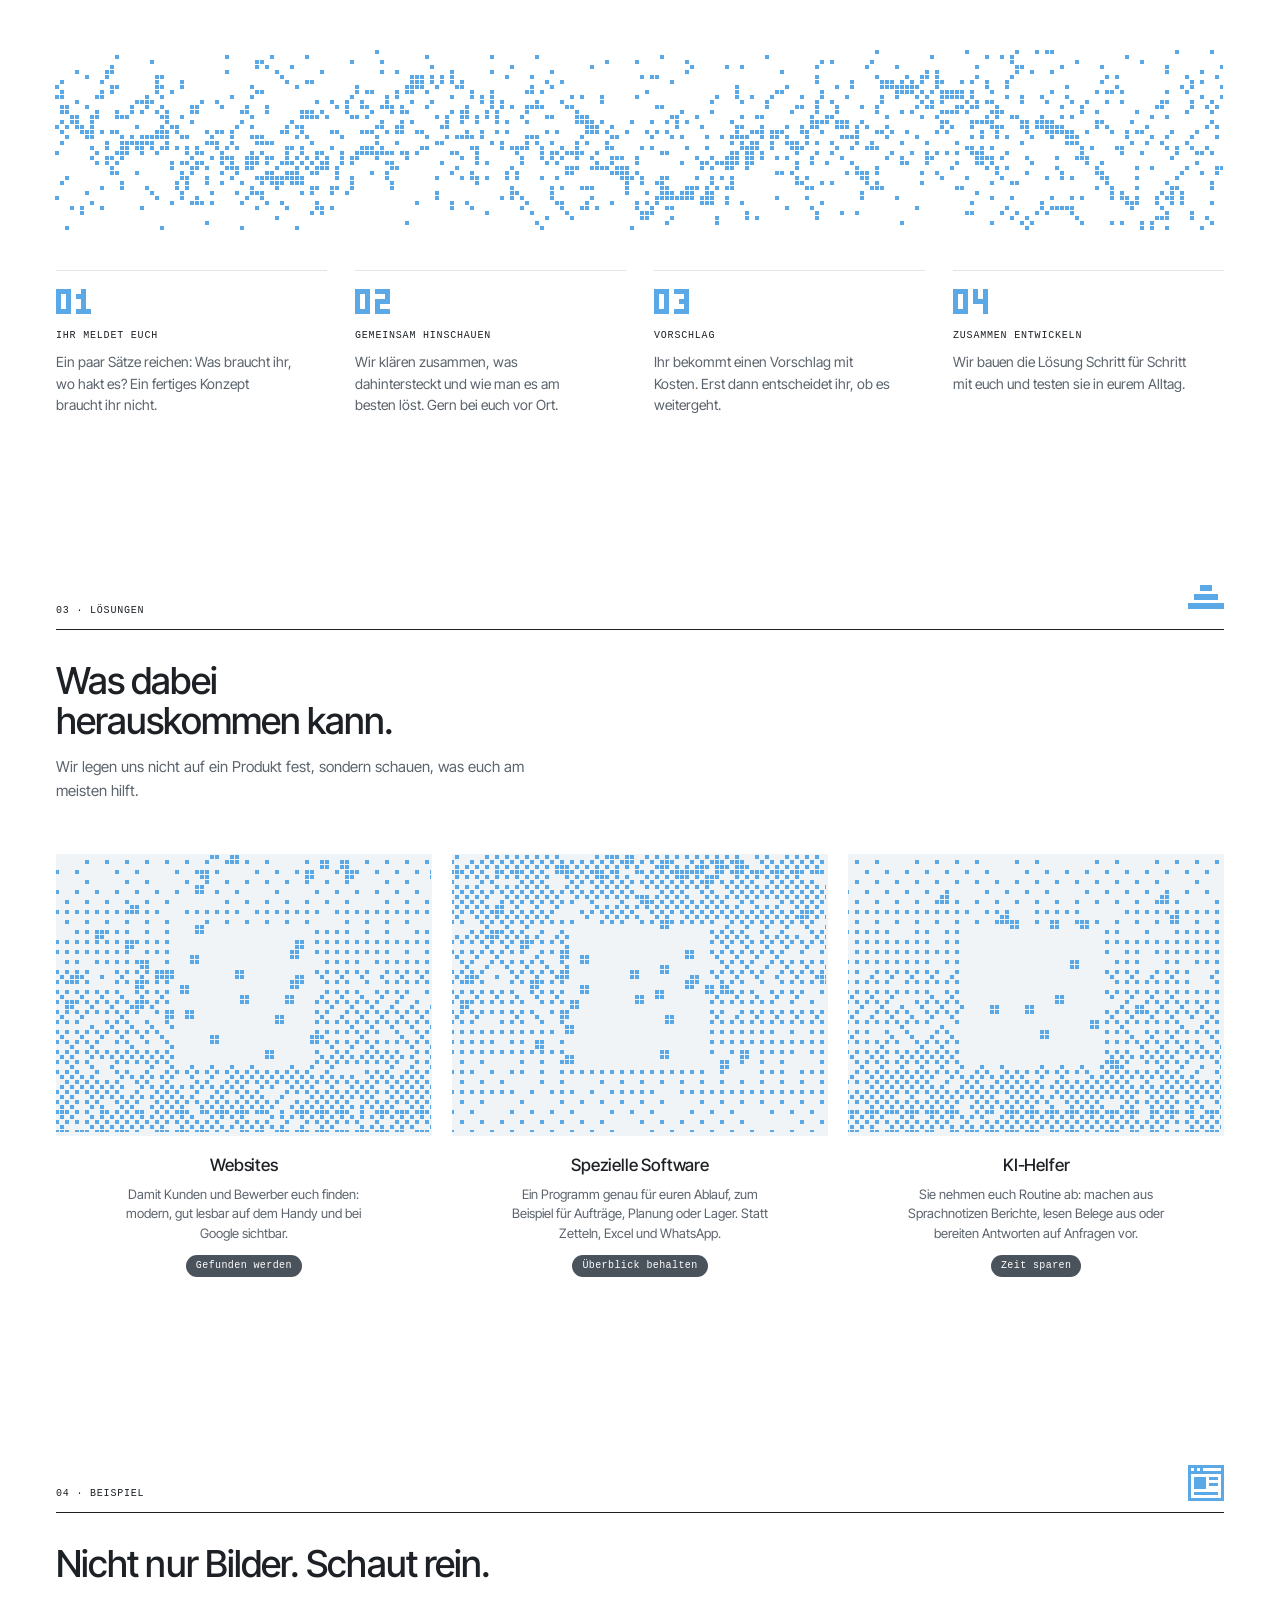
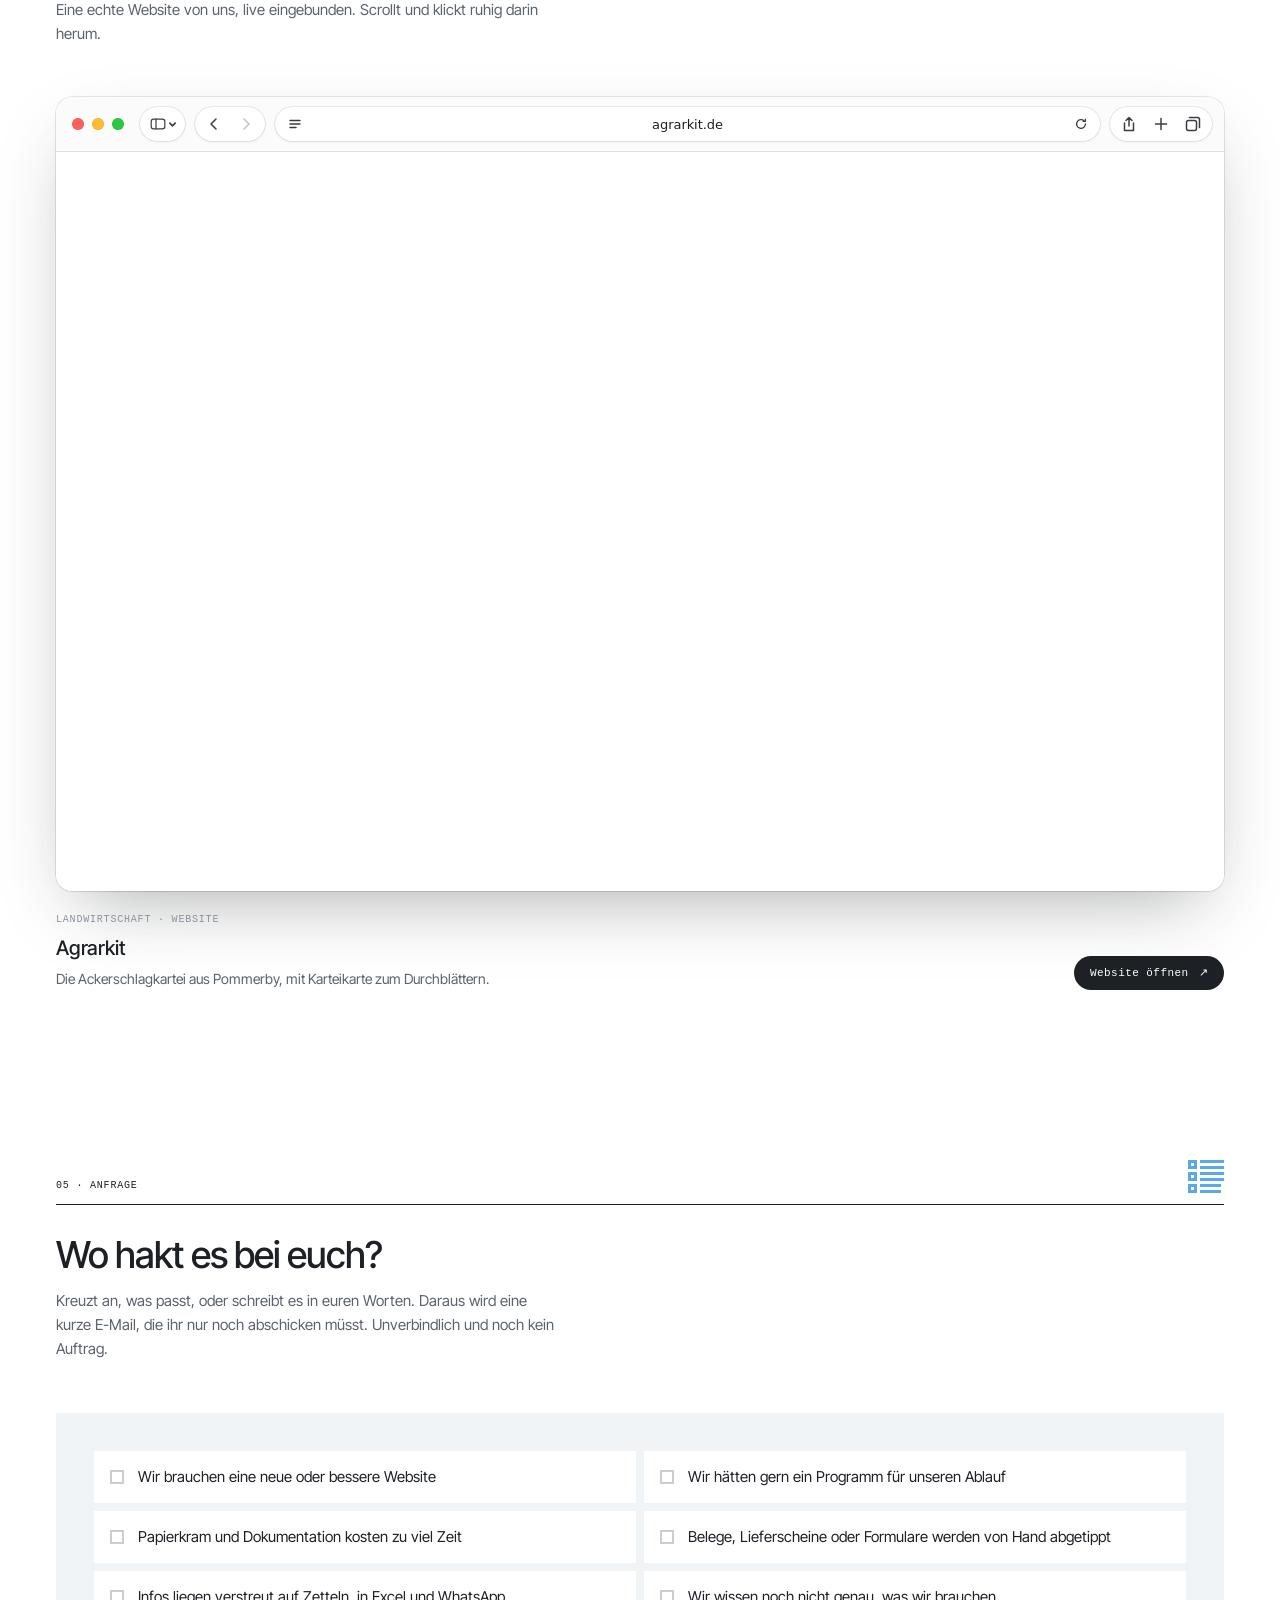
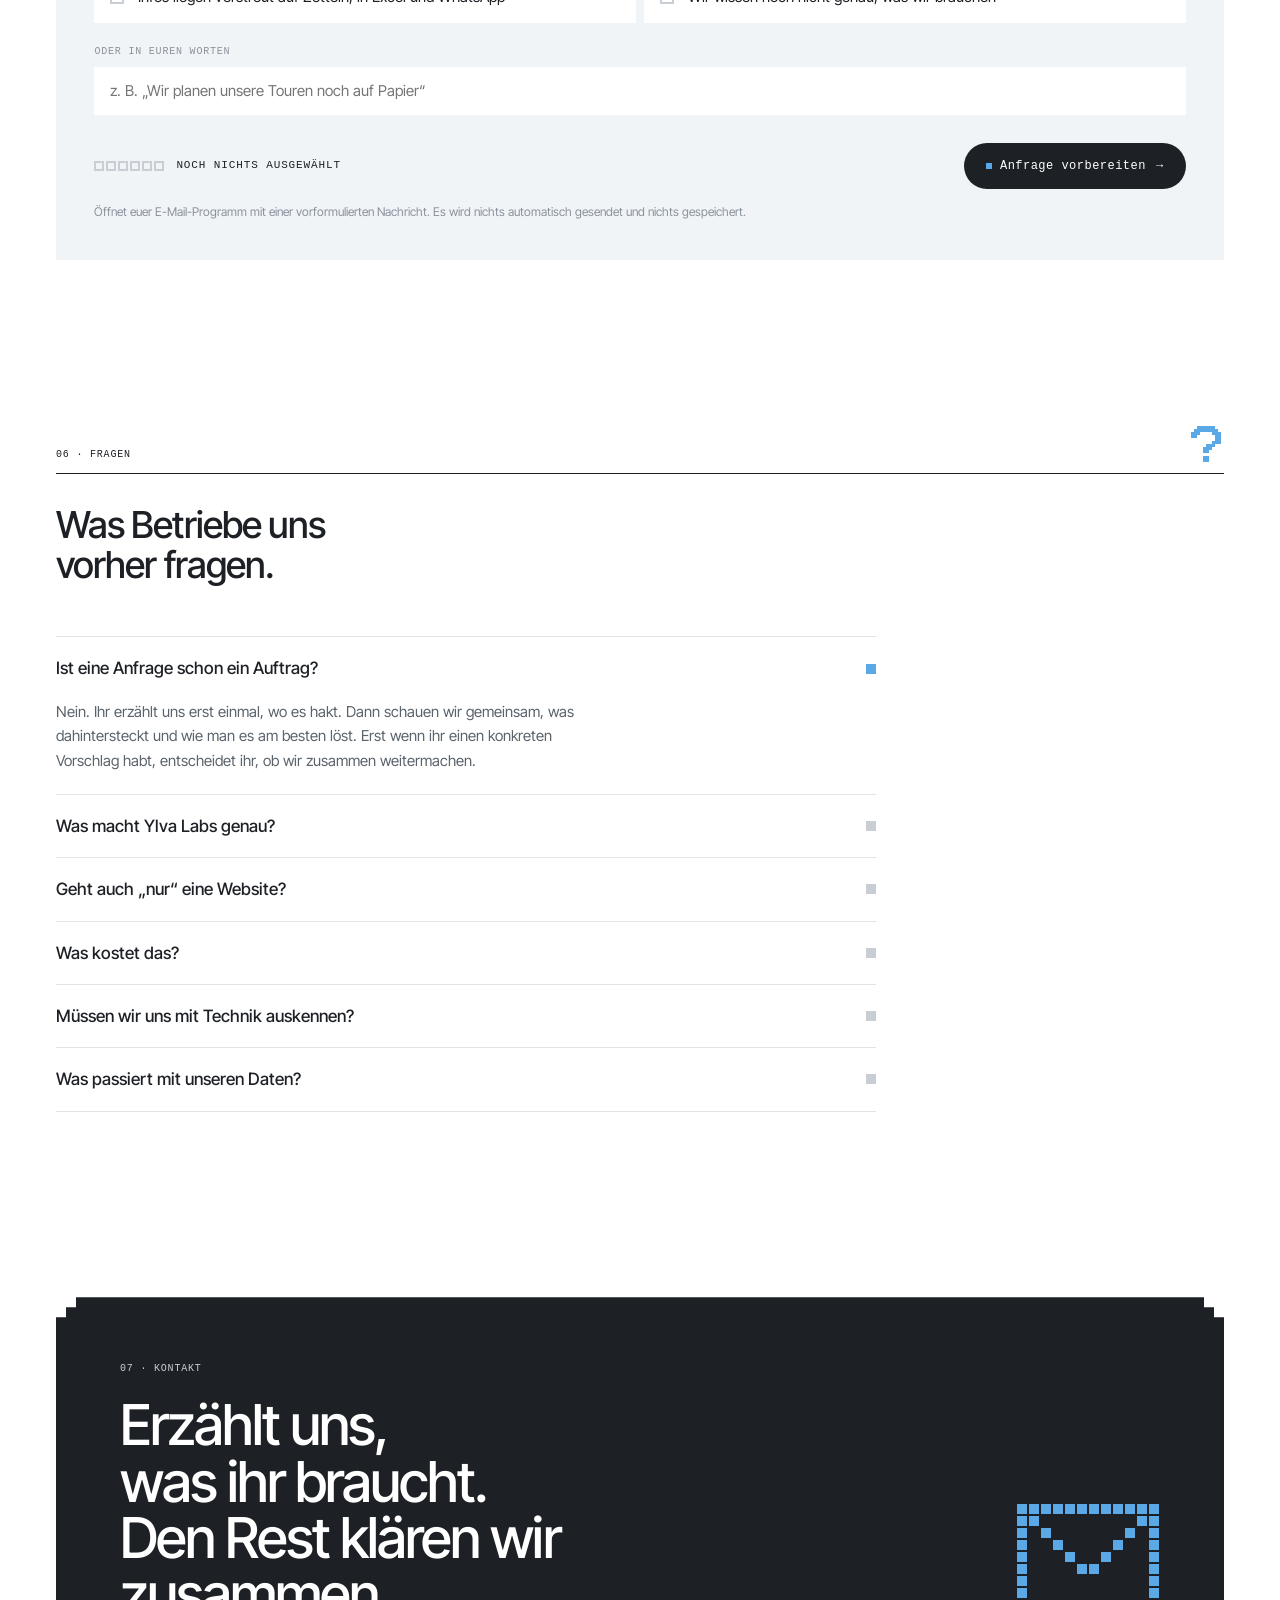
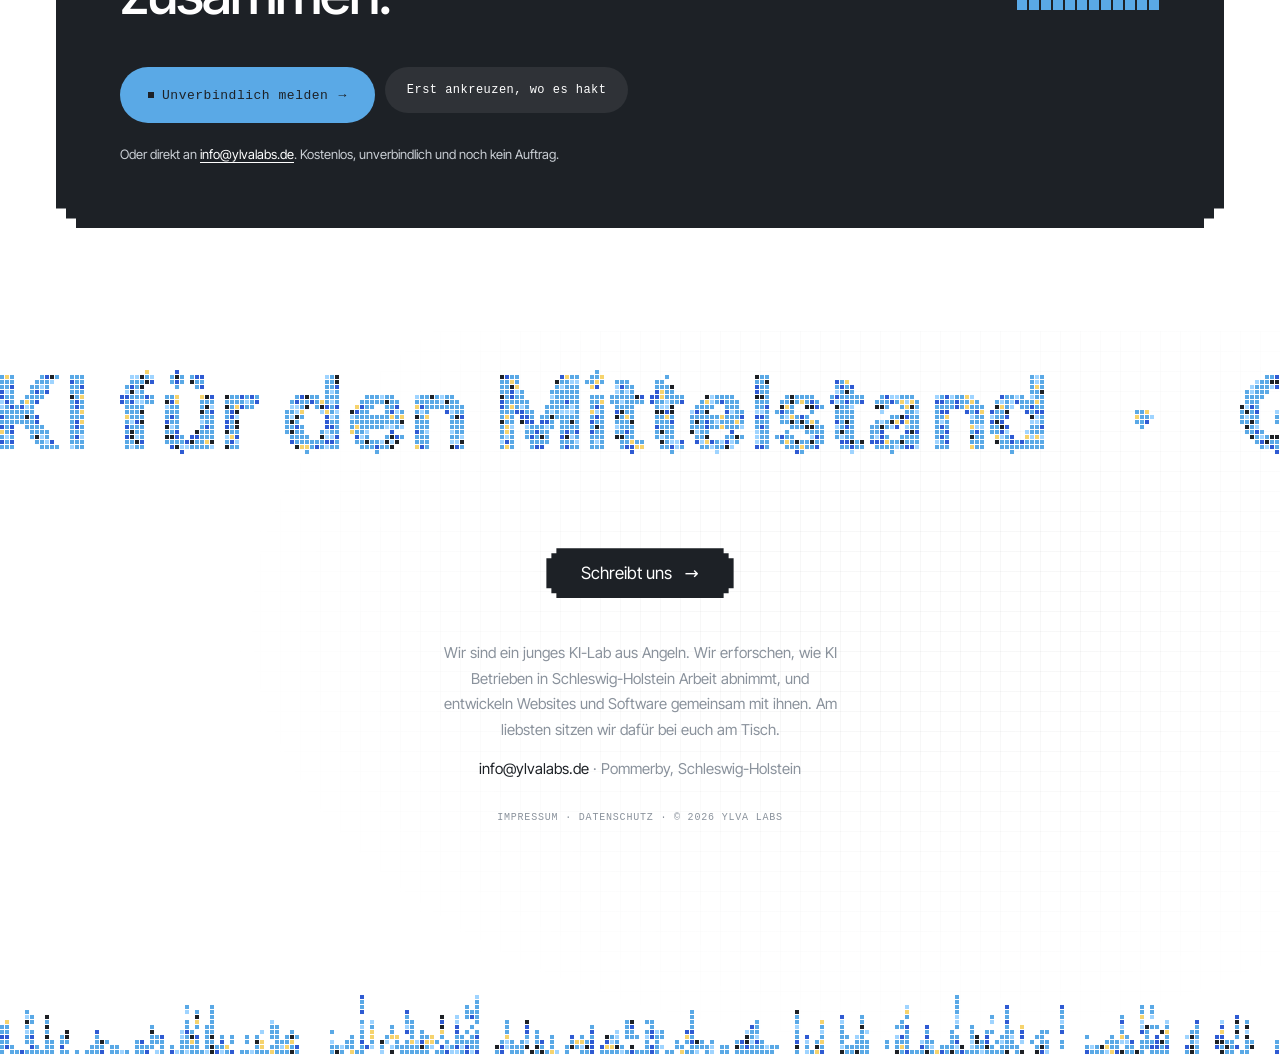
==== commit 4fd4359f: "Let the "So läuft's" picture live: from vague to precise, step by step - The flow picture moves cont" ====
--- a/index.html
+++ b/index.html
@@ -274,6 +274,6 @@
   <a class="btn btn-go" href="#anfrage" tabindex="-1">Einfach melden<span class="btn-arrow" aria-hidden="true">→</span></a>
 </div>
 
-<script src="assets/main.js?v=16" defer></script>
+<script src="assets/main.js?v=17" defer></script>
 </body>
 </html>
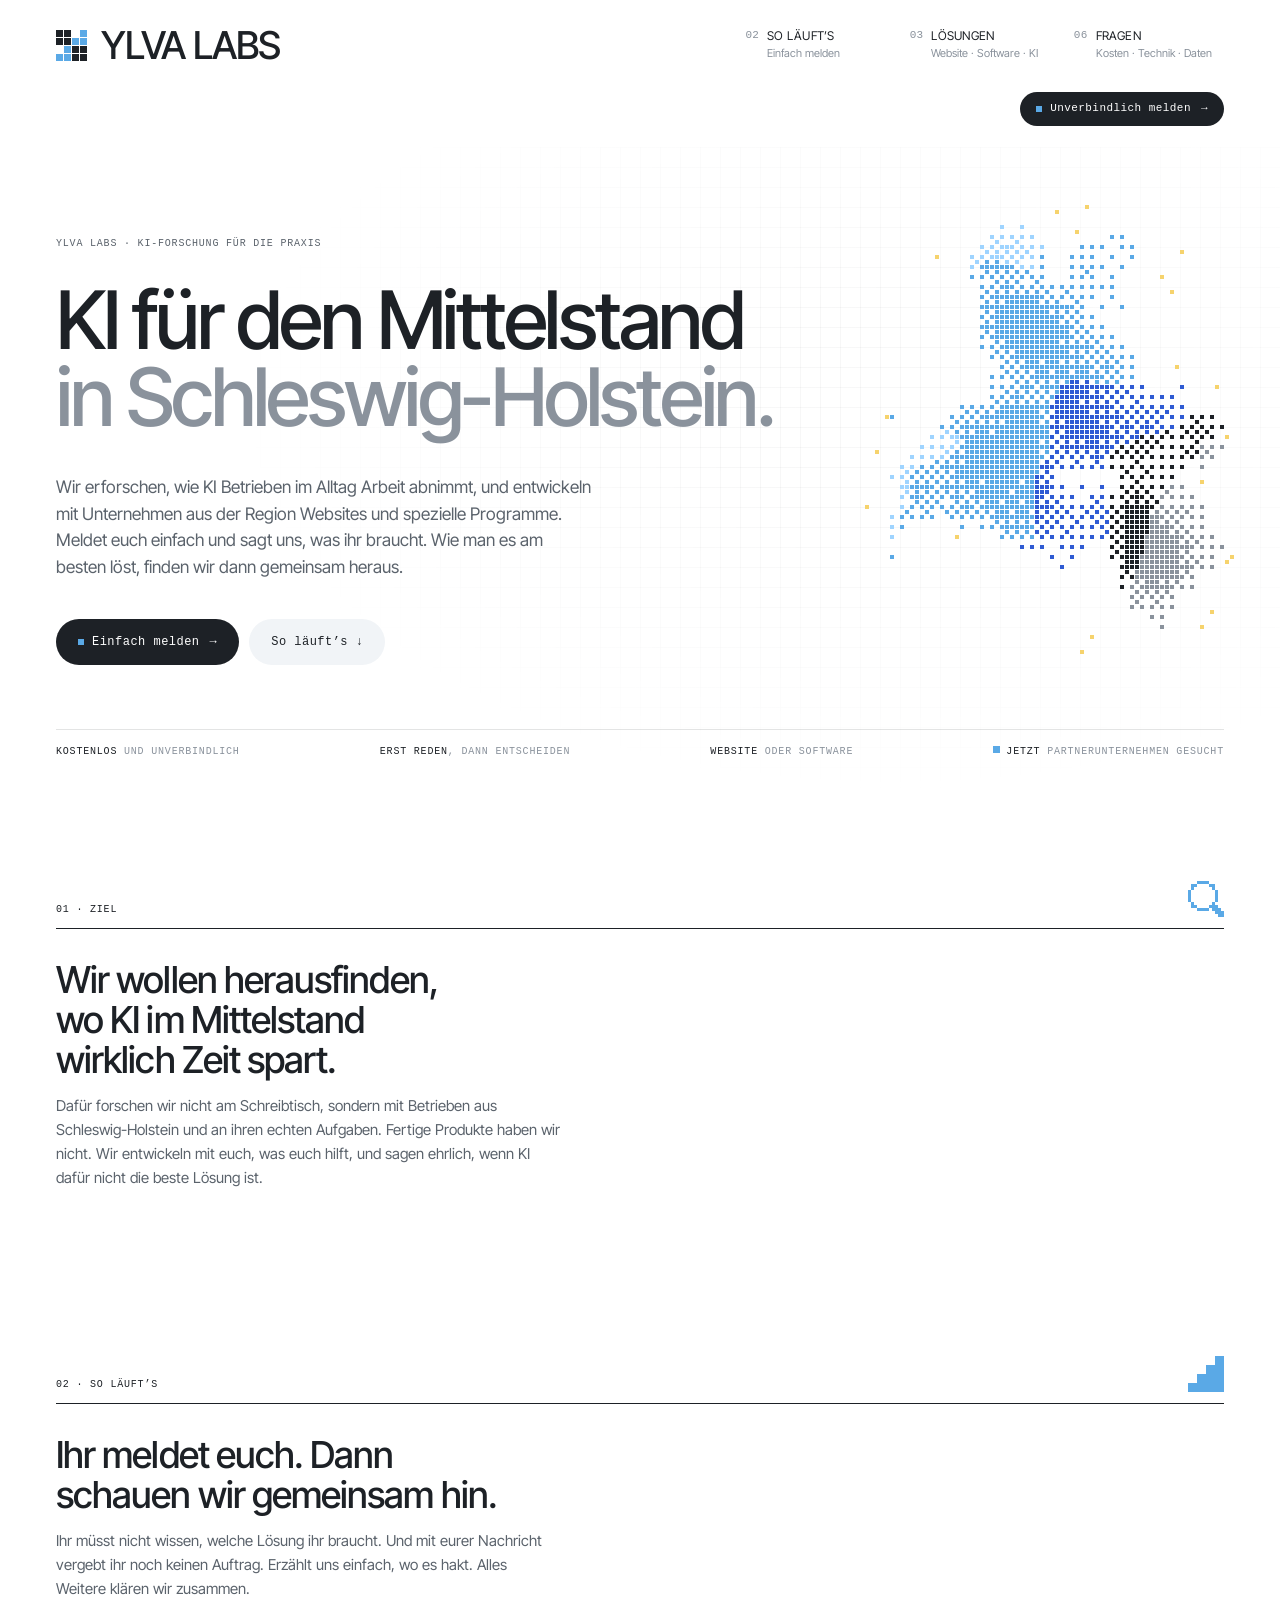
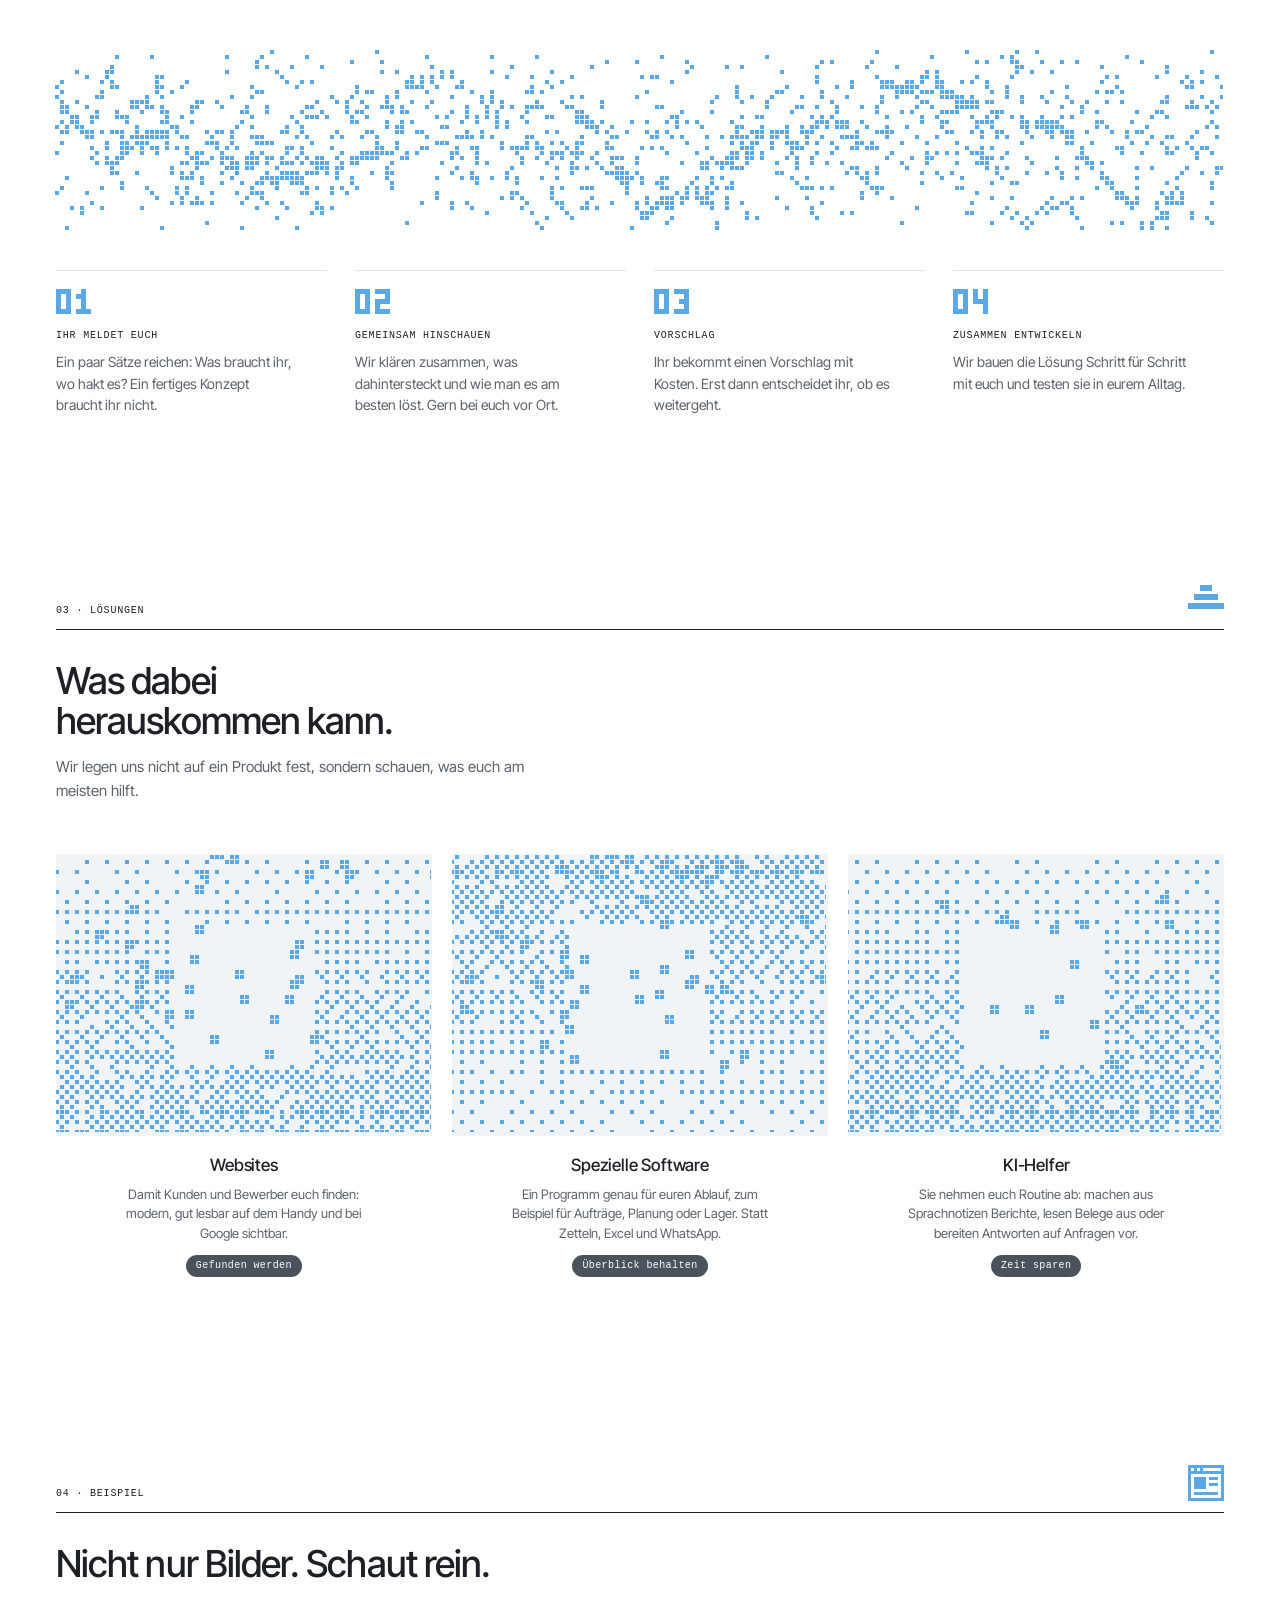
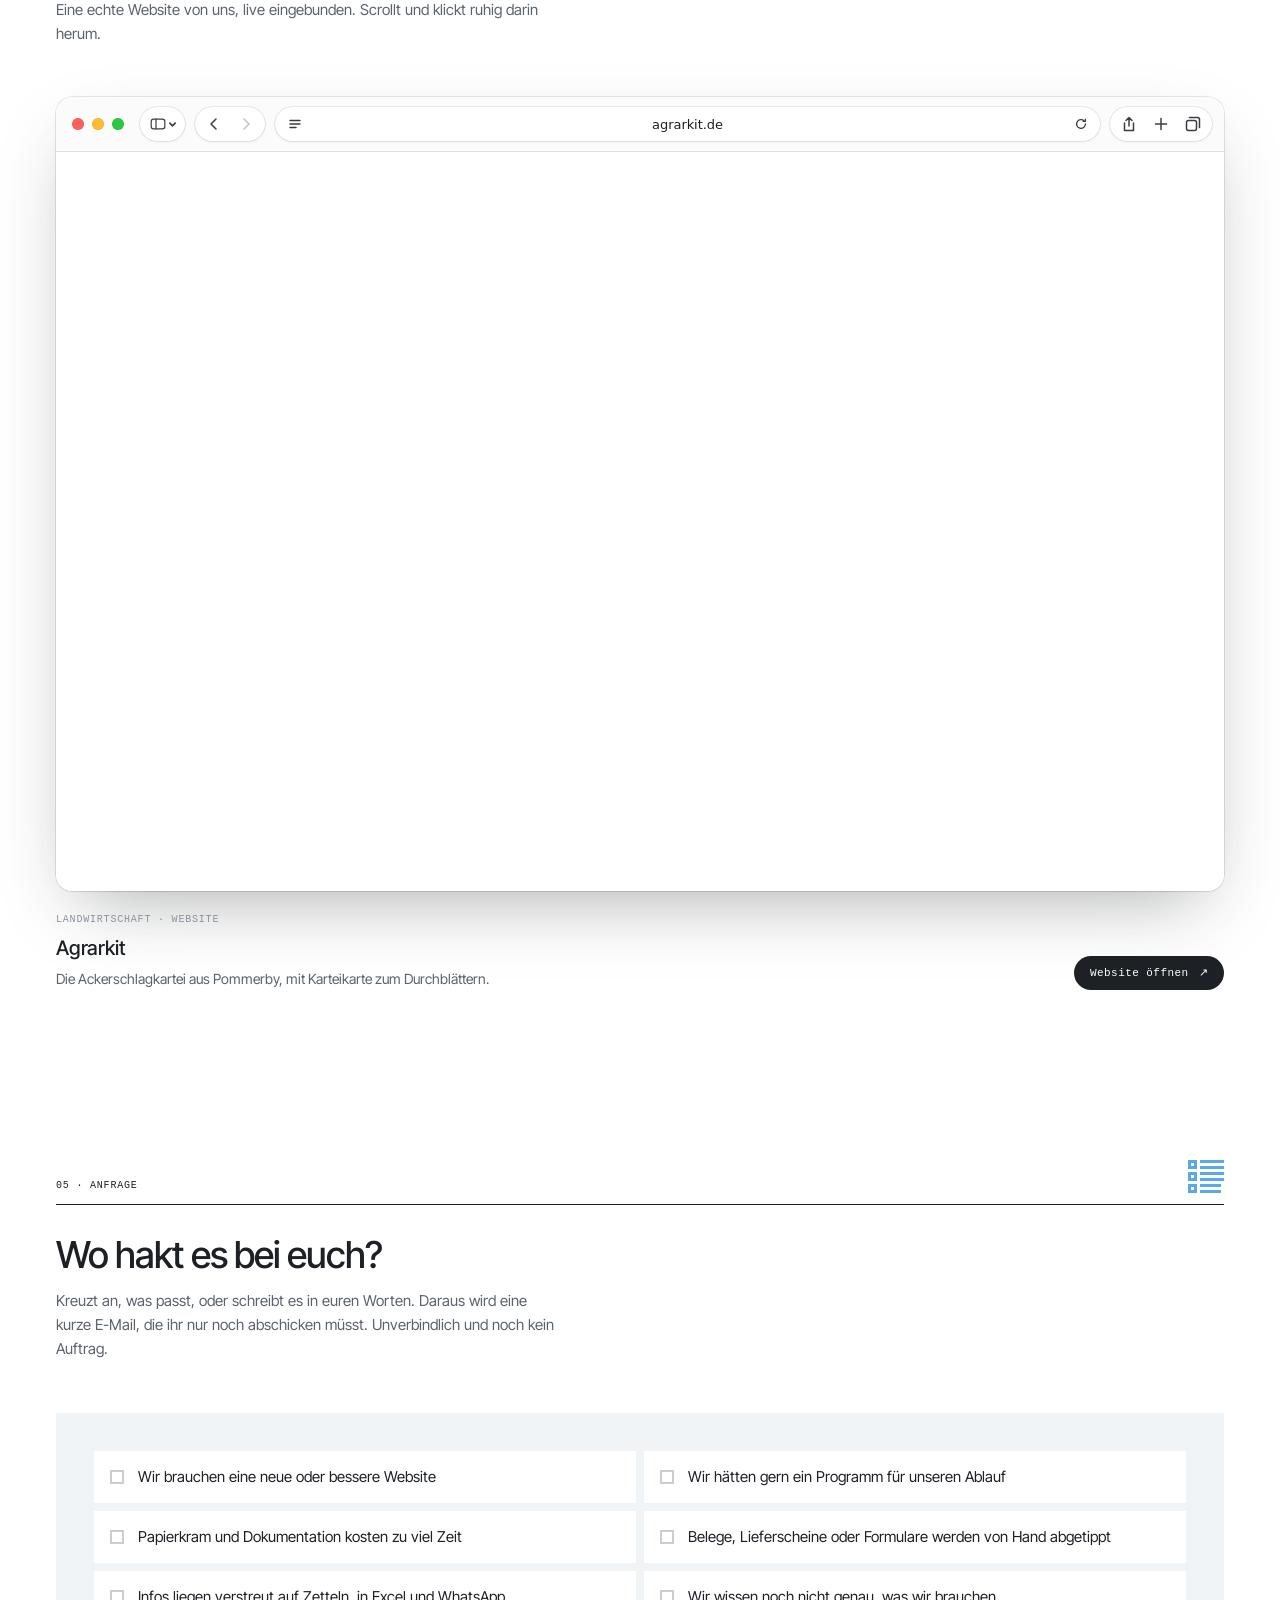
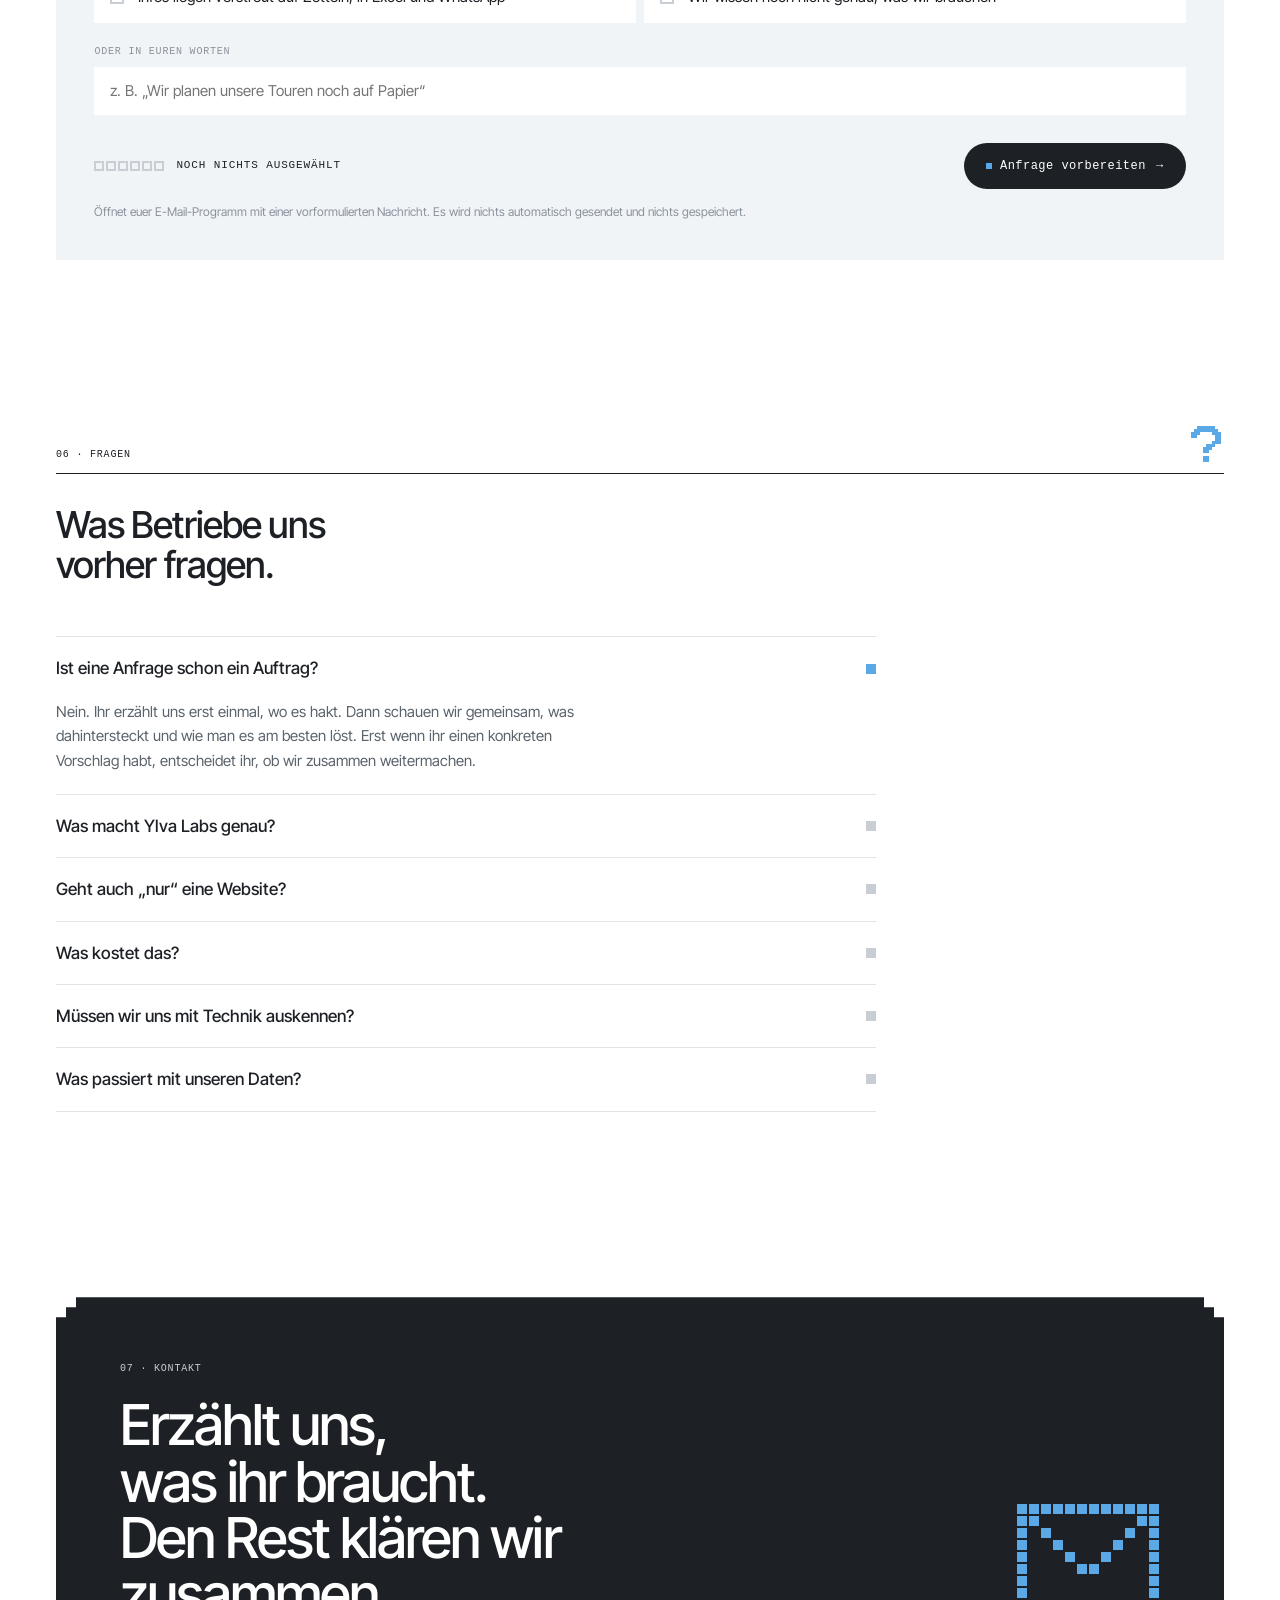
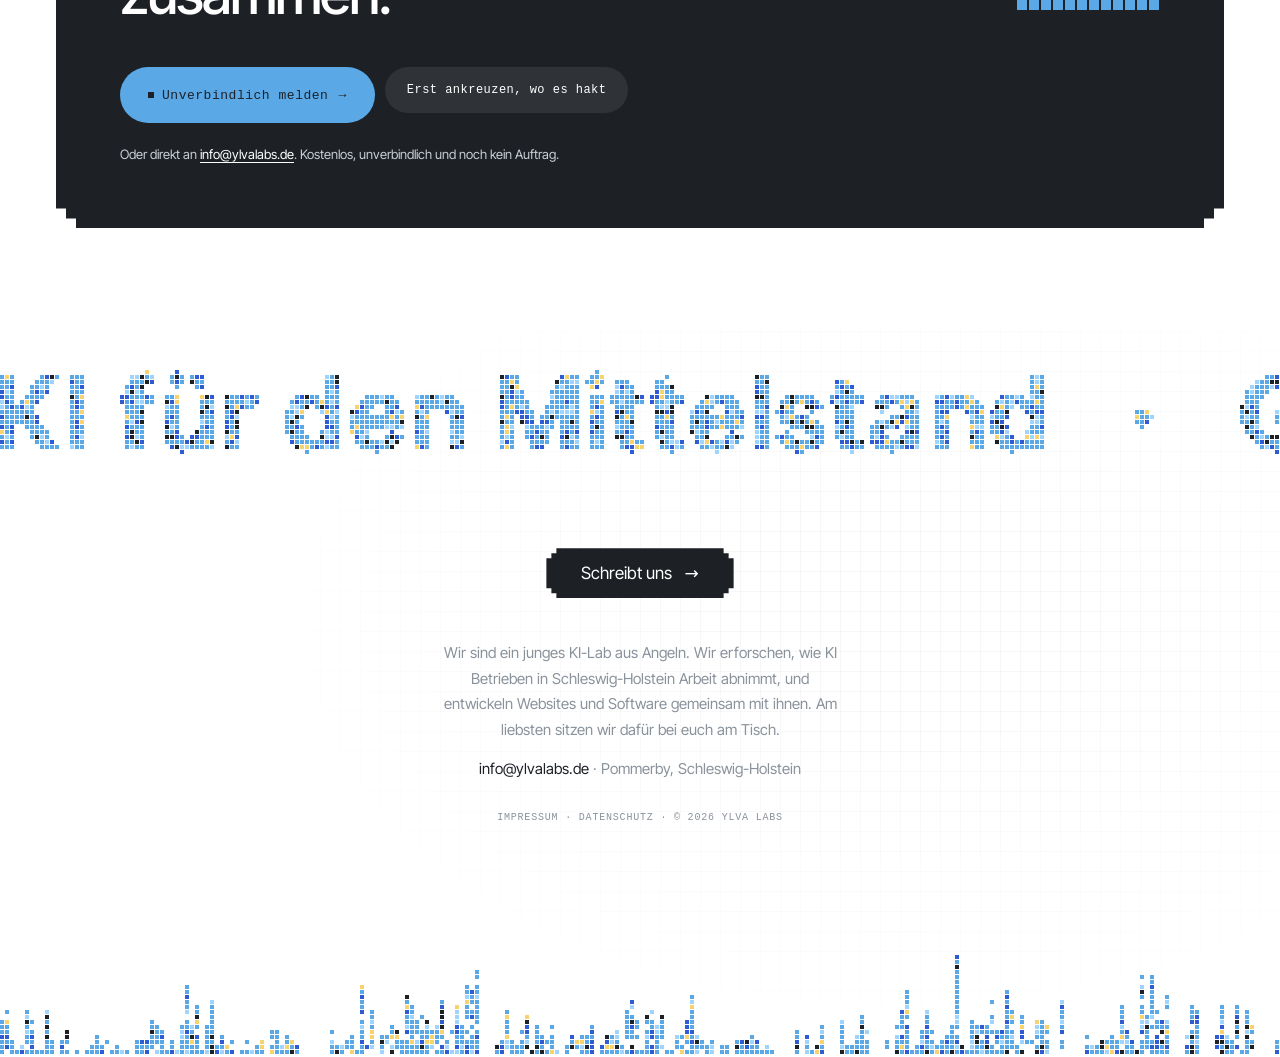
==== commit f616ce6b: "Let the footer pixel stacks move: a breeze, and the odd hop - The coloured pixel stacks at the botto" ====
--- a/index.html
+++ b/index.html
@@ -274,6 +274,6 @@
   <a class="btn btn-go" href="#anfrage" tabindex="-1">Einfach melden<span class="btn-arrow" aria-hidden="true">→</span></a>
 </div>
 
-<script src="assets/main.js?v=17" defer></script>
+<script src="assets/main.js?v=18" defer></script>
 </body>
 </html>
